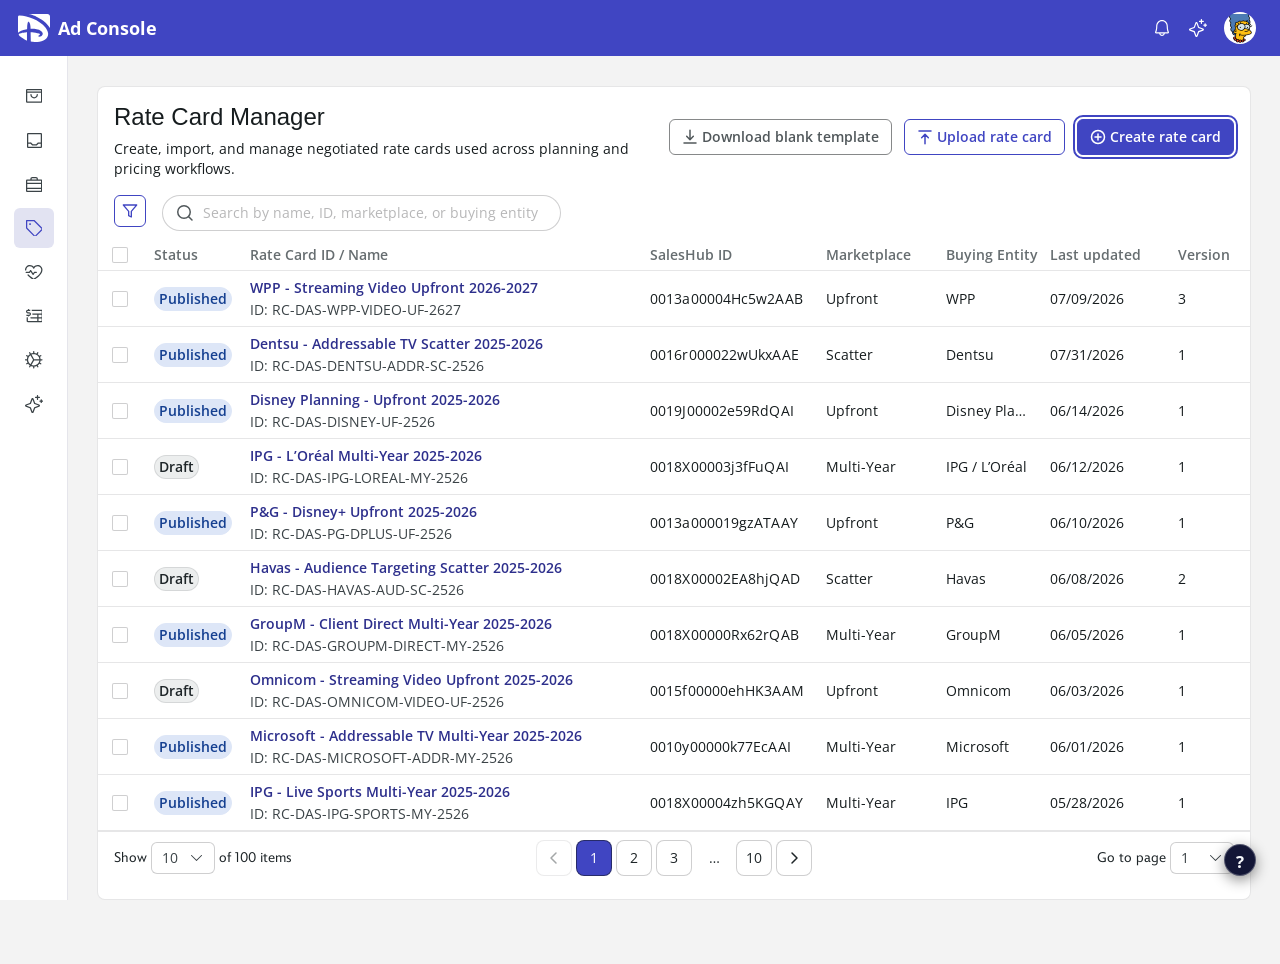
==== portfolio.html @ 37dc227b "Polish Rate Card portfolio case study Co-authored-by: Cursor <cursoragent@cursor.com>" ====
<!DOCTYPE html>
<html lang="en"><head>
    <meta charset="utf-8">
    <meta name="viewport" content="width=device-width, initial-scale=1">
    <!-- PORTFOLIO VARIANT of the Atlas presentation.
         Created 2026-09-18 as an exact duplicate of index.html so the deck can
         be restructured for portfolio use without touching the live version.
         index.html remains the original and must not change as a side effect of
         work done here.

         Route:    /portfolio.html?section=atlas&slide=1
         Original: /index.html?section=atlas&slide=1

         Every stylesheet, script, fixture, font and image is referenced from
         the same shared paths as the original, so only this HTML is a copy.
         Scope portfolio-only rules to [data-deck-variant="portfolio"] on <body>
         rather than editing the shared stylesheets. -->
    <title>Rate Card Manager, Portfolio version</title>
    <link rel="icon" href="./assets/disney-d.svg" type="image/svg+xml">
    <link rel="preconnect" href="https://fonts.googleapis.com">
    <link rel="preconnect" href="https://fonts.gstatic.com" crossorigin="">
    <!-- ADS body typography uses Open Sans. MultiplaneTWDC is referenced by
         display styles and resolves when the licensed enterprise font is available. -->
    <link href="https://fonts.googleapis.com/css2?family=Open+Sans:wght@400;500;600;700&amp;display=swap" rel="stylesheet">
    <!-- Cache-bust query bumps when behavior changes so a hard refresh isn't
         needed in the prototype context. Increment when you ship JS/CSS that
         changes interaction behavior (not for visual-only tweaks). -->
    <link rel="stylesheet" href="./styles.css?v=20260918-inspire-typography-1">
    <link rel="stylesheet" href="./v2.css?v=20260825-sales-data-1">
    <!-- Feedback: capture, annotate, submit to the Rate Card feedback doc.
         Self-contained; every selector is prefixed .rcf-. -->
    <link rel="stylesheet" href="./feedback.css?v=20260911-feedback-corner-3">
    <!-- Portfolio-only overrides. Loaded last so it wins over styles.css, and
         every rule inside is scoped to [data-deck-variant="portfolio"] so the
         original deck in index.html is unaffected. -->
    <link rel="stylesheet" href="./portfolio.css?v=20260929-pf-compare-7">
    <script src="./portfolio.js?v=20260929-pf-compare-1" defer></script>
    <script>
      (function loadDevelopmentViewportQa() {
        // Redline is a developer/QA inspection tool, not customer-facing
        // product UI, so it stays available on local dev hosts only.
        function isRedlineEnabledHost(hostname) {
          var developmentHosts = ["127.0.0.1", "localhost", "::1"];
          return developmentHosts.indexOf(hostname) >= 0;
        }
        if (!isRedlineEnabledHost(location.hostname)) {
          document.addEventListener("DOMContentLoaded", function removeViewportQaEntry() {
            document.querySelectorAll('[data-action="toggle-redline"]').forEach(function (item) {
              item.remove();
            });
          });
          return;
        }
        var stylesheet = document.createElement("link");
        stylesheet.rel = "stylesheet";
        stylesheet.href = "./redline.css?v=20260812-redline-toolbar-product-pages";
        document.head.appendChild(stylesheet);
        var script = document.createElement("script");
        script.src = "./redline.js?v=20260917-portfolio-1";
        script.async = false;
        document.head.appendChild(script);
      })();
    </script><link rel="stylesheet" href="./redline.css?v=20260812-redline-toolbar-product-pages"><script src="./redline.js?v=20260917-portfolio-1"></script>
    <script src="./fixtures/condition-catalog.js?v=20260827-business-dictionary-1" defer=""></script>
    <script src="./conditions.js?v=20260828-shared-condition-control-1" defer=""></script>
    <script src="./fixtures/demo-rate-card-catalog.js?v=20260825-sales-data-1" defer=""></script>
    <script src="./fixtures/demo-cross-platform-rate-card.js?v=20260825-sales-data-1" defer=""></script>
    <script src="./app.js?v=20260917-portfolio-1" defer=""></script>
    <script src="./v2.js?v=20260825-sales-data-1" defer=""></script>
    <!-- Feedback submission. Load order matters: config defines the
         destination, transport reads it, and feedback.js (the interface)
         reads both. All three are plain scripts with defer, so they run in
         order before DOMContentLoaded. -->
    <script src="./feedback-config.js?v=20260917-portfolio-1" defer=""></script>
    <script src="./feedback-transport.js?v=20260917-portfolio-1" defer=""></script>
    <script src="./feedback.js?v=20260917-portfolio-1" defer=""></script>
  </head>
  <!-- Body class is the theme switch:
       - theme-ads (default)   Ad Design System overrides activate via .theme-ads
       - theme-wireframe       Grayscale UX-review wireframe overrides
                               (2026-06-29 brief; replaces the legacy
                               "EDL Light" option). JS keeps .theme-edl
                               in sync as a no-op safety net for any
                               historical CSS that referenced it.
       JS reads localStorage.theme on boot and corrects the class if the
       user previously picked Wireframe. Initial class is theme-ads so the
       first paint matches the default with no flash.

       data-version="2.1" is the initial nav version (2026-07-30
       "always-latest-by-default" policy; bumped from 2.0 when 2.1 was
       forked on 2026-08-12). It matches VERSION_LATEST in app.js so
       the first paint of the bare / main URL is already on the newest
       layout, before JS boots. If a shared link supplies an older
       ?version= token, JS (resolveVersion + applyVersion) reruns after
       DOMContentLoaded and re-skins the page to that version, so
       setting a specific older value inline is not required for opt-in
       URLs to work. localStorage is no longer consulted for the app
       version - the old rcm.appVersion entry is purged once at boot so
       returning stakeholders always start on VERSION_LATEST. -->
  <body class="theme-ads" data-version="2.1" data-deck-variant="portfolio" data-route="atlas">
    <!-- Presentation routes own the whole screen, but the route is normally
         set on DOMContentLoaded, which is after the browser has already
         painted the product chrome once. On a direct link to a slide that
         showed as a flash of the indigo global nav before the deck appeared.
         Stamping the route here, before the rest of the body is parsed,
         means the presentation canvas is the first thing painted. app.js
         sets the same route again on load; this only moves it earlier. -->
    <script>
      (function () {
        try {
          var section = new URLSearchParams(location.search).get("section");
          if (section === "atlas" || /\/atlas\/?$/.test(location.pathname)) {
            document.body.setAttribute("data-route", "atlas");
          }
        } catch (e) {}
      })();
    </script>

    <!-- Dev-only Reference Overlay. Off by default. Enable via:
           • URL ?ref=1
           • Press the "O" key (alone, not in an input) to toggle
           • Press "[" / "]" to nudge opacity down/up
         Renders the Figma export at 1440×1024 anchored to top-left and pinned
         to the same coordinate system as the live page. NEVER shown to end users. -->
    <div id="ref-overlay" hidden="">
      <div class="ref-overlay__toolbar" aria-hidden="true">
        <strong>REF OVERLAY</strong>
        <label>Opacity <input id="ref-opacity" type="range" min="0" max="100" value="50"><span id="ref-opacity-val">50%</span></label>
        <label><input id="ref-flip" type="checkbox"> Flip-on-hover</label>
        <button type="button" id="ref-hide">Hide (O)</button>
        <span class="ref-overlay__hint">[ / ] adjust opacity</span>
      </div>
      <!-- Try SVG first (smaller, vector-perfect); fall back to PNG if SVG missing.
           Image element is intrinsically 1440×1024 to match Figma frame. -->
      <object id="ref-svg" class="ref-overlay__image" type="image/svg+xml" data="./assets/reference-rate-card.svg">
        <img class="ref-overlay__image" src="./assets/reference-rate-card.png" alt="" width="1440" height="1024">
      </object>
    </div>
    <!-- ============================== GLOBAL NAV ==============================
         1:1 rebuild from Figma node 184:4469 (Atlas Navigation Bar).
         Heights/paddings/colors/icons all come straight from Dev Mode metadata. -->
    <nav class="gnav" aria-label="Primary">
      <div class="gnav__left">
        <div class="gnav__module">
          <!-- Brand lockup: Figma node 3606:53124 (2026-07-04 Fidel brief).
               Disney "D" (32x28 vector, node 3606:51561) + 8px gap +
               "Disney Advertising" wordmark (18/24 Bold, white). The
               parent product-org branding lives here in the top bar;
               the custom Atlas / Marge app icon has been moved down
               into the left navigation rail (.vnav__brand) so it
               continues to represent the Atlas app identity in the
               product/app icon area, per Fidel's brief. -->
          <!-- Click behavior added 2026-07-06: the lockup navigates back
               to the Atlas intro deck (Rate Card presentation) and always
               resets to slide 1, regardless of the last viewed slide. The
               href fallback carries the same intent so the link still
               resolves correctly if JS is disabled or slow to load; the
               click handler in app.js hijacks it for smooth SPA nav via
               navigateTo('atlas') + a custom 'atlas:reset' event that
               the deck listens for. Visual styling is unchanged. -->
          <a class="gnav__logomark" href="?section=atlas&amp;slide=1" data-action="go-atlas-intro" aria-label="Back to Rate Card presentation">
            <svg class="gnav__brand-icon gnav__brand-icon--legacy" xmlns="http://www.w3.org/2000/svg" width="32" height="28" viewBox="0 0 32 28" fill="none" aria-hidden="true">
              <path d="M8.97945 21.0995C8.98713 19.6954 9.01527 18.3096 9.01527 18.3096C9.01527 18.3096 7.65134 18.4084 6.71475 18.5124C5.52227 18.6424 3.27805 19.0376 1.98321 19.5056C1.5968 19.646 0.806078 19.9814 0.736985 20.3871C0.665334 20.8083 0.921231 21.1359 1.20784 21.4765C1.37417 21.6741 2.3082 22.5867 2.56921 22.8103C3.66701 23.7411 5.89588 25.179 7.53619 25.8784C8.09916 26.115 9.03319 26.4556 9.03319 26.4556C9.03319 26.4556 8.96921 23.7567 8.97945 21.0995ZM27.4425 13.5385C24.5176 9.71382 19.502 6.57035 15.0903 4.72691C10.5865 2.84706 6.13387 1.76284 1.3537 1.58344C1.34602 1.58344 1.33579 1.58344 1.32811 1.58344C0.601359 1.55483 0 2.14765 0 2.88346V19.0974C0.5988 18.0496 2.0958 17.2566 3.1501 16.7886C3.992 16.4116 6.60728 15.5431 7.69484 15.3819C8.2092 15.3065 9.00504 15.1609 9.05366 15.1297C9.07413 15.1141 9.08693 15.1011 9.10228 15.0829C9.12787 15.0465 9.11763 14.6071 9.16114 13.4423C9.24558 11.2062 9.37353 10.499 9.52195 9.66701C9.57825 9.34981 9.86229 8.11738 10.1028 7.79757C10.2615 7.58177 10.5404 7.59737 10.7682 7.74037C12.0144 8.52819 12.3931 11.2582 12.4852 12.6467C12.5415 13.4943 12.5697 14.7657 12.5697 14.7657C12.5697 14.7657 14.0002 14.7241 14.8779 14.7475C15.7326 14.7683 16.6743 14.9061 17.5623 15.0491C18.6984 15.2337 20.912 15.7251 22.1812 16.3778C23.2278 16.916 24.2054 17.8234 24.5227 18.7828C24.817 19.6642 24.7735 20.2726 24.3256 21.0657C23.5835 22.3787 21.5338 23.3459 20.1954 22.2929C20.0649 22.1863 20.0726 21.9991 20.1647 21.8717C20.2006 21.8249 20.7072 21.5519 21.0066 21.3933C21.1576 21.3101 21.2804 21.2217 21.3982 21.1125C21.6464 20.8889 21.869 20.6445 21.846 20.3585C21.8127 19.9866 21.4238 19.7552 21.0553 19.6096C19.3228 18.9102 15.8605 18.3304 14.187 18.229C13.5319 18.19 12.6004 18.1562 12.6004 18.1562L12.7974 27.5398C12.7974 27.5398 13.5677 27.6906 14.1742 27.7894C14.5222 27.844 15.9962 27.9766 16.3902 27.987C19.374 28.0676 22.7058 27.7972 25.4439 26.4816C26.6466 25.907 27.7495 25.192 28.5838 24.2221C29.6841 22.9403 30.2599 21.1853 30.1089 19.3522C29.9375 17.3606 28.5505 14.9841 27.4425 13.5385ZM29.4206 0H11.1418C11.5359 0.109202 11.9299 0.226205 12.324 0.348408C14.3021 0.956821 16.8944 1.97604 18.7906 2.90426C20.1519 3.57248 22.2964 4.79711 23.5016 5.59792C23.8829 5.85273 26.1041 7.51157 26.4496 7.80277C27.1712 8.40079 28.1129 9.26141 28.7936 9.95042C29.8556 11.0216 31.1274 12.5505 32 13.9493V2.62086C32 1.17263 30.8459 0 29.4206 0Z" fill="currentColor"></path>
            </svg>
            <img class="gnav__brand-icon gnav__brand-icon--v2" src="./assets/figma-navigation/disney-mark.svg" width="32" height="28" alt="" aria-hidden="true">
            <span class="gnav__brand-name gnav__brand-name--legacy">Disney Advertising</span>
            <span class="gnav__brand-name gnav__brand-name--v2">Ad Console</span>
            <!-- Legacy Disney+Ad-Platforms wordmark kept hidden in DOM
                 only as a sentinel for any QA scripts that still query
                 .gnav__wordmark-svg by selector. Visually collapsed. -->
            <svg class="gnav__wordmark-svg" hidden="" aria-hidden="true" width="0" height="0" viewBox="0 0 145 26" fill="none">
              <path d="M36.5945 10.0875C35.3864 9.42656 33.3993 9.42505 32.1691 9.58234C30.8992 9.74418 29.1987 10.1525 28.4726 11.2264C28.1963 11.6363 28.0332 12.267 28.161 12.7797C28.2331 13.064 28.4756 13.3227 28.7225 13.4361C28.9694 13.5495 29.2781 13.6085 29.5617 13.6509C29.838 13.6932 30.9889 13.79 31.7193 13.8551C32.416 13.9141 33.7682 14.0668 34.5001 14.3814C34.5001 14.3814 35.1938 14.6295 35.1894 15.0378C35.188 15.239 35.041 15.3993 34.8925 15.5082C33.8064 16.3007 32.3131 16.5261 30.9844 16.5034C30.5347 16.4973 30.1629 16.4248 29.7058 16.2221C29.5117 16.1344 29.256 15.9256 29.2928 15.7018C29.3662 15.2677 29.8336 15.1558 30.2202 15.1936C30.4362 15.2133 30.717 15.3085 30.9286 15.3932C31.7796 15.7396 32.1691 16.03 32.9187 15.9135C33.1979 15.8697 34.168 15.6534 34.2973 15.2435C34.3296 15.1437 34.2826 15.0348 34.212 14.9607C34.1106 14.8533 33.5271 14.6189 33.3684 14.5599C32.7981 14.3512 31.7149 14.1606 31.1138 14.1364C30.3245 14.1076 29.2795 14.2589 28.7901 14.9471C28.4829 15.3796 28.4756 15.9695 28.7269 16.4248C29.0693 17.0449 29.7484 17.5273 30.3054 17.8056C31.2461 18.273 32.3748 18.4968 33.4198 18.3789C34.018 18.3078 34.5383 18.1838 35.0674 17.9191C35.576 17.6665 36.1345 17.1916 36.3888 16.6244C36.7283 15.8621 36.7048 14.8548 36.3285 14.1364C36.0816 13.663 35.8097 13.3968 35.3482 13.1866C34.8499 12.9567 34.1973 12.8342 33.5345 12.7419C33.4948 12.7358 33.486 12.7343 33.4448 12.7283L30.3804 12.3562C30.3392 12.3517 30.3319 12.3502 30.2922 12.3411C30.1599 12.3123 29.5397 12.2443 29.7557 12.0008C29.816 11.9312 30.0041 11.8783 30.1129 11.8465C31.4989 11.4563 33.2596 11.5017 34.7147 11.417C35.0395 11.3958 35.7803 11.3504 36.1374 11.234C36.4784 11.1251 36.7591 10.877 36.8385 10.4913C36.8767 10.2856 36.7812 10.1904 36.5945 10.0875Z" fill="white"></path>
              <path d="M26.002 8.27103C26.1666 8.28162 26.34 8.32851 26.509 8.34212C27.0528 8.39203 27.7995 8.21205 28.2786 8.01996C29.3692 7.57984 30.2114 6.94914 31.0653 6.05073C31.5635 5.52893 32.0001 4.67136 31.8399 3.89092C31.759 3.50222 31.5871 3.23451 31.2725 2.95471C31.1153 2.81556 30.7317 2.60835 30.4642 2.55995C30.3863 2.54483 30.2893 2.53575 30.2525 2.51155C30.2114 2.48433 30.1776 2.42837 30.1379 2.37543C29.9468 2.12587 29.5676 1.8869 29.2957 1.79011C28.4594 1.49215 27.3424 1.71751 26.5796 2.04723C25.7741 2.39812 25.0319 2.91538 24.4661 3.53549C23.9031 4.14956 23.4696 4.92848 23.5151 5.77395C23.5283 6.04468 23.6342 6.46515 23.7664 6.70714C23.8781 6.91132 24.0869 7.13214 24.1324 7.3454C24.1603 7.47245 24.1354 7.63882 24.1398 7.78856C24.1501 8.1334 24.2956 8.48732 24.5469 8.7157C24.7262 8.87905 24.8835 8.87148 25.0701 8.73082C25.123 8.69301 25.2024 8.59621 25.2465 8.52059C25.3273 8.38144 25.4052 8.18785 25.4787 8.10769C25.4875 8.0971 25.5405 8.12432 25.5816 8.1576C25.611 8.18331 25.9182 8.26347 26.002 8.27103ZM28.9415 3.99528C29.1796 3.85463 29.2942 3.80925 29.547 3.73212C29.8954 3.62624 30.0365 3.60658 30.3084 3.72758C30.5185 3.81984 30.6831 4.01646 30.7125 4.2766C30.8051 5.08275 29.9086 5.7679 29.2972 6.11879C28.6755 6.47422 28.0067 6.68597 27.2924 6.73588C27.0132 6.75554 26.2783 6.7631 26.2562 6.68143C26.2503 6.66177 26.2988 6.58917 26.3606 6.50901C26.4591 6.37894 26.5855 6.19139 26.7089 6.02199C27.2483 5.30962 28.2419 4.41424 28.9415 3.99528ZM25.2171 5.40339C25.0187 5.68017 24.7821 6.04619 24.7821 6.04619C24.7821 6.04619 24.7321 5.93729 24.6997 5.85562C24.4749 5.28088 24.9717 4.63506 25.4229 4.23577C25.6962 3.99377 26.2445 3.61868 26.6178 3.54457C26.7751 3.51129 27.0528 3.48256 27.0528 3.48256C27.0528 3.48256 26.875 3.63229 26.7251 3.76388C26.2327 4.19796 25.5787 4.89823 25.2171 5.40339Z" fill="white"></path>
              <path d="M27.5599 14.5841C27.5232 13.7794 27.4306 11.724 27.2116 10.7953C27.1175 10.3961 26.9602 10.0315 26.5781 9.8803C26.534 9.86366 26.4826 9.84854 26.4502 9.84249C26.2107 9.79409 26.074 10.1344 26.0093 10.3023C25.8197 10.8014 25.6845 11.9932 25.6463 12.3653C25.5346 13.4921 25.442 16.1601 25.633 17.5213C25.7124 18.0915 25.8947 18.4605 26.4546 18.58C26.6825 18.6284 27.0955 18.6193 27.2762 18.4999C27.435 18.3985 27.5452 18.2004 27.5834 18.0295C27.6863 17.5561 27.6466 16.883 27.626 16.3779C27.6011 15.7835 27.5864 15.1876 27.5599 14.5841Z" fill="white"></path>
              <path d="M24.591 12.0053C24.5836 11.9962 24.5293 11.7573 24.4925 11.5939C24.4558 11.4291 24.2324 10.8604 24.1809 10.7651C24.0295 10.4868 23.9384 10.2524 23.8208 10.0119C23.3329 9.01063 22.329 7.74923 21.5221 6.92494C21.1047 6.49993 20.5286 5.96754 20.0891 5.59548C19.8775 5.41398 18.5194 4.38701 18.2857 4.22972C17.5494 3.73363 16.2383 2.97437 15.4064 2.56146C14.2468 1.98673 12.6624 1.35452 11.4528 0.979423C9.33926 0.318474 7.27424 -0.0732552 5.09312 0.011443C4.12895 0.0492547 2.83997 0.251926 1.81996 0.540807C1.09977 0.741965 0.610341 1.06412 0.266417 1.68423C0.0959245 1.99429 -0.0613401 2.33006 0.0239062 2.67187C0.0973943 2.96227 0.501579 3.0636 0.824927 3.11805C1.13652 3.16796 1.84494 3.2088 2.03307 2.97286C2.11391 2.87001 2.10509 2.77321 2.03748 2.6507C1.96693 2.52214 1.78909 2.42837 1.61713 2.39509C1.42606 2.35879 1.05568 2.33459 0.967494 2.29527C0.918991 2.2741 0.86755 2.24536 0.86755 2.24536C0.86755 2.24536 0.888126 2.22116 0.908703 2.20452C0.946917 2.17276 1.0836 2.11377 1.17032 2.0926C1.28055 2.06689 1.3996 2.02605 1.51865 1.99126C2.34907 1.75532 3.99226 1.71599 4.74478 1.74473C7.66814 1.85665 10.3887 2.52668 13.143 3.69128C15.84 4.83319 18.9059 6.77974 20.6946 9.14675C21.3707 10.0421 22.2188 11.5138 22.3217 12.754C22.4143 13.8883 22.063 14.9743 21.3898 15.7699C20.8798 16.3703 20.2052 16.8119 19.4703 17.1689C17.7963 17.9826 15.7592 18.1505 13.9352 18.1006C13.6956 18.0945 12.7932 18.0113 12.5816 17.9781C12.2112 17.916 11.7394 17.8238 11.7394 17.8238L11.6189 12.0144C11.6189 12.0144 12.1877 12.0341 12.5874 12.0583C13.6104 12.1203 15.7254 12.4802 16.7851 12.9128C17.0114 13.0051 17.2481 13.1457 17.2686 13.3771C17.2833 13.5541 17.1466 13.7053 16.9953 13.8445C16.9247 13.911 16.8483 13.967 16.7557 14.0184C16.5734 14.1182 16.2633 14.2861 16.2413 14.3149C16.1839 14.3935 16.1795 14.51 16.2589 14.575C16.4632 14.7368 17.1246 14.8276 17.301 14.817C17.8918 14.7837 18.4753 14.3708 18.784 13.8142C19.0588 13.3227 19.0853 12.9461 18.9045 12.4001C18.7105 11.8057 18.1123 11.243 17.4729 10.9103C16.6969 10.5065 15.3432 10.2009 14.6495 10.0875C14.1072 9.99827 13.531 9.91357 13.0093 9.90147C12.4713 9.88635 11.5968 9.91206 11.5968 9.91206C11.5968 9.91206 11.5792 9.12407 11.5454 8.59924C11.4881 7.73864 11.2573 6.0477 10.496 5.56069C10.3563 5.47297 10.1858 5.46238 10.0888 5.59548C9.94186 5.79361 9.79636 6.55136 9.76402 6.74647C9.70229 7.10946 9.50681 8.82762 9.51269 9.08928C9.51857 9.35547 9.49212 10.083 9.47742 10.1041C9.4686 10.1147 9.45978 10.1238 9.44802 10.1329C9.41863 10.1525 8.93214 10.2418 8.61761 10.2887C7.95327 10.3885 6.35417 10.9254 5.83976 11.1598C5.14456 11.4744 4.1216 12.028 3.83647 12.7631C3.6307 13.2894 3.7086 13.7326 3.98051 14.2286C4.33031 14.8654 4.78888 15.3615 5.30035 15.8606C5.4826 16.0376 6.30861 16.7484 6.49968 16.8951C7.19341 17.423 7.98561 17.9342 8.81896 18.3577C9.09087 18.4968 9.41569 18.6556 9.41569 18.6556C9.41569 18.6556 9.48036 19.3272 9.54209 19.7144C9.61851 20.1984 9.77431 20.6173 10.2094 20.8049C10.4739 20.9213 10.7796 20.9032 11.0662 20.8487C11.3043 20.8018 11.4675 20.6929 11.5674 20.4812C11.6056 20.4025 11.6732 20.159 11.6835 20.0653C11.7056 19.8626 11.7041 19.5737 11.7041 19.5737C11.7041 19.5737 12.4052 19.7401 12.877 19.8278C14.2468 20.0879 15.7327 20.1121 17.0246 19.9518C18.9295 19.7129 21.1503 18.9854 22.5862 17.7088C22.9728 17.3655 23.6209 16.5639 23.8958 16.0572C24.056 15.7623 24.2059 15.4658 24.3588 15.1044C24.3896 15.0318 24.5792 14.4374 24.6145 14.1787C24.6336 14.0668 24.7453 13.2183 24.6983 12.7691C24.7042 12.5816 24.6013 12.093 24.591 12.0053ZM8.51178 16.7938C7.50794 16.3612 6.14547 15.4704 5.47379 14.8941C5.31358 14.7565 4.74184 14.1908 4.64043 14.0683C4.46553 13.8581 4.30826 13.6539 4.35236 13.3938C4.39498 13.1427 4.87706 12.9355 5.11369 12.8478C5.9059 12.5574 7.27718 12.3139 8.00619 12.2322C8.57939 12.1672 9.41275 12.1067 9.41275 12.1067C9.41275 12.1067 9.39364 12.9657 9.3907 13.8354C9.38335 15.481 9.42598 17.1522 9.42598 17.1522C9.42598 17.1522 8.85571 16.9405 8.51178 16.7938Z" fill="white"></path>
              <path d="M51.2113 16.7696C51.3289 16.3083 50.9203 15.8016 50.5514 15.7063C50.206 15.6322 47.5604 16.1434 47.2444 16.2312C46.9034 16.3249 47.0563 15.9967 47.0563 15.9967L47.4649 14.5735C47.4649 14.5735 49.9914 14.4737 50.3589 14.4101C50.6984 14.3466 50.7189 14.1001 50.7189 14.1001C50.7189 14.1001 50.763 13.6932 50.7498 13.3121C50.7131 12.9052 50.3956 12.943 50.3956 12.943C49.4182 12.8387 48.0763 12.9567 48.0763 12.9567L48.4144 11.8647C48.4144 11.8647 51.1011 11.73 52.1226 11.4881C52.6473 11.361 52.3386 10.8301 52.3386 10.8301C51.7022 9.51882 50.9673 9.59293 50.9673 9.59293C48.8538 9.52033 45.7835 10.0966 45.4484 10.2675C45.1353 10.4142 45.1691 10.6562 45.5777 11.1871C46.0157 11.7452 46.7535 11.6937 46.7535 11.6937L46.1068 13.0716C45.5777 13.1094 45.3969 13.2788 45.3969 13.2788C45.0927 13.6131 45.5131 14.6022 45.5131 14.6022C45.5131 14.6022 44.5959 16.7197 45.2603 17.8389C45.9746 19.0126 46.8197 18.9566 46.8197 18.9566C48.4291 19.0761 51.0702 17.3428 51.2113 16.7696Z" fill="white"></path>
              <path d="M42.0782 8.35573C42.0782 8.35573 41.7034 8.17575 41.6094 8.55991C41.5138 8.93954 41.6549 9.34489 41.6549 9.34489C42.5868 12.5967 42.7984 14.519 42.7984 14.519C42.7984 14.519 42.841 15.0847 42.7352 15.115C42.6602 15.1739 42.5779 15.0923 42.5779 15.0923C42.4706 15.0968 41.4492 13.3333 41.4492 13.3333L41.2507 12.9884C40.1264 11.122 39.4459 10.4868 39.4459 10.4868C39.2871 10.334 38.8771 9.91055 38.3685 10.4928C37.8585 11.0782 37.4588 12.9597 37.2985 14.7293C37.1619 16.4943 37.2662 17.4986 37.5161 17.9221C37.7909 18.3516 38.323 18.4968 38.761 18.1293C39.2239 17.7633 39.1372 15.4341 39.2092 14.2407C39.2798 13.0414 39.3944 13.2561 39.3944 13.2561C39.4958 13.2274 40.0264 14.3254 40.0264 14.3254C40.0264 14.3254 41.4242 17.2687 42.3016 17.7043C43.1908 18.1384 43.9051 17.4396 44.177 16.7832C44.4519 16.1238 44.9193 13.9398 44.2241 11.5198C43.5215 9.10289 42.0782 8.35573 42.0782 8.35573Z" fill="white"></path>
              <path d="M59.4508 10.4051C57.7018 9.15583 54.8813 13.1155 53.6408 15.0787C53.4556 14.0789 54.1126 12.8115 54.1126 12.8115C54.1126 12.8115 55.1665 10.9345 55.3149 10.5533C55.4589 10.1692 55.5427 9.38119 55.3619 9.30254C55.1973 9.2254 54.9136 9.47647 54.9136 9.47647C52.5473 11.662 52.2166 14.085 52.2166 14.085C51.9932 15.3902 52.2549 16.3068 52.6385 16.9481C51.323 19.8308 50.6793 22.3461 50.8512 23.8328C51.01 24.9641 51.7992 25.7839 52.2769 25.9563C52.7604 26.1635 52.8457 25.5661 52.8457 25.5661C53.2366 22.4897 53.9216 20.4343 54.7343 18.4031C57.2006 18.9869 59.0554 16.5155 59.7124 15.3358C60.099 14.6264 60.3062 13.6811 60.3062 12.7903C60.3091 11.7769 60.0387 10.8362 59.4508 10.4051ZM57.8444 15.307C57.5607 15.5838 56.6245 16.1253 55.6529 16.2387C56.5789 14.392 57.7297 13.0323 58.3661 12.3063C59.1083 11.4472 59.2054 12.2277 59.2054 12.2277C59.3773 13.7447 58.3044 14.8866 57.8444 15.307Z" fill="white"></path>
              <path d="M66.8143 7.57984H69.2776L73.343 18.4666H71.0458L70.305 16.3975H65.7708L65.0153 18.4666H62.7034L66.8143 7.57984ZM69.7465 14.6249L68.0533 9.91206L66.3308 14.6249H69.7465Z" fill="white"></path>
              <path d="M73.3018 14.4706C73.3018 12.0295 74.8583 10.3023 77.0203 10.3023C78.0786 10.3023 78.9854 10.7227 79.635 11.4533V6.95821H81.7515V18.4666H79.757L79.7423 17.4094C79.1074 18.2019 78.155 18.6541 77.0218 18.6541C74.8583 18.6541 73.3018 16.9269 73.3018 14.4706ZM77.5333 16.7409C78.7723 16.7409 79.6644 15.8228 79.6644 14.4706C79.6644 13.1336 78.7885 12.2156 77.5333 12.2156C76.2781 12.2156 75.4021 13.1336 75.4021 14.4706C75.4021 15.8228 76.2781 16.7409 77.5333 16.7409Z" fill="white"></path>
              <path d="M82.6334 10.4883H84.9159L86.2313 14.1742L86.881 16.0088L87.5159 14.1742L88.8314 10.4883H91.083L87.9701 18.4666H85.7463L82.6334 10.4883Z" fill="white"></path>
              <path d="M104.468 12.4636C103.138 12.4636 102.58 13.4588 102.58 14.8427V18.4666H100.463V10.4883H102.458L102.472 11.5455C102.987 10.8921 103.771 10.4883 104.844 10.4883C105.191 10.4883 105.587 10.4883 105.917 10.4883V12.4636H104.468Z" fill="white"></path>
              <path d="M107.123 8.59168H109.239V10.4898H111.264V12.4651H109.239V15.3932C109.239 16.1238 109.542 16.5125 110.177 16.5125C110.719 16.5125 110.92 16.5125 111.673 16.5125V18.4878C110.618 18.4878 110.403 18.4878 109.828 18.4878C108.075 18.4878 107.123 17.4139 107.123 15.5642V8.59168Z" fill="white"></path>
              <path d="M113.92 6.77218C114.736 6.77218 115.296 7.31667 115.296 8.14096C115.296 8.96526 114.737 9.52487 113.92 9.52487C113.104 9.52487 112.561 8.96526 112.561 8.14096C112.561 7.31515 113.104 6.77218 113.92 6.77218ZM112.863 10.4883H114.98V18.4666H112.863V10.4883Z" fill="white"></path>
              <path d="M116.028 17.5334L116.829 15.9619C117.736 16.5367 118.566 16.8014 119.398 16.8014C120.153 16.8014 120.591 16.5684 120.591 16.148C120.591 15.7593 120.228 15.5097 119.17 15.2299C117.221 14.7474 116.375 13.97 116.375 12.6632C116.375 11.2642 117.418 10.3461 119.307 10.3461C120.455 10.3461 121.573 10.7031 122.496 11.3565L121.664 12.8644C121.106 12.4137 120.153 12.1021 119.382 12.1021C118.717 12.1021 118.369 12.3048 118.369 12.6935C118.369 13.0822 118.701 13.3 119.82 13.5798C121.769 14.0472 122.646 14.8866 122.646 16.1147C122.646 17.6393 121.362 18.6027 119.411 18.6027C118.188 18.6072 117.026 18.2337 116.028 17.5334Z" fill="white"></path>
              <path d="M136.6 21.1421L137.447 19.5253C138.248 20.0698 139.246 20.3496 140.153 20.3496C141.694 20.3496 142.601 19.4935 142.601 18.1096V17.3171C141.951 18.0794 141.03 18.515 139.941 18.515C137.764 18.515 136.239 16.8044 136.239 14.4086C136.239 12.0129 137.766 10.3023 139.941 10.3023C141.045 10.3023 141.981 10.753 142.631 11.5153L142.645 10.4883H144.625V18.2019C144.625 20.6597 142.932 22.2296 140.257 22.2296C138.941 22.2311 137.642 21.8424 136.6 21.1421ZM140.454 16.6622C141.693 16.6622 142.57 15.729 142.57 14.4389C142.57 13.117 141.694 12.1989 140.454 12.1989C139.215 12.1989 138.337 13.1003 138.337 14.4389C138.337 15.7608 139.215 16.6622 140.454 16.6622Z" fill="white"></path>
              <path d="M124.889 6.77218C125.705 6.77218 126.265 7.31667 126.265 8.14096C126.265 8.96526 125.706 9.52487 124.889 9.52487C124.073 9.52487 123.53 8.96526 123.53 8.14096C123.528 7.31515 124.072 6.77218 124.889 6.77218ZM123.831 10.4883H125.947V18.4666H123.831V10.4883Z" fill="white"></path>
              <path d="M129.469 10.4883L129.484 11.5304C130.179 10.7379 130.949 10.3643 132.007 10.3643C133.835 10.3643 135 11.6711 135 13.5677V18.4666H132.883V14.0804C132.883 12.9446 132.369 12.3229 131.372 12.3229C130.254 12.3229 129.589 13.0852 129.589 14.2831V18.4666H127.473V10.4883H129.469Z" fill="white"></path>
              <path d="M95.2219 10.2856C92.8335 10.2856 91.1565 12.028 91.1565 14.4843C91.1565 16.9571 92.8335 18.6677 95.4027 18.6677C96.8371 18.6677 98.0291 18.1717 98.8463 17.3942L97.6367 16.2145C97.04 16.6471 96.3404 16.8951 95.5246 16.8951C94.3459 16.8951 93.4846 16.2735 93.2274 15.3554H99.1667C99.6209 12.5407 97.913 10.2856 95.2219 10.2856ZM93.2127 13.8173C93.4097 12.7434 94.1945 12.0446 95.238 12.0446C96.3257 12.0446 97.0517 12.7752 97.2634 13.8173H93.2127Z" fill="white"></path>
            </svg>
          </a>
        </div>
      </div>
      <!-- Top-bar product tabs (v1.0 ONLY).
           Per Figma ATLAS Navigation (node 3606:53124) the header does
           NOT carry product tabs; navigation lives in the left side
           rail (.vnav). We keep the <ul> in DOM so the v1.0 fallback
           still works if a user toggles back to v1.0 via the profile
           menu, but its default is hidden by the paired
           `body[data-version="1.1"] .gnav__items` and the modern
           `body:is([data-version="1.2"], [data-version="2.0"],
           [data-version="2.1"])` rule
           in styles.css. All app-shell versions hide the
           product tabs in favour of the .vnav side rail.
           Rate Card sits at position 4 to mirror where a Rate Card
           section would appear inside the ATLAS shell.
           NOTE: v1.1 is the default and matches Figma; the ATLAS
           reference file is Q2C-Design (I616m31h1PZ5YlSYB2Hoe9). -->
      <ul class="gnav__items">
        <li class="gnav__item" data-route="dashboard">Dashboard</li>
        <li class="gnav__item" data-route="orders">Orders</li>
        <li class="gnav__item" data-route="inventory">Inventory</li>
        <li class="gnav__item" data-route="targeting">Targeting</li>
        <li class="gnav__item gnav__item--active" data-route="pricing" aria-current="page">Pricing</li>
        <li class="gnav__item" data-route="invoices">Invoices</li>
      </ul>
      <div class="gnav__right">
        <!-- Notification bell - exact SVG from Figma node 184:4483 (Phosphor
             Bell at 20x20, fill: white). Path data + viewBox match the
             Figma source verbatim. -->
        <button class="gnav__action gnav__action--bell" data-tooltip="Notifications" aria-label="Notifications">
          <svg class="gnav__utility-icon--legacy" xmlns="http://www.w3.org/2000/svg" width="20" height="20" viewBox="0 0 20 20" fill="none" aria-hidden="true">
            <path d="M17.3272 13.7453C16.8936 12.9984 16.2491 10.8852 16.2491 8.125C16.2491 6.4674 15.5906 4.87769 14.4185 3.70558C13.2464 2.53348 11.6567 1.875 9.99909 1.875C8.34149 1.875 6.75178 2.53348 5.57968 3.70558C4.40757 4.87769 3.74909 6.4674 3.74909 8.125C3.74909 10.8859 3.10378 12.9984 2.67019 13.7453C2.55946 13.9352 2.50076 14.1509 2.50001 14.3707C2.49925 14.5905 2.55647 14.8066 2.66589 14.9973C2.77531 15.1879 2.93306 15.3463 3.12324 15.4565C3.31342 15.5667 3.52929 15.6248 3.74909 15.625H6.93738C7.08157 16.3306 7.46505 16.9647 8.02295 17.4201C8.58085 17.8756 9.27892 18.1243 9.99909 18.1243C10.7193 18.1243 11.4173 17.8756 11.9752 17.4201C12.5331 16.9647 12.9166 16.3306 13.0608 15.625H16.2491C16.4688 15.6247 16.6846 15.5665 16.8747 15.4562C17.0647 15.346 17.2224 15.1875 17.3317 14.9969C17.441 14.8063 17.4982 14.5903 17.4974 14.3705C17.4966 14.1508 17.4379 13.9351 17.3272 13.7453ZM9.99909 16.875C9.61145 16.8749 9.23338 16.7546 8.91691 16.5308C8.60043 16.3069 8.36112 15.9905 8.23191 15.625H11.7663C11.6371 15.9905 11.3978 16.3069 11.0813 16.5308C10.7648 16.7546 10.3867 16.8749 9.99909 16.875ZM3.74909 14.375C4.35066 13.3406 4.99909 10.9438 4.99909 8.125C4.99909 6.79892 5.52588 5.52715 6.46356 4.58947C7.40124 3.65178 8.67301 3.125 9.99909 3.125C11.3252 3.125 12.5969 3.65178 13.5346 4.58947C14.4723 5.52715 14.9991 6.79892 14.9991 8.125C14.9991 10.9414 15.646 13.3383 16.2491 14.375H3.74909Z" fill="currentColor"></path>
          </svg>
          <img class="gnav__utility-icon--v2 gnav__utility-icon--bell" src="./assets/figma-navigation/bell.svg" width="15" height="17" alt="" aria-hidden="true">
        </button>
        <!-- AI / Copilot entry (Phosphor Sparkle @ 20x20) - matches
             Figma ATLAS Navigation node 3606:51568/3606:51569 (Sparkle,
             fill: white). Replaces the earlier DotsThree "More" glyph,
             which is not part of the Figma ATLAS top bar. Path is the
             canonical Phosphor Sparkle at 256 viewBox scaled to 20. -->
        <button class="gnav__action gnav__action--apps" data-tooltip="AI assistant" aria-label="AI assistant">
          <svg class="gnav__utility-icon--legacy" xmlns="http://www.w3.org/2000/svg" width="20" height="20" viewBox="0 0 256 256" fill="none" aria-hidden="true">
            <path d="M197.58,129.06l-51.61-19-19-51.65a15.92,15.92,0,0,0-29.88,0L78.07,110l-51.65,19a15.92,15.92,0,0,0,0,29.88L78,178l19,51.62a15.92,15.92,0,0,0,29.88,0l19-51.61,51.65-19a15.92,15.92,0,0,0,0-29.88ZM140.39,163a15.87,15.87,0,0,0-9.43,9.43l-19,51.46L93,172.39A15.87,15.87,0,0,0,83.61,163h0L32.15,144l51.46-19A15.87,15.87,0,0,0,93,115.61l19-51.46,19,51.46a15.87,15.87,0,0,0,9.43,9.43l51.46,19ZM144,40a8,8,0,0,1,8-8h16V16a8,8,0,0,1,16,0V32h16a8,8,0,0,1,0,16H184V64a8,8,0,0,1-16,0V48H152A8,8,0,0,1,144,40ZM248,88a8,8,0,0,1-8,8h-8v8a8,8,0,1,1-16,0V96h-8a8,8,0,0,1,0-16h8V72a8,8,0,1,1,16,0v8h8A8,8,0,0,1,248,88Z" fill="currentColor"></path>
          </svg>
          <img class="gnav__utility-icon--v2 gnav__utility-icon--sparkle" src="./assets/figma-navigation/sparkle.svg" width="19" height="19" alt="" aria-hidden="true">
        </button>
        <!-- Account button + EDL-style profile menu (Figma node 65-1561 reserves
             the avatar slot). Wrapped in a [data-dropdown="profile"] container
             so it integrates with the existing closeAllPopovers / Escape
             handler used by the Import CSV dropdown. No separate event
             plumbing required. -->
        <div class="dropdown gnav__profile-wrap" data-dropdown="profile">
          <!-- Avatar is a button (preserves keyboard / aria-haspopup / aria-expanded
               behavior wired through data-action="toggle-profile"). The inner
               .gnav__avatar slot is now an image surface filled via background-image
               so we get circular cropping for free without an <img> tag. -->
          <button type="button" class="gnav__action gnav__action--avatar" data-tooltip="Open profile menu" aria-label="Open profile menu" aria-haspopup="menu" aria-expanded="false" aria-controls="profile-menu" data-action="toggle-profile">
            <span class="gnav__avatar" aria-hidden="true"></span>
          </button>

          <!--
            Profile menu, EDL style. Anchored to the avatar's right edge so
            the menu pops down-and-leftward into the page. Inner row hover
            opens the Theme submenu which appears to the LEFT of the main
            menu (mirrors the reference screenshot).
          -->
          <div class="profile-menu dropdown__menu" id="profile-menu" role="menu" aria-label="Profile options" hidden="">
            <div class="profile-menu__header">
              <div class="profile-menu__name">Simpson, Marge</div>
              <div class="profile-menu__email">marge.simpson@example.com</div>
            </div>

            <div class="profile-menu__divider" role="presentation"></div>

            <!--
              Presentation view row (2026-08-04).

              A single, page-aware entry point that opens the same
              overlay as the Cmd/Ctrl+P shortcut: the Rate Card List
              presentation on the list page, the Create New Rate Card
              presentation on the create page (v2.0). The click handler
              in app.js reads document.body[data-route] and delegates to
              window.RateCardPresentationView.open(), which resolves the
              mode automatically, so no submenu, view selector, or slide
              navigation is exposed here.

              The row is disabled on any route that is not eligible for
              a presentation (e.g. atlas) so the affordance never lies
              about what will happen next.
            -->
            <button type="button" class="profile-menu__item profile-menu__item--presentation" role="menuitem" data-action="open-presentation-view" aria-label="Open presentation view for the current page">
              <span class="profile-menu__item-label">
                <svg class="profile-menu__item-icon" width="16" height="16" viewBox="0 0 16 16" fill="none" aria-hidden="true">
                  <rect x="1.75" y="2.75" width="12.5" height="8.5" rx="1.25" stroke="currentColor" stroke-width="1.25"></rect>
                  <path d="M5.5 13.5h5" stroke="currentColor" stroke-width="1.25" stroke-linecap="round"></path>
                  <path d="M8 11.5v2" stroke="currentColor" stroke-width="1.25" stroke-linecap="round"></path>
                </svg>
                <span>Presentation view</span>
              </span>
            </button>

            <div class="profile-menu__divider" role="presentation"></div>

            <!-- Version row owns its own submenu. Mirrors the Theme submenu
                 pattern so the main profile menu stays open while the user
                 toggles between app versions. Five choices today:
                   1.0  legacy horizontal top navigation
                   1.1  ADS vertical side navigation (Figma 796:45 + 796:67);
                        frozen for stakeholders who opt in via ?version=1.1
                        or explicit selection from this submenu.
                   1.2  Previous modern baseline, preserved for stakeholders.
                   2.0  Previous 2.x baseline, preserved and fully working
                        for stakeholders who opt in.
                   2.1  VERSION_LATEST (2026-08-12). Bare / main URL, hard
                        refresh, closed-and-reopened tab, and incognito
                        all land here. Forked from 2.0 as an exact
                        duplicate: same pages, routes, data, and
                        interactions, sharing the v2 CSS and v2.js
                        controller until 2.1 deliberately diverges.
                 The active version is NOT persisted to localStorage any
                 more (2026-07-13 always-latest-by-default policy). Instead
                 the version-submenu click handler writes ?version= into
                 the URL via history.replaceState, so a mid-session refresh
                 keeps the user's chosen version. data-version on the
                 option = stable internal key used by JS / CSS hooks. -->
            <div class="profile-menu__sub-wrap" data-submenu="version">
              <button type="button" class="profile-menu__item profile-menu__item--has-submenu" role="menuitem" aria-haspopup="menu" aria-expanded="false" aria-controls="version-submenu" data-action="toggle-version">
                <span>Version</span>
                <svg class="profile-menu__chevron" width="16" height="16" viewBox="0 0 16 16" fill="none" aria-hidden="true">
                  <path d="M5.5 3.5L10 8l-4.5 4.5" stroke="currentColor" stroke-width="1.5" stroke-linecap="round" stroke-linejoin="round"></path>
                </svg>
              </button>
              <div class="version-submenu" id="version-submenu" role="menu" aria-label="Application version" hidden="">
                <button type="button" class="version-submenu__item" role="menuitemradio" aria-checked="false" data-version="1.0">1.0</button>
                <button type="button" class="version-submenu__item" role="menuitemradio" aria-checked="false" data-version="1.1">1.1</button>
                <button type="button" class="version-submenu__item" role="menuitemradio" aria-checked="false" data-version="1.2">1.2</button>
                <button type="button" class="version-submenu__item" role="menuitemradio" aria-checked="false" data-version="2.0">2.0</button>
                <button type="button" class="version-submenu__item version-submenu__item--active" role="menuitemradio" aria-checked="true" data-version="2.1">2.1</button>
              </div>
            </div>

            <!-- Theme row owns its own submenu. The .has-submenu hook makes
                 the row keep its hover background while the submenu is open. -->
            <div class="profile-menu__sub-wrap" data-submenu="theme">
              <button type="button" class="profile-menu__item profile-menu__item--has-submenu" role="menuitem" aria-haspopup="menu" aria-expanded="false" aria-controls="theme-submenu" data-action="toggle-theme">
                <span>Theme</span>
                <svg class="profile-menu__chevron" width="16" height="16" viewBox="0 0 16 16" fill="none" aria-hidden="true">
                  <path d="M5.5 3.5L10 8l-4.5 4.5" stroke="currentColor" stroke-width="1.5" stroke-linecap="round" stroke-linejoin="round"></path>
                </svg>
              </button>

              <!-- Theme submenu (2026-06-29 brief): the high-fidelity
                   Ad Design System version is the default. The second
                   option is a black-and-white Wireframe mode for UX
                   review (structure / flow / interactions without
                   final visual styling). The legacy `edl-light`
                   data-theme key was repurposed to `wireframe`.
                   Initial aria-checked / --active class reflects the
                   default (Ad Design System); applyTheme() resyncs
                   both at boot. -->
              <div class="theme-submenu" id="theme-submenu" role="menu" aria-label="Application theme" hidden="">
                <button type="button" class="theme-submenu__item theme-submenu__item--active" role="menuitemradio" aria-checked="true" data-theme="ads-preview">Ad Design System</button>
                <button type="button" class="theme-submenu__item" role="menuitemradio" aria-checked="false" data-theme="wireframe">Wireframe</button>
              </div>
            </div>

            <button type="button" class="profile-menu__item profile-menu__item--redline" role="menuitemcheckbox" aria-checked="false" data-action="toggle-redline">
              <span>Redline</span>
              <span class="profile-menu__item-state" aria-hidden="true">On</span>
            </button>

            <div class="profile-menu__divider" role="presentation"></div>

            <button type="button" class="profile-menu__item" role="menuitem" data-action="logout">
              <span>Log out</span>
            </button>
          </div>
        </div>
      </div>
    </nav>

    <!-- ============================== VERTICAL SIDE NAV (Version 1.1) =====
         App-shell side navigation. Figma source of truth: 595:6688
         (collapsed), 595:6725 (expanded), 597:6779 (Rate cards selected).

         Two visual states (2026-07-08 click-only model):
           default / collapsed     68px icon-only rail (40x40 cells
                                   centered, Figma 595:6688 dimensions)
           open / expanded         200px panel in flow; persisted state
                                   in localStorage "rate-card-nav-pinned"
         The rail moves between the two states ONLY when the user
         clicks the toggle button at the bottom of the rail. Hover
         and focus no longer touch state.

         Item set per Figma 595:6725 (8 items, in order):
           1. Orders
           2. Inventory
           3. Targeting
           4. Rate cards   (SELECTED BY DEFAULT - this repo is the Rate
                            Card Manager product; see app.js
                            resolveVnavRouteKey(). Never Admin.)
           5. Brand safety
           6. Finance
           7. Admin
           8. Planning agent

         Icon sizing (2026-08-12 Figma exactness pass): each glyph's
         <svg width/height> match its own viewBox exactly (e.g. Orders
         is 16.25x13.75, not stretched to a 20x20 square) so the visible
         glyph reproduces the Figma leaf inset precisely. The wrapping
         .vnav__icon box stays a fixed 20x20 ADS slot inside the 40px
         row (itself inside the 40px-tall .vnav__link click target), so
         shrinking the visible icon to its true proportions never
         shrinks the click target. Do not add transform:scale()/zoom or
         re-force svg width/height to 20px - see styles.css .vnav__icon
         svg for the matching rule.

         All glyphs are exact custom SVGs from the user paste with
         fill="currentColor" so the active/inactive color tokens
         flow through the path. No Home/Dashboard, no Finance, no
         external icon library, no fallback icons.

         Controls:
         - Single toggle button (data-action="vnav-toggle") at the
           bottom of the rail. Bottom-RIGHT in expanded mode, bottom-
           CENTER in collapsed mode. Clicking flips the rail state.
           There is NO pin button, no top control, no duplicate
           chevrons; one control only.
         - Legacy hover-zone strip (.vnav__hover-zone) remains in the
           DOM as an inert element but is permanently hidden. Do NOT
           reintroduce hover-to-expand behavior without a new brief. -->
    <aside class="vnav" data-vnav="" aria-label="Primary navigation" data-redline-component="app-sidebar">
      <ul class="vnav__items" role="list">
        <li class="vnav__item" data-route="orders" data-redline-nav-item="">
          <a href="#orders" class="vnav__link" data-tooltip="Orders" aria-label="Orders">
            <span class="vnav__active-bar" aria-hidden="true"></span>
            <span class="vnav__icon" aria-hidden="true">
              <svg xmlns="http://www.w3.org/2000/svg" width="16.25" height="13.75" viewBox="0 0 16.25 13.75" fill="none"><path d="M15 0H1.25C0.918479 0 0.600537 0.131696 0.366116 0.366116C0.131696 0.600537 0 0.918479 0 1.25V12.5C0 12.8315 0.131696 13.1495 0.366116 13.3839C0.600537 13.6183 0.918479 13.75 1.25 13.75H15C15.3315 13.75 15.6495 13.6183 15.8839 13.3839C16.1183 13.1495 16.25 12.8315 16.25 12.5V1.25C16.25 0.918479 16.1183 0.600537 15.8839 0.366116C15.6495 0.131696 15.3315 0 15 0ZM15 1.25V2.5H1.25V1.25H15ZM15 12.5H1.25V3.75H15V12.5ZM11.875 5.625C11.875 6.61956 11.4799 7.57339 10.7767 8.27665C10.0734 8.97991 9.11956 9.375 8.125 9.375C7.13044 9.375 6.17661 8.97991 5.47335 8.27665C4.77009 7.57339 4.375 6.61956 4.375 5.625C4.375 5.45924 4.44085 5.30027 4.55806 5.18306C4.67527 5.06585 4.83424 5 5 5C5.16576 5 5.32473 5.06585 5.44194 5.18306C5.55915 5.30027 5.625 5.45924 5.625 5.625C5.625 6.28804 5.88839 6.92393 6.35723 7.39277C6.82607 7.86161 7.46196 8.125 8.125 8.125C8.78804 8.125 9.42393 7.86161 9.89277 7.39277C10.3616 6.92393 10.625 6.28804 10.625 5.625C10.625 5.45924 10.6908 5.30027 10.8081 5.18306C10.9253 5.06585 11.0842 5 11.25 5C11.4158 5 11.5747 5.06585 11.6919 5.18306C11.8092 5.30027 11.875 5.45924 11.875 5.625Z" fill="currentColor"></path></svg>
            </span>
            <span class="vnav__label">Orders</span>
          </a>
        </li>
        <li class="vnav__item" data-route="inventory" data-redline-nav-item="">
          <a href="#inventory" class="vnav__link" data-tooltip="Inventory" aria-label="Inventory">
            <span class="vnav__active-bar" aria-hidden="true"></span>
            <span class="vnav__icon" aria-hidden="true">
              <svg xmlns="http://www.w3.org/2000/svg" width="15" height="15" viewBox="0 0 15 15" fill="none"><path d="M13.75 0H1.25C0.918479 0 0.600537 0.131696 0.366116 0.366116C0.131696 0.600537 0 0.918479 0 1.25V13.75C0 14.0815 0.131696 14.3995 0.366116 14.6339C0.600537 14.8683 0.918479 15 1.25 15H13.75C14.0815 15 14.3995 14.8683 14.6339 14.6339C14.8683 14.3995 15 14.0815 15 13.75V1.25C15 0.918479 14.8683 0.600537 14.6339 0.366116C14.3995 0.131696 14.0815 0 13.75 0ZM13.75 1.25V9.375H11.5078C11.3437 9.37458 11.1812 9.40675 11.0297 9.46965C10.8781 9.53255 10.7406 9.62492 10.625 9.74141L9.11641 11.25H5.88359L4.375 9.74141C4.25935 9.62483 4.12168 9.5324 3.96999 9.4695C3.8183 9.4066 3.65562 9.37448 3.49141 9.375H1.25V1.25H13.75ZM13.75 13.75H1.25V10.625H3.49141L5 12.1336C5.11565 12.2502 5.25332 12.3426 5.40501 12.4055C5.5567 12.4684 5.71938 12.5005 5.88359 12.5H9.11641C9.28062 12.5005 9.4433 12.4684 9.59499 12.4055C9.74668 12.3426 9.88435 12.2502 10 12.1336L11.5086 10.625H13.75V13.75Z" fill="currentColor"></path></svg>
            </span>
            <span class="vnav__label">Inventory</span>
          </a>
        </li>
        <li class="vnav__item" data-route="targeting" data-redline-nav-item="">
          <a href="#targeting" class="vnav__link" data-tooltip="Targeting" aria-label="Targeting">
            <span class="vnav__active-bar" aria-hidden="true"></span>
            <span class="vnav__icon" aria-hidden="true">
              <svg xmlns="http://www.w3.org/2000/svg" width="16.25" height="15" viewBox="0 0 16.25 15" fill="none"><path d="M15 2.5H11.875V1.875C11.875 1.37772 11.6775 0.900806 11.3258 0.549175C10.9742 0.197544 10.4973 0 10 0H6.25C5.75272 0 5.27581 0.197544 4.92417 0.549175C4.57254 0.900806 4.375 1.37772 4.375 1.875V2.5H1.25C0.918479 2.5 0.600537 2.6317 0.366116 2.86612C0.131696 3.10054 0 3.41848 0 3.75V13.75C0 14.0815 0.131696 14.3995 0.366116 14.6339C0.600537 14.8683 0.918479 15 1.25 15H15C15.3315 15 15.6495 14.8683 15.8839 14.6339C16.1183 14.3995 16.25 14.0815 16.25 13.75V3.75C16.25 3.41848 16.1183 3.10054 15.8839 2.86612C15.6495 2.6317 15.3315 2.5 15 2.5ZM1.25 6.875H15V10.625H1.25V6.875ZM5.625 1.875C5.625 1.70924 5.69085 1.55027 5.80806 1.43306C5.92527 1.31585 6.08424 1.25 6.25 1.25H10C10.1658 1.25 10.3247 1.31585 10.4419 1.43306C10.5592 1.55027 10.625 1.70924 10.625 1.875V2.5H5.625V1.875ZM15 3.75V5.625H1.25V3.75H15ZM15 13.75H1.25V11.875H15V13.75Z" fill="currentColor"></path></svg>
            </span>
            <span class="vnav__label">Targeting</span>
          </a>
        </li>
        <li class="vnav__item vnav__item--active" data-route="pricing" data-redline-nav-item="">
          <a href="#pricing" class="vnav__link" data-tooltip="Rate cards" aria-label="Rate cards" aria-current="page">
            <span class="vnav__active-bar" aria-hidden="true"></span>
            <span class="vnav__icon" aria-hidden="true">
              <svg xmlns="http://www.w3.org/2000/svg" width="16.8748" height="16.8748" viewBox="0 0 16.8748 16.8748" fill="none"><path d="M16.5086 8.12501L8.75001 0.366412C8.63435 0.249834 8.49668 0.157407 8.34499 0.0945056C8.1933 0.0316038 8.03063 -0.000518312 7.86641 6.32418e-06H0.625006C0.459246 6.32418e-06 0.300275 0.0658545 0.183065 0.183065C0.0658545 0.300275 6.32418e-06 0.459246 6.32418e-06 0.625006V7.86641C-0.000518312 8.03063 0.0316038 8.1933 0.0945056 8.34499C0.157407 8.49668 0.249834 8.63435 0.366412 8.75001L8.12501 16.5086C8.24108 16.6247 8.3789 16.7168 8.53057 16.7796C8.68225 16.8425 8.84481 16.8748 9.00899 16.8748C9.17317 16.8748 9.33574 16.8425 9.48741 16.7796C9.63909 16.7168 9.7769 16.6247 9.89298 16.5086L16.5086 9.89298C16.6247 9.7769 16.7168 9.63909 16.7796 9.48741C16.8425 9.33574 16.8748 9.17317 16.8748 9.00899C16.8748 8.84481 16.8425 8.68225 16.7796 8.53057C16.7168 8.3789 16.6247 8.24108 16.5086 8.12501ZM9.0086 15.625L1.25001 7.86641V1.25001H7.86641L15.625 9.0086L9.0086 15.625ZM5.00001 4.06251C5.00001 4.24793 4.94502 4.42918 4.84201 4.58335C4.739 4.73752 4.59258 4.85769 4.42127 4.92864C4.24997 4.9996 4.06147 5.01817 3.87961 4.98199C3.69775 4.94582 3.53071 4.85653 3.39959 4.72542C3.26848 4.59431 3.17919 4.42726 3.14302 4.2454C3.10685 4.06355 3.12541 3.87505 3.19637 3.70374C3.26733 3.53243 3.38749 3.38602 3.54166 3.283C3.69583 3.17999 3.87709 3.12501 4.06251 3.12501C4.31115 3.12501 4.5496 3.22378 4.72542 3.39959C4.90123 3.57541 5.00001 3.81387 5.00001 4.06251Z" fill="currentColor"></path></svg>
            </span>
            <span class="vnav__label">Rate cards</span>
          </a>
        </li>
        <li class="vnav__item" data-route="brand-safety" data-redline-nav-item="">
          <a href="#brand-safety" class="vnav__link" data-tooltip="Brand safety" aria-label="Brand safety">
            <span class="vnav__active-bar" aria-hidden="true"></span>
            <span class="vnav__icon" aria-hidden="true">
              <svg xmlns="http://www.w3.org/2000/svg" width="17.5" height="14.9996" viewBox="0 0 17.5 14.9996" fill="none"><path d="M4.375 8.125H1.25C1.08424 8.125 0.925268 8.05915 0.808058 7.94194C0.690848 7.82473 0.625 7.66576 0.625 7.5C0.625 7.33424 0.690848 7.17527 0.808058 7.05806C0.925268 6.94085 1.08424 6.875 1.25 6.875H4.04063L5.10469 5.27812C5.16174 5.1924 5.23909 5.12209 5.32987 5.07346C5.42064 5.02484 5.52202 4.99939 5.625 4.99939C5.72798 4.99939 5.82936 5.02484 5.92013 5.07346C6.01091 5.12209 6.08826 5.1924 6.14531 5.27812L8.125 8.24687L8.85469 7.15312C8.91181 7.06751 8.98919 6.99732 9.07996 6.9488C9.17073 6.90029 9.27208 6.87493 9.375 6.875H11.25C11.4158 6.875 11.5747 6.94085 11.6919 7.05806C11.8092 7.17527 11.875 7.33424 11.875 7.5C11.875 7.66576 11.8092 7.82473 11.6919 7.94194C11.5747 8.05915 11.4158 8.125 11.25 8.125H9.70937L8.64531 9.72188C8.58826 9.8076 8.51091 9.87791 8.42013 9.92654C8.32936 9.97516 8.22798 10.0006 8.125 10.0006C8.02202 10.0006 7.92064 9.97516 7.82987 9.92654C7.73909 9.87791 7.66174 9.8076 7.60469 9.72188L5.625 6.75156L4.89531 7.84531C4.83837 7.93122 4.76107 8.00171 4.67028 8.05051C4.5795 8.09931 4.47806 8.1249 4.375 8.125ZM12.6562 0C11.043 0 9.63047 0.69375 8.75 1.86641C7.86953 0.69375 6.45703 0 4.84375 0C3.55955 0.00144745 2.32837 0.512235 1.4203 1.4203C0.512235 2.32837 0.00144745 3.55955 0 4.84375C0 4.90234 0 4.96094 0 5.01953C0.00518001 5.18529 0.0759959 5.34221 0.196869 5.45575C0.317742 5.5693 0.478771 5.63018 0.644531 5.625C0.810292 5.61982 0.967205 5.549 1.08075 5.42813C1.1943 5.30726 1.25518 5.14623 1.25 4.98047C1.25 4.93516 1.25 4.88906 1.25 4.84375C1.25124 3.89101 1.63026 2.97765 2.30395 2.30395C2.97765 1.63026 3.89101 1.25124 4.84375 1.25C6.36328 1.25 7.63906 2.05938 8.17187 3.35938C8.21896 3.47401 8.29907 3.57205 8.40201 3.64105C8.50495 3.71005 8.62607 3.7469 8.75 3.7469C8.87393 3.7469 8.99505 3.71005 9.09799 3.64105C9.20093 3.57205 9.28104 3.47401 9.32812 3.35938C9.86094 2.05703 11.1367 1.25 12.6562 1.25C13.609 1.25124 14.5224 1.63026 15.196 2.30395C15.8697 2.97765 16.2488 3.89101 16.25 4.84375C16.25 9.03203 10.175 12.8242 8.75 13.6563C7.90391 13.1633 5.41953 11.625 3.54062 9.57734C3.48512 9.51681 3.41824 9.46781 3.34379 9.43312C3.26935 9.39844 3.18881 9.37876 3.10676 9.37521C3.02471 9.37165 2.94276 9.38429 2.8656 9.41241C2.78843 9.44052 2.71756 9.48356 2.65703 9.53906C2.5965 9.59457 2.54749 9.66145 2.51281 9.73589C2.47813 9.81034 2.45845 9.89088 2.45489 9.97293C2.45134 10.055 2.46398 10.1369 2.49209 10.2141C2.52021 10.2913 2.56325 10.3621 2.61875 10.4227C5.05391 13.0789 8.31641 14.8508 8.45391 14.925C8.54492 14.974 8.64665 14.9996 8.75 14.9996C8.85335 14.9996 8.95508 14.974 9.04609 14.925C9.39141 14.7391 17.5 10.3125 17.5 4.84375C17.4986 3.55955 16.9878 2.32837 16.0797 1.4203C15.1716 0.512235 13.9404 0.00144745 12.6562 0Z" fill="currentColor"></path></svg>
            </span>
            <span class="vnav__label">Brand safety</span>
          </a>
        </li>
        <li class="vnav__item" data-route="finance" data-redline-nav-item="">
          <a href="#" class="vnav__link" data-tooltip="Finance" aria-label="Finance">
            <span class="vnav__active-bar" aria-hidden="true"></span>
            <span class="vnav__icon" aria-hidden="true">
              <svg xmlns="http://www.w3.org/2000/svg" width="16.875" height="13.125" viewBox="0 0 16.875 13.125" fill="none"><path d="M0.9375 6.875C0.77174 6.875 0.612768 6.80915 0.495558 6.69194C0.378348 6.57473 0.3125 6.41576 0.3125 6.25C0.3125 6.08424 0.378348 5.92527 0.495558 5.80806C0.612768 5.69085 0.77174 5.625 0.9375 5.625H3.125C3.29076 5.625 3.44973 5.55915 3.56694 5.44194C3.68415 5.32473 3.75 5.16576 3.75 5C3.75 4.83424 3.68415 4.67527 3.56694 4.55806C3.44973 4.44085 3.29076 4.375 3.125 4.375H1.875C1.37772 4.375 0.900806 4.17746 0.549175 3.82583C0.197544 3.47419 0 2.99728 0 2.5C0 2.00272 0.197544 1.52581 0.549175 1.17417C0.900806 0.822544 1.37772 0.625 1.875 0.625C1.875 0.45924 1.94085 0.300269 2.05806 0.183058C2.17527 0.0658481 2.33424 0 2.5 0C2.66576 0 2.82473 0.0658481 2.94194 0.183058C3.05915 0.300269 3.125 0.45924 3.125 0.625H3.75C3.91576 0.625 4.07473 0.690848 4.19194 0.808058C4.30915 0.925269 4.375 1.08424 4.375 1.25C4.375 1.41576 4.30915 1.57473 4.19194 1.69194C4.07473 1.80915 3.91576 1.875 3.75 1.875H1.875C1.70924 1.875 1.55027 1.94085 1.43306 2.05806C1.31585 2.17527 1.25 2.33424 1.25 2.5C1.25 2.66576 1.31585 2.82473 1.43306 2.94194C1.55027 3.05915 1.70924 3.125 1.875 3.125H3.125C3.62228 3.125 4.09919 3.32254 4.45083 3.67417C4.80246 4.02581 5 4.50272 5 5C5 5.49728 4.80246 5.97419 4.45083 6.32583C4.09919 6.67746 3.62228 6.875 3.125 6.875C3.125 7.04076 3.05915 7.19973 2.94194 7.31694C2.82473 7.43415 2.66576 7.5 2.5 7.5C2.33424 7.5 2.17527 7.43415 2.05806 7.31694C1.94085 7.19973 1.875 7.04076 1.875 6.875H0.9375ZM16.875 1.25V11.875C16.875 12.2065 16.7433 12.5245 16.5089 12.7589C16.2745 12.9933 15.9565 13.125 15.625 13.125H1.875C1.54348 13.125 1.22554 12.9933 0.991116 12.7589C0.756696 12.5245 0.625 12.2065 0.625 11.875V8.75C0.625 8.58424 0.690848 8.42527 0.808058 8.30806C0.925268 8.19085 1.08424 8.125 1.25 8.125C1.41576 8.125 1.57473 8.19085 1.69194 8.30806C1.80915 8.42527 1.875 8.58424 1.875 8.75V11.875H11.25V9.375H5C4.83424 9.375 4.67527 9.30915 4.55806 9.19194C4.44085 9.07473 4.375 8.91576 4.375 8.75C4.375 8.58424 4.44085 8.42527 4.55806 8.30806C4.67527 8.19085 4.83424 8.125 5 8.125H11.25V5.625H6.875C6.70924 5.625 6.55027 5.55915 6.43306 5.44194C6.31585 5.32473 6.25 5.16576 6.25 5C6.25 4.83424 6.31585 4.67527 6.43306 4.55806C6.55027 4.44085 6.70924 4.375 6.875 4.375H15.625V1.875H6.25C6.08424 1.875 5.92527 1.80915 5.80806 1.69194C5.69085 1.57473 5.625 1.41576 5.625 1.25C5.625 1.08424 5.69085 0.925269 5.80806 0.808058C5.92527 0.690848 6.08424 0.625 6.25 0.625H16.25C16.4158 0.625 16.5747 0.690848 16.6919 0.808058C16.8092 0.925269 16.875 1.08424 16.875 1.25ZM12.5 8.125H15.625V5.625H12.5V8.125ZM15.625 11.875V9.375H12.5V11.875H15.625Z" fill="currentColor"></path></svg>
            </span>
            <span class="vnav__label">Finance</span>
          </a>
        </li>
        <li class="vnav__item" data-route="admin" data-redline-nav-item="">
          <a href="#" class="vnav__link" data-tooltip="Admin" aria-label="Admin">
            <span class="vnav__active-bar" aria-hidden="true"></span>
            <span class="vnav__icon" aria-hidden="true">
              <svg xmlns="http://www.w3.org/2000/svg" width="17.5" height="17.5" viewBox="0 0 17.5 17.5" fill="none"><path d="M16.875 8.125H15.5961C15.5258 7.34373 15.3213 6.58045 14.9914 5.86875L16.0992 5.22891C16.2428 5.14603 16.3476 5.0095 16.3905 4.84936C16.4334 4.68922 16.411 4.51859 16.3281 4.375C16.2452 4.23141 16.1087 4.12663 15.9486 4.0837C15.7884 4.04077 15.6178 4.06321 15.4742 4.14609L14.3648 4.78672C13.9116 4.1468 13.3532 3.58836 12.7133 3.13516L13.3539 2.02578C13.4368 1.88219 13.4592 1.71156 13.4163 1.55142C13.3734 1.39128 13.2686 1.25476 13.125 1.17188C12.9814 1.08899 12.8108 1.06655 12.6506 1.10948C12.4905 1.15241 12.354 1.25719 12.2711 1.40078L11.6313 2.50859C10.9196 2.17874 10.1563 1.97417 9.375 1.90391V0.625C9.375 0.45924 9.30915 0.300268 9.19194 0.183058C9.07473 0.065848 8.91576 0 8.75 0C8.58424 0 8.42527 0.065848 8.30806 0.183058C8.19085 0.300268 8.125 0.45924 8.125 0.625V1.90391C7.34373 1.97417 6.58045 2.17874 5.86875 2.50859L5.22891 1.40078C5.18787 1.32968 5.13323 1.26736 5.06811 1.21738C5.00298 1.1674 4.92865 1.13073 4.84936 1.10948C4.77007 1.08822 4.68737 1.08279 4.60597 1.0935C4.52458 1.1042 4.4461 1.13084 4.375 1.17188C4.23141 1.25476 4.12663 1.39128 4.0837 1.55142C4.04077 1.71156 4.06321 1.88219 4.14609 2.02578L4.78672 3.13516C4.1468 3.58836 3.58836 4.1468 3.13516 4.78672L2.02578 4.14609C1.88219 4.06321 1.71156 4.04077 1.55142 4.0837C1.39128 4.12663 1.25476 4.23141 1.17188 4.375C1.08899 4.51859 1.06655 4.68922 1.10948 4.84936C1.15241 5.0095 1.25719 5.14603 1.40078 5.22891L2.50859 5.86875C2.17874 6.58045 1.97417 7.34373 1.90391 8.125H0.625C0.45924 8.125 0.300268 8.19085 0.183058 8.30806C0.065848 8.42527 0 8.58424 0 8.75C0 8.91576 0.065848 9.07473 0.183058 9.19194C0.300268 9.30915 0.45924 9.375 0.625 9.375H1.90391C1.97417 10.1563 2.17874 10.9196 2.50859 11.6313L1.40078 12.2711C1.28156 12.3399 1.18837 12.446 1.13567 12.5732C1.08297 12.7003 1.07371 12.8413 1.10933 12.9742C1.14495 13.1072 1.22345 13.2247 1.33265 13.3084C1.44185 13.3922 1.57565 13.4376 1.71328 13.4375C1.82302 13.4378 1.93087 13.409 2.02578 13.3539L3.13516 12.7133C3.58836 13.3532 4.1468 13.9116 4.78672 14.3648L4.14609 15.4742C4.06321 15.6178 4.04077 15.7884 4.0837 15.9486C4.12663 16.1087 4.23141 16.2452 4.375 16.3281C4.51859 16.411 4.68922 16.4334 4.84936 16.3905C5.0095 16.3476 5.14603 16.2428 5.22891 16.0992L5.86875 14.9914C6.58045 15.3213 7.34373 15.5258 8.125 15.5961V16.875C8.125 17.0408 8.19085 17.1997 8.30806 17.3169C8.42527 17.4342 8.58424 17.5 8.75 17.5C8.91576 17.5 9.07473 17.4342 9.19194 17.3169C9.30915 17.1997 9.375 17.0408 9.375 16.875V15.5961C10.1563 15.5258 10.9196 15.3213 11.6313 14.9914L12.2711 16.0992C12.354 16.2428 12.4905 16.3476 12.6506 16.3905C12.8108 16.4334 12.9814 16.411 13.125 16.3281C13.2686 16.2452 13.3734 16.1087 13.4163 15.9486C13.4592 15.7884 13.4368 15.6178 13.3539 15.4742L12.7133 14.3648C13.3532 13.9116 13.9116 13.3532 14.3648 12.7133L15.4742 13.3539C15.5453 13.395 15.6238 13.4216 15.7052 13.4323C15.7866 13.443 15.8693 13.4376 15.9486 13.4164C16.0279 13.3951 16.1022 13.3584 16.1673 13.3084C16.2325 13.2584 16.2871 13.1961 16.3281 13.125C16.4111 12.9815 16.4337 12.8109 16.3909 12.6508C16.3481 12.4907 16.2435 12.3541 16.1 12.2711L14.9922 11.6313C15.3218 10.9195 15.5261 10.1562 15.5961 9.375H16.875C17.0408 9.375 17.1997 9.30915 17.3169 9.19194C17.4342 9.07473 17.5 8.91576 17.5 8.75C17.5 8.58424 17.4342 8.42527 17.3169 8.30806C17.1997 8.19085 17.0408 8.125 16.875 8.125ZM8.75 3.125C10.133 3.12664 11.4671 3.6372 12.4979 4.55933C13.5287 5.48146 14.184 6.75067 14.3391 8.125H9.11094L6.49688 3.59766C7.20701 3.28554 7.97431 3.12458 8.75 3.125ZM3.125 8.75C3.12548 7.86887 3.33294 7.00018 3.73068 6.21394C4.12842 5.42769 4.7053 4.74587 5.41484 4.22344L8.02813 8.75L5.41484 13.2766C4.7053 12.7541 4.12842 12.0723 3.73068 11.2861C3.33294 10.4998 3.12548 9.63113 3.125 8.75ZM8.75 14.375C7.97458 14.3767 7.2073 14.217 6.49688 13.9062L9.11094 9.375H14.3391C14.184 10.7493 13.5287 12.0185 12.4979 12.9407C11.4671 13.8628 10.133 14.3734 8.75 14.375Z" fill="currentColor"></path></svg>
            </span>
            <span class="vnav__label">Admin</span>
          </a>
        </li>
        <li class="vnav__item" data-route="planning-agent" data-redline-nav-item="">
          <a href="#planning-agent" class="vnav__link" data-tooltip="Planning agent" aria-label="Planning agent">
            <span class="vnav__active-bar" aria-hidden="true"></span>
            <span class="vnav__icon" aria-hidden="true">
              <svg xmlns="http://www.w3.org/2000/svg" width="18.1282" height="18.1282" viewBox="0 0 18.1282 18.1282" fill="none"><path d="M14.1891 9.45781L10.1594 7.96875L8.67505 3.93594C8.58715 3.69713 8.42811 3.49104 8.2194 3.34546C8.01068 3.19988 7.76233 3.12182 7.50786 3.12182C7.25339 3.12182 7.00505 3.19988 6.79633 3.34546C6.58762 3.49104 6.42858 3.69713 6.34068 3.93594L4.84693 7.96875L0.814114 9.45312C0.575308 9.54103 0.369212 9.70007 0.223634 9.90878C0.0780551 10.1175 0 10.3658 0 10.6203C0 10.8748 0.0780551 11.1231 0.223634 11.3318C0.369212 11.5406 0.575308 11.6996 0.814114 11.7875L4.84693 13.2812L6.3313 17.3141C6.4192 17.5529 6.57824 17.759 6.78696 17.9045C6.99567 18.0501 7.24402 18.1282 7.49849 18.1282C7.75296 18.1282 8.00131 18.0501 8.21002 17.9045C8.41873 17.759 8.57777 17.5529 8.66568 17.3141L10.1594 13.2812L14.1922 11.7969C14.431 11.709 14.6371 11.5499 14.7827 11.3412C14.9283 11.1325 15.0064 10.8842 15.0064 10.6297C15.0064 10.3752 14.9283 10.1269 14.7827 9.91816C14.6371 9.70944 14.431 9.5504 14.1922 9.4625L14.1891 9.45781ZM9.4563 12.2047C9.37146 12.236 9.29442 12.2853 9.23049 12.3492C9.16655 12.4131 9.11725 12.4902 9.08599 12.575L7.50318 16.8633L5.92349 12.5781C5.89227 12.4924 5.84267 12.4145 5.77815 12.35C5.71364 12.2855 5.63578 12.2359 5.55005 12.2047L1.26489 10.625L5.55005 9.04531C5.63578 9.0141 5.71364 8.96449 5.77815 8.89997C5.84267 8.83546 5.89227 8.75761 5.92349 8.67188L7.50318 4.38672L9.08286 8.67188C9.11413 8.75671 9.16343 8.83375 9.22736 8.89769C9.2913 8.96162 9.36834 9.01092 9.45318 9.04219L13.7415 10.625L9.4563 12.2047ZM10.0032 2.5C10.0032 2.33424 10.069 2.17527 10.1862 2.05806C10.3034 1.94085 10.4624 1.875 10.6282 1.875H11.8782V0.625C11.8782 0.45924 11.944 0.300268 12.0612 0.183058C12.1784 0.065848 12.3374 0 12.5032 0C12.6689 0 12.8279 0.065848 12.9451 0.183058C13.0623 0.300268 13.1282 0.45924 13.1282 0.625V1.875H14.3782C14.5439 1.875 14.7029 1.94085 14.8201 2.05806C14.9373 2.17527 15.0032 2.33424 15.0032 2.5C15.0032 2.66576 14.9373 2.82473 14.8201 2.94194C14.7029 3.05915 14.5439 3.125 14.3782 3.125H13.1282V4.375C13.1282 4.54076 13.0623 4.69973 12.9451 4.81694C12.8279 4.93415 12.6689 5 12.5032 5C12.3374 5 12.1784 4.93415 12.0612 4.81694C11.944 4.69973 11.8782 4.54076 11.8782 4.375V3.125H10.6282C10.4624 3.125 10.3034 3.05915 10.1862 2.94194C10.069 2.82473 10.0032 2.66576 10.0032 2.5ZM18.1282 6.25C18.1282 6.41576 18.0623 6.57473 17.9451 6.69194C17.8279 6.80915 17.6689 6.875 17.5032 6.875H16.8782V7.5C16.8782 7.66576 16.8123 7.82473 16.6951 7.94194C16.5779 8.05915 16.4189 8.125 16.2532 8.125C16.0874 8.125 15.9284 8.05915 15.8112 7.94194C15.694 7.82473 15.6282 7.66576 15.6282 7.5V6.875H15.0032C14.8374 6.875 14.6784 6.80915 14.5612 6.69194C14.444 6.57473 14.3782 6.41576 14.3782 6.25C14.3782 6.08424 14.444 5.92527 14.5612 5.80806C14.6784 5.69085 14.8374 5.625 15.0032 5.625H15.6282V5C15.6282 4.83424 15.694 4.67527 15.8112 4.55806C15.9284 4.44085 16.0874 4.375 16.2532 4.375C16.4189 4.375 16.5779 4.44085 16.6951 4.55806C16.8123 4.67527 16.8782 4.83424 16.8782 5V5.625H17.5032C17.6689 5.625 17.8279 5.69085 17.9451 5.80806C18.0623 5.92527 18.1282 6.08424 18.1282 6.25Z" fill="currentColor"></path></svg>
            </span>
            <span class="vnav__label">Planning agent</span>
          </a>
        </li>
      </ul>
      <button type="button" class="vnav__expand-target" data-action="vnav-expand" data-redline-expand-target="" aria-label="Expand navigation"></button>
      <div class="vnav__toggle-row" data-redline-collapse-row="">
        <button type="button" class="vnav__close" data-action="vnav-toggle" data-redline-collapse-control="" aria-label="Expand navigation" aria-expanded="false">
          <svg xmlns="http://www.w3.org/2000/svg" width="6.00067" height="11.0006" viewBox="0 0 6.00067 11.0006" fill="none" aria-hidden="true"><path d="M5.85414 10.1465C5.9006 10.193 5.93745 10.2481 5.96259 10.3088C5.98773 10.3695 6.00067 10.4346 6.00067 10.5003C6.00067 10.566 5.98773 10.631 5.96259 10.6917C5.93745 10.7524 5.9006 10.8076 5.85414 10.854C5.80769 10.9005 5.75254 10.9373 5.69184 10.9625C5.63115 10.9876 5.56609 11.0006 5.50039 11.0006C5.4347 11.0006 5.36964 10.9876 5.30895 10.9625C5.24825 10.9373 5.1931 10.9005 5.14664 10.854L0.146643 5.85403C0.100155 5.80759 0.0632757 5.75245 0.0381136 5.69175C0.0129514 5.63105 0 5.56599 0 5.50028C0 5.43457 0.0129514 5.36951 0.0381136 5.30881C0.0632757 5.24811 0.100155 5.19296 0.146643 5.14653L5.14664 0.146528C5.24046 0.0527077 5.36771 -2.61548e-09 5.50039 0C5.63308 2.61548e-09 5.76032 0.0527077 5.85414 0.146528C5.94796 0.240348 6.00067 0.367596 6.00067 0.500278C6.00067 0.63296 5.94796 0.760208 5.85414 0.854028L1.20727 5.50028L5.85414 10.1465Z" fill="currentColor"></path></svg>
        </button>
      </div>
    </aside>
    <!-- Legacy hover-zone strip. 2026-07-08 click-only revision keeps
         the element in the DOM (so CSS selectors + tests still resolve)
         but sets [hidden] permanently in setVnavPinned() and hides it
         with display:none in styles.css. Do not remove; JS listeners
         reference the class name for defensive cleanup. -->
    <div class="vnav__hover-zone" data-vnav-hover-zone="" aria-hidden="true" hidden=""></div>

    <!-- ============================== PAGE ============================== -->
    <main class="page">
     <!-- ============================================================
          ROUTE: list  (Rate Card Manager landing, approved page)
          Visibility controlled by body[data-route]; CSS toggles which
          page route is shown so the Create Rate Card flow is a true
          page swap, not a modal overlay.
          ============================================================ -->
     <div class="page-route" data-page="list">

     <!-- Gray band: holds the floating white table card (Figma y=174→) -->
     <div class="page__content">
      <!-- ============================== TABLE CARD ============================== -->
      <section class="surface" aria-label="Rate cards">
       <div class="surface__scroll">
        <div class="surface__inner">
        <!-- Card header: title and description left, page actions right.
             Figma 472:17713 node 719:7257 puts this inside the same card
             as the toolbar and table rather than in a band above it. -->
        <header class="page__header">
          <div class="page__heading">
            <h1 class="page__title">Rate Card Manager</h1>
            <!-- The page carries two subtitle siblings so v1.1 and v1.2 can
                 each ship their own copy without JS wiring. CSS in styles.css
                 shows the -v11 sibling by default and the -v12 sibling only
                 under data-version 1.2, 2.0, or 2.1. v1.0 shares the -v11 copy.

                 2026-07-09 PM feedback: v1.2 replaces "used by Core Planning"
                 with a broader phrasing because DCM / DRAX and other
                 downstream workflows also read rate card data - Core Planning
                 is one of several consumers, not the exclusive one. -->
            <p class="page__subtitle page__subtitle--v11">
              Create, import, and manage negotiated rate cards used by Core Planning.
            </p>
            <p class="page__subtitle page__subtitle--v12">
              Create, import, and manage negotiated rate cards used across planning and pricing workflows.
            </p>
          </div>
          <div class="page__actions">
            <!-- Per Figma 129-5515 (node 142:4705 / 142:4717 / 135:3271):
                 three header buttons (left to right) are
                   Download blank template  (ADS Button tertiary, download icon)
                   Upload rate card         (ADS Button secondary, upload icon)
                   Create rate card         (ADS Button primary,   plus icon)
                 ADS Button default size is 36px tall with 6px radius. -->

            <!-- Download Template: ADS Button tertiary (gray outline + gray text). -->
            <button type="button" class="btn btn--tertiary" data-action="download-template">
              <svg width="16" height="16" viewBox="0 0 16 16" fill="none" aria-hidden="true">
                <path d="M8 1.33333V10.6667M8 10.6667L4.66667 7.33333M8 10.6667L11.3333 7.33333M2 14H14" stroke="currentColor" stroke-width="1.5" stroke-linecap="round" stroke-linejoin="round"></path>
              </svg>
              <span>Download blank template</span>
            </button>

            <!-- Upload Rate Card per Figma 142:4717. ADS Button secondary
                 (indigo brand outline) with an upload-arrow icon. Label reads
                 "Upload rate card" to align with the user-facing vocabulary the
                 rest of RCM uses. The selected file is a completed CSV, not a
                 blank template. -->
            <button type="button" class="btn btn--secondary" data-action="upload-template">
              <svg width="16" height="16" viewBox="0 0 16 16" fill="none" aria-hidden="true">
                <path d="M8 14.6667V5.33333M8 5.33333L4.66667 8.66667M8 5.33333L11.3333 8.66667M2 2H14" stroke="currentColor" stroke-width="1.5" stroke-linecap="round" stroke-linejoin="round"></path>
              </svg>
              <span>Upload rate card</span>
            </button>

            <!-- Primary: Create Rate Card per Figma 135:3271. ADS Button primary
                 36px tall, 6px radius, plus-in-circle icon on the LEFT. -->
            <button type="button" class="btn btn--primary" data-action="create">
              <svg width="16" height="16" viewBox="0 0 16 16" fill="none" aria-hidden="true">
                <circle cx="8" cy="8" r="6.5" stroke="currentColor" stroke-width="1.5"></circle>
                <path d="M8 5v6M5 8h6" stroke="currentColor" stroke-width="1.5" stroke-linecap="round"></path>
              </svg>
              <span>Create rate card</span>
            </button>
          </div>
        </header>
        <!-- Toolbar -->
        <div class="toolbar">
          <button type="button" class="filter-btn" data-action="toggle-filter" aria-haspopup="dialog" aria-expanded="false" aria-controls="filter-panel" aria-label="Filter rate cards">
            <!-- Filter funnel, exact SVG provided by user (Figma 65-1583).
                 16×16, filled funnel in Indigo/70. Do not resize/restroke. -->
            <svg width="16" height="16" viewBox="0 0 16 16" fill="none" aria-hidden="true">
              <path fill-rule="evenodd" clip-rule="evenodd" d="M0.728923 1.71941C0.838161 1.48397 1.07412 1.33333 1.33367 1.33333H14.667C14.9266 1.33333 15.1625 1.48397 15.2717 1.71941C15.381 1.95485 15.3436 2.23229 15.176 2.43048L10.0003 8.55076V14C10.0003 14.231 9.8807 14.4456 9.68415 14.5671C9.48761 14.6886 9.24218 14.6996 9.03553 14.5963L6.36886 13.2629C6.143 13.15 6.00033 12.9192 6.00033 12.6667V8.55076L0.824621 2.43048C0.657023 2.23229 0.619684 1.95485 0.728923 1.71941ZM2.77054 2.66666L7.17605 7.87618C7.27782 7.99653 7.33367 8.14905 7.33367 8.30666V12.2546L8.667 12.9213V8.30666C8.667 8.14905 8.72284 7.99653 8.82462 7.87618L13.2301 2.66666H2.77054Z" fill="currentColor"></path>
            </svg>
            <span>Filters</span>
          </button>

          <div class="search ads-search" data-main-search="" role="search" data-filled="false">
            <!-- Placeholder is version-aware. v1.1 keeps the original
                 hint (marketplace + buying entity are the two right-hand
                 visual columns). v1.2 (2026-07-13 copy update):
                 "Search by name, rate card ID, marketplace, or buying
                 entity" - lists the four ADS-Sales searchable columns
                 with an Oxford-style "or" so the phrasing reads as a
                 full sentence to Ad Sales, Finance, and Ops users.
                 "ID" stays uppercase; "buying entity" stays lowercase
                 because it is the product term, not a proper noun. JS
                 swaps the live placeholder attribute inside
                 applyVersion() based on the current data-version. 2.1
                 fixes the field at the reference 399px, which the v1.2
                 line overruns, so -v21 carries the same four columns in
                 a shorter phrasing. The initial `placeholder` value
                 mirrors -v21 so the first paint before JS runs is
                 on-spec for the latest-default version
                 (VERSION_LATEST). -->
            <svg class="search__icon ads-search__icon" width="20" height="20" viewBox="0 0 20 20" fill="none" aria-hidden="true">
              <circle cx="9" cy="9" r="6.25" stroke="currentColor" stroke-width="1.5"></circle>
              <path d="M13.75 13.75L17 17" stroke="currentColor" stroke-width="1.5" stroke-linecap="round"></path>
            </svg>
            <input type="search" class="search__input ads-search__input" placeholder="Search by name, ID, marketplace, or buying entity" data-placeholder-v11="Search by name, rate card ID, marketplace, buying entity" data-placeholder-v12="Search by name, rate card ID, marketplace, or buying entity" data-placeholder-v12-narrow="Search rate cards" data-placeholder-v21="Search by name, ID, marketplace, or buying entity" data-action="search" aria-label="Search rate cards">
            <button type="button" class="ads-search__clear" data-action="clear-search" aria-label="Clear search" hidden="">
              <svg width="16" height="16" viewBox="0 0 16 16" fill="none" aria-hidden="true">
                <path d="M4 4l8 8M12 4l-8 8" stroke="currentColor" stroke-width="1.6" stroke-linecap="round"></path>
              </svg>
            </button>
          </div>
        </div>

        <!-- Applied filters, one chip per selected value, so what is
             narrowing the list stays readable without reopening the
             drawer. Rendered by renderFilterChips(); hidden while nothing
             is applied so the table keeps its usual position. -->
        <div class="fchips" data-filter-chips="" hidden="">
          <span class="fchips__label" id="fchips-label">Filters applied</span>
          <ul class="fchips__list" aria-labelledby="fchips-label"></ul>
          <button type="button" class="fchips__clear" data-action="clear-all-filters">
            Clear all
          </button>
        </div>

        <!-- Announces the row count after a filter change. Kept separate
             from the table so screen readers hear the result without the
             whole table being re-announced. -->
        <p class="sr-only" data-filter-live="" role="status" aria-live="polite">100 rate cards match your filters.</p>

        <!-- Table wrapped in .table-scroll so that ONLY the table area
             gets a horizontal scrollbar when the viewport is narrower than
             the table's natural 1304px width. Toolbar and pagination above/
             below stay anchored to the visible card surface. -->
        <div class="table-scroll">
          <!-- Columns match Figma 129:5556 Row Header instances (left to right):
               Status (88), SalesHub ID (160), Rate Card ID (200), Name (flex),
               Marketplace (100), Buying Entity (140), Last updated (100),
               Ver. (48), Action (136). Buying Entity was added 2026-06-29
               per the PM brief (column visible in earlier mockups but
               missing from the prototype - sits between Marketplace and
               Last updated). The full data shape carries buyingEntity
               since the original seed; rows that lack a buyingEntity
               value render as the "Not set" placeholder. -->
          <div class="table" role="table" aria-label="Rate cards">
            <div class="rcsel" data-selection-bar="" role="region" aria-label="Selected rate card actions" hidden=""><span class="rcsel__count" data-selection-count="" aria-live="polite"></span><div class="rcsel__actions" role="group" aria-label="Actions for the selected rate cards"><button class="rcsel__btn" type="button" data-selection-action="quick-edit" aria-label="Quick Edit" title="Quick Edit"><span class="rcsel__btn-icon"><svg xmlns="http://www.w3.org/2000/svg" width="16" height="16" viewBox="0 0 16 16" fill="none" aria-hidden="true"><g clip-path="url(#clip0_194_1626)"><path fill-rule="evenodd" clip-rule="evenodd" d="M1.2518 2.58578C1.62687 2.21071 2.13558 2 2.66602 2H7.33268C7.70087 2 7.99935 2.29848 7.99935 2.66667C7.99935 3.03485 7.70087 3.33333 7.33268 3.33333H2.66602C2.4892 3.33333 2.31964 3.40357 2.19461 3.52859C2.06959 3.65362 1.99935 3.82319 1.99935 4V13.3333C1.99935 13.5101 2.06959 13.6797 2.19461 13.8047C2.31964 13.9298 2.4892 14 2.66602 14H11.9993C12.1762 14 12.3457 13.9298 12.4708 13.8047C12.5958 13.6797 12.666 13.5101 12.666 13.3333V8.66667C12.666 8.29848 12.9645 8 13.3327 8C13.7009 8 13.9993 8.29848 13.9993 8.66667V13.3333C13.9993 13.8638 13.7886 14.3725 13.4136 14.7475C13.0385 15.1226 12.5298 15.3333 11.9993 15.3333H2.66602C2.13558 15.3333 1.62687 15.1226 1.2518 14.7475C0.876729 14.3725 0.666016 13.8638 0.666016 13.3333V4C0.666016 3.46957 0.876729 2.96086 1.2518 2.58578Z" fill="currentColor"></path><path fill-rule="evenodd" clip-rule="evenodd" d="M13.3327 1.91912C13.1344 1.91912 12.9443 1.99788 12.8041 2.13807L6.60132 8.34083L6.24893 9.75042L7.65852 9.39802L13.8613 3.19526C14.0015 3.05507 14.0802 2.86493 14.0802 2.66667C14.0802 2.4684 14.0015 2.27826 13.8613 2.13807C13.7211 1.99788 13.5309 1.91912 13.3327 1.91912ZM11.8613 1.19526C12.2515 0.80502 12.7808 0.585785 13.3327 0.585785C13.8846 0.585785 14.4138 0.80502 14.8041 1.19526C15.1943 1.5855 15.4136 2.11478 15.4136 2.66667C15.4136 3.21855 15.1943 3.74783 14.8041 4.13807L8.47075 10.4714C8.38531 10.5568 8.27826 10.6175 8.16104 10.6468L5.49437 11.3134C5.26719 11.3702 5.02686 11.3037 4.86128 11.1381C4.69569 10.9725 4.62912 10.7322 4.68592 10.505L5.35259 7.83831C5.38189 7.72109 5.44251 7.61403 5.52794 7.52859L11.8613 1.19526Z" fill="currentColor"></path></g><defs><clipPath id="clip0_194_1626"><rect width="16" height="16" fill="white"></rect></clipPath></defs></svg></span><span class="rcsel__btn-label">Quick Edit</span></button><button class="rcsel__btn" type="button" data-selection-action="copy" aria-label="Copy" title="Copy"><span class="rcsel__btn-icon"><svg width="16" height="16" viewBox="0 0 16 16" fill="none" aria-hidden="true"><path fill-rule="evenodd" clip-rule="evenodd" d="M2.66699 1.99999C2.49018 1.99999 2.32061 2.07023 2.19559 2.19525C2.07056 2.32028 2.00033 2.48985 2.00033 2.66666V8.66666C2.00033 8.84347 2.07056 9.01304 2.19559 9.13806C2.32061 9.26309 2.49018 9.33332 2.66699 9.33332H3.33366C3.70185 9.33332 4.00033 9.6318 4.00033 9.99999C4.00033 10.3682 3.70185 10.6667 3.33366 10.6667H2.66699C2.13656 10.6667 1.62785 10.4559 1.25278 10.0809C0.877706 9.7058 0.666992 9.19709 0.666992 8.66666V2.66666C0.666992 2.13622 0.877706 1.62752 1.25278 1.25244C1.62785 0.87737 2.13656 0.666656 2.66699 0.666656H8.66699C9.19743 0.666656 9.70613 0.87737 10.0812 1.25244C10.4563 1.62752 10.667 2.13622 10.667 2.66666V3.33332C10.667 3.70151 10.3685 3.99999 10.0003 3.99999C9.63214 3.99999 9.33366 3.70151 9.33366 3.33332V2.66666C9.33366 2.48985 9.26342 2.32028 9.1384 2.19525C9.01337 2.07023 8.8438 1.99999 8.66699 1.99999H2.66699ZM7.33366 6.66666C6.96547 6.66666 6.66699 6.96513 6.66699 7.33332V13.3333C6.66699 13.7015 6.96547 14 7.33366 14H13.3337C13.7018 14 14.0003 13.7015 14.0003 13.3333V7.33332C14.0003 6.96513 13.7018 6.66666 13.3337 6.66666H7.33366ZM5.33366 7.33332C5.33366 6.22875 6.22909 5.33332 7.33366 5.33332H13.3337C14.4382 5.33332 15.3337 6.22875 15.3337 7.33332V13.3333C15.3337 14.4379 14.4382 15.3333 13.3337 15.3333H7.33366C6.22909 15.3333 5.33366 14.4379 5.33366 13.3333V7.33332Z" fill="currentColor"></path></svg></span><span class="rcsel__btn-label">Copy</span></button><button class="rcsel__btn" type="button" data-selection-action="download" aria-label="Download" title="Download"><span class="rcsel__btn-icon"><svg width="16" height="16" viewBox="0 0 16 16" fill="none" aria-hidden="true"><path fill-rule="evenodd" clip-rule="evenodd" d="M8 1.33333C8.36819 1.33333 8.66667 1.63181 8.66667 2V8.39052L10.8619 6.19526C11.1223 5.93491 11.5444 5.93491 11.8047 6.19526C12.0651 6.45561 12.0651 6.87772 11.8047 7.13807L8.4714 10.4714C8.21105 10.7318 7.78894 10.7318 7.5286 10.4714L4.19526 7.13807C3.93491 6.87772 3.93491 6.45561 4.19526 6.19526C4.45561 5.93491 4.87772 5.93491 5.13807 6.19526L7.33333 8.39052V2C7.33333 1.63181 7.63181 1.33333 8 1.33333ZM2 9.33333C2.36819 9.33333 2.66667 9.63181 2.66667 10V12.6667C2.66667 12.8435 2.7369 13.013 2.86193 13.1381C2.98695 13.2631 3.15652 13.3333 3.33333 13.3333H12.6667C12.8435 13.3333 13.013 13.2631 13.1381 13.1381C13.2631 13.013 13.3333 12.8435 13.3333 12.6667V10C13.3333 9.63181 13.6318 9.33333 14 9.33333C14.3682 9.33333 14.6667 9.63181 14.6667 10V12.6667C14.6667 13.1971 14.456 13.7058 14.0809 14.0809C13.7058 14.456 13.1971 14.6667 12.6667 14.6667H3.33333C2.8029 14.6667 2.29419 14.456 1.91912 14.0809C1.54405 13.7058 1.33333 13.1971 1.33333 12.6667V10C1.33333 9.63181 1.63181 9.33333 2 9.33333Z" fill="currentColor"></path></svg></span><span class="rcsel__btn-label">Download</span></button><button class="rcsel__btn" type="button" data-selection-action="archive" aria-label="Archive" title="Archive"><span class="rcsel__btn-icon"><svg width="16" height="16" viewBox="0 0 16 16" fill="none" aria-hidden="true"><path fill-rule="evenodd" clip-rule="evenodd" d="M1.33333 3C1.33333 2.44772 1.78105 2 2.33333 2H13.6667C14.219 2 14.6667 2.44772 14.6667 3V5C14.6667 5.55229 14.219 6 13.6667 6H2.33333C1.78105 6 1.33333 5.55229 1.33333 5V3ZM2.66667 3.33333V4.66667H13.3333V3.33333H2.66667Z" fill="currentColor"></path><path fill-rule="evenodd" clip-rule="evenodd" d="M2 5.33333C2.36819 5.33333 2.66667 5.63181 2.66667 6V12.6667C2.66667 12.8435 2.7369 13.013 2.86193 13.1381C2.98695 13.2631 3.15652 13.3333 3.33333 13.3333H12.6667C12.8435 13.3333 13.013 13.2631 13.1381 13.1381C13.2631 13.013 13.3333 12.8435 13.3333 12.6667V6C13.3333 5.63181 13.6318 5.33333 14 5.33333C14.3682 5.33333 14.6667 5.63181 14.6667 6V12.6667C14.6667 13.1971 14.456 13.7058 14.0809 14.0809C13.7058 14.456 13.1971 14.6667 12.6667 14.6667H3.33333C2.8029 14.6667 2.29419 14.456 1.91912 14.0809C1.54405 13.7058 1.33333 13.1971 1.33333 12.6667V6C1.33333 5.63181 1.63181 5.33333 2 5.33333Z" fill="currentColor"></path><path fill-rule="evenodd" clip-rule="evenodd" d="M6 8.66667C6 8.29848 6.29848 8 6.66667 8H9.33333C9.70152 8 10 8.29848 10 8.66667C10 9.03486 9.70152 9.33333 9.33333 9.33333H6.66667C6.29848 9.33333 6 9.03486 6 8.66667Z" fill="currentColor"></path></svg></span><span class="rcsel__btn-label">Archive</span></button><button class="rcsel__btn" type="button" data-selection-action="delete" aria-label="Delete" title="Delete"><span class="rcsel__btn-icon"><svg width="16" height="16" viewBox="0 0 16 16" fill="none" aria-hidden="true"><path fill-rule="evenodd" clip-rule="evenodd" d="M1.33333 4C1.33333 3.63181 1.63181 3.33333 2 3.33333H14C14.3682 3.33333 14.6667 3.63181 14.6667 4C14.6667 4.36819 14.3682 4.66667 14 4.66667H2C1.63181 4.66667 1.33333 4.36819 1.33333 4Z" fill="currentColor"></path><path fill-rule="evenodd" clip-rule="evenodd" d="M6.66667 2C6.48986 2 6.32029 2.07024 6.19526 2.19526C6.07024 2.32029 6 2.48986 6 2.66667V3.33333H10V2.66667C10 2.48986 9.92976 2.32029 9.80474 2.19526C9.67971 2.07024 9.51014 2 9.33333 2H6.66667ZM11.3333 3.33333V2.66667C11.3333 2.13623 11.1226 1.62753 10.7475 1.25245C10.3725 0.87738 9.86377 0.666667 9.33333 0.666667H6.66667C6.13623 0.666667 5.62753 0.87738 5.25245 1.25245C4.87738 1.62753 4.66667 2.13623 4.66667 2.66667V3.33333H3.33333C2.96514 3.33333 2.66667 3.63181 2.66667 4V13.3333C2.66667 13.8638 2.87738 14.3725 3.25245 14.7475C3.62753 15.1226 4.13623 15.3333 4.66667 15.3333H11.3333C11.8638 15.3333 12.3725 15.1226 12.7475 14.7475C13.1226 14.3725 13.3333 13.8638 13.3333 13.3333V4C13.3333 3.63181 13.0349 3.33333 12.6667 3.33333H11.3333ZM4 4.66667V13.3333C4 13.5101 4.07024 13.6797 4.19526 13.8047C4.32029 13.9298 4.48986 14 4.66667 14H11.3333C11.5101 14 11.6797 13.9298 11.8047 13.8047C11.9298 13.6797 12 13.5101 12 13.3333V4.66667H4Z" fill="currentColor"></path><path fill-rule="evenodd" clip-rule="evenodd" d="M6.66667 6.66667C7.03486 6.66667 7.33333 6.96514 7.33333 7.33333V11.3333C7.33333 11.7015 7.03486 12 6.66667 12C6.29848 12 6 11.7015 6 11.3333V7.33333C6 6.96514 6.29848 6.66667 6.66667 6.66667Z" fill="currentColor"></path><path fill-rule="evenodd" clip-rule="evenodd" d="M9.33333 6.66667C9.70152 6.66667 10 6.96514 10 7.33333V11.3333C10 11.7015 9.70152 12 9.33333 12C8.96514 12 8.66667 11.7015 8.66667 11.3333V7.33333C8.66667 6.96514 8.96514 6.66667 9.33333 6.66667Z" fill="currentColor"></path></svg></span><span class="rcsel__btn-label">Delete</span></button></div></div><div class="table__head" role="row"><div class="th th--select" data-select-all-host="" role="columnheader"><label class="ads-checkbox"><input type="checkbox" class="ads-checkbox__input" aria-label="Select all rate cards on this page"><span class="ads-checkbox__control"><span class="ads-checkbox__box"><svg class="ads-checkbox__check" viewBox="0 0 10 7" fill="none" aria-hidden="true"><path d="M1 3.6 3.7 6.2 9 1" stroke="currentColor" stroke-width="1.5" stroke-linecap="round" stroke-linejoin="round"></path></svg><svg class="ads-checkbox__minus" viewBox="0 0 12 1" fill="none" aria-hidden="true"><rect width="12" height="1" rx="0.5" fill="currentColor"></rect></svg></span></span></label></div>
              <!-- Sort glyph per Figma 157:1968 (Frame 626950) / 49:2768
                   (Feather Arrow-Down&Up). Inline SVG rather than CSS
                   background so screen readers, dark-mode color
                   inversions, and currentColor swaps all work as the
                   ADS spec expects. The SVG ships the NEUTRAL state;
                   active state is swapped at render time via JS
                   (renderSortIndicators) to keep the markup minimal
                   and avoid maintaining 3 copies of the glyph in HTML. -->
              <!-- Header cells carry a semantic modifier class (th--status /
                   th--saleshub / th--rate-card-id / th--marketplace /
                   th--buying-entity / th--last-updated) in ADDITION to the
                   existing th--name / th--ver / th--action classes. This is
                   purely additive so v1.1 (which has no CSS rule targeting
                   these new modifiers) renders byte-identical. Under
                   modern app versions a small set of `order:` rules
                   uses these classes to visually reorder columns without
                   changing the DOM append order. See styles.css:
                   "Version 1.2 column reorder". -->
              <!-- The selection column that leads the table from 2.1 on
                   (Figma 472:17713 / 608:12966) is not written here. It is
                   a 28px track holding one ADS Checkbox, and app.js mounts
                   the whole header cell ahead of Status under 2.1 and
                   removes it otherwise. Parking a hidden cell here instead
                   would leave every earlier version carrying a column it
                   does not have, which quietly shifts anything that reads
                   a column by its position among .th siblings. -->
              <button type="button" class="th th--sortable th--status" role="columnheader" aria-sort="none" data-action="sort" data-sort-key="status">Status<span class="th__sort" aria-hidden="true" data-sort-state="none"><svg viewBox="0 0 9 8" fill="none" xmlns="http://www.w3.org/2000/svg" aria-hidden="true"><path class="th__sort-direction th__sort-direction--descending" fill-rule="evenodd" clip-rule="evenodd" d="M2 0C2.27614 0 2.5 0.223858 2.5 0.5L2.5 6.29289L3.14645 5.64645C3.34171 5.45118 3.65829 5.45118 3.85355 5.64645C4.04882 5.84171 4.04882 6.15829 3.85355 6.35355L2.35355 7.85355C2.25979 7.94732 2.13261 8 2 8C1.86739 8 1.74021 7.94732 1.64645 7.85355L0.146447 6.35355C-0.0488155 6.15829 -0.0488155 5.84171 0.146447 5.64645C0.341709 5.45118 0.658291 5.45118 0.853553 5.64645L1.5 6.29289L1.5 0.5C1.5 0.223858 1.72386 0 2 0Z" fill="currentColor"></path><path class="th__sort-direction th__sort-direction--ascending" fill-rule="evenodd" clip-rule="evenodd" d="M7 0C7.13261 0 7.25979 0.0526787 7.35355 0.146447L8.85355 1.64645C9.04882 1.84171 9.04882 2.15829 8.85355 2.35355C8.65829 2.54882 8.34171 2.54882 8.14645 2.35355L7.5 1.70711V7.5C7.5 7.77614 7.27614 8 7 8C6.72386 8 6.5 7.77614 6.5 7.5V1.70711L5.85355 2.35355C5.65829 2.54882 5.34171 2.54882 5.14645 2.35355C4.95118 2.15829 4.95118 1.84171 5.14645 1.64645L6.64645 0.146447C6.74021 0.0526787 6.86739 0 7 0Z" fill="currentColor"></path></svg></span><span class="th-resizer" data-col-index="0" aria-hidden="true" title="Drag to resize column"></span></button>
              <!-- Two of the eight labels differ in the 2.1 reference
                   (Figma 472:17713): "SalesHub ID" carries a capital H,
                   and the Version column is spelled out rather than
                   abbreviated. Both ship as sibling spans and flip in
                   CSS, the same pattern the page subtitle uses, so no
                   JS text substitution runs and pre-2.1 versions render
                   byte-identically. -->
              <button type="button" class="th th--sortable th--saleshub" role="columnheader" aria-sort="none" data-action="sort" data-sort-key="saleshubId"><span class="th__label th__label--legacy">Saleshub ID</span><span class="th__label th__label--v21">SalesHub ID</span><span class="th__sort" aria-hidden="true" data-sort-state="none"><svg viewBox="0 0 9 8" fill="none" xmlns="http://www.w3.org/2000/svg" aria-hidden="true"><path class="th__sort-direction th__sort-direction--descending" fill-rule="evenodd" clip-rule="evenodd" d="M2 0C2.27614 0 2.5 0.223858 2.5 0.5L2.5 6.29289L3.14645 5.64645C3.34171 5.45118 3.65829 5.45118 3.85355 5.64645C4.04882 5.84171 4.04882 6.15829 3.85355 6.35355L2.35355 7.85355C2.25979 7.94732 2.13261 8 2 8C1.86739 8 1.74021 7.94732 1.64645 7.85355L0.146447 6.35355C-0.0488155 6.15829 -0.0488155 5.84171 0.146447 5.64645C0.341709 5.45118 0.658291 5.45118 0.853553 5.64645L1.5 6.29289L1.5 0.5C1.5 0.223858 1.72386 0 2 0Z" fill="currentColor"></path><path class="th__sort-direction th__sort-direction--ascending" fill-rule="evenodd" clip-rule="evenodd" d="M7 0C7.13261 0 7.25979 0.0526787 7.35355 0.146447L8.85355 1.64645C9.04882 1.84171 9.04882 2.15829 8.85355 2.35355C8.65829 2.54882 8.34171 2.54882 8.14645 2.35355L7.5 1.70711V7.5C7.5 7.77614 7.27614 8 7 8C6.72386 8 6.5 7.77614 6.5 7.5V1.70711L5.85355 2.35355C5.65829 2.54882 5.34171 2.54882 5.14645 2.35355C4.95118 2.15829 4.95118 1.84171 5.14645 1.64645L6.64645 0.146447C6.74021 0.0526787 6.86739 0 7 0Z" fill="currentColor"></path></svg></span><span class="th-resizer" data-col-index="1" aria-hidden="true" title="Drag to resize column"></span></button>
              <button type="button" class="th th--sortable th--rate-card-id" role="columnheader" aria-sort="none" data-action="sort" data-sort-key="rateCardId">Rate Card ID<span class="th__sort" aria-hidden="true" data-sort-state="none"><svg viewBox="0 0 9 8" fill="none" xmlns="http://www.w3.org/2000/svg" aria-hidden="true"><path class="th__sort-direction th__sort-direction--descending" fill-rule="evenodd" clip-rule="evenodd" d="M2 0C2.27614 0 2.5 0.223858 2.5 0.5L2.5 6.29289L3.14645 5.64645C3.34171 5.45118 3.65829 5.45118 3.85355 5.64645C4.04882 5.84171 4.04882 6.15829 3.85355 6.35355L2.35355 7.85355C2.25979 7.94732 2.13261 8 2 8C1.86739 8 1.74021 7.94732 1.64645 7.85355L0.146447 6.35355C-0.0488155 6.15829 -0.0488155 5.84171 0.146447 5.64645C0.341709 5.45118 0.658291 5.45118 0.853553 5.64645L1.5 6.29289L1.5 0.5C1.5 0.223858 1.72386 0 2 0Z" fill="currentColor"></path><path class="th__sort-direction th__sort-direction--ascending" fill-rule="evenodd" clip-rule="evenodd" d="M7 0C7.13261 0 7.25979 0.0526787 7.35355 0.146447L8.85355 1.64645C9.04882 1.84171 9.04882 2.15829 8.85355 2.35355C8.65829 2.54882 8.34171 2.54882 8.14645 2.35355L7.5 1.70711V7.5C7.5 7.77614 7.27614 8 7 8C6.72386 8 6.5 7.77614 6.5 7.5V1.70711L5.85355 2.35355C5.65829 2.54882 5.34171 2.54882 5.14645 2.35355C4.95118 2.15829 4.95118 1.84171 5.14645 1.64645L6.64645 0.146447C6.74021 0.0526787 6.86739 0 7 0Z" fill="currentColor"></path></svg></span><span class="th-resizer" data-col-index="2" aria-hidden="true" title="Drag to resize column"></span></button>
              <button type="button" class="th th--sortable th--name" role="columnheader" aria-sort="none" data-action="sort" data-sort-key="name">Name<span class="th__sort" aria-hidden="true" data-sort-state="none"><svg viewBox="0 0 9 8" fill="none" xmlns="http://www.w3.org/2000/svg" aria-hidden="true"><path class="th__sort-direction th__sort-direction--descending" fill-rule="evenodd" clip-rule="evenodd" d="M2 0C2.27614 0 2.5 0.223858 2.5 0.5L2.5 6.29289L3.14645 5.64645C3.34171 5.45118 3.65829 5.45118 3.85355 5.64645C4.04882 5.84171 4.04882 6.15829 3.85355 6.35355L2.35355 7.85355C2.25979 7.94732 2.13261 8 2 8C1.86739 8 1.74021 7.94732 1.64645 7.85355L0.146447 6.35355C-0.0488155 6.15829 -0.0488155 5.84171 0.146447 5.64645C0.341709 5.45118 0.658291 5.45118 0.853553 5.64645L1.5 6.29289L1.5 0.5C1.5 0.223858 1.72386 0 2 0Z" fill="currentColor"></path><path class="th__sort-direction th__sort-direction--ascending" fill-rule="evenodd" clip-rule="evenodd" d="M7 0C7.13261 0 7.25979 0.0526787 7.35355 0.146447L8.85355 1.64645C9.04882 1.84171 9.04882 2.15829 8.85355 2.35355C8.65829 2.54882 8.34171 2.54882 8.14645 2.35355L7.5 1.70711V7.5C7.5 7.77614 7.27614 8 7 8C6.72386 8 6.5 7.77614 6.5 7.5V1.70711L5.85355 2.35355C5.65829 2.54882 5.34171 2.54882 5.14645 2.35355C4.95118 2.15829 4.95118 1.84171 5.14645 1.64645L6.64645 0.146447C6.74021 0.0526787 6.86739 0 7 0Z" fill="currentColor"></path></svg></span><span class="th-resizer" data-col-index="3" aria-hidden="true" title="Drag to resize column"></span></button>
              <button type="button" class="th th--sortable th--marketplace" role="columnheader" aria-sort="none" data-action="sort" data-sort-key="marketplace">Marketplace<span class="th__sort" aria-hidden="true" data-sort-state="none"><svg viewBox="0 0 9 8" fill="none" xmlns="http://www.w3.org/2000/svg" aria-hidden="true"><path class="th__sort-direction th__sort-direction--descending" fill-rule="evenodd" clip-rule="evenodd" d="M2 0C2.27614 0 2.5 0.223858 2.5 0.5L2.5 6.29289L3.14645 5.64645C3.34171 5.45118 3.65829 5.45118 3.85355 5.64645C4.04882 5.84171 4.04882 6.15829 3.85355 6.35355L2.35355 7.85355C2.25979 7.94732 2.13261 8 2 8C1.86739 8 1.74021 7.94732 1.64645 7.85355L0.146447 6.35355C-0.0488155 6.15829 -0.0488155 5.84171 0.146447 5.64645C0.341709 5.45118 0.658291 5.45118 0.853553 5.64645L1.5 6.29289L1.5 0.5C1.5 0.223858 1.72386 0 2 0Z" fill="currentColor"></path><path class="th__sort-direction th__sort-direction--ascending" fill-rule="evenodd" clip-rule="evenodd" d="M7 0C7.13261 0 7.25979 0.0526787 7.35355 0.146447L8.85355 1.64645C9.04882 1.84171 9.04882 2.15829 8.85355 2.35355C8.65829 2.54882 8.34171 2.54882 8.14645 2.35355L7.5 1.70711V7.5C7.5 7.77614 7.27614 8 7 8C6.72386 8 6.5 7.77614 6.5 7.5V1.70711L5.85355 2.35355C5.65829 2.54882 5.34171 2.54882 5.14645 2.35355C4.95118 2.15829 4.95118 1.84171 5.14645 1.64645L6.64645 0.146447C6.74021 0.0526787 6.86739 0 7 0Z" fill="currentColor"></path></svg></span><span class="th-resizer" data-col-index="4" aria-hidden="true" title="Drag to resize column"></span></button>
              <button type="button" class="th th--sortable th--buying-entity" role="columnheader" aria-sort="none" data-action="sort" data-sort-key="buyingEntity">Buying Entity<span class="th__sort" aria-hidden="true" data-sort-state="none"><svg viewBox="0 0 9 8" fill="none" xmlns="http://www.w3.org/2000/svg" aria-hidden="true"><path class="th__sort-direction th__sort-direction--descending" fill-rule="evenodd" clip-rule="evenodd" d="M2 0C2.27614 0 2.5 0.223858 2.5 0.5L2.5 6.29289L3.14645 5.64645C3.34171 5.45118 3.65829 5.45118 3.85355 5.64645C4.04882 5.84171 4.04882 6.15829 3.85355 6.35355L2.35355 7.85355C2.25979 7.94732 2.13261 8 2 8C1.86739 8 1.74021 7.94732 1.64645 7.85355L0.146447 6.35355C-0.0488155 6.15829 -0.0488155 5.84171 0.146447 5.64645C0.341709 5.45118 0.658291 5.45118 0.853553 5.64645L1.5 6.29289L1.5 0.5C1.5 0.223858 1.72386 0 2 0Z" fill="currentColor"></path><path class="th__sort-direction th__sort-direction--ascending" fill-rule="evenodd" clip-rule="evenodd" d="M7 0C7.13261 0 7.25979 0.0526787 7.35355 0.146447L8.85355 1.64645C9.04882 1.84171 9.04882 2.15829 8.85355 2.35355C8.65829 2.54882 8.34171 2.54882 8.14645 2.35355L7.5 1.70711V7.5C7.5 7.77614 7.27614 8 7 8C6.72386 8 6.5 7.77614 6.5 7.5V1.70711L5.85355 2.35355C5.65829 2.54882 5.34171 2.54882 5.14645 2.35355C4.95118 2.15829 4.95118 1.84171 5.14645 1.64645L6.64645 0.146447C6.74021 0.0526787 6.86739 0 7 0Z" fill="currentColor"></path></svg></span><span class="th-resizer" data-col-index="5" aria-hidden="true" title="Drag to resize column"></span></button>
              <button type="button" class="th th--sortable th--last-updated" role="columnheader" aria-sort="none" data-action="sort" data-sort-key="lastUpdated">Last updated<span class="th__sort" aria-hidden="true" data-sort-state="none"><svg viewBox="0 0 9 8" fill="none" xmlns="http://www.w3.org/2000/svg" aria-hidden="true"><path class="th__sort-direction th__sort-direction--descending" fill-rule="evenodd" clip-rule="evenodd" d="M2 0C2.27614 0 2.5 0.223858 2.5 0.5L2.5 6.29289L3.14645 5.64645C3.34171 5.45118 3.65829 5.45118 3.85355 5.64645C4.04882 5.84171 4.04882 6.15829 3.85355 6.35355L2.35355 7.85355C2.25979 7.94732 2.13261 8 2 8C1.86739 8 1.74021 7.94732 1.64645 7.85355L0.146447 6.35355C-0.0488155 6.15829 -0.0488155 5.84171 0.146447 5.64645C0.341709 5.45118 0.658291 5.45118 0.853553 5.64645L1.5 6.29289L1.5 0.5C1.5 0.223858 1.72386 0 2 0Z" fill="currentColor"></path><path class="th__sort-direction th__sort-direction--ascending" fill-rule="evenodd" clip-rule="evenodd" d="M7 0C7.13261 0 7.25979 0.0526787 7.35355 0.146447L8.85355 1.64645C9.04882 1.84171 9.04882 2.15829 8.85355 2.35355C8.65829 2.54882 8.34171 2.54882 8.14645 2.35355L7.5 1.70711V7.5C7.5 7.77614 7.27614 8 7 8C6.72386 8 6.5 7.77614 6.5 7.5V1.70711L5.85355 2.35355C5.65829 2.54882 5.34171 2.54882 5.14645 2.35355C4.95118 2.15829 4.95118 1.84171 5.14645 1.64645L6.64645 0.146447C6.74021 0.0526787 6.86739 0 7 0Z" fill="currentColor"></path></svg></span><span class="th-resizer" data-col-index="6" aria-hidden="true" title="Drag to resize column"></span></button>
              <button type="button" class="th th--sortable th--ver" role="columnheader" aria-sort="none" data-action="sort" data-sort-key="version"><span class="th__label th__label--legacy">Ver.</span><span class="th__label th__label--v21">Version</span><span class="th__sort" aria-hidden="true" data-sort-state="none"><svg viewBox="0 0 9 8" fill="none" xmlns="http://www.w3.org/2000/svg" aria-hidden="true"><path class="th__sort-direction th__sort-direction--descending" fill-rule="evenodd" clip-rule="evenodd" d="M2 0C2.27614 0 2.5 0.223858 2.5 0.5L2.5 6.29289L3.14645 5.64645C3.34171 5.45118 3.65829 5.45118 3.85355 5.64645C4.04882 5.84171 4.04882 6.15829 3.85355 6.35355L2.35355 7.85355C2.25979 7.94732 2.13261 8 2 8C1.86739 8 1.74021 7.94732 1.64645 7.85355L0.146447 6.35355C-0.0488155 6.15829 -0.0488155 5.84171 0.146447 5.64645C0.341709 5.45118 0.658291 5.45118 0.853553 5.64645L1.5 6.29289L1.5 0.5C1.5 0.223858 1.72386 0 2 0Z" fill="currentColor"></path><path class="th__sort-direction th__sort-direction--ascending" fill-rule="evenodd" clip-rule="evenodd" d="M7 0C7.13261 0 7.25979 0.0526787 7.35355 0.146447L8.85355 1.64645C9.04882 1.84171 9.04882 2.15829 8.85355 2.35355C8.65829 2.54882 8.34171 2.54882 8.14645 2.35355L7.5 1.70711V7.5C7.5 7.77614 7.27614 8 7 8C6.72386 8 6.5 7.77614 6.5 7.5V1.70711L5.85355 2.35355C5.65829 2.54882 5.34171 2.54882 5.14645 2.35355C4.95118 2.15829 4.95118 1.84171 5.14645 1.64645L6.64645 0.146447C6.74021 0.0526787 6.86739 0 7 0Z" fill="currentColor"></path></svg></span><span class="th-resizer" data-col-index="7" aria-hidden="true" title="Drag to resize column"></span></button>
              <div class="th th--action" role="columnheader">Action</div>
              <!-- th--name-id (Figma 645:68987) is the 2.1-only combined
                   "Rate Card ID / Name" header. It ships as a trailing
                   SIBLING button rather than replacing th--rate-card-id /
                   th--name in place, so 1.x/2.0 keep their original two
                   headers byte-identical (2.1 hides those two instead,
                   see "VERSION 2.1 LIST VIEW" > "4. Column tracks" in
                   styles.css) and initColumnResize's positional COL_KEYS
                   mapping for every earlier header stays unrenumbered.
                   Sort key stays "name" per the PRD's existing Name-sort
                   behavior; there is only one sort control. -->
              <button type="button" class="th th--sortable th--name-id" role="columnheader" aria-sort="none" data-action="sort" data-sort-key="name">Rate Card ID / Name<span class="th__sort" aria-hidden="true" data-sort-state="none"><svg viewBox="0 0 9 8" fill="none" xmlns="http://www.w3.org/2000/svg" aria-hidden="true"><path class="th__sort-direction th__sort-direction--descending" fill-rule="evenodd" clip-rule="evenodd" d="M2 0C2.27614 0 2.5 0.223858 2.5 0.5L2.5 6.29289L3.14645 5.64645C3.34171 5.45118 3.65829 5.45118 3.85355 5.64645C4.04882 5.84171 4.04882 6.15829 3.85355 6.35355L2.35355 7.85355C2.25979 7.94732 2.13261 8 2 8C1.86739 8 1.74021 7.94732 1.64645 7.85355L0.146447 6.35355C-0.0488155 6.15829 -0.0488155 5.84171 0.146447 5.64645C0.341709 5.45118 0.658291 5.45118 0.853553 5.64645L1.5 6.29289L1.5 0.5C1.5 0.223858 1.72386 0 2 0Z" fill="currentColor"></path><path class="th__sort-direction th__sort-direction--ascending" fill-rule="evenodd" clip-rule="evenodd" d="M7 0C7.13261 0 7.25979 0.0526787 7.35355 0.146447L8.85355 1.64645C9.04882 1.84171 9.04882 2.15829 8.85355 2.35355C8.65829 2.54882 8.34171 2.54882 8.14645 2.35355L7.5 1.70711V7.5C7.5 7.77614 7.27614 8 7 8C6.72386 8 6.5 7.77614 6.5 7.5V1.70711L5.85355 2.35355C5.65829 2.54882 5.34171 2.54882 5.14645 2.35355C4.95118 2.15829 4.95118 1.84171 5.14645 1.64645L6.64645 0.146447C6.74021 0.0526787 6.86739 0 7 0Z" fill="currentColor"></path></svg></span></button>
            </div>
            <div class="table__body" role="rowgroup" data-rows=""><div class="row" role="row" data-row-id="2" data-rate-card-id="RC-DAS-WPP-VIDEO-UF-2627" aria-selected="false" tabindex="0"><div class="cell cell--select" role="cell"><label class="ads-checkbox"><input type="checkbox" class="ads-checkbox__input" aria-label="Select WPP - Streaming Video Upfront 2026-2027"><span class="ads-checkbox__control"><span class="ads-checkbox__box"><svg class="ads-checkbox__check" viewBox="0 0 10 7" fill="none" aria-hidden="true"><path d="M1 3.6 3.7 6.2 9 1" stroke="currentColor" stroke-width="1.5" stroke-linecap="round" stroke-linejoin="round"></path></svg><svg class="ads-checkbox__minus" viewBox="0 0 12 1" fill="none" aria-hidden="true"><rect width="12" height="1" rx="0.5" fill="currentColor"></rect></svg></span></span></label></div><div class="cell cell--status" role="cell"><span class="chip rcm-status-chip rcm-status-chip--published chip--published">Published</span></div><div class="cell cell--code cell--saleshub" data-tooltip="0013a00004Hc5w2AAB" data-tooltip-truncate="auto" role="cell">0013a00004Hc5w2AAB</div><div class="cell cell--name-id" role="cell"><a class="name__link" href="?section=create&amp;mode=edit&amp;cardId=RC-DAS-WPP-VIDEO-UF-2627" aria-label="Edit WPP - Streaming Video Upfront 2026-2027" data-tooltip="WPP - Streaming Video Upfront 2026-2027" data-tooltip-truncate="auto">WPP - Streaming Video Upfront 2026-2027</a><span class="name-id__id" data-tooltip="ID: RC-DAS-WPP-VIDEO-UF-2627" data-tooltip-truncate="auto">ID: RC-DAS-WPP-VIDEO-UF-2627</span></div><div class="cell cell--marketplace" role="cell">Upfront</div><div class="cell cell--buying-entity" data-tooltip="WPP" data-tooltip-truncate="auto" role="cell"><span class="cell__text">WPP</span></div><div class="cell cell--last-updated" role="cell">07/09/2026</div><div class="cell cell--num cell--ver" role="cell">3</div></div><div class="row" role="row" data-row-id="1" data-rate-card-id="RC-DAS-DENTSU-ADDR-SC-2526" aria-selected="false" tabindex="0"><div class="cell cell--select" role="cell"><label class="ads-checkbox"><input type="checkbox" class="ads-checkbox__input" aria-label="Select Dentsu - Addressable TV Scatter 2025-2026"><span class="ads-checkbox__control"><span class="ads-checkbox__box"><svg class="ads-checkbox__check" viewBox="0 0 10 7" fill="none" aria-hidden="true"><path d="M1 3.6 3.7 6.2 9 1" stroke="currentColor" stroke-width="1.5" stroke-linecap="round" stroke-linejoin="round"></path></svg><svg class="ads-checkbox__minus" viewBox="0 0 12 1" fill="none" aria-hidden="true"><rect width="12" height="1" rx="0.5" fill="currentColor"></rect></svg></span></span></label></div><div class="cell cell--status" role="cell"><span class="chip rcm-status-chip rcm-status-chip--published chip--published">Published</span></div><div class="cell cell--code cell--saleshub" data-tooltip="0016r000022wUkxAAE" data-tooltip-truncate="auto" role="cell">0016r000022wUkxAAE</div><div class="cell cell--name-id" role="cell"><a class="name__link" href="?section=create&amp;mode=edit&amp;cardId=RC-DAS-DENTSU-ADDR-SC-2526" aria-label="Edit Dentsu - Addressable TV Scatter 2025-2026" data-tooltip="Dentsu - Addressable TV Scatter 2025-2026" data-tooltip-truncate="auto">Dentsu - Addressable TV Scatter 2025-2026</a><span class="name-id__id" data-tooltip="ID: RC-DAS-DENTSU-ADDR-SC-2526" data-tooltip-truncate="auto">ID: RC-DAS-DENTSU-ADDR-SC-2526</span></div><div class="cell cell--marketplace" role="cell">Scatter</div><div class="cell cell--buying-entity" data-tooltip="Dentsu" data-tooltip-truncate="auto" role="cell"><span class="cell__text">Dentsu</span></div><div class="cell cell--last-updated" role="cell">07/31/2026</div><div class="cell cell--num cell--ver" role="cell">1</div></div><div class="row" role="row" data-row-id="3" data-rate-card-id="RC-DAS-DISNEY-UF-2526" aria-selected="false" tabindex="0"><div class="cell cell--select" role="cell"><label class="ads-checkbox"><input type="checkbox" class="ads-checkbox__input" aria-label="Select Disney Planning - Upfront 2025-2026"><span class="ads-checkbox__control"><span class="ads-checkbox__box"><svg class="ads-checkbox__check" viewBox="0 0 10 7" fill="none" aria-hidden="true"><path d="M1 3.6 3.7 6.2 9 1" stroke="currentColor" stroke-width="1.5" stroke-linecap="round" stroke-linejoin="round"></path></svg><svg class="ads-checkbox__minus" viewBox="0 0 12 1" fill="none" aria-hidden="true"><rect width="12" height="1" rx="0.5" fill="currentColor"></rect></svg></span></span></label></div><div class="cell cell--status" role="cell"><span class="chip rcm-status-chip rcm-status-chip--published chip--published">Published</span></div><div class="cell cell--code cell--saleshub" data-tooltip="0019J00002e59RdQAI" data-tooltip-truncate="auto" role="cell">0019J00002e59RdQAI</div><div class="cell cell--name-id" role="cell"><a class="name__link" href="?section=create&amp;mode=edit&amp;cardId=RC-DAS-DISNEY-UF-2526" aria-label="Edit Disney Planning - Upfront 2025-2026" data-tooltip="Disney Planning - Upfront 2025-2026" data-tooltip-truncate="auto">Disney Planning - Upfront 2025-2026</a><span class="name-id__id" data-tooltip="ID: RC-DAS-DISNEY-UF-2526" data-tooltip-truncate="auto">ID: RC-DAS-DISNEY-UF-2526</span></div><div class="cell cell--marketplace" role="cell">Upfront</div><div class="cell cell--buying-entity" data-tooltip="Disney Planning" data-tooltip-truncate="auto" role="cell"><span class="cell__text">Disney Planning</span></div><div class="cell cell--last-updated" role="cell">06/14/2026</div><div class="cell cell--num cell--ver" role="cell">1</div></div><div class="row" role="row" data-row-id="4" data-rate-card-id="RC-DAS-IPG-LOREAL-MY-2526" aria-selected="false" tabindex="0"><div class="cell cell--select" role="cell"><label class="ads-checkbox"><input type="checkbox" class="ads-checkbox__input" aria-label="Select IPG - L’Oréal Multi-Year 2025-2026"><span class="ads-checkbox__control"><span class="ads-checkbox__box"><svg class="ads-checkbox__check" viewBox="0 0 10 7" fill="none" aria-hidden="true"><path d="M1 3.6 3.7 6.2 9 1" stroke="currentColor" stroke-width="1.5" stroke-linecap="round" stroke-linejoin="round"></path></svg><svg class="ads-checkbox__minus" viewBox="0 0 12 1" fill="none" aria-hidden="true"><rect width="12" height="1" rx="0.5" fill="currentColor"></rect></svg></span></span></label></div><div class="cell cell--status" role="cell"><span class="chip rcm-status-chip rcm-status-chip--draft chip--draft">Draft</span></div><div class="cell cell--code cell--saleshub" data-tooltip="0018X00003j3fFuQAI" data-tooltip-truncate="auto" role="cell">0018X00003j3fFuQAI</div><div class="cell cell--name-id" role="cell"><a class="name__link" href="?section=create&amp;mode=edit&amp;cardId=RC-DAS-IPG-LOREAL-MY-2526" aria-label="Edit IPG - L’Oréal Multi-Year 2025-2026" data-tooltip="IPG - L’Oréal Multi-Year 2025-2026" data-tooltip-truncate="auto">IPG - L’Oréal Multi-Year 2025-2026</a><span class="name-id__id" data-tooltip="ID: RC-DAS-IPG-LOREAL-MY-2526" data-tooltip-truncate="auto">ID: RC-DAS-IPG-LOREAL-MY-2526</span></div><div class="cell cell--marketplace" role="cell">Multi-Year</div><div class="cell cell--buying-entity" data-tooltip="IPG / L’Oréal" data-tooltip-truncate="auto" role="cell"><span class="cell__text">IPG / L’Oréal</span></div><div class="cell cell--last-updated" role="cell">06/12/2026</div><div class="cell cell--num cell--ver" role="cell">1</div></div><div class="row" role="row" data-row-id="5" data-rate-card-id="RC-DAS-PG-DPLUS-UF-2526" aria-selected="false" tabindex="0"><div class="cell cell--select" role="cell"><label class="ads-checkbox"><input type="checkbox" class="ads-checkbox__input" aria-label="Select P&amp;G - Disney+ Upfront 2025-2026"><span class="ads-checkbox__control"><span class="ads-checkbox__box"><svg class="ads-checkbox__check" viewBox="0 0 10 7" fill="none" aria-hidden="true"><path d="M1 3.6 3.7 6.2 9 1" stroke="currentColor" stroke-width="1.5" stroke-linecap="round" stroke-linejoin="round"></path></svg><svg class="ads-checkbox__minus" viewBox="0 0 12 1" fill="none" aria-hidden="true"><rect width="12" height="1" rx="0.5" fill="currentColor"></rect></svg></span></span></label></div><div class="cell cell--status" role="cell"><span class="chip rcm-status-chip rcm-status-chip--published chip--published">Published</span></div><div class="cell cell--code cell--saleshub" data-tooltip="0013a000019gzATAAY" data-tooltip-truncate="auto" role="cell">0013a000019gzATAAY</div><div class="cell cell--name-id" role="cell"><a class="name__link" href="?section=create&amp;mode=edit&amp;cardId=RC-DAS-PG-DPLUS-UF-2526" aria-label="Edit P&amp;G - Disney+ Upfront 2025-2026" data-tooltip="P&amp;G - Disney+ Upfront 2025-2026" data-tooltip-truncate="auto">P&amp;G - Disney+ Upfront 2025-2026</a><span class="name-id__id" data-tooltip="ID: RC-DAS-PG-DPLUS-UF-2526" data-tooltip-truncate="auto">ID: RC-DAS-PG-DPLUS-UF-2526</span></div><div class="cell cell--marketplace" role="cell">Upfront</div><div class="cell cell--buying-entity" data-tooltip="P&amp;G" data-tooltip-truncate="auto" role="cell"><span class="cell__text">P&amp;G</span></div><div class="cell cell--last-updated" role="cell">06/10/2026</div><div class="cell cell--num cell--ver" role="cell">1</div></div><div class="row" role="row" data-row-id="6" data-rate-card-id="RC-DAS-HAVAS-AUD-SC-2526" aria-selected="false" tabindex="0"><div class="cell cell--select" role="cell"><label class="ads-checkbox"><input type="checkbox" class="ads-checkbox__input" aria-label="Select Havas - Audience Targeting Scatter 2025-2026"><span class="ads-checkbox__control"><span class="ads-checkbox__box"><svg class="ads-checkbox__check" viewBox="0 0 10 7" fill="none" aria-hidden="true"><path d="M1 3.6 3.7 6.2 9 1" stroke="currentColor" stroke-width="1.5" stroke-linecap="round" stroke-linejoin="round"></path></svg><svg class="ads-checkbox__minus" viewBox="0 0 12 1" fill="none" aria-hidden="true"><rect width="12" height="1" rx="0.5" fill="currentColor"></rect></svg></span></span></label></div><div class="cell cell--status" role="cell"><span class="chip rcm-status-chip rcm-status-chip--draft chip--draft">Draft</span></div><div class="cell cell--code cell--saleshub" data-tooltip="0018X00002EA8hjQAD" data-tooltip-truncate="auto" role="cell">0018X00002EA8hjQAD</div><div class="cell cell--name-id" role="cell"><a class="name__link" href="?section=create&amp;mode=edit&amp;cardId=RC-DAS-HAVAS-AUD-SC-2526" aria-label="Edit Havas - Audience Targeting Scatter 2025-2026" data-tooltip="Havas - Audience Targeting Scatter 2025-2026" data-tooltip-truncate="auto">Havas - Audience Targeting Scatter 2025-2026</a><span class="name-id__id" data-tooltip="ID: RC-DAS-HAVAS-AUD-SC-2526" data-tooltip-truncate="auto">ID: RC-DAS-HAVAS-AUD-SC-2526</span></div><div class="cell cell--marketplace" role="cell">Scatter</div><div class="cell cell--buying-entity" data-tooltip="Havas" data-tooltip-truncate="auto" role="cell"><span class="cell__text">Havas</span></div><div class="cell cell--last-updated" role="cell">06/08/2026</div><div class="cell cell--num cell--ver" role="cell">2</div></div><div class="row" role="row" data-row-id="7" data-rate-card-id="RC-DAS-GROUPM-DIRECT-MY-2526" aria-selected="false" tabindex="0"><div class="cell cell--select" role="cell"><label class="ads-checkbox"><input type="checkbox" class="ads-checkbox__input" aria-label="Select GroupM - Client Direct Multi-Year 2025-2026"><span class="ads-checkbox__control"><span class="ads-checkbox__box"><svg class="ads-checkbox__check" viewBox="0 0 10 7" fill="none" aria-hidden="true"><path d="M1 3.6 3.7 6.2 9 1" stroke="currentColor" stroke-width="1.5" stroke-linecap="round" stroke-linejoin="round"></path></svg><svg class="ads-checkbox__minus" viewBox="0 0 12 1" fill="none" aria-hidden="true"><rect width="12" height="1" rx="0.5" fill="currentColor"></rect></svg></span></span></label></div><div class="cell cell--status" role="cell"><span class="chip rcm-status-chip rcm-status-chip--published chip--published">Published</span></div><div class="cell cell--code cell--saleshub" data-tooltip="0018X00000Rx62rQAB" data-tooltip-truncate="auto" role="cell">0018X00000Rx62rQAB</div><div class="cell cell--name-id" role="cell"><a class="name__link" href="?section=create&amp;mode=edit&amp;cardId=RC-DAS-GROUPM-DIRECT-MY-2526" aria-label="Edit GroupM - Client Direct Multi-Year 2025-2026" data-tooltip="GroupM - Client Direct Multi-Year 2025-2026" data-tooltip-truncate="auto">GroupM - Client Direct Multi-Year 2025-2026</a><span class="name-id__id" data-tooltip="ID: RC-DAS-GROUPM-DIRECT-MY-2526" data-tooltip-truncate="auto">ID: RC-DAS-GROUPM-DIRECT-MY-2526</span></div><div class="cell cell--marketplace" role="cell">Multi-Year</div><div class="cell cell--buying-entity" data-tooltip="GroupM" data-tooltip-truncate="auto" role="cell"><span class="cell__text">GroupM</span></div><div class="cell cell--last-updated" role="cell">06/05/2026</div><div class="cell cell--num cell--ver" role="cell">1</div></div><div class="row" role="row" data-row-id="8" data-rate-card-id="RC-DAS-OMNICOM-VIDEO-UF-2526" aria-selected="false" tabindex="0"><div class="cell cell--select" role="cell"><label class="ads-checkbox"><input type="checkbox" class="ads-checkbox__input" aria-label="Select Omnicom - Streaming Video Upfront 2025-2026"><span class="ads-checkbox__control"><span class="ads-checkbox__box"><svg class="ads-checkbox__check" viewBox="0 0 10 7" fill="none" aria-hidden="true"><path d="M1 3.6 3.7 6.2 9 1" stroke="currentColor" stroke-width="1.5" stroke-linecap="round" stroke-linejoin="round"></path></svg><svg class="ads-checkbox__minus" viewBox="0 0 12 1" fill="none" aria-hidden="true"><rect width="12" height="1" rx="0.5" fill="currentColor"></rect></svg></span></span></label></div><div class="cell cell--status" role="cell"><span class="chip rcm-status-chip rcm-status-chip--draft chip--draft">Draft</span></div><div class="cell cell--code cell--saleshub" data-tooltip="0015f00000ehHK3AAM" data-tooltip-truncate="auto" role="cell">0015f00000ehHK3AAM</div><div class="cell cell--name-id" role="cell"><a class="name__link" href="?section=create&amp;mode=edit&amp;cardId=RC-DAS-OMNICOM-VIDEO-UF-2526" aria-label="Edit Omnicom - Streaming Video Upfront 2025-2026" data-tooltip="Omnicom - Streaming Video Upfront 2025-2026" data-tooltip-truncate="auto">Omnicom - Streaming Video Upfront 2025-2026</a><span class="name-id__id" data-tooltip="ID: RC-DAS-OMNICOM-VIDEO-UF-2526" data-tooltip-truncate="auto">ID: RC-DAS-OMNICOM-VIDEO-UF-2526</span></div><div class="cell cell--marketplace" role="cell">Upfront</div><div class="cell cell--buying-entity" data-tooltip="Omnicom" data-tooltip-truncate="auto" role="cell"><span class="cell__text">Omnicom</span></div><div class="cell cell--last-updated" role="cell">06/03/2026</div><div class="cell cell--num cell--ver" role="cell">1</div></div><div class="row" role="row" data-row-id="9" data-rate-card-id="RC-DAS-MICROSOFT-ADDR-MY-2526" aria-selected="false" tabindex="0"><div class="cell cell--select" role="cell"><label class="ads-checkbox"><input type="checkbox" class="ads-checkbox__input" aria-label="Select Microsoft - Addressable TV Multi-Year 2025-2026"><span class="ads-checkbox__control"><span class="ads-checkbox__box"><svg class="ads-checkbox__check" viewBox="0 0 10 7" fill="none" aria-hidden="true"><path d="M1 3.6 3.7 6.2 9 1" stroke="currentColor" stroke-width="1.5" stroke-linecap="round" stroke-linejoin="round"></path></svg><svg class="ads-checkbox__minus" viewBox="0 0 12 1" fill="none" aria-hidden="true"><rect width="12" height="1" rx="0.5" fill="currentColor"></rect></svg></span></span></label></div><div class="cell cell--status" role="cell"><span class="chip rcm-status-chip rcm-status-chip--published chip--published">Published</span></div><div class="cell cell--code cell--saleshub" data-tooltip="0010y00000k77EcAAI" data-tooltip-truncate="auto" role="cell">0010y00000k77EcAAI</div><div class="cell cell--name-id" role="cell"><a class="name__link" href="?section=create&amp;mode=edit&amp;cardId=RC-DAS-MICROSOFT-ADDR-MY-2526" aria-label="Edit Microsoft - Addressable TV Multi-Year 2025-2026" data-tooltip="Microsoft - Addressable TV Multi-Year 2025-2026" data-tooltip-truncate="auto">Microsoft - Addressable TV Multi-Year 2025-2026</a><span class="name-id__id" data-tooltip="ID: RC-DAS-MICROSOFT-ADDR-MY-2526" data-tooltip-truncate="auto">ID: RC-DAS-MICROSOFT-ADDR-MY-2526</span></div><div class="cell cell--marketplace" role="cell">Multi-Year</div><div class="cell cell--buying-entity" data-tooltip="Microsoft" data-tooltip-truncate="auto" role="cell"><span class="cell__text">Microsoft</span></div><div class="cell cell--last-updated" role="cell">06/01/2026</div><div class="cell cell--num cell--ver" role="cell">1</div></div><div class="row" role="row" data-row-id="10" data-rate-card-id="RC-DAS-IPG-SPORTS-MY-2526" aria-selected="false" tabindex="0"><div class="cell cell--select" role="cell"><label class="ads-checkbox"><input type="checkbox" class="ads-checkbox__input" aria-label="Select IPG - Live Sports Multi-Year 2025-2026"><span class="ads-checkbox__control"><span class="ads-checkbox__box"><svg class="ads-checkbox__check" viewBox="0 0 10 7" fill="none" aria-hidden="true"><path d="M1 3.6 3.7 6.2 9 1" stroke="currentColor" stroke-width="1.5" stroke-linecap="round" stroke-linejoin="round"></path></svg><svg class="ads-checkbox__minus" viewBox="0 0 12 1" fill="none" aria-hidden="true"><rect width="12" height="1" rx="0.5" fill="currentColor"></rect></svg></span></span></label></div><div class="cell cell--status" role="cell"><span class="chip rcm-status-chip rcm-status-chip--published chip--published">Published</span></div><div class="cell cell--code cell--saleshub" data-tooltip="0018X00004zh5KGQAY" data-tooltip-truncate="auto" role="cell">0018X00004zh5KGQAY</div><div class="cell cell--name-id" role="cell"><a class="name__link" href="?section=create&amp;mode=edit&amp;cardId=RC-DAS-IPG-SPORTS-MY-2526" aria-label="Edit IPG - Live Sports Multi-Year 2025-2026" data-tooltip="IPG - Live Sports Multi-Year 2025-2026" data-tooltip-truncate="auto">IPG - Live Sports Multi-Year 2025-2026</a><span class="name-id__id" data-tooltip="ID: RC-DAS-IPG-SPORTS-MY-2526" data-tooltip-truncate="auto">ID: RC-DAS-IPG-SPORTS-MY-2526</span></div><div class="cell cell--marketplace" role="cell">Multi-Year</div><div class="cell cell--buying-entity" data-tooltip="IPG" data-tooltip-truncate="auto" role="cell"><span class="cell__text">IPG</span></div><div class="cell cell--last-updated" role="cell">05/28/2026</div><div class="cell cell--num cell--ver" role="cell">1</div></div></div>
            <div class="table__empty" data-empty="" hidden="">
              <div class="empty__title" data-empty-title="">No rate cards match these filters.</div>
              <div class="empty__body" data-empty-body="">
                Adjust or clear filters to see more rate cards.
              </div>
              <button type="button" class="btn btn--secondary" data-action="reset-all">
                Clear filters
              </button>
            </div>
          </div>
        </div>

        <!-- Pagination row per Figma 129:5817 frame:
             [Show 10 of N items] (left) [< 1 2 3 4 5 ... N >] (center) [Go to page N] (right).
             The "of N items" total + page size live in [data-total] /
             [data-pagesize-current] and are populated by renderTable so
             changing the page size dropdown updates them both. -->
        <div class="footer">
          <div class="footer__left">
            <span>Show</span>
            <!-- Page-size selector. Uses the same .edl-select listbox
                 the form fields use, with an --compact modifier for
                 the footer-sized 32h x 64w pill. The menu portals to
                 document.body when open so it floats above the footer
                 instead of pushing the layout (same portal pattern
                 used by every other dropdown in the app). The legacy
                 native <select> sits next to it as a sentinel value
                 store so app.js's existing page-size listener and any
                 in-flight QA queries still resolve via [data-action=
                 "page-size"].value. -->
            <div class="edl-select edl-select--compact ads-select ads-select--small" data-field="page-size" data-value="10" data-select-wired="true">
              <button type="button" class="edl-select__trigger field__input" aria-haspopup="listbox" aria-expanded="false" aria-label="Rows per page" data-action="toggle-edl-select" role="combobox" aria-controls="ads-select-menu-5">
                <span class="edl-select__value">10</span>
                <svg class="edl-select__chev" width="16" height="16" viewBox="0 0 16 16" fill="none" aria-hidden="true">
                  <path d="M3.5 6L8 10.5L12.5 6" stroke="currentColor" stroke-width="1.5" stroke-linecap="round" stroke-linejoin="round"></path>
                </svg>
              </button>
              <ul class="edl-select__menu" role="listbox" aria-label="Rows per page" hidden="" tabindex="-1" id="ads-select-menu-5">
                <li class="edl-select__option is-selected" role="option" aria-selected="true" data-value="10" tabindex="-1">10</li>
                <li class="edl-select__option" role="option" aria-selected="false" data-value="20" tabindex="-1">20</li>
                <li class="edl-select__option" role="option" aria-selected="false" data-value="50" tabindex="-1">50</li>
              </ul>
            </div>
            <!-- Hidden native select that the existing 'change' event
                 listener still fires on; selecting an option in the
                 edl-select above syncs its value here. Keeps the JS
                 wiring unchanged so this is a pure visual upgrade. -->
            <select data-action="page-size" aria-hidden="true" tabindex="-1" hidden="">
              <option value="10" selected="">10</option>
              <option value="20">20</option>
              <option value="50">50</option>
            </select>
            <span data-total="">of 100 items</span>
          </div>
          <div class="footer__pager" data-pager=""><button type="button" class="page-btn page-btn--chevron" aria-label="Previous page" data-tooltip="Previous page" disabled="" aria-disabled="true"><svg width="16" height="16" viewBox="0 0 16 16" aria-hidden="true"><path d="M10 13L5 8l5-5" stroke="currentColor" stroke-width="1.5" fill="none" stroke-linecap="round" stroke-linejoin="round"></path></svg></button><button type="button" class="page-btn page-btn--num" aria-label="Page 1" aria-current="page">1</button><button type="button" class="page-btn page-btn--num" aria-label="Page 2">2</button><button type="button" class="page-btn page-btn--num" aria-label="Page 3">3</button><span class="page-ellipsis" aria-hidden="true">…</span><button type="button" class="page-btn page-btn--num" aria-label="Page 10">10</button><button type="button" class="page-btn page-btn--chevron" aria-label="Next page" data-tooltip="Next page"><svg width="16" height="16" viewBox="0 0 16 16" aria-hidden="true"><path d="M6 13l5-5-5-5" stroke="currentColor" stroke-width="1.5" fill="none" stroke-linecap="round" stroke-linejoin="round"></path></svg></button></div>
          <div class="footer__right">
            <span>Go to page</span>
            <!-- Go-to-page selector mirrors the .edl-select page-size
                 component on the left so the two footer dropdowns share
                 identical styling, chrome, and floating-menu behavior.
                 The menu options are rebuilt on every renderTable() to
                 reflect the current pageCount (1..N). The hidden native
                 <select data-action="go-to-page"> below is kept as a
                 sentinel so the existing change listener still fires
                 when the user picks an option in the ADS menu. -->
            <div class="edl-select edl-select--compact ads-select ads-select--small" data-field="go-to-page" data-value="1" data-select-wired="true">
              <button type="button" class="edl-select__trigger field__input" aria-haspopup="listbox" aria-expanded="false" aria-label="Go to page" data-action="toggle-edl-select" role="combobox" aria-controls="ads-select-menu-6">
                <span class="edl-select__value">1</span>
                <svg class="edl-select__chev" width="16" height="16" viewBox="0 0 16 16" fill="none" aria-hidden="true">
                  <path d="M3.5 6L8 10.5L12.5 6" stroke="currentColor" stroke-width="1.5" stroke-linecap="round" stroke-linejoin="round"></path>
                </svg>
              </button>
              <ul class="edl-select__menu" role="listbox" aria-label="Go to page" hidden="" tabindex="-1" id="ads-select-menu-6"><li class="edl-select__option is-selected" role="option" data-value="1" tabindex="-1" aria-selected="true">1</li><li class="edl-select__option" role="option" data-value="2" tabindex="-1" aria-selected="false">2</li><li class="edl-select__option" role="option" data-value="3" tabindex="-1" aria-selected="false">3</li><li class="edl-select__option" role="option" data-value="4" tabindex="-1" aria-selected="false">4</li><li class="edl-select__option" role="option" data-value="5" tabindex="-1" aria-selected="false">5</li><li class="edl-select__option" role="option" data-value="6" tabindex="-1" aria-selected="false">6</li><li class="edl-select__option" role="option" data-value="7" tabindex="-1" aria-selected="false">7</li><li class="edl-select__option" role="option" data-value="8" tabindex="-1" aria-selected="false">8</li><li class="edl-select__option" role="option" data-value="9" tabindex="-1" aria-selected="false">9</li><li class="edl-select__option" role="option" data-value="10" tabindex="-1" aria-selected="false">10</li></ul>
            </div>
            <select data-action="go-to-page" aria-hidden="true" tabindex="-1" hidden=""><option value="1">1</option><option value="2">2</option><option value="3">3</option><option value="4">4</option><option value="5">5</option><option value="6">6</option><option value="7">7</option><option value="8">8</option><option value="9">9</option><option value="10">10</option></select>
          </div>
        </div>
        </div>
       </div>
      </section>
     </div>
     </div><!-- /data-page="list" -->

     <!-- ============================================================
          ROUTE: create  (Create Rate Card, Figma node 70:1660)
          Hidden by default. Shown by toggling body[data-route="create"].
          Same nav/profile/theme machinery applies; only this region swaps.
          ============================================================ -->
     <div class="page-route" data-page="create">
      <!-- Page header (Figma 123-2833):
           Back link at y=62, title at y=102 (38h), subtitle at y=148.
           Top action buttons sit right-aligned, vertically aligned with
           the title (Figma y=131 within the 65h header frame). -->
      <div class="page__top">
        <div class="create__topwrap">
          <a class="create__back" href="#list" data-action="go-list" aria-label="Back to Rate Cards">
            <svg width="16" height="16" viewBox="0 0 16 16" fill="none" aria-hidden="true">
              <path d="M10 3L5 8l5 5" stroke="currentColor" stroke-width="1.5" stroke-linecap="round" stroke-linejoin="round"></path>
            </svg>
            <span>Back to Rate Cards</span>
          </a>
          <header class="page__header create__header">
            <div class="page__heading create__heading--legacy">
              <!-- Title swaps between "Create Rate Card" (default) and
                   "Edit Rate Card" based on body[data-mode]. The label
                   pair is stored on data-* attributes so the page can
                   re-render the heading without JS textContent assumptions. -->
              <h1 class="page__title" data-create-title="Create rate card" data-edit-title="Edit rate card">Create rate card</h1>
              <!-- Subtitle uses business-friendly wording in both Create
                   and Edit modes. Internal CARD / LINE / PREM row-type
                   names live only in the data model, seed data, CSV
                   template, and accordion data-* hooks; no user-facing
                   label surfaces the shorthand any more. -->
              <p class="page__subtitle" data-create-subtitle="Set up the rate card, add line items, and apply premium adjustments. Quick edit is available for existing rate cards." data-edit-subtitle="Update rate card details, line items, and premium adjustments for this rate card.">
                Set up the rate card, add line items, and apply premium adjustments. Quick edit is available for existing rate cards.
              </p>
            </div>
            <div class="page__actions create__actions">
              <!-- Per Figma 123-2833 the Create page is single-screen
                   (no stepper, no LINE route). The three top actions:
                     Save as Draft                   = ghost/text
                     Save and Create New Rate Card   = secondary (outline)
                     Save Rate Card                  = primary (filled)
                   In Edit mode the middle button is hidden via
                   body[data-mode="edit"] + a CSS rule on
                   [data-create-only], and the primary label swaps to
                   "Save Changes" via JS. -->
              <button type="button" class="btn btn--ghost" data-action="save-draft" data-draft-only="">Save as draft</button>
              <button type="button" class="btn btn--secondary" data-action="save-create-new" data-create-only="" disabled="" aria-disabled="true">Save and create new rate card</button>
              <button type="button" class="btn btn--primary" data-action="save-publish" data-create-label="Save rate card" data-edit-label="Save changes" disabled="" aria-disabled="true">Save rate card</button>
            </div>
          </header>
        </div>
      </div>

      <div class="page__content">
        <div class="create-md" data-v2-root="">
          <section class="surface create-md__workspace">
            <header class="create-md__workspace-header" data-v2-heading="">
              <div class="create-md__workspace-header-row">
                <a class="create__back create-md__back" href="#list" data-action="go-list" aria-label="Back to list view">
                  <span class="create-md__back-icon" aria-hidden="true">
                    <img src="./assets/ads-arrow-left.svg" alt="" width="12" height="10">
                  </span>
                  <span>Back to list view</span>
                </a>
                <div class="page__actions create-md__workspace-actions">
                  <div class="create-md__header-action-group" data-v2-header-actions-legacy="" hidden="">
                    <button type="button" class="btn btn--ghost create-md__header-action" data-v2-action="save-draft" disabled="" aria-disabled="true">Save as Draft</button>
                    <button type="button" class="btn btn--primary create-md__header-action" data-v2-action="save-card" disabled="" aria-disabled="true">Save Rate Card</button>
                  </div>
                  <div class="splitbtn create-md__header-action" data-splitbtn="" data-v2-header-splitbtn="">
                    <button type="button" class="splitbtn__main" data-v2-action="save-card" disabled="" aria-disabled="true">Save Rate Card</button>
                    <span class="splitbtn__divider" aria-hidden="true"></span>
                    <button type="button" class="splitbtn__caret" data-v2-action="toggle-save-menu" aria-haspopup="menu" aria-expanded="false" aria-label="More save options" disabled="" aria-disabled="true">
                      <svg width="14" height="14" viewBox="0 0 14 14" fill="none" aria-hidden="true">
                        <path d="M3.5 5.25 7 8.75l3.5-3.5" stroke="currentColor" stroke-width="1.25" stroke-linecap="round" stroke-linejoin="round"></path>
                      </svg>
                    </button>
                    <div class="splitbtn__menu" role="menu" aria-label="Save options" hidden="">
                      <button type="button" class="splitbtn__item" role="menuitem" data-v2-action="save-draft">Save as draft</button>
                    </div>
                  </div>
                </div>
              </div>
              <div class="create-md__heading">
                <p class="create-md__caption" data-v2-title-caption="" hidden="">Create new rate card</p>
                <!-- The title identifies the rate card and nothing more.
                     It used to be the edit control too, which meant the
                     only way to reach the editor was to guess that a blue
                     heading was a button; the explicit link in the
                     metadata row below now owns that job. -->
                <h1 class="page__title create-md__title" data-v2-title-heading="">
                  <span class="create-md__title-text" data-v2-title="" data-tooltip="Create New Rate Card" data-tooltip-truncate="auto">Create New Rate Card</span>
                </h1>
                <!-- Figma 644:67884 (Marketplace chip), 644:67888 /
                     644:67890 (bold values), 644:67889 (bullet). Chips
                     lead, then the plain-text pair: Status, Marketplace,
                     Deal Season, then Buying Entity. DOM order is the
                     reading order, so no CSS reordering is involved. -->
                <div class="create-md__meta" data-v2-meta="" hidden="">
                  <span class="rcm-meta-chips">
                    <span class="chip rcm-status-chip rcm-status-chip--draft chip--draft" data-v2-meta-status="" hidden=""></span>
                    <span class="rcm-meta-chip" data-v2-meta-marketplace="" hidden=""></span>
                  </span>
                  <span class="rcm-meta-text" data-v2-meta-text="" hidden="">
                    <span class="rcm-meta-value" data-v2-meta-season="" hidden=""></span>
                    <span class="rcm-meta-separator" data-v2-meta-separator="" aria-hidden="true" hidden="">•</span>
                    <span class="rcm-meta-value" data-v2-meta-entity="" hidden=""></span>
                  </span>
                  <!-- Separator and link travel together so a wrap can
                       never leave a lone bullet at the start of a line. -->
                  <span class="rcm-meta-edit" data-v2-meta-edit="" hidden="">
                    <span class="rcm-meta-separator" aria-hidden="true">•</span>
                    <button type="button" class="rcm-meta-link" data-v2-action="edit-card-details" data-v2-edit-card-link="" aria-haspopup="dialog">Edit rate card</button>
                  </span>
                </div>
                <p class="create-md__helper" data-v2-helper="">
                  Enter the rate card details, then add line items and premium adjustments.
                </p>
              </div>
            </header>

            <!-- v2.1 single toolbar row (Figma 644:67875): the active
                 panel's toolbar is moved into the slot on the left and
                 the Line / Premiums control sits at the right end, so
                 only one tab control exists. syncToolbarLayout() in
                 v2.js owns the move and restores the v2.0 arrangement
                 (tabs above, toolbar inside each panel) on 2.0. -->
            <div class="create-md__toolbar-row" data-v2-toolbar-row="" hidden="">
              <div class="create-md__toolbar-slot" data-v2-toolbar-slot=""></div>
            </div>

            <div class="create-md__tabs" role="tablist" aria-label="Rate card pricing rows" aria-orientation="horizontal">
              <button type="button" class="create-md__tab is-selected" id="v2-tab-lines" role="tab" aria-selected="true" aria-controls="v2-panel-lines" tabindex="0" data-v2-tab="lines">
                <span class="create-md__tab-label" data-label="Line items">Line items</span>
              </button>
              <button type="button" class="create-md__tab" id="v2-tab-premiums" role="tab" aria-selected="false" aria-controls="v2-panel-premiums" tabindex="-1" data-v2-tab="premiums">
                <span class="create-md__tab-label" data-label="Premiums">Premiums</span>
              </button>
            </div>

            <div class="create-md__tab-panel" id="v2-panel-lines" role="tabpanel" aria-labelledby="v2-tab-lines" data-v2-panel="lines">
              <!-- Figma 644:67875 toolbar: Add Line Item, Filter, and Search
                   sit at the left; the Line / Premiums toggle group is moved
                   to the right end of this same row by syncTabsPlacement()
                   in v2.js, so one tab control serves both panels. -->
              <div class="create-md__toolbar">
                <div class="create-md__toolbar-controls">
                  <button type="button" class="btn btn--secondary" data-v2-action="add-line">Add Line Item</button>

                  <div class="create-md__filter" data-v2-filter-root="lines">
                    <button type="button" class="btn btn--secondary create-md__filter-trigger" data-v2-action="toggle-line-filter" aria-haspopup="dialog" aria-expanded="false" aria-controls="v2-lines-filter" aria-label="Filter line items">
                      <svg width="16" height="16" viewBox="0 0 16 16" fill="none" aria-hidden="true">
                        <path fill-rule="evenodd" clip-rule="evenodd" d="M0.728923 1.71941C0.838161 1.48397 1.07412 1.33333 1.33367 1.33333H14.667C14.9266 1.33333 15.1625 1.48397 15.2717 1.71941C15.381 1.95485 15.3436 2.23229 15.176 2.43048L10.0003 8.55076V14C10.0003 14.231 9.8807 14.4456 9.68415 14.5671C9.48761 14.6886 9.24218 14.6996 9.03553 14.5963L6.36886 13.2629C6.143 13.15 6.00033 12.9192 6.00033 12.6667V8.55076L0.824621 2.43048C0.657023 2.23229 0.619684 1.95485 0.728923 1.71941ZM2.77054 2.66666L7.17605 7.87618C7.27782 7.99653 7.33367 8.14905 7.33367 8.30666V12.2546L8.667 12.9213V8.30666C8.667 8.14905 8.72284 7.99653 8.82462 7.87618L13.2301 2.66666H2.77054Z" fill="currentColor"></path>
                      </svg>
                      <span class="create-md__filter-badge" data-v2-filter-count="" hidden=""></span>
                    </button>
                    <!-- The Line items filters use the Rate Card List's own
                         drawer: .fpanel and its header / body / footer parts
                         are the list component, so the width, the slide, the
                         type and the footer are the same object rather than a
                         copy of it. Only the fields inside differ, because
                         they describe pricing rules rather than rate cards.

                         It stays inside [data-v2-root] so every existing
                         [data-v2-action] handler still reaches it by
                         delegation; .fpanel is position:fixed and nothing on
                         this route establishes a containing block, so it
                         still lays out against the viewport.

                         aria-modal is true here where the list's is false:
                         this drawer traps focus (see trapLineFilterFocus),
                         which is what that attribute is describing. -->
                    <aside class="fpanel fpanel--lines" id="v2-lines-filter" role="dialog" aria-modal="true" aria-labelledby="v2-lines-filter-title">
                      <header class="fpanel__header">
                        <h2 class="fpanel__title" id="v2-lines-filter-title">Filters</h2>
                        <button type="button" class="fpanel__reset" data-v2-action="reset-line-filter">Reset filters</button>
                      </header>
                      <div class="fpanel__body">
                        <div class="field">
                          <label class="field__label" for="v2-line-filter-advertiser" id="v2-line-filter-advertiser-label">Advertiser</label>
                          <div class="ads-dd ads-dd--small ads-dd--overlay ads-select" data-ads-dd="" data-dropdown-control="v2-line-filter-advertiser" data-placeholder="All advertisers" data-value=""><select id="v2-line-filter-advertiser" class="field__input ads-dd__native" data-v2-line-filter="advertiserName" data-placeholder="All advertisers" hidden="" aria-hidden="true" tabindex="-1" data-ads-enhanced="true"></select><button type="button" class="ads-dd__trigger" id="v2-line-filter-advertiser-trigger" role="combobox" aria-haspopup="listbox" aria-expanded="false" aria-controls="v2-line-filter-advertiser-menu" data-action="toggle-ads-dd" aria-labelledby="v2-line-filter-advertiser-label v2-line-filter-advertiser-value" aria-disabled="false"><span class="ads-dd__value ads-dd__value--placeholder" id="v2-line-filter-advertiser-value">All advertisers</span><span class="ads-dd__caret" aria-hidden="true"><img alt="" src="./assets/ads-dropdown-caret.svg"></span></button><ul class="ads-dd__menu" id="v2-line-filter-advertiser-menu" role="listbox" aria-labelledby="v2-line-filter-advertiser-label" tabindex="-1" hidden=""></ul></div>
                        </div>
                        <div class="field">
                          <label class="field__label" for="v2-line-filter-ad-type" id="v2-line-filter-ad-type-label">Ad type</label>
                          <div class="ads-dd ads-dd--small ads-dd--overlay ads-select" data-ads-dd="" data-dropdown-control="v2-line-filter-ad-type" data-placeholder="All ad types" data-value=""><select id="v2-line-filter-ad-type" class="field__input ads-dd__native" data-v2-line-filter="adProduct" data-placeholder="All ad types" hidden="" aria-hidden="true" tabindex="-1" data-ads-enhanced="true"></select><button type="button" class="ads-dd__trigger" id="v2-line-filter-ad-type-trigger" role="combobox" aria-haspopup="listbox" aria-expanded="false" aria-controls="v2-line-filter-ad-type-menu" data-action="toggle-ads-dd" aria-labelledby="v2-line-filter-ad-type-label v2-line-filter-ad-type-value" aria-disabled="false"><span class="ads-dd__value ads-dd__value--placeholder" id="v2-line-filter-ad-type-value">All ad types</span><span class="ads-dd__caret" aria-hidden="true"><img alt="" src="./assets/ads-dropdown-caret.svg"></span></button><ul class="ads-dd__menu" id="v2-line-filter-ad-type-menu" role="listbox" aria-labelledby="v2-line-filter-ad-type-label" tabindex="-1" hidden=""></ul></div>
                        </div>
                        <div class="field">
                          <label class="field__label" for="v2-line-filter-offering" id="v2-line-filter-offering-label">Base offering</label>
                          <div class="ads-dd ads-dd--small ads-dd--overlay ads-select" data-ads-dd="" data-dropdown-control="v2-line-filter-offering" data-placeholder="All base offerings" data-value=""><select id="v2-line-filter-offering" class="field__input ads-dd__native" data-v2-line-filter="baseOffering" data-placeholder="All base offerings" hidden="" aria-hidden="true" tabindex="-1" data-ads-enhanced="true"></select><button type="button" class="ads-dd__trigger" id="v2-line-filter-offering-trigger" role="combobox" aria-haspopup="listbox" aria-expanded="false" aria-controls="v2-line-filter-offering-menu" data-action="toggle-ads-dd" aria-labelledby="v2-line-filter-offering-label v2-line-filter-offering-value" aria-disabled="false"><span class="ads-dd__value ads-dd__value--placeholder" id="v2-line-filter-offering-value">All base offerings</span><span class="ads-dd__caret" aria-hidden="true"><img alt="" src="./assets/ads-dropdown-caret.svg"></span></button><ul class="ads-dd__menu" id="v2-line-filter-offering-menu" role="listbox" aria-labelledby="v2-line-filter-offering-label" tabindex="-1" hidden=""></ul></div>
                        </div>
                        <div class="field">
                          <label class="field__label" for="v2-line-filter-cost" id="v2-line-filter-cost-label">Cost method</label>
                          <div class="ads-dd ads-dd--small ads-dd--overlay ads-select" data-ads-dd="" data-dropdown-control="v2-line-filter-cost" data-placeholder="All cost methods" data-value=""><select id="v2-line-filter-cost" class="field__input ads-dd__native" data-v2-line-filter="rateType" data-placeholder="All cost methods" hidden="" aria-hidden="true" tabindex="-1" data-ads-enhanced="true"></select><button type="button" class="ads-dd__trigger" id="v2-line-filter-cost-trigger" role="combobox" aria-haspopup="listbox" aria-expanded="false" aria-controls="v2-line-filter-cost-menu" data-action="toggle-ads-dd" aria-labelledby="v2-line-filter-cost-label v2-line-filter-cost-value" aria-disabled="false"><span class="ads-dd__value ads-dd__value--placeholder" id="v2-line-filter-cost-value">All cost methods</span><span class="ads-dd__caret" aria-hidden="true"><img alt="" src="./assets/ads-dropdown-caret.svg"></span></button><ul class="ads-dd__menu" id="v2-line-filter-cost-menu" role="listbox" aria-labelledby="v2-line-filter-cost-label" tabindex="-1" hidden=""></ul></div>
                        </div>
                        <div class="field">
                          <label class="field__label" for="v2-line-filter-currency" id="v2-line-filter-currency-label">Currency</label>
                          <div class="ads-dd ads-dd--small ads-dd--overlay ads-select" data-ads-dd="" data-dropdown-control="v2-line-filter-currency" data-placeholder="All currencies" data-value=""><select id="v2-line-filter-currency" class="field__input ads-dd__native" data-v2-line-filter="currency" data-placeholder="All currencies" hidden="" aria-hidden="true" tabindex="-1" data-ads-enhanced="true"></select><button type="button" class="ads-dd__trigger" id="v2-line-filter-currency-trigger" role="combobox" aria-haspopup="listbox" aria-expanded="false" aria-controls="v2-line-filter-currency-menu" data-action="toggle-ads-dd" aria-labelledby="v2-line-filter-currency-label v2-line-filter-currency-value" aria-disabled="false"><span class="ads-dd__value ads-dd__value--placeholder" id="v2-line-filter-currency-value">All currencies</span><span class="ads-dd__caret" aria-hidden="true"><img alt="" src="./assets/ads-dropdown-caret.svg"></span></button><ul class="ads-dd__menu" id="v2-line-filter-currency-menu" role="listbox" aria-labelledby="v2-line-filter-currency-label" tabindex="-1" hidden=""></ul></div>
                        </div>
                      </div>
                      <footer class="fpanel__footer">
                        <button type="button" class="btn btn--secondary btn--sm" data-v2-action="cancel-line-filter">Cancel</button>
                        <button type="button" class="btn btn--primary btn--sm" data-v2-action="apply-line-filter">Apply</button>
                      </footer>
                    </aside>
                  </div>

                  <div class="create-md__search ads-search" role="search" data-filled="false">
                    <label class="sr-only" for="v2-lines-search">Search line items</label>
                    <span class="ads-search__icon" aria-hidden="true">
                      <img src="./assets/ads-search.svg" alt="">
                    </span>
                    <input id="v2-lines-search" class="ads-search__input" type="search" placeholder="Search line items" data-v2-search="lines">
                    <button type="button" class="ads-search__clear" aria-label="Clear search" data-v2-clear-search="lines" hidden="">
                      <img src="./assets/ads-search-clear.svg" alt="" aria-hidden="true">
                    </button>
                  </div>
                </div>
              </div>

              <div class="create-md__selection-bar" data-v2-selection-bar="lines" hidden=""></div>

              <div class="create-md__empty" data-v2-empty="lines">
                <div class="create-md__empty-icon" aria-hidden="true">
                  <svg width="32" height="32" viewBox="0 0 32 32" fill="none">
                    <rect x="6" y="5" width="20" height="22" rx="2" stroke="currentColor" stroke-width="1.5"></rect>
                    <path d="M10 11h12M10 16h12M10 21h7" stroke="currentColor" stroke-width="1.5" stroke-linecap="round"></path>
                  </svg>
                </div>
                <div class="create-md__empty-copy">
                  <h3>No line items yet</h3>
                  <p>Add your first line item to start building this rate card.</p>
                </div>
                <button type="button" class="btn btn--secondary" data-v2-action="add-line">Add Line Item</button>
              </div>

              <div class="create-md__status-state create-md__loading" data-v2-loading="lines" aria-live="polite" hidden="">
                <span class="sr-only">Loading line items</span>
                <div class="create-md__skeleton-row" aria-hidden="true"></div>
                <div class="create-md__skeleton-row" aria-hidden="true"></div>
                <div class="create-md__skeleton-row" aria-hidden="true"></div>
              </div>
              <div class="create-md__status-state create-md__error" data-v2-load-error="lines" role="alert" hidden="">
                <h3>Unable to load line items</h3>
                <p>Try loading the rate card again.</p>
                <button type="button" class="btn btn--secondary" data-v2-action="retry-load">Retry</button>
              </div>
              <div class="create-md__status-state create-md__no-results" data-v2-no-results="lines" hidden="">
                <h3>No matching line items</h3>
                <p>Try a different advertiser, rate card ID, marketplace, or buying entity.</p>
                <button type="button" class="btn btn--secondary" data-v2-action="clear-line-search">Clear search</button>
              </div>

              <div class="create-md__table-region" data-v2-table-region="lines" hidden="">
                <div class="create-md__table-scroll" tabindex="0" aria-label="Line items table, horizontally scrollable">
                  <table class="create-md__table">
                    <!-- table-layout is fixed, which takes column widths from
                         <col> when it is present and otherwise from whatever
                         row happens to come first. The selection bar mounts as
                         the first row of <thead> (Figma 697:3617) and spans
                         every column, so without these the bar would flatten
                         the table into equal columns the moment a row is
                         ticked. The percentages themselves stay in v2.css,
                         where they vary by version and breakpoint. -->
                    <colgroup>
                      <col><col><col><col><col><col><col><col><col>
                    </colgroup>
                    <thead>
                      <tr>
                        <th scope="col" class="create-md__th-checkbox" data-v2-checkbox-header="lines"></th>
                        <!-- 2.1 merges this pair into one "Advertiser ID / Name"
                             column, matching the list view's combined "Rate Card
                             ID / Name". Both <th>s stay in the DOM because the
                             nth-child column widths below count DOM position, so
                             2.1 drops this one with display:none (the same idiom
                             the checkbox column uses) and relabels the next one.
                             Earlier versions keep their two separate columns. -->
                        <th scope="col" class="create-md__th-advertiser-id" data-v2-sort-header="lines:advertiserId"><button type="button" data-v2-sort="lines:advertiserId" data-v2-sort-label="Advertiser ID" aria-label="Sort by Advertiser ID">Advertiser ID</button></th>
                        <th scope="col" data-v2-sort-header="lines:advertiserName"><button type="button" data-v2-sort="lines:advertiserName" data-v2-sort-label="Advertiser" aria-label="Sort by Advertiser">Advertiser</button></th>
                        <th scope="col" data-v2-sort-header="lines:baseOffering"><button type="button" data-v2-sort="lines:baseOffering" data-v2-sort-label="Base offering" aria-label="Sort by Base offering">Base offering</button></th>
                        <th scope="col" data-v2-sort-header="lines:rateType"><button type="button" data-v2-sort="lines:rateType" data-v2-sort-label="Cost method" aria-label="Sort by Cost method">Cost method</button></th>
                        <th scope="col" data-v2-sort-header="lines:baseRate"><button type="button" data-v2-sort="lines:baseRate" data-v2-sort-label="Base rate" aria-label="Sort by Base rate">Base rate</button></th>
                        <th scope="col" data-v2-sort-header="lines:currency"><button type="button" data-v2-sort="lines:currency" data-v2-sort-label="Currency" aria-label="Sort by Currency">Currency</button></th>
                        <!-- A LINE carries at most one optional condition, so this
                             is a single column and sits after the pricing fields
                             rather than between them: Base offering through
                             Currency read together as what is sold and what it
                             costs, and the condition qualifies the whole rule.
                             It holds the longest values on the row, so it takes
                             the width Updated date gives up first when the table
                             is squeezed (see v2.css). -->
                        <th scope="col" class="create-md__th-line-condition" data-v2-sort-header="lines:condition1"><button type="button" data-v2-sort="lines:condition1" data-v2-sort-label="Line condition" aria-label="Sort by Line condition">Line condition</button></th>
                        <th scope="col" class="create-md__th-updated" data-v2-sort-header="lines:updatedAt"><button type="button" data-v2-sort="lines:updatedAt" data-v2-sort-label="Updated date" aria-label="Sort by Updated date">Updated date</button></th>
                      </tr>
                    </thead>
                    <tbody data-v2-tbody="lines"></tbody>
                  </table>
                </div>
                <div class="create-md__table-footer">
                  <label class="create-md__page-size" id="ads-select-1-label">
                    <span>Show</span>
                    <div class="ads-dd ads-dd--small ads-dd--overlay ads-select" data-ads-dd="" data-dropdown-control="ads-select-1" data-placeholder="Select option" data-value="10"><select data-v2-page-size="lines" aria-label="Line items per page" id="ads-select-1" hidden="" class="ads-dd__native" aria-hidden="true" tabindex="-1" data-ads-enhanced="true">
                      <option value="10" selected="">10</option>
                      <option value="20">20</option>
                      <option value="50">50</option>
                    </select><button type="button" class="ads-dd__trigger" id="ads-select-1-trigger" role="combobox" aria-haspopup="listbox" aria-expanded="false" aria-controls="ads-select-1-menu" data-action="toggle-ads-dd" aria-labelledby="ads-select-1-label ads-select-1-value" aria-disabled="false"><span class="ads-dd__value ads-dd__value--selected" id="ads-select-1-value">10</span><span class="ads-dd__caret" aria-hidden="true"><img alt="" src="./assets/ads-dropdown-caret.svg"></span></button><ul class="ads-dd__menu" id="ads-select-1-menu" role="listbox" aria-labelledby="ads-select-1-label" tabindex="-1" hidden=""><li class="ads-dd__option is-selected" role="option" data-value="10" tabindex="-1" aria-selected="true">10</li><li class="ads-dd__option" role="option" data-value="20" tabindex="-1" aria-selected="false">20</li><li class="ads-dd__option" role="option" data-value="50" tabindex="-1" aria-selected="false">50</li></ul></div>
                    <span>of <span data-v2-total="lines">0</span> items</span>
                  </label>
                  <nav class="create-md__pagination" data-v2-pagination="lines" aria-label="Line item pagination"></nav>
                  <label class="create-md__page-jump" id="ads-select-2-label">
                    <span>Go to page</span>
                    <div class="ads-dd ads-dd--small ads-dd--overlay ads-select" data-ads-dd="" data-dropdown-control="ads-select-2" data-placeholder="Select option" data-value=""><select data-v2-go-page="lines" aria-label="Go to line item page" id="ads-select-2" hidden="" class="ads-dd__native" aria-hidden="true" tabindex="-1" data-ads-enhanced="true"></select><button type="button" class="ads-dd__trigger" id="ads-select-2-trigger" role="combobox" aria-haspopup="listbox" aria-expanded="false" aria-controls="ads-select-2-menu" data-action="toggle-ads-dd" aria-labelledby="ads-select-2-label ads-select-2-value" aria-disabled="false"><span class="ads-dd__value ads-dd__value--placeholder" id="ads-select-2-value">Select option</span><span class="ads-dd__caret" aria-hidden="true"><img alt="" src="./assets/ads-dropdown-caret.svg"></span></button><ul class="ads-dd__menu" id="ads-select-2-menu" role="listbox" aria-labelledby="ads-select-2-label" tabindex="-1" hidden=""></ul></div>
                  </label>
                </div>
              </div>
            </div>

            <div class="create-md__tab-panel" id="v2-panel-premiums" role="tabpanel" aria-labelledby="v2-tab-premiums" data-v2-panel="premiums" hidden="">
              <div class="create-md__toolbar">
                <div class="create-md__toolbar-controls">
                  <button type="button" class="btn btn--secondary" data-v2-action="add-premium">Add Premium</button>
                  <div class="create-md__search ads-search" role="search" data-filled="false">
                    <label class="sr-only" for="v2-premiums-search">Search premiums</label>
                    <span class="ads-search__icon" aria-hidden="true">
                      <img src="./assets/ads-search.svg" alt="">
                    </span>
                    <input id="v2-premiums-search" class="ads-search__input" type="search" placeholder="Search premiums" data-v2-search="premiums">
                    <button type="button" class="ads-search__clear" aria-label="Clear search" data-v2-clear-search="premiums" hidden="">
                      <img src="./assets/ads-search-clear.svg" alt="" aria-hidden="true">
                    </button>
                  </div>
                </div>
              </div>

              <div class="create-md__selection-bar" data-v2-selection-bar="premiums" hidden=""></div>

              <div class="create-md__empty" data-v2-empty="premiums">
                <div class="create-md__empty-icon" aria-hidden="true">
                  <svg width="32" height="32" viewBox="0 0 32 32" fill="none">
                    <path d="M16 5v22M5 16h22" stroke="currentColor" stroke-width="1.75" stroke-linecap="round"></path>
                    <circle cx="16" cy="16" r="11" stroke="currentColor" stroke-width="1.5"></circle>
                  </svg>
                </div>
                <div class="create-md__empty-copy">
                  <h3>No premiums have been added</h3>
                  <p>Add a premium adjustment to this rate card.</p>
                </div>
                <button type="button" class="btn btn--secondary" data-v2-action="add-premium">Add Premium</button>
              </div>

              <div class="create-md__status-state create-md__loading" data-v2-loading="premiums" aria-live="polite" hidden="">
                <span class="sr-only">Loading premiums</span>
                <div class="create-md__skeleton-row" aria-hidden="true"></div>
                <div class="create-md__skeleton-row" aria-hidden="true"></div>
                <div class="create-md__skeleton-row" aria-hidden="true"></div>
              </div>
              <div class="create-md__status-state create-md__error" data-v2-load-error="premiums" role="alert" hidden="">
                <h3>Unable to load premiums</h3>
                <p>Try loading the rate card again.</p>
                <button type="button" class="btn btn--secondary" data-v2-action="retry-load">Retry</button>
              </div>
              <div class="create-md__status-state create-md__no-results" data-v2-no-results="premiums" hidden="">
                <h3>No premiums match your search</h3>
                <p>Try a different premium name, offering, category, or calculation method.</p>
                <button type="button" class="btn btn--secondary" data-v2-action="clear-premium-refinements">Clear search</button>
              </div>

              <div class="create-md__table-region" data-v2-table-region="premiums" hidden="">
                <div class="create-md__table-scroll" tabindex="0" aria-label="Premiums table, horizontally scrollable">
                  <table class="create-md__table">
                    <!-- Column order follows Figma 697:3617: the premium name,
                         the offerings it prices, its category, the adjustment,
                         how the adjustment is applied, and the advertiser it
                         was negotiated for. Every data column sorts; the
                         checkbox column never does. -->
                    <!-- See the Line items table: <col> is what keeps the
                         fixed layout reading widths from the columns rather
                         than from the selection bar that mounts above the
                         header row. -->
                    <colgroup>
                      <col><col><col><col><col><col><col>
                    </colgroup>
                    <thead>
                      <tr>
                        <th scope="col" class="create-md__th-checkbox" data-v2-checkbox-header="premiums"></th>
                        <th scope="col" data-v2-sort-header="premiums:displayName"><button type="button" data-v2-sort="premiums:displayName" data-v2-sort-label="Premium" aria-label="Sort by Premium">Premium</button></th>
                        <th scope="col" data-v2-sort-header="premiums:baseOffering"><button type="button" data-v2-sort="premiums:baseOffering" data-v2-sort-label="Base offering" aria-label="Sort by Base offering">Base offering</button></th>
                        <th scope="col" data-v2-sort-header="premiums:category"><button type="button" data-v2-sort="premiums:category" data-v2-sort-label="Category" aria-label="Sort by Category">Category</button></th>
                        <th scope="col" data-v2-sort-header="premiums:value"><button type="button" data-v2-sort="premiums:value" data-v2-sort-label="Value" aria-label="Sort by Value">Value</button></th>
                        <th scope="col" data-v2-sort-header="premiums:calculationMethod"><button type="button" data-v2-sort="premiums:calculationMethod" data-v2-sort-label="Calculation method" aria-label="Sort by Calculation method">Calculation method</button></th>
                        <!-- Figma 697:3617 drops Advertiser: a premium on this
                             card is priced by offering and condition, so the
                             advertiser would repeat on every row. The <th>
                             stays in the DOM because the nth-child widths
                             below count DOM position, so 2.1 hides it the way
                             the checkbox column is hidden on 2.0, and 2.0
                             keeps showing it. -->
                        <th scope="col" class="create-md__th-premium-advertiser" data-v2-sort-header="premiums:advertiserName"><button type="button" data-v2-sort="premiums:advertiserName" data-v2-sort-label="Advertiser" aria-label="Sort by Advertiser">Advertiser</button></th>
                      </tr>
                    </thead>
                    <tbody data-v2-tbody="premiums"></tbody>
                  </table>
                </div>
                <div class="create-md__table-footer">
                  <label class="create-md__page-size" id="ads-select-3-label">
                    <span>Show</span>
                    <div class="ads-dd ads-dd--small ads-dd--overlay ads-select" data-ads-dd="" data-dropdown-control="ads-select-3" data-placeholder="Select option" data-value="10"><select data-v2-page-size="premiums" aria-label="Premiums per page" id="ads-select-3" hidden="" class="ads-dd__native" aria-hidden="true" tabindex="-1" data-ads-enhanced="true">
                      <option value="10" selected="">10</option>
                      <option value="20">20</option>
                      <option value="50">50</option>
                    </select><button type="button" class="ads-dd__trigger" id="ads-select-3-trigger" role="combobox" aria-haspopup="listbox" aria-expanded="false" aria-controls="ads-select-3-menu" data-action="toggle-ads-dd" aria-labelledby="ads-select-3-label ads-select-3-value" aria-disabled="false"><span class="ads-dd__value ads-dd__value--selected" id="ads-select-3-value">10</span><span class="ads-dd__caret" aria-hidden="true"><img alt="" src="./assets/ads-dropdown-caret.svg"></span></button><ul class="ads-dd__menu" id="ads-select-3-menu" role="listbox" aria-labelledby="ads-select-3-label" tabindex="-1" hidden=""><li class="ads-dd__option is-selected" role="option" data-value="10" tabindex="-1" aria-selected="true">10</li><li class="ads-dd__option" role="option" data-value="20" tabindex="-1" aria-selected="false">20</li><li class="ads-dd__option" role="option" data-value="50" tabindex="-1" aria-selected="false">50</li></ul></div>
                    <span>of <span data-v2-total="premiums">0</span> items</span>
                  </label>
                  <nav class="create-md__pagination" data-v2-pagination="premiums" aria-label="Premium pagination"></nav>
                  <label class="create-md__page-jump" id="ads-select-4-label">
                    <span>Go to page</span>
                    <div class="ads-dd ads-dd--small ads-dd--overlay ads-select" data-ads-dd="" data-dropdown-control="ads-select-4" data-placeholder="Select option" data-value=""><select data-v2-go-page="premiums" aria-label="Go to premium page" id="ads-select-4" hidden="" class="ads-dd__native" aria-hidden="true" tabindex="-1" data-ads-enhanced="true"></select><button type="button" class="ads-dd__trigger" id="ads-select-4-trigger" role="combobox" aria-haspopup="listbox" aria-expanded="false" aria-controls="ads-select-4-menu" data-action="toggle-ads-dd" aria-labelledby="ads-select-4-label ads-select-4-value" aria-disabled="false"><span class="ads-dd__value ads-dd__value--placeholder" id="ads-select-4-value">Select option</span><span class="ads-dd__caret" aria-hidden="true"><img alt="" src="./assets/ads-dropdown-caret.svg"></span></button><ul class="ads-dd__menu" id="ads-select-4-menu" role="listbox" aria-labelledby="ads-select-4-label" tabindex="-1" hidden=""></ul></div>
                  </label>
                </div>
              </div>
            </div>
          </section>

          <aside class="surface create-md__detail" aria-label="Rate card editor">
            <div class="create-md__panel-header" data-v2-panel-header="" hidden="">
              <h2 class="create-md__panel-title" data-v2-panel-title="">Line Details</h2>
              <button type="button" class="create-md__panel-close" data-v2-action="close-panel" aria-label="Close Line Details">
                <svg width="24" height="24" viewBox="0 0 24 24" fill="none" aria-hidden="true">
                  <path d="M6 6L18 18M18 6L6 18" stroke="currentColor" stroke-width="1.5" stroke-linecap="round"></path>
                </svg>
              </button>
            </div>
            <section class="create-md__accordion is-open" data-v2-accordion="card">
              <button type="button" class="create-md__accordion-trigger" id="v2-acc-card-trigger" aria-expanded="true" aria-controls="v2-acc-card-panel" data-v2-action="accordion" data-section="card">
                <svg width="24" height="24" viewBox="0 0 20 20" fill="none" aria-hidden="true">
                  <path d="M5 8l5 5 5-5" stroke="currentColor" stroke-width="1.5" stroke-linecap="round" stroke-linejoin="round"></path>
                </svg>
                <span class="create-md__accordion-title">Rate Card details</span>
              </button>
              <div class="create-md__accordion-panel" id="v2-acc-card-panel" role="region" aria-labelledby="v2-acc-card-trigger">
                <form class="create-md__form" data-v2-form="card" novalidate="">
                  <p class="create-form__metastrip" data-v2-card-field="id">
                    <span class="create-form__metastrip-label">Rate Card ID:</span>
                    <span class="create-form__metastrip-value is-default" data-v2-card-id="">Auto-generated on Save</span>
                  </p>
                  <div class="field" data-v2-card-field="name">
                    <label class="field__label" for="v2-card-name">Rate Card Name</label>
                    <input id="v2-card-name" name="name" class="field__input" type="text" required="" aria-required="true" autocomplete="off" placeholder="e.g. WPP - Disney+ Upfront 2026-2027" data-tooltip-from-value="true" data-tooltip-truncate="auto">
                    <div class="field__error" data-v2-error="name" hidden=""></div>
                  </div>
                  <div class="field" data-v2-card-field="buying-id">
                    <label class="field__label" for="v2-buying-id">Buying Entity ID</label>
                    <input id="v2-buying-id" name="buyingEntityId" class="field__input" type="text" placeholder="e.g. SH-BE-102384">
                  </div>
                  <div class="field" data-v2-card-field="buying-name">
                    <label class="field__label" for="v2-buying-name">Buying Entity Display Name</label>
                    <input id="v2-buying-name" name="buyingEntityName" class="field__input" type="text" placeholder="e.g. The Wonderful Company">
                  </div>
                  <div class="create-md__form-grid" data-v2-card-field="market-season">
                    <div class="field">
                      <label class="field__label" for="v2-marketplace" id="v2-marketplace-label">Marketplace</label>
                      <span class="create-md__select">
                        <div class="ads-dd ads-dd--small ads-dd--overlay ads-select" data-ads-dd="" data-dropdown-control="v2-marketplace" data-placeholder="Select marketplace" data-value=""><select id="v2-marketplace" name="marketplace" class="field__input ads-dd__native" required="" aria-required="true" hidden="" aria-hidden="true" tabindex="-1" data-ads-enhanced="true">
                          <option value="">Select marketplace</option>
                          <option value="Upfront">Upfront</option>
                          <option value="Scatter">Scatter</option>
                          <option value="Multi-Year">Multi-Year</option>
                        </select><button type="button" class="ads-dd__trigger" id="v2-marketplace-trigger" role="combobox" aria-haspopup="listbox" aria-expanded="false" aria-controls="v2-marketplace-menu" data-action="toggle-ads-dd" aria-labelledby="v2-marketplace-label v2-marketplace-value" aria-required="true" aria-disabled="false"><span class="ads-dd__value ads-dd__value--placeholder" id="v2-marketplace-value">Select marketplace</span><span class="ads-dd__caret" aria-hidden="true"><img alt="" src="./assets/ads-dropdown-caret.svg"></span></button><ul class="ads-dd__menu" id="v2-marketplace-menu" role="listbox" aria-labelledby="v2-marketplace-label" tabindex="-1" hidden=""><li class="ads-dd__option is-selected" role="option" data-value="" tabindex="-1" aria-selected="true">Select marketplace</li><li class="ads-dd__option" role="option" data-value="Upfront" tabindex="-1" aria-selected="false">Upfront</li><li class="ads-dd__option" role="option" data-value="Scatter" tabindex="-1" aria-selected="false">Scatter</li><li class="ads-dd__option" role="option" data-value="Multi-Year" tabindex="-1" aria-selected="false">Multi-Year</li></ul></div>
                        <svg width="14" height="14" viewBox="0 0 14 14" fill="none" aria-hidden="true">
                          <path d="M3.5 5.25 7 8.75l3.5-3.5" stroke="currentColor" stroke-width="1.25" stroke-linecap="round" stroke-linejoin="round"></path>
                        </svg>
                      </span>
                      <div class="create-md__validation-slot">
                        <div class="field__error" data-v2-error="marketplace" hidden=""></div>
                      </div>
                    </div>
                    <div class="field">
                      <label class="field__label" for="v2-deal-season" id="v2-deal-season-label">Deal Season</label>
                      <span class="create-md__select">
                        <div class="ads-dd ads-dd--small ads-dd--overlay ads-select" data-ads-dd="" data-dropdown-control="v2-deal-season" data-placeholder="Select option" data-value="2025-2026"><select id="v2-deal-season" name="dealSeason" class="field__input ads-dd__native" aria-label="Deal season" hidden="" aria-hidden="true" tabindex="-1" data-ads-enhanced="true">
                          <option value="2025-2026">2025-2026</option>
                          <option value="2026-2027">2026-2027</option>
                        </select><button type="button" class="ads-dd__trigger" id="v2-deal-season-trigger" role="combobox" aria-haspopup="listbox" aria-expanded="false" aria-controls="v2-deal-season-menu" data-action="toggle-ads-dd" aria-labelledby="v2-deal-season-label v2-deal-season-value" aria-disabled="false"><span class="ads-dd__value ads-dd__value--selected" id="v2-deal-season-value">2025-2026</span><span class="ads-dd__caret" aria-hidden="true"><img alt="" src="./assets/ads-dropdown-caret.svg"></span></button><ul class="ads-dd__menu" id="v2-deal-season-menu" role="listbox" aria-labelledby="v2-deal-season-label" tabindex="-1" hidden=""><li class="ads-dd__option is-selected" role="option" data-value="2025-2026" tabindex="-1" aria-selected="true">2025-2026</li><li class="ads-dd__option" role="option" data-value="2026-2027" tabindex="-1" aria-selected="false">2026-2027</li></ul></div>
                        <svg width="14" height="14" viewBox="0 0 14 14" fill="none" aria-hidden="true">
                          <path d="M3.5 5.25 7 8.75l3.5-3.5" stroke="currentColor" stroke-width="1.25" stroke-linecap="round" stroke-linejoin="round"></path>
                        </svg>
                      </span>
                      <div class="create-md__validation-slot" aria-hidden="true"></div>
                    </div>
                  </div>
                  <div class="create-md__form-grid" data-v2-card-field="dates">
                    <div class="field">
                      <label class="field__label" id="v2-effective-start-label">Effective Start</label>
                      <div class="ads-datepicker create-md__datepicker" data-field="v2-effective-start" data-cal-wired="true">
                        <button type="button" class="ads-datepicker__trigger field__input" aria-haspopup="dialog" aria-expanded="false" aria-required="true" aria-labelledby="v2-effective-start-label" data-action="toggle-ads-cal">
                          <span class="ads-datepicker__value ads-datepicker__value--placeholder" data-placeholder-text="Select start date">Select start date</span>
                          <svg class="ads-datepicker__icon" width="16" height="16" viewBox="0 0 16 16" fill="none" aria-hidden="true">
                            <path fill-rule="evenodd" clip-rule="evenodd" d="M12.667 2H11V1.333a.667.667 0 0 0-1.333 0V2H6.333v-.667a.667.667 0 0 0-1.333 0V2H3.333A1.333 1.333 0 0 0 2 3.333v9.334A1.333 1.333 0 0 0 3.333 14h9.334A1.333 1.333 0 0 0 14 12.667V3.333A1.333 1.333 0 0 0 12.667 2zM5 3.333V4a.667.667 0 0 0 1.333 0v-.667h3.334V4A.667.667 0 0 0 11 4v-.667h1.667V5H3.333V3.333H5zM3.333 12.667V6.333h9.334v6.334H3.333z" fill="currentColor"></path>
                            <circle cx="5.5" cy="8.5" r="0.6" fill="currentColor"></circle>
                            <circle cx="8" cy="8.5" r="0.6" fill="currentColor"></circle>
                            <circle cx="10.5" cy="8.5" r="0.6" fill="currentColor"></circle>
                          </svg>
                        </button>
                        <div class="ads-datepicker__popover" role="dialog" aria-label="Choose effective start date" data-v2-date-field="effectiveStart" hidden=""></div>
                        <input id="v2-effective-start" name="effectiveStart" type="hidden">
                      </div>
                      <div class="create-md__validation-slot">
                        <div class="field__error" data-v2-error="effectiveStart" hidden=""></div>
                      </div>
                    </div>
                    <div class="field">
                      <label class="field__label" id="v2-effective-end-label">Effective End</label>
                      <div class="ads-datepicker create-md__datepicker" data-field="v2-effective-end" data-cal-wired="true">
                        <button type="button" class="ads-datepicker__trigger field__input" aria-haspopup="dialog" aria-expanded="false" aria-required="true" aria-labelledby="v2-effective-end-label" data-action="toggle-ads-cal">
                          <span class="ads-datepicker__value ads-datepicker__value--placeholder" data-placeholder-text="Select end date">Select end date</span>
                          <svg class="ads-datepicker__icon" width="16" height="16" viewBox="0 0 16 16" fill="none" aria-hidden="true">
                            <path fill-rule="evenodd" clip-rule="evenodd" d="M12.667 2H11V1.333a.667.667 0 0 0-1.333 0V2H6.333v-.667a.667.667 0 0 0-1.333 0V2H3.333A1.333 1.333 0 0 0 2 3.333v9.334A1.333 1.333 0 0 0 3.333 14h9.334A1.333 1.333 0 0 0 14 12.667V3.333A1.333 1.333 0 0 0 12.667 2zM5 3.333V4a.667.667 0 0 0 1.333 0v-.667h3.334V4A.667.667 0 0 0 11 4v-.667h1.667V5H3.333V3.333H5zM3.333 12.667V6.333h9.334v6.334H3.333z" fill="currentColor"></path>
                            <circle cx="5.5" cy="8.5" r="0.6" fill="currentColor"></circle>
                            <circle cx="8" cy="8.5" r="0.6" fill="currentColor"></circle>
                            <circle cx="10.5" cy="8.5" r="0.6" fill="currentColor"></circle>
                          </svg>
                        </button>
                        <div class="ads-datepicker__popover" role="dialog" aria-label="Choose effective end date" data-v2-date-field="effectiveEnd" hidden=""></div>
                        <input id="v2-effective-end" name="effectiveEnd" type="hidden">
                      </div>
                      <div class="create-md__validation-slot">
                        <div class="field__error" data-v2-error="effectiveEnd" hidden=""></div>
                      </div>
                    </div>
                  </div>
                  <div class="field" data-v2-card-field="rule-order">
                    <label class="field__label" for="v2-rule-order">DCM Rule Order <span class="field__optional">(Optional)</span></label>
                    <!-- type="text" (not type="number") removes the native
                         up/down spinner; inputmode="numeric" still shows a
                         numeric keypad on mobile. A JS input-filter
                         (initV2DcmRuleInputFilter below) strips non-digits
                         as the user types, matching the same pattern used
                         for the v1.1/v1.2 CARD form's #dcm-rule field. -->
                    <input id="v2-rule-order" name="dcmRuleOrder" class="field__input" type="text" inputmode="numeric" pattern="\d*" autocomplete="off" placeholder="e.g. 10">
                  </div>
                </form>
              </div>
            </section>

            <section class="create-md__accordion" data-v2-accordion="line">
              <button type="button" class="create-md__accordion-trigger" id="v2-acc-line-trigger" aria-expanded="false" aria-controls="v2-acc-line-panel" data-tooltip="Add line item" data-v2-action="accordion" data-section="line">
                <svg width="24" height="24" viewBox="0 0 20 20" fill="none" aria-hidden="true">
                  <path d="M5 8l5 5 5-5" stroke="currentColor" stroke-width="1.5" stroke-linecap="round" stroke-linejoin="round"></path>
                </svg>
                <span class="create-md__accordion-title" data-v2-line-section-title="">Line details</span>
              </button>
              <div class="create-md__accordion-panel" id="v2-acc-line-panel" role="region" aria-labelledby="v2-acc-line-trigger" hidden="">
                <form class="create-md__form" data-v2-form="line" novalidate="">
                  <input type="hidden" name="id">
                  <input id="v2-line-attach" name="attachToCard" type="hidden">
                  <div class="field">
                    <label class="field__label" for="v2-advertiser-id">
                      Advertiser ID
                      <span class="field__help" role="button" tabindex="0" data-tooltip="Saleshub identifier for the advertiser." aria-label="About Advertiser ID">
                        <svg width="12" height="12" viewBox="0 0 16 16" fill="none" aria-hidden="true">
                          <circle cx="8" cy="8" r="6.5" stroke="currentColor" stroke-width="1.3"></circle>
                          <path d="M6.5 6c0-.83.67-1.5 1.5-1.5s1.5.67 1.5 1.5c0 .67-.4 1-1 1.4-.5.33-1 .67-1 1.6" stroke="currentColor" stroke-width="1.3" stroke-linecap="round"></path>
                          <circle cx="8" cy="11.5" r="0.65" fill="currentColor"></circle>
                        </svg>
                      </span>
                    </label>
                    <input id="v2-advertiser-id" name="advertiserId" class="field__input" type="text" placeholder="e.g. ADV-1172-01" required="" aria-required="true">
                    <div class="field__error" data-v2-error="advertiserId" hidden=""></div>
                  </div>
                  <div class="field">
                    <label class="field__label" for="v2-advertiser-name" id="v2-advertiser-name-label">Advertiser Display Name <span class="field__optional">(Optional)</span></label>
                    <!--
                      The advertiser roster the fixtures price against.
                      Each name carries one Advertiser ID wherever it
                      appears; see fixtures/demo-rate-card-catalog.js for
                      the canonical name to ID mapping. Representative
                      demo labels only.
                    -->
                    <div class="ads-dd ads-dd--small ads-dd--overlay ads-select" data-ads-dd="" data-dropdown-control="v2-advertiser-name" data-placeholder="e.g. Ford Motor Company" data-value=""><select id="v2-advertiser-name" name="advertiserName" class="field__input ads-dd__native" hidden="" aria-hidden="true" tabindex="-1" data-ads-enhanced="true">
                      <option value="">e.g. Ford Motor Company</option>
                      <option value="Capital One">Capital One</option>
                      <option value="Ford Motor Company">Ford Motor Company</option>
                      <option value="Google">Google</option>
                      <option value="Johnson &amp; Johnson">Johnson &amp; Johnson</option>
                      <option value="L’Oréal USA">L’Oréal USA</option>
                      <option value="McDonald’s USA">McDonald’s USA</option>
                      <option value="Nestlé USA">Nestlé USA</option>
                      <option value="Procter &amp; Gamble">Procter &amp; Gamble</option>
                      <option value="Samsung Electronics America">Samsung Electronics America</option>
                      <option value="Target">Target</option>
                      <option value="The Coca-Cola Company">The Coca-Cola Company</option>
                      <option value="The Home Depot">The Home Depot</option>
                      <option value="Unilever">Unilever</option>
                      <option value="United Airlines">United Airlines</option>
                      <option value="Verizon">Verizon</option>
                    </select><button type="button" class="ads-dd__trigger" id="v2-advertiser-name-trigger" role="combobox" aria-haspopup="listbox" aria-expanded="false" aria-controls="v2-advertiser-name-menu" data-action="toggle-ads-dd" aria-labelledby="v2-advertiser-name-label v2-advertiser-name-value" aria-disabled="false"><span class="ads-dd__value ads-dd__value--placeholder" id="v2-advertiser-name-value">e.g. Ford Motor Company</span><span class="ads-dd__caret" aria-hidden="true"><img alt="" src="./assets/ads-dropdown-caret.svg"></span></button><ul class="ads-dd__menu" id="v2-advertiser-name-menu" role="listbox" aria-labelledby="v2-advertiser-name-label" tabindex="-1" hidden=""><li class="ads-dd__option is-selected" role="option" data-value="" tabindex="-1" aria-selected="true">e.g. Ford Motor Company</li><li class="ads-dd__option" role="option" data-value="Capital One" tabindex="-1" aria-selected="false">Capital One</li><li class="ads-dd__option" role="option" data-value="Ford Motor Company" tabindex="-1" aria-selected="false">Ford Motor Company</li><li class="ads-dd__option" role="option" data-value="Google" tabindex="-1" aria-selected="false">Google</li><li class="ads-dd__option" role="option" data-value="Johnson &amp; Johnson" tabindex="-1" aria-selected="false">Johnson &amp; Johnson</li><li class="ads-dd__option" role="option" data-value="L’Oréal USA" tabindex="-1" aria-selected="false">L’Oréal USA</li><li class="ads-dd__option" role="option" data-value="McDonald’s USA" tabindex="-1" aria-selected="false">McDonald’s USA</li><li class="ads-dd__option" role="option" data-value="Nestlé USA" tabindex="-1" aria-selected="false">Nestlé USA</li><li class="ads-dd__option" role="option" data-value="Procter &amp; Gamble" tabindex="-1" aria-selected="false">Procter &amp; Gamble</li><li class="ads-dd__option" role="option" data-value="Samsung Electronics America" tabindex="-1" aria-selected="false">Samsung Electronics America</li><li class="ads-dd__option" role="option" data-value="Target" tabindex="-1" aria-selected="false">Target</li><li class="ads-dd__option" role="option" data-value="The Coca-Cola Company" tabindex="-1" aria-selected="false">The Coca-Cola Company</li><li class="ads-dd__option" role="option" data-value="The Home Depot" tabindex="-1" aria-selected="false">The Home Depot</li><li class="ads-dd__option" role="option" data-value="Unilever" tabindex="-1" aria-selected="false">Unilever</li><li class="ads-dd__option" role="option" data-value="United Airlines" tabindex="-1" aria-selected="false">United Airlines</li><li class="ads-dd__option" role="option" data-value="Verizon" tabindex="-1" aria-selected="false">Verizon</li></ul></div>
                  </div>
                  <div class="field ads-dd ads-dd--small ads-dd--overlay create-md__dropdown" data-ads-dd="" data-dropdown-control="v2-ad-product" data-placeholder="Select Ad Type" data-value="">
                    <label class="ads-dd__label" id="v2-ad-product-label">Ad Type</label>
                    <input id="v2-ad-product" name="adProduct" type="hidden" required="">
                    <button type="button" class="ads-dd__trigger" id="v2-ad-product-trigger" role="combobox" aria-haspopup="listbox" aria-expanded="false" aria-controls="v2-ad-product-menu" aria-labelledby="v2-ad-product-label v2-ad-product-value" aria-required="true" data-action="toggle-ads-dd">
                      <span class="ads-dd__value ads-dd__value--placeholder" id="v2-ad-product-value">Select Ad Type</span>
                      <span class="ads-dd__caret" aria-hidden="true">
                        <img src="./assets/ads-dropdown-caret.svg" alt="" width="11" height="6">
                      </span>
                    </button>
                    <ul class="ads-dd__menu" id="v2-ad-product-menu" role="listbox" aria-labelledby="v2-ad-product-label" hidden="" tabindex="-1">
                      <!--
                        Ad Type is the ad format. Base Offering carries the
                        platform or property (Disney+ Select, ESPN Streaming
                        Sports); see docs/rcm-base-offering-audit.md. The
                        format list is the controlled set the fixtures price
                        against. Additional values require the ICM Ad Product
                        / BDS taxonomy (P0 dependency in the PRD summary)
                        which is not wired in this prototype.
                      -->
                      <li class="ads-dd__option" role="option" aria-selected="false" data-value="Standard Video" tabindex="-1">Standard Video</li>
                      <li class="ads-dd__option" role="option" aria-selected="false" data-value="Connected TV Video" tabindex="-1">Connected TV Video</li>
                      <li class="ads-dd__option" role="option" aria-selected="false" data-value="Live Event Video" tabindex="-1">Live Event Video</li>
                      <li class="ads-dd__option" role="option" aria-selected="false" data-value="Sports Video" tabindex="-1">Sports Video</li>
                      <li class="ads-dd__option" role="option" aria-selected="false" data-value="Pause Ad" tabindex="-1">Pause Ad</li>
                    </ul>
                    <div class="field__error" data-v2-error="adProduct" hidden=""></div>
                  </div>
                  <div class="field">
                    <label class="field__label" for="v2-base-offering" id="v2-base-offering-label">Base Offering</label>
                    <div class="ads-dd ads-dd--small ads-dd--overlay ads-select" data-ads-dd="" data-dropdown-control="v2-base-offering" data-placeholder="Select Base offering" data-value=""><select id="v2-base-offering" name="baseOffering" class="field__input ads-dd__native" required="" aria-required="true" hidden="" aria-hidden="true" tabindex="-1" data-ads-enhanced="true">
                      <option value="">Select Base offering</option>
                      <option value="Disney+ Select">Disney+ Select</option>
                      <option value="Hulu Select">Hulu Select</option>
                      <option value="Disney Streaming Bundle">Disney Streaming Bundle</option>
                      <option value="ESPN Streaming Sports">ESPN Streaming Sports</option>
                      <option value="Disney Streaming Live Events">Disney Streaming Live Events</option>
                      <option value="ABC">ABC</option>
                      <option value="FX">FX</option>
                      <option value="Freeform">Freeform</option>
                      <option value="National Geographic">National Geographic</option>
                    </select><button type="button" class="ads-dd__trigger" id="v2-base-offering-trigger" role="combobox" aria-haspopup="listbox" aria-expanded="false" aria-controls="v2-base-offering-menu" data-action="toggle-ads-dd" aria-labelledby="v2-base-offering-label v2-base-offering-value" aria-required="true" aria-disabled="false"><span class="ads-dd__value ads-dd__value--placeholder" id="v2-base-offering-value">Select Base offering</span><span class="ads-dd__caret" aria-hidden="true"><img alt="" src="./assets/ads-dropdown-caret.svg"></span></button><ul class="ads-dd__menu" id="v2-base-offering-menu" role="listbox" aria-labelledby="v2-base-offering-label" tabindex="-1" hidden=""><li class="ads-dd__option is-selected" role="option" data-value="" tabindex="-1" aria-selected="true">Select Base offering</li><li class="ads-dd__option" role="option" data-value="Disney+ Select" tabindex="-1" aria-selected="false">Disney+ Select</li><li class="ads-dd__option" role="option" data-value="Hulu Select" tabindex="-1" aria-selected="false">Hulu Select</li><li class="ads-dd__option" role="option" data-value="Disney Streaming Bundle" tabindex="-1" aria-selected="false">Disney Streaming Bundle</li><li class="ads-dd__option" role="option" data-value="ESPN Streaming Sports" tabindex="-1" aria-selected="false">ESPN Streaming Sports</li><li class="ads-dd__option" role="option" data-value="Disney Streaming Live Events" tabindex="-1" aria-selected="false">Disney Streaming Live Events</li><li class="ads-dd__option" role="option" data-value="ABC" tabindex="-1" aria-selected="false">ABC</li><li class="ads-dd__option" role="option" data-value="FX" tabindex="-1" aria-selected="false">FX</li><li class="ads-dd__option" role="option" data-value="Freeform" tabindex="-1" aria-selected="false">Freeform</li><li class="ads-dd__option" role="option" data-value="National Geographic" tabindex="-1" aria-selected="false">National Geographic</li></ul></div>
                    <div class="field__error" data-v2-error="baseOffering" hidden=""></div>
                  </div>
                  <div class="field">
                    <label class="field__label" for="v2-rate-type" id="v2-rate-type-label">Cost Method</label>
                    <div class="ads-dd ads-dd--small ads-dd--overlay ads-select" data-ads-dd="" data-dropdown-control="v2-rate-type" data-placeholder="Select option" data-value="CPM"><select id="v2-rate-type" name="rateType" class="field__input ads-dd__native" required="" aria-required="true" hidden="" aria-hidden="true" tabindex="-1" data-ads-enhanced="true">
                      <option value="CPM">CPM</option>
                      <option value="Flat Rate">Flat Rate</option>
                      <option value="Unit Price">Unit Price</option>
                    </select><button type="button" class="ads-dd__trigger" id="v2-rate-type-trigger" role="combobox" aria-haspopup="listbox" aria-expanded="false" aria-controls="v2-rate-type-menu" data-action="toggle-ads-dd" aria-labelledby="v2-rate-type-label v2-rate-type-value" aria-required="true" aria-disabled="false"><span class="ads-dd__value ads-dd__value--selected" id="v2-rate-type-value">CPM</span><span class="ads-dd__caret" aria-hidden="true"><img alt="" src="./assets/ads-dropdown-caret.svg"></span></button><ul class="ads-dd__menu" id="v2-rate-type-menu" role="listbox" aria-labelledby="v2-rate-type-label" tabindex="-1" hidden=""><li class="ads-dd__option is-selected" role="option" data-value="CPM" tabindex="-1" aria-selected="true">CPM</li><li class="ads-dd__option" role="option" data-value="Flat Rate" tabindex="-1" aria-selected="false">Flat Rate</li><li class="ads-dd__option" role="option" data-value="Unit Price" tabindex="-1" aria-selected="false">Unit Price</li></ul></div>
                    <div class="field__error" data-v2-error="rateType" hidden=""></div>
                  </div>
                  <div class="create-md__form-grid create-md__rate-currency">
                    <div class="field">
                      <label class="field__label" for="v2-base-rate">Base Rate</label>
                      <input id="v2-base-rate" name="baseRate" class="field__input" type="text" inputmode="decimal" placeholder="e.g. 28.00" autocomplete="off" spellcheck="false" required="" aria-required="true">
                      <div class="field__error" data-v2-error="baseRate" hidden=""></div>
                    </div>
                    <div class="field">
                      <label class="field__label" for="v2-currency" id="v2-currency-label">Currency</label>
                      <div class="ads-dd ads-dd--small ads-dd--overlay ads-select" data-ads-dd="" data-dropdown-control="v2-currency" data-placeholder="Select option" data-value="USD"><select id="v2-currency" name="currency" class="field__input ads-dd__native" required="" aria-required="true" hidden="" aria-hidden="true" tabindex="-1" data-ads-enhanced="true">
                        <option value="USD">USD</option>
                        <option value="CAD">CAD</option>
                        <option value="EUR">EUR</option>
                        <option value="GBP">GBP</option>
                      </select><button type="button" class="ads-dd__trigger" id="v2-currency-trigger" role="combobox" aria-haspopup="listbox" aria-expanded="false" aria-controls="v2-currency-menu" data-action="toggle-ads-dd" aria-labelledby="v2-currency-label v2-currency-value" aria-required="true" aria-disabled="false"><span class="ads-dd__value ads-dd__value--selected" id="v2-currency-value">USD</span><span class="ads-dd__caret" aria-hidden="true"><img alt="" src="./assets/ads-dropdown-caret.svg"></span></button><ul class="ads-dd__menu" id="v2-currency-menu" role="listbox" aria-labelledby="v2-currency-label" tabindex="-1" hidden=""><li class="ads-dd__option is-selected" role="option" data-value="USD" tabindex="-1" aria-selected="true">USD</li><li class="ads-dd__option" role="option" data-value="CAD" tabindex="-1" aria-selected="false">CAD</li><li class="ads-dd__option" role="option" data-value="EUR" tabindex="-1" aria-selected="false">EUR</li><li class="ads-dd__option" role="option" data-value="GBP" tabindex="-1" aria-selected="false">GBP</li></ul></div>
                      <div class="field__error" data-v2-error="currency" hidden=""></div>
                    </div>
                  </div>
                  <div class="field">
                    <label class="field__label" for="v2-line-condition">Line Condition <span class="field__optional">(Optional)</span></label>
                    <!--
                      Closed list. Options come from the approved pricing
                      conditions in the Business Dictionary, filtered to
                      the ones this record type can carry, so a seller
                      picks a condition that downstream systems already
                      recognise instead of inventing a phrase. The shared
                      control lives in v2.js (createConditionField).

                      condition1 keeps the readable comma-joined labels so
                      tables, search and export are unchanged; the JSON
                      field alongside it carries the canonical identity.
                    -->
                    <div class="ads-cond" data-conditions="" data-conditions-scope="line">
                      <div class="ads-cond__control" data-cond-control="">
                        <input type="text" id="v2-line-condition" class="ads-cond__input" role="combobox" aria-expanded="false" aria-autocomplete="list" aria-haspopup="listbox" aria-controls="v2-line-condition-menu" aria-describedby="v2-line-condition-help" placeholder="Search conditions" autocomplete="off" spellcheck="false">
                        <button type="button" class="ads-cond__clear" data-cond-clear="" tabindex="-1" aria-label="Clear condition" hidden="">
                          <svg width="14" height="14" viewBox="0 0 16 16" fill="none" aria-hidden="true">
                            <path d="M4 4l8 8M12 4l-8 8" stroke="currentColor" stroke-width="1.6" stroke-linecap="round"></path>
                          </svg>
                        </button>
                        <span class="ads-cond__caret" aria-hidden="true">
                          <svg width="16" height="16" viewBox="0 0 16 16" fill="none">
                            <path d="M4 6l4 4 4-4" stroke="currentColor" stroke-width="1.5" stroke-linecap="round" stroke-linejoin="round"></path>
                          </svg>
                        </span>
                      </div>
                      <div class="ads-cond__menu" id="v2-line-condition-menu" hidden="">
                        <ul class="ads-cond__list" role="listbox" aria-label="Line condition" data-cond-list=""></ul>
                      </div>
                      <p class="field__helper" id="v2-line-condition-help">Select an approved pricing condition.</p>
                      <p class="sr-only" role="status" aria-live="polite" data-cond-status=""></p>
                      <input type="hidden" name="condition1" data-cond-value="">
                      <input type="hidden" name="conditionsJson" data-cond-json="">
                    </div>
                  </div>
                  <div class="create-md__form-actions">
                    <button type="button" class="btn btn--ghost create-md__remove-line" data-v2-action="request-remove-line" hidden="">Remove Line Item</button>
                    <button type="button" class="btn btn--tertiary" data-v2-action="cancel-line">Cancel</button>
                    <button type="submit" class="btn btn--secondary" data-v2-line-submit="">Add Line Item</button>
                  </div>
                </form>
              </div>
            </section>

            <section class="create-md__accordion" data-v2-accordion="premium">
              <button type="button" class="create-md__accordion-trigger" id="v2-acc-premium-trigger" aria-expanded="false" aria-controls="v2-acc-premium-panel" data-v2-action="accordion" data-section="premium">
                <svg width="24" height="24" viewBox="0 0 20 20" fill="none" aria-hidden="true">
                  <path d="M5 8l5 5 5-5" stroke="currentColor" stroke-width="1.5" stroke-linecap="round" stroke-linejoin="round"></path>
                </svg>
                <span class="create-md__accordion-title" data-v2-premium-section-title="">Premium adjustments</span>
              </button>
              <div class="create-md__accordion-panel" id="v2-acc-premium-panel" role="region" aria-labelledby="v2-acc-premium-trigger" hidden="">
                <form class="create-md__form" data-v2-form="premium" novalidate="">
                  <input type="hidden" name="id">
                  <input id="v2-premium-attach-card" name="attachToCard" type="hidden">
                  <div class="field">
                    <label class="field__label" for="v2-premium-calc" id="v2-premium-calc-label">Calculation Method</label>
                    <div class="ads-dd ads-dd--small ads-dd--overlay ads-select" data-ads-dd="" data-dropdown-control="v2-premium-calc" data-placeholder="Select Method" data-value=""><select id="v2-premium-calc" name="calculationMethod" class="field__input ads-dd__native" required="" aria-required="true" hidden="" aria-hidden="true" tabindex="-1" data-ads-enhanced="true">
                      <option value="">Select Method</option>
                      <option value="Additive CPM">Additive CPM</option>
                      <option value="Flat Fee">Flat Fee</option>
                      <option value="Percent Adjustment">Percent Adjustment</option>
                    </select><button type="button" class="ads-dd__trigger" id="v2-premium-calc-trigger" role="combobox" aria-haspopup="listbox" aria-expanded="false" aria-controls="v2-premium-calc-menu" data-action="toggle-ads-dd" aria-labelledby="v2-premium-calc-label v2-premium-calc-value" aria-required="true" aria-disabled="false"><span class="ads-dd__value ads-dd__value--placeholder" id="v2-premium-calc-value">Select Method</span><span class="ads-dd__caret" aria-hidden="true"><img alt="" src="./assets/ads-dropdown-caret.svg"></span></button><ul class="ads-dd__menu" id="v2-premium-calc-menu" role="listbox" aria-labelledby="v2-premium-calc-label" tabindex="-1" hidden=""><li class="ads-dd__option is-selected" role="option" data-value="" tabindex="-1" aria-selected="true">Select Method</li><li class="ads-dd__option" role="option" data-value="Additive CPM" tabindex="-1" aria-selected="false">Additive CPM</li><li class="ads-dd__option" role="option" data-value="Flat Fee" tabindex="-1" aria-selected="false">Flat Fee</li><li class="ads-dd__option" role="option" data-value="Percent Adjustment" tabindex="-1" aria-selected="false">Percent Adjustment</li></ul></div>
                    <div class="field__error" data-v2-error="calculationMethod" hidden=""></div>
                  </div>
                  <div class="field">
                    <label class="field__label" for="v2-premium-category" id="v2-premium-category-label">Premium Category</label>
                    <div class="ads-dd ads-dd--small ads-dd--overlay ads-select" data-ads-dd="" data-dropdown-control="v2-premium-category" data-placeholder="Select Category" data-value=""><select id="v2-premium-category" name="category" class="field__input ads-dd__native" hidden="" aria-hidden="true" tabindex="-1" data-ads-enhanced="true">
                      <option value="">Select Category</option>
                      <option value="Geo">Geo</option>
                      <option value="Duration">Duration</option>
                      <option value="1P Audience">1P Audience</option>
                      <option value="3P Audience">3P Audience</option>
                      <option value="Device Type">Device Type</option>
                      <option value="Format">Format</option>
                      <option value="Content">Content</option>
                      <option value="Seasonality">Seasonality</option>
                      <option value="Commitment">Commitment</option>
                    </select><button type="button" class="ads-dd__trigger" id="v2-premium-category-trigger" role="combobox" aria-haspopup="listbox" aria-expanded="false" aria-controls="v2-premium-category-menu" data-action="toggle-ads-dd" aria-labelledby="v2-premium-category-label v2-premium-category-value" aria-disabled="false"><span class="ads-dd__value ads-dd__value--placeholder" id="v2-premium-category-value">Select Category</span><span class="ads-dd__caret" aria-hidden="true"><img alt="" src="./assets/ads-dropdown-caret.svg"></span></button><ul class="ads-dd__menu" id="v2-premium-category-menu" role="listbox" aria-labelledby="v2-premium-category-label" tabindex="-1" hidden=""><li class="ads-dd__option is-selected" role="option" data-value="" tabindex="-1" aria-selected="true">Select Category</li><li class="ads-dd__option" role="option" data-value="Geo" tabindex="-1" aria-selected="false">Geo</li><li class="ads-dd__option" role="option" data-value="Duration" tabindex="-1" aria-selected="false">Duration</li><li class="ads-dd__option" role="option" data-value="1P Audience" tabindex="-1" aria-selected="false">1P Audience</li><li class="ads-dd__option" role="option" data-value="3P Audience" tabindex="-1" aria-selected="false">3P Audience</li><li class="ads-dd__option" role="option" data-value="Device Type" tabindex="-1" aria-selected="false">Device Type</li><li class="ads-dd__option" role="option" data-value="Format" tabindex="-1" aria-selected="false">Format</li><li class="ads-dd__option" role="option" data-value="Content" tabindex="-1" aria-selected="false">Content</li><li class="ads-dd__option" role="option" data-value="Seasonality" tabindex="-1" aria-selected="false">Seasonality</li><li class="ads-dd__option" role="option" data-value="Commitment" tabindex="-1" aria-selected="false">Commitment</li></ul></div>
                  </div>
                  <div class="field">
                    <label class="field__label field__label--with-icon" for="v2-premium-name">
                      Premium Display Name (Optional)
                      <span class="field__label-icon" aria-hidden="true">
                        <img src="./assets/premium-display-name-info.svg" alt="">
                      </span>
                    </label>
                    <input id="v2-premium-name" name="displayName" class="field__input" type="text" placeholder="e.g. 31-60s">
                  </div>
                  <div class="create-md__form-grid create-md__paired-fields create-md__premium-value-order">
                    <div class="field">
                      <label class="field__label" for="v2-premium-value">Value</label>
                      <input id="v2-premium-value" name="value" class="field__input" type="text" inputmode="decimal" placeholder="e.g. 5.0000" autocomplete="off" spellcheck="false" required="" aria-required="true">
                      <div class="field__error" data-v2-error="value" hidden=""></div>
                    </div>
                    <div class="field">
                      <label class="field__label" for="v2-premium-stack">Application Order (Optional)</label>
                      <input id="v2-premium-stack" name="stackOrder" class="field__input" type="text" inputmode="numeric" placeholder="e.g. 10" autocomplete="off" spellcheck="false">
                    </div>
                  </div>
                  <div class="field">
                    <label class="field__label" for="v2-prem-condition">Premium Condition <span class="field__optional">(Optional)</span></label>
                    <!-- Same control and same catalog as Line Details,
                         filtered to Premium-eligible conditions. See the
                         comment on the line field. -->
                    <div class="ads-cond" data-conditions="" data-conditions-scope="premium">
                      <div class="ads-cond__control" data-cond-control="">
                        <input type="text" id="v2-prem-condition" class="ads-cond__input" role="combobox" aria-expanded="false" aria-autocomplete="list" aria-haspopup="listbox" aria-controls="v2-prem-condition-menu" aria-describedby="v2-prem-condition-help" placeholder="Search conditions" autocomplete="off" spellcheck="false">
                        <button type="button" class="ads-cond__clear" data-cond-clear="" tabindex="-1" aria-label="Clear condition" hidden="">
                          <svg width="14" height="14" viewBox="0 0 16 16" fill="none" aria-hidden="true">
                            <path d="M4 4l8 8M12 4l-8 8" stroke="currentColor" stroke-width="1.6" stroke-linecap="round"></path>
                          </svg>
                        </button>
                        <span class="ads-cond__caret" aria-hidden="true">
                          <svg width="16" height="16" viewBox="0 0 16 16" fill="none">
                            <path d="M4 6l4 4 4-4" stroke="currentColor" stroke-width="1.5" stroke-linecap="round" stroke-linejoin="round"></path>
                          </svg>
                        </span>
                      </div>
                      <div class="ads-cond__menu" id="v2-prem-condition-menu" hidden="">
                        <ul class="ads-cond__list" role="listbox" aria-label="Premium condition" data-cond-list=""></ul>
                      </div>
                      <p class="field__helper" id="v2-prem-condition-help">Select an approved condition for this premium.</p>
                      <p class="sr-only" role="status" aria-live="polite" data-cond-status=""></p>
                      <input type="hidden" name="condition1" data-cond-value="">
                      <input type="hidden" name="conditionsJson" data-cond-json="">
                    </div>
                  </div>
                  <div class="create-md__form-grid create-md__paired-fields">
                    <div class="field">
                      <label class="field__label" id="v2-premium-effective-start-label">Effective Start</label>
                      <div class="ads-datepicker create-md__datepicker" data-field="v2-premium-effective-start" data-cal-wired="true">
                        <button type="button" class="ads-datepicker__trigger field__input" aria-haspopup="dialog" aria-expanded="false" aria-labelledby="v2-premium-effective-start-label" data-action="toggle-ads-cal">
                          <span class="ads-datepicker__value ads-datepicker__value--placeholder" data-placeholder-text="Select start date">Select start date</span>
                          <svg class="ads-datepicker__icon" width="16" height="16" viewBox="0 0 16 16" fill="none" aria-hidden="true">
                            <path fill-rule="evenodd" clip-rule="evenodd" d="M12.667 2H11V1.333a.667.667 0 0 0-1.333 0V2H6.333v-.667a.667.667 0 0 0-1.333 0V2H3.333A1.333 1.333 0 0 0 2 3.333v9.334A1.333 1.333 0 0 0 3.333 14h9.334A1.333 1.333 0 0 0 14 12.667V3.333A1.333 1.333 0 0 0 12.667 2zM5 3.333V4a.667.667 0 0 0 1.333 0v-.667h3.334V4A.667.667 0 0 0 11 4v-.667h1.667V5H3.333V3.333H5zM3.333 12.667V6.333h9.334v6.334H3.333z" fill="currentColor"></path>
                            <circle cx="5.5" cy="8.5" r="0.6" fill="currentColor"></circle>
                            <circle cx="8" cy="8.5" r="0.6" fill="currentColor"></circle>
                            <circle cx="10.5" cy="8.5" r="0.6" fill="currentColor"></circle>
                          </svg>
                        </button>
                        <div class="ads-datepicker__popover" role="dialog" aria-label="Choose premium effective start date" data-v2-date-field="effectiveStart" data-v2-date-form="premium" hidden=""></div>
                        <input id="v2-premium-effective-start" name="effectiveStart" type="hidden">
                      </div>
                      <div class="field__error" data-v2-error="effectiveStart" hidden=""></div>
                    </div>
                    <div class="field">
                      <label class="field__label" id="v2-premium-effective-end-label">Effective End</label>
                      <div class="ads-datepicker create-md__datepicker" data-field="v2-premium-effective-end" data-cal-wired="true">
                        <button type="button" class="ads-datepicker__trigger field__input" aria-haspopup="dialog" aria-expanded="false" aria-labelledby="v2-premium-effective-end-label" data-action="toggle-ads-cal">
                          <span class="ads-datepicker__value ads-datepicker__value--placeholder" data-placeholder-text="Select end date">Select end date</span>
                          <svg class="ads-datepicker__icon" width="16" height="16" viewBox="0 0 16 16" fill="none" aria-hidden="true">
                            <path fill-rule="evenodd" clip-rule="evenodd" d="M12.667 2H11V1.333a.667.667 0 0 0-1.333 0V2H6.333v-.667a.667.667 0 0 0-1.333 0V2H3.333A1.333 1.333 0 0 0 2 3.333v9.334A1.333 1.333 0 0 0 3.333 14h9.334A1.333 1.333 0 0 0 14 12.667V3.333A1.333 1.333 0 0 0 12.667 2zM5 3.333V4a.667.667 0 0 0 1.333 0v-.667h3.334V4A.667.667 0 0 0 11 4v-.667h1.667V5H3.333V3.333H5zM3.333 12.667V6.333h9.334v6.334H3.333z" fill="currentColor"></path>
                            <circle cx="5.5" cy="8.5" r="0.6" fill="currentColor"></circle>
                            <circle cx="8" cy="8.5" r="0.6" fill="currentColor"></circle>
                            <circle cx="10.5" cy="8.5" r="0.6" fill="currentColor"></circle>
                          </svg>
                        </button>
                        <div class="ads-datepicker__popover" role="dialog" aria-label="Choose premium effective end date" data-v2-date-field="effectiveEnd" data-v2-date-form="premium" hidden=""></div>
                        <input id="v2-premium-effective-end" name="effectiveEnd" type="hidden">
                      </div>
                      <div class="field__error" data-v2-error="effectiveEnd" hidden=""></div>
                    </div>
                  </div>
                  <div class="create-md__form-actions">
                    <button type="button" class="btn btn--ghost create-md__remove-line" data-v2-action="request-remove-premium" hidden="">Remove Premium</button>
                    <button type="button" class="btn btn--tertiary" data-v2-action="cancel-premium">Cancel</button>
                    <button type="submit" class="btn btn--secondary" data-v2-premium-submit="">Add Premium</button>
                  </div>
                </form>
              </div>
            </section>
          </aside>
          <div class="modal modal--ads" data-v2-remove-modal="" hidden="" role="alertdialog" aria-modal="true" aria-labelledby="v2-remove-title" aria-describedby="v2-remove-body">
            <div class="modal__scrim" data-v2-action="cancel-remove-line"></div>
            <div class="modal__panel">
              <div class="modal__header">
                <h2 id="v2-remove-title" class="modal__title">Remove this line item?</h2>
                <button type="button" class="modal__close" data-v2-action="cancel-remove-line" aria-label="Close dialog">
                  <span class="modal__close-icon" aria-hidden="true"></span>
                </button>
              </div>
              <div class="modal__divider" aria-hidden="true"></div>
              <div class="modal__body" id="v2-remove-body">
                <p class="modal__body-text">This line item will be removed from the rate card. This action cannot be undone.</p>
                <dl class="modal__summary">
                  <dt class="modal__summary-label" data-v2-remove-label="">Advertiser</dt>
                  <dd class="modal__summary-value" data-v2-remove-target=""></dd>
                </dl>
              </div>
              <div class="modal__divider" aria-hidden="true"></div>
              <div class="modal__footer">
                <button type="button" class="btn btn--secondary" data-v2-action="cancel-remove-line">Cancel</button>
                <button type="button" class="btn btn--primary" data-v2-action="confirm-remove-line">Remove line item</button>
              </div>
            </div>
          </div>
        </div>

        <!-- ============================================================
             CARD details accordion (Figma 123-2833 frame 157:5416).
             Each card on this page is a self-contained accordion: header
             with chevron + title (clickable, keyboard-accessible) +
             collapsible body. Default state for all 3: expanded.
             ============================================================ -->
        <section class="surface create__card accordion is-open" data-accordion="card" aria-label="Rate card details">
          <button type="button" class="accordion__header" id="acc-card-head" aria-expanded="true" aria-controls="acc-card-body" data-action="toggle-accordion">
            <svg class="accordion__chev" width="24" height="24" viewBox="0 0 24 24" fill="none" aria-hidden="true">
              <path d="M7 10l5 5 5-5" stroke="currentColor" stroke-width="2" stroke-linecap="round" stroke-linejoin="round"></path>
            </svg>
            <span class="accordion__title">Rate card details</span>
            <!-- Status slot: filled by JS after validation runs.
                 Shows "N required fields missing" (error variant) or a
                 subtle check (completed variant). Empty by default. -->
            <span class="accordion__status" data-accordion-status="card" aria-live="polite"></span>
          </button>
          <div class="accordion__body" id="acc-card-body" role="region" aria-labelledby="acc-card-head">
          <form class="create-form" id="create-form" novalidate="">
            <div class="create-form__sectionhead">
              <p class="create-form__sectionhelp">
                Set the rate card details first, then add line items and premium adjustments.
              </p>
            </div>

            <!-- Metadata strip per Figma 173:2546 frame 181:4064. The
                 Rate Card ID is rendered as an inline metadata line
                 ("Rate Card ID: Auto-generated on save") that fills
                 with the system-assigned ID after the first save. The
                 <span id="rc-id"> owns the value so existing draft +
                 form-collection logic in app.js works unchanged. -->
            <p class="create-form__metastrip" id="rc-id-strip">
              <span class="create-form__metastrip-label">Rate Card ID:</span>
              <span class="create-form__metastrip-value is-default" id="rc-id" data-default="Auto-generated on save">Auto-generated on save</span>
            </p>

            <!-- Row 1 (3-col per Figma 173:2561): Rate Card Name * + Buying Entity ID * + Buying Entity Display Name * -->
            <div class="create-form__row create-form__row--three">
              <div class="field">
                <label class="field__label" for="rc-name">Rate card name</label>
                <!-- data-tooltip-from-value + data-tooltip-truncate="auto"
                     surface the FULL rate card name in an ADS tooltip
                     when the value overflows the visible input at
                     narrow viewports. Read on demand from .value so
                     edits + programmatic prefills stay in sync without
                     a MutationObserver. Truncation gate short-circuits
                     when the value fits, so wide viewports never
                     render a redundant tooltip. -->
                <input id="rc-name" class="field__input" type="text" placeholder="e.g. WPP - Disney+ Upfront 2026-2027" data-tooltip-from-value="true" data-tooltip-truncate="auto" required="" aria-required="true">
                <div class="field__error" hidden=""></div>
              </div>
              <div class="field">
                <label class="field__label" for="be-id">Buying Entity ID</label>
                <input id="be-id" class="field__input" type="text" placeholder="e.g. BE-GROUPM-2526" required="" aria-required="true">
                <div class="field__error" hidden=""></div>
              </div>
              <div class="field">
                <label class="field__label" for="be-name">Buying entity display name</label>
                <input id="be-name" class="field__input" type="text" placeholder="e.g. GroupM" required="" aria-required="true">
                <div class="field__error" hidden=""></div>
              </div>
            </div>

            <!-- Row 2 (3-col per Figma 173:2565): Marketplace * + Deal Season * + DCM Rule Order (Optional) -->
            <div class="create-form__row create-form__row--three">
              <div class="field">
                <label class="field__label" id="lbl-marketplace">Marketplace</label>
                <!-- EDL dropdown (Marketplace), node 15094:65030. Implemented as
                     a custom listbox so we can apply the EDL menu surface
                     (Indigo/70 text, T20 InspireTWDC, 8px radius, 0 0 2px shadow). -->
                <div class="edl-select ads-select ads-select--default" data-field="marketplace" data-value="" data-select-wired="true">
                  <button type="button" class="edl-select__trigger field__input" aria-haspopup="listbox" aria-expanded="false" aria-labelledby="lbl-marketplace" data-action="toggle-edl-select" role="combobox" aria-controls="ads-select-menu-7">
                    <span class="edl-select__value edl-select__value--placeholder" data-placeholder-text="Select marketplace">Select marketplace</span>
                    <svg class="edl-select__chev" width="16" height="16" viewBox="0 0 16 16" fill="none" aria-hidden="true">
                      <path fill-rule="evenodd" clip-rule="evenodd" d="M3.5286 5.5286C3.78894 5.26825 4.21105 5.26825 4.4714 5.5286L8 9.05719L11.5286 5.5286C11.7889 5.26825 12.2111 5.26825 12.4714 5.5286C12.7318 5.78895 12.7318 6.21106 12.4714 6.4714L8.4714 10.4714C8.21105 10.7318 7.78894 10.7318 7.5286 10.4714L3.5286 6.4714C3.26825 6.21106 3.26825 5.78895 3.5286 5.5286Z" fill="currentColor"></path>
                    </svg>
                  </button>
                  <ul class="edl-select__menu" role="listbox" aria-labelledby="lbl-marketplace" hidden="" tabindex="-1" id="ads-select-menu-7"><li class="edl-select__option" role="option" data-value="Upfront" tabindex="-1" aria-selected="false">Upfront</li><li class="edl-select__option" role="option" data-value="Scatter" tabindex="-1" aria-selected="false">Scatter</li><li class="edl-select__option" role="option" data-value="Multi-Year" tabindex="-1" aria-selected="false">Multi-Year</li></ul>
                  <div class="field__error" hidden=""></div>
                </div>
              </div>
              <div class="field">
                <label class="field__label" id="lbl-season">Deal season</label>
                <div class="edl-select ads-select ads-select--default" data-field="season" data-value="2025-2026" data-default-value="2025-2026" data-select-wired="true">
                  <button type="button" class="edl-select__trigger field__input" aria-haspopup="listbox" aria-expanded="false" aria-labelledby="lbl-season" data-action="toggle-edl-select" role="combobox" aria-controls="ads-select-menu-8">
                    <span class="edl-select__value">2025-2026</span>
                    <svg class="edl-select__chev" width="16" height="16" viewBox="0 0 16 16" fill="none" aria-hidden="true">
                      <path fill-rule="evenodd" clip-rule="evenodd" d="M3.5286 5.5286C3.78894 5.26825 4.21105 5.26825 4.4714 5.5286L8 9.05719L11.5286 5.5286C11.7889 5.26825 12.2111 5.26825 12.4714 5.5286C12.7318 5.78895 12.7318 6.21106 12.4714 6.4714L8.4714 10.4714C8.21105 10.7318 7.78894 10.7318 7.5286 10.4714L3.5286 6.4714C3.26825 6.21106 3.26825 5.78895 3.5286 5.5286Z" fill="currentColor"></path>
                    </svg>
                  </button>
                  <ul class="edl-select__menu" role="listbox" aria-labelledby="lbl-season" hidden="" tabindex="-1" id="ads-select-menu-8"><li class="edl-select__option is-selected" role="option" data-value="2025-2026" tabindex="-1" aria-selected="true">2025-2026</li><li class="edl-select__option" role="option" data-value="2024-2025" tabindex="-1" aria-selected="false">2024-2025</li><li class="edl-select__option" role="option" data-value="2023-2024" tabindex="-1" aria-selected="false">2023-2024</li></ul>
                  <div class="field__error" hidden=""></div>
                </div>
              </div>
              <div class="field">
                <label class="field__label" for="dcm-rule">
                  <span>DCM rule order</span>
                  <span class="field__optional">(Optional)</span>
                  <!-- Help circle per Figma 70:1755 - explains rule ordering.
                       Tooltip uses ADS Tooltip (data-tooltip), not the browser
                       title attribute. tabindex="0" makes it keyboard-focusable
                       so screen-reader + keyboard users get the same tooltip
                       on focus that hover users get. role="button" advertises
                       it as actionable. -->
                  <span class="field__help" role="button" tabindex="0" data-tooltip="Optional order used by DCM when multiple rules apply." aria-label="Help: DCM rule order">
                    <svg width="14" height="14" viewBox="0 0 16 16" fill="none" aria-hidden="true">
                      <circle cx="8" cy="8" r="6.5" stroke="currentColor" stroke-width="1.3"></circle>
                      <path d="M6.5 6c0-.83.67-1.5 1.5-1.5s1.5.67 1.5 1.5c0 .67-.4 1-1 1.4-.5.33-1 .67-1 1.6" stroke="currentColor" stroke-width="1.3" stroke-linecap="round" fill="none"></path>
                      <circle cx="8" cy="11.5" r="0.65" fill="currentColor"></circle>
                    </svg>
                  </span>
                </label>
                <!-- Rendered as type="text" (not "number") so the native
                     browser number spinner controls never appear. The
                     inputmode="numeric" + pattern="\d*" pair keeps the
                     mobile numeric keypad and lets HTML5 constraint
                     validation reject non-digit values on submit. A
                     JS input-filter (initDcmRuleInputFilter in app.js)
                     also strips non-digits as the user types so the
                     field can never hold a non-numeric string. min="0"
                     step="1" no longer apply to text inputs but are
                     kept as intent hints for future refactors. -->
                <input id="dcm-rule" class="field__input" type="text" inputmode="numeric" pattern="\d*" autocomplete="off" placeholder="e.g. 10">
              </div>
            </div>

            <!-- Row 3 (3-col grid): Effective Start + Effective End + empty
                 spacer. The CARD section uses a 3-col grid across every
                 row so Effective Start aligns under Rate Card Name /
                 Marketplace and Effective End aligns under Buying Entity
                 ID / Deal Season. An empty third column keeps the dates
                 the same width as their column neighbors above instead
                 of stretching to half-width. -->
            <div class="create-form__row create-form__row--three">
              <div class="field">
                <label class="field__label" id="lbl-eff-start">Effective start date</label>
                <div class="ads-datepicker" data-field="eff-start" data-cal-wired="true">
                  <button type="button" class="ads-datepicker__trigger field__input" aria-haspopup="dialog" aria-expanded="false" aria-labelledby="lbl-eff-start" data-action="toggle-ads-cal">
                    <span class="ads-datepicker__value ads-datepicker__value--placeholder" data-placeholder-text="Select start date">Select start date</span>
                    <!-- Phosphor CalendarDots 16x16 (ADS Date Picker icon, node 1599:2262) -->
                    <svg class="ads-datepicker__icon" width="16" height="16" viewBox="0 0 16 16" fill="none" aria-hidden="true">
                      <path fill-rule="evenodd" clip-rule="evenodd" d="M12.667 2H11V1.333a.667.667 0 0 0-1.333 0V2H6.333v-.667a.667.667 0 0 0-1.333 0V2H3.333A1.333 1.333 0 0 0 2 3.333v9.334A1.333 1.333 0 0 0 3.333 14h9.334A1.333 1.333 0 0 0 14 12.667V3.333A1.333 1.333 0 0 0 12.667 2zM5 3.333V4a.667.667 0 0 0 1.333 0v-.667h3.334V4A.667.667 0 0 0 11 4v-.667h1.667V5H3.333V3.333H5zM3.333 12.667V6.333h9.334v6.334H3.333z" fill="currentColor"></path>
                      <circle cx="5.5" cy="8.5" r="0.6" fill="currentColor"></circle>
                      <circle cx="8" cy="8.5" r="0.6" fill="currentColor"></circle>
                      <circle cx="10.5" cy="8.5" r="0.6" fill="currentColor"></circle>
                      <circle cx="5.5" cy="10.75" r="0.6" fill="currentColor"></circle>
                      <circle cx="8" cy="10.75" r="0.6" fill="currentColor"></circle>
                      <circle cx="10.5" cy="10.75" r="0.6" fill="currentColor"></circle>
                    </svg>
                  </button>
                  <div class="ads-datepicker__popover" role="dialog" aria-label="Choose date" hidden=""></div>
                  <div class="field__error" hidden=""></div>
                </div>
              </div>
              <div class="field">
                <label class="field__label" id="lbl-eff-end">Effective end date <span class="field__optional">(Optional)</span></label>
                <div class="ads-datepicker" data-field="eff-end" data-cal-wired="true">
                  <button type="button" class="ads-datepicker__trigger field__input" aria-haspopup="dialog" aria-expanded="false" aria-labelledby="lbl-eff-end" data-action="toggle-ads-cal">
                    <span class="ads-datepicker__value ads-datepicker__value--placeholder" data-placeholder-text="Select end date">Select end date</span>
                    <!-- Phosphor CalendarDots 16x16 (ADS Date Picker icon, node 1599:2262) -->
                    <svg class="ads-datepicker__icon" width="16" height="16" viewBox="0 0 16 16" fill="none" aria-hidden="true">
                      <path fill-rule="evenodd" clip-rule="evenodd" d="M12.667 2H11V1.333a.667.667 0 0 0-1.333 0V2H6.333v-.667a.667.667 0 0 0-1.333 0V2H3.333A1.333 1.333 0 0 0 2 3.333v9.334A1.333 1.333 0 0 0 3.333 14h9.334A1.333 1.333 0 0 0 14 12.667V3.333A1.333 1.333 0 0 0 12.667 2zM5 3.333V4a.667.667 0 0 0 1.333 0v-.667h3.334V4A.667.667 0 0 0 11 4v-.667h1.667V5H3.333V3.333H5zM3.333 12.667V6.333h9.334v6.334H3.333z" fill="currentColor"></path>
                      <circle cx="5.5" cy="8.5" r="0.6" fill="currentColor"></circle>
                      <circle cx="8" cy="8.5" r="0.6" fill="currentColor"></circle>
                      <circle cx="10.5" cy="8.5" r="0.6" fill="currentColor"></circle>
                      <circle cx="5.5" cy="10.75" r="0.6" fill="currentColor"></circle>
                      <circle cx="8" cy="10.75" r="0.6" fill="currentColor"></circle>
                      <circle cx="10.5" cy="10.75" r="0.6" fill="currentColor"></circle>
                    </svg>
                  </button>
                  <div class="ads-datepicker__popover" role="dialog" aria-label="Choose date" hidden=""></div>
                  <div class="field__error" hidden=""></div>
                </div>
              </div>
              <!-- Empty third cell so Effective Start + End render at the
                   same column width as their neighbors in rows 1+2 above. -->
              <div class="field field--spacer" aria-hidden="true"></div>
            </div>
          </form>
          </div><!-- /accordion__body -->
        </section>

        <!-- ============================================================
             Line accordion (Figma 123-2833 frame 157:5466).
             Field order per spec: Attach rows / Advertiser ID /
             Advertiser Display Name (Optional) / Ad Type / Base Offering
             / Ad Product / Cost Method / Base Rate / LC1-4.

             2026-07-13 - v1.2 Line Items multi-attach workflow
             ------------------------------------------------------------
             v1.2 wraps this section in a three-stage flow (Figma
             364-4588 empty state, 364-4993 one attached, 364-5705
             many attached). The wrapper adds an ADS Search field
             (37-16), an "Add line item" button, and a per-item
             header + Remove control. In v1.1 the wrapper is
             transparent: the search / button / list-item chrome is
             hidden via CSS and the existing form renders exactly as
             it did before the wrapper was added.
             ============================================================ -->
        <section class="surface create__card accordion" data-accordion="line" aria-label="Line items">
          <button type="button" class="accordion__header" id="acc-line-head" aria-expanded="false" aria-controls="acc-line-body" data-action="toggle-accordion">
            <svg class="accordion__chev" width="24" height="24" viewBox="0 0 24 24" fill="none" aria-hidden="true">
              <path d="M7 10l5 5 5-5" stroke="currentColor" stroke-width="2" stroke-linecap="round" stroke-linejoin="round"></path>
            </svg>
            <span class="accordion__title">Line items</span>
            <span class="accordion__status" data-accordion-status="line" aria-live="polite"></span>
          </button>
          <div class="accordion__body" id="acc-line-body" role="region" aria-labelledby="acc-line-head">

          <!-- v1.2 Line Items multi-attach wrapper.
               data-stage=1 empty, 2 one attached, 3 many attached. In v1.1
               the wrapper is transparent (all v1.2-only chrome hides via
               CSS) so the existing single-form UX is unchanged. -->
          <div class="lineitems" data-lineitems="" data-stage="1">

            <!-- Helper text. Two variants: v1.1 keeps its long-form copy
                 for stakeholders on the frozen version; v1.2 uses the
                 shorter Figma copy. Both live inside the wrapper so the
                 spacing stays constant across stages. -->
            <div class="lineitems__intro">
              <p class="lineitems__help" id="lineitems-search-helper-v11" data-help-v11="">
                Add a line item with base rate and inventory details. Pick the rate card it attaches to, then set the advertiser scope, base offering, and base rate.
              </p>
              <p class="lineitems__help" id="lineitems-search-helper-v12" data-help-v12="">
                Add a new line item or find an existing one to update. Set the rate card, advertiser scope, offering, and base rate.
              </p>
            </div>

            <!-- v1.2 controls row: ADS search + secondary "Add line item"
                 button. Figma 364-4588 / 364-4993 / 364-5705.
                 The floating results layer is a sibling of the search
                 input, positioned absolute against .ads-search so it
                 escapes any overflow clipping on the parent card. -->
            <div class="lineitems__controls" data-lineitems-controls="">
              <div class="ads-search" data-ads-search="" data-filled="false">
                <svg class="ads-search__icon" width="20" height="20" viewBox="0 0 20 20" fill="none" aria-hidden="true">
                  <circle cx="9" cy="9" r="6.25" stroke="currentColor" stroke-width="1.5"></circle>
                  <path d="M13.75 13.75L17 17" stroke="currentColor" stroke-width="1.5" stroke-linecap="round"></path>
                </svg>
                <input type="search" class="ads-search__input" placeholder="Search by advertiser name or ID" aria-label="Search line items by advertiser name, advertiser ID, line-item name, or rate card" aria-autocomplete="list" role="combobox" aria-expanded="false" aria-controls="lineitems-search-results" aria-describedby="lineitems-search-helper-v11 lineitems-search-helper-v12" autocomplete="off" spellcheck="false" data-lineitems-search-input="">
                <button type="button" class="ads-search__clear" aria-label="Clear search" data-lineitems-search-clear="" hidden="">
                  <svg width="16" height="16" viewBox="0 0 16 16" fill="none" aria-hidden="true">
                    <path d="M4 4l8 8M12 4l-8 8" stroke="currentColor" stroke-width="1.6" stroke-linecap="round"></path>
                  </svg>
                </button>
                <!-- Results layer. Rendered by initLineItemsMultiAttach(). -->
                <div class="ads-search__results" id="lineitems-search-results" role="listbox" aria-label="Existing line items matching your search" hidden="" data-lineitems-search-results=""></div>
              </div>
              <button type="button" class="btn btn--secondary lineitems__add" data-action="add-line-item" data-lineitems-add="">
                <!-- Label swaps between "Add line item" and "Add another
                     line item" based on attached count. -->
                <span data-lineitems-add-label="">Add line item</span>
              </button>
            </div>

            <!-- Attached line items list. Item 0 wraps the existing
                 <form id="line-form"> so v1.1 continues to use the same
                 IDs, save wiring, validation, and quick-edit reads.
                 Additional items are appended by JS after this node. -->
            <div class="lineitems__list" data-lineitems-list="">

              <!-- Item 0: the canonical LINE form. In v1.2 the header
                   sits above and a Remove control lives inline. In v1.1
                   the header is hidden and the form renders as-is. -->
              <article class="lineitem" data-lineitem-idx="0">
                <header class="lineitem__head" data-lineitem-head="">
                  <div class="lineitem__title">
                    <span class="lineitem__title-key">Line item:</span>
                    <span class="lineitem__title-val" data-lineitem-id="">New</span>
                  </div>
                  <button type="button" class="lineitem__remove" data-action="remove-line-item" data-lineitem-idx="0" aria-label="Remove line item">
                    <svg width="14" height="14" viewBox="0 0 14 14" fill="none" aria-hidden="true">
                      <circle cx="7" cy="7" r="5.5" stroke="currentColor" stroke-width="1.3"></circle>
                      <path d="M5 5l4 4M9 5l-4 4" stroke="currentColor" stroke-width="1.3" stroke-linecap="round"></path>
                    </svg>
                    <span>Remove</span>
                  </button>
                </header>

          <form class="create-form" id="line-form" novalidate="">
            <div class="create-form__sectionhead" data-lineitem-sectionhead="">
              <p class="create-form__sectionhelp">
                Add a line item with base rate and inventory details. Pick the rate card it attaches to, then set the advertiser scope, base offering, and base rate.
              </p>
            </div>

            <!-- Line form layout per Figma node 157:5466.
                 Row 1 - 2 cols (619w each):  Attach to rate card + Advertiser ID
                 Row 2 - 3 cols (400w each):  Advertiser display name + Ad product + Base offering
                 Row 3 - 3 cols (400w each):  Cost method + Base rate + Currency
                 Row 4                       :  Line conditions (dual-authored)
                 Row 4 is authored twice - once for v1.1 (three discrete
                 Line condition slots, kept intact so v1.1's demo state stays
                 pixel-identical) and once for v1.2 (single consolidated
                 comma-separated slot per Adam's 2026-07-09 update). Only
                 one variant renders per active version; the other is
                 hidden by [data-lc-version] + body[data-version] CSS. -->

            <!-- Row 1 (2-col): Attach to rate card + Advertiser ID -->
            <div class="create-form__row">
              <div class="field">
                <label class="field__label" for="ln-attach">
                  <span data-label-v11="">Attach to rate card</span>
                  <span data-label-v12="">Attach to Line</span>
                  <span class="field__help" role="button" tabindex="0" data-tooltip="Choose the rate card this line item belongs to." aria-label="Help: attach to rate card">
                    <svg width="14" height="14" viewBox="0 0 16 16" fill="none" aria-hidden="true">
                      <circle cx="8" cy="8" r="6.5" stroke="currentColor" stroke-width="1.3"></circle>
                      <path d="M6.5 6c0-.83.67-1.5 1.5-1.5s1.5.67 1.5 1.5c0 .67-.4 1-1 1.4-.5.33-1 .67-1 1.6" stroke="currentColor" stroke-width="1.3" stroke-linecap="round" fill="none"></path>
                      <circle cx="8" cy="11.5" r="0.65" fill="currentColor"></circle>
                    </svg>
                  </span>
                </label>
                <input id="ln-attach" class="field__input" type="text" placeholder="e.g. WPP - Disney+ Upfront 2026-2027">
                <div class="field__error" hidden=""></div>
              </div>
              <div class="field">
                <label class="field__label" for="ln-advid">Advertiser ID</label>
                <input id="ln-advid" class="field__input" type="text" placeholder="e.g. ADV-102384">
                <div class="field__error" hidden=""></div>
              </div>
            </div>

            <!-- Row 2 (3-col): Advertiser Display Name + Ad Type + Base Offering -->
            <div class="create-form__row create-form__row--three">
              <div class="field">
                <label class="field__label" for="ln-advname">
                  <span data-label-v11="">Advertiser display name</span>
                  <span data-label-v12="">Advertiser Display Name (Optional)</span>
                </label>
                <input id="ln-advname" class="field__input" type="text" placeholder="e.g. The Wonderful Company">
                <!-- Proper-noun example stays Title Case (brand name). -->
              </div>
              <div class="field">
                <label class="field__label" id="lbl-adtype">
                  <span data-label-v11="">Ad product</span>
                  <span data-label-v12="">Ad Type</span>
                </label>
                <div class="edl-select ads-select ads-select--default" data-field="ad-type" data-value="" data-select-wired="true">
                  <button type="button" class="edl-select__trigger field__input" aria-haspopup="listbox" aria-expanded="false" aria-labelledby="lbl-adtype" data-action="toggle-edl-select" role="combobox" aria-controls="ads-select-menu-9">
                    <span class="edl-select__value edl-select__value--placeholder" data-placeholder-text="Select ad product">Select ad product</span>
                    <svg class="edl-select__chev" width="16" height="16" viewBox="0 0 16 16" fill="none" aria-hidden="true">
                      <path fill-rule="evenodd" clip-rule="evenodd" d="M3.5286 5.5286C3.78894 5.26825 4.21105 5.26825 4.4714 5.5286L8 9.05719L11.5286 5.5286C11.7889 5.26825 12.2111 5.26825 12.4714 5.5286C12.7318 5.78895 12.7318 6.21106 12.4714 6.4714L8.4714 10.4714C8.21105 10.7318 7.78894 10.7318 7.5286 10.4714L3.5286 6.4714C3.26825 6.21106 3.26825 5.78895 3.5286 5.5286Z" fill="currentColor"></path>
                    </svg>
                  </button>
                  <ul class="edl-select__menu" role="listbox" aria-labelledby="lbl-adtype" hidden="" tabindex="-1" id="ads-select-menu-9"><li class="edl-select__option" role="option" data-value="Video" tabindex="-1" aria-selected="false">Video</li><li class="edl-select__option" role="option" data-value="Display" tabindex="-1" aria-selected="false">Display</li><li class="edl-select__option" role="option" data-value="Audio" tabindex="-1" aria-selected="false">Audio</li><li class="edl-select__option" role="option" data-value="Connected TV" tabindex="-1" aria-selected="false">Connected TV</li><li class="edl-select__option" role="option" data-value="Sponsorship" tabindex="-1" aria-selected="false">Sponsorship</li><li class="edl-select__option" role="option" data-value="Native" tabindex="-1" aria-selected="false">Native</li></ul>
                  <div class="field__error" hidden=""></div>
                </div>
              </div>
              <div class="field">
                <label class="field__label" id="lbl-baseoff">
                  <span data-label-v11="">Base offering</span>
                  <span data-label-v12="">Base Offering</span>
                </label>
                <div class="edl-select ads-select ads-select--default" data-field="base-offering" data-value="" data-select-wired="true">
                  <button type="button" class="edl-select__trigger field__input" aria-haspopup="listbox" aria-expanded="false" aria-labelledby="lbl-baseoff" data-action="toggle-edl-select" role="combobox" aria-controls="ads-select-menu-10">
                    <span class="edl-select__value edl-select__value--placeholder" data-placeholder-text="Select base offering">Select base offering</span>
                    <svg class="edl-select__chev" width="16" height="16" viewBox="0 0 16 16" fill="none" aria-hidden="true">
                      <path fill-rule="evenodd" clip-rule="evenodd" d="M3.5286 5.5286C3.78894 5.26825 4.21105 5.26825 4.4714 5.5286L8 9.05719L11.5286 5.5286C11.7889 5.26825 12.2111 5.26825 12.4714 5.5286C12.7318 5.78895 12.7318 6.21106 12.4714 6.4714L8.4714 10.4714C8.21105 10.7318 7.78894 10.7318 7.5286 10.4714L3.5286 6.4714C3.26825 6.21106 3.26825 5.78895 3.5286 5.5286Z" fill="currentColor"></path>
                    </svg>
                  </button>
                  <ul class="edl-select__menu" role="listbox" aria-labelledby="lbl-baseoff" hidden="" tabindex="-1" id="ads-select-menu-10"><li class="edl-select__option" role="option" data-value="Run of Network" tabindex="-1" aria-selected="false">Run of Network</li><li class="edl-select__option" role="option" data-value="Premium" tabindex="-1" aria-selected="false">Premium</li><li class="edl-select__option" role="option" data-value="Sports" tabindex="-1" aria-selected="false">Sports</li><li class="edl-select__option" role="option" data-value="News" tabindex="-1" aria-selected="false">News</li><li class="edl-select__option" role="option" data-value="Originals" tabindex="-1" aria-selected="false">Originals</li><li class="edl-select__option" role="option" data-value="Live Events" tabindex="-1" aria-selected="false">Live Events</li><li class="edl-select__option" role="option" data-value="Streaming Bundle" tabindex="-1" aria-selected="false">Streaming Bundle</li></ul>
                  <div class="field__error" hidden=""></div>
                </div>
              </div>
            </div>

            <!-- Row 3 (3-col): Cost Method + Base Rate + Currency -->
            <div class="create-form__row create-form__row--three">
              <div class="field">
                <label class="field__label" id="lbl-costmethod">
                  <span data-label-v11="">Cost method</span>
                  <span data-label-v12="">Cost Method</span>
                </label>
                <div class="edl-select ads-select ads-select--default" data-field="cost-method" data-value="" data-select-wired="true">
                  <button type="button" class="edl-select__trigger field__input" aria-haspopup="listbox" aria-expanded="false" aria-labelledby="lbl-costmethod" data-action="toggle-edl-select" role="combobox" aria-controls="ads-select-menu-11">
                    <span class="edl-select__value edl-select__value--placeholder" data-placeholder-text="Select cost method">Select cost method</span>
                    <svg class="edl-select__chev" width="16" height="16" viewBox="0 0 16 16" fill="none" aria-hidden="true">
                      <path fill-rule="evenodd" clip-rule="evenodd" d="M3.5286 5.5286C3.78894 5.26825 4.21105 5.26825 4.4714 5.5286L8 9.05719L11.5286 5.5286C11.7889 5.26825 12.2111 5.26825 12.4714 5.5286C12.7318 5.78895 12.7318 6.21106 12.4714 6.4714L8.4714 10.4714C8.21105 10.7318 7.78894 10.7318 7.5286 10.4714L3.5286 6.4714C3.26825 6.21106 3.26825 5.78895 3.5286 5.5286Z" fill="currentColor"></path>
                    </svg>
                  </button>
                  <ul class="edl-select__menu" role="listbox" aria-labelledby="lbl-costmethod" hidden="" tabindex="-1" id="ads-select-menu-11"><li class="edl-select__option" role="option" data-value="CPM" tabindex="-1" aria-selected="false">CPM</li><li class="edl-select__option" role="option" data-value="CPC" tabindex="-1" aria-selected="false">CPC</li><li class="edl-select__option" role="option" data-value="CPV" tabindex="-1" aria-selected="false">CPV</li><li class="edl-select__option" role="option" data-value="CPCV" tabindex="-1" aria-selected="false">CPCV</li><li class="edl-select__option" role="option" data-value="CPA" tabindex="-1" aria-selected="false">CPA</li><li class="edl-select__option" role="option" data-value="Flat" tabindex="-1" aria-selected="false">Flat</li></ul>
                  <div class="field__error" hidden=""></div>
                </div>
              </div>
              <div class="field">
                <label class="field__label" for="ln-baserate">
                  <span data-label-v11="">Base rate</span>
                  <span data-label-v12="">Base Rate</span>
                  <span class="field__help" role="button" tabindex="0" data-tooltip="Negotiated base price. Zero is allowed." aria-label="Help: base rate">
                    <svg width="14" height="14" viewBox="0 0 16 16" fill="none" aria-hidden="true">
                      <circle cx="8" cy="8" r="6.5" stroke="currentColor" stroke-width="1.3"></circle>
                      <path d="M6.5 6c0-.83.67-1.5 1.5-1.5s1.5.67 1.5 1.5c0 .67-.4 1-1 1.4-.5.33-1 .67-1 1.6" stroke="currentColor" stroke-width="1.3" stroke-linecap="round" fill="none"></path>
                      <circle cx="8" cy="11.5" r="0.65" fill="currentColor"></circle>
                    </svg>
                  </span>
                </label>
                <input id="ln-baserate" class="field__input" type="text" inputmode="decimal" placeholder="e.g. 25.0000" data-format="rate-4dp">
                <div class="field__error" hidden=""></div>
              </div>
              <div class="field">
                <label class="field__label" id="lbl-currency">Currency</label>
                <div class="edl-select ads-select ads-select--default" data-field="currency" data-value="USD" data-default-value="USD" data-select-wired="true">
                  <button type="button" class="edl-select__trigger field__input" aria-haspopup="listbox" aria-expanded="false" aria-labelledby="lbl-currency" data-action="toggle-edl-select" role="combobox" aria-controls="ads-select-menu-12">
                    <span class="edl-select__value">USD</span>
                    <svg class="edl-select__chev" width="16" height="16" viewBox="0 0 16 16" fill="none" aria-hidden="true">
                      <path fill-rule="evenodd" clip-rule="evenodd" d="M3.5286 5.5286C3.78894 5.26825 4.21105 5.26825 4.4714 5.5286L8 9.05719L11.5286 5.5286C11.7889 5.26825 12.2111 5.26825 12.4714 5.5286C12.7318 5.78895 12.7318 6.21106 12.4714 6.4714L8.4714 10.4714C8.21105 10.7318 7.78894 10.7318 7.5286 10.4714L3.5286 6.4714C3.26825 6.21106 3.26825 5.78895 3.5286 5.5286Z" fill="currentColor"></path>
                    </svg>
                  </button>
                  <ul class="edl-select__menu" role="listbox" aria-labelledby="lbl-currency" hidden="" tabindex="-1" id="ads-select-menu-12"><li class="edl-select__option is-selected" role="option" data-value="USD" tabindex="-1" aria-selected="true">USD</li><li class="edl-select__option" role="option" data-value="EUR" tabindex="-1" aria-selected="false">EUR</li><li class="edl-select__option" role="option" data-value="GBP" tabindex="-1" aria-selected="false">GBP</li><li class="edl-select__option" role="option" data-value="CAD" tabindex="-1" aria-selected="false">CAD</li><li class="edl-select__option" role="option" data-value="AUD" tabindex="-1" aria-selected="false">AUD</li><li class="edl-select__option" role="option" data-value="JPY" tabindex="-1" aria-selected="false">JPY</li></ul>
                  <div class="field__error" hidden=""></div>
                </div>
              </div>
            </div>

            <!-- Row 4 - v1.1 legacy: three discrete Line condition
                 slots. Left byte-identical from the pre-consolidation
                 form so v1.1's demo behavior is preserved. Hidden in
                 v1.2 mode by CSS ([data-lc-version="1.1"] rule). -->
            <div class="create-form__row create-form__row--three" data-lc-version="1.1">
              <div class="field">
                <label class="field__label" for="ln-lc1">
                  <span data-label-v11="">Line condition 1</span>
                  <span data-label-v12="">Line Condition 1 (Optional)</span>
                </label>
                <input id="ln-lc1" class="field__input" type="text" placeholder="e.g. Device: Connected TV">
              </div>
              <div class="field">
                <label class="field__label" for="ln-lc2">
                  <span data-label-v11="">Line condition 2</span>
                  <span data-label-v12="">Line Condition 2 (Optional)</span>
                </label>
                <input id="ln-lc2" class="field__input" type="text" placeholder="e.g. device type">
              </div>
              <div class="field">
                <label class="field__label" for="ln-lc3">
                  <span data-label-v11="">Line condition 3</span>
                  <span data-label-v12="">Line Condition 3 (Optional)</span>
                </label>
                <input id="ln-lc3" class="field__input" type="text" placeholder="e.g. format">
              </div>
            </div>

            <!-- Row 4 - v1.2 consolidation (Adam's 2026-07-09 update):
                 one Line condition field. .field--full spans the three
                 tracks of the parent grid so no empty slots remain where
                 Line condition 2/3 used to sit. Hidden in v1.0 / v1.1
                 modes by CSS.
                 A LINE carries at most one condition, so the label and
                 the placeholder both describe a single rule rather than
                 a list. -->
            <div class="create-form__row create-form__row--three" data-lc-version="1.2">
              <div class="field field--full">
                <label class="field__label" for="ln-lc">Line condition (Optional)</label>
                <input id="ln-lc" class="field__input" type="text" placeholder="e.g. Device: Connected TV" autocomplete="off">
              </div>
            </div>
          </form>
              </article><!-- /lineitem[data-lineitem-idx="0"] -->

            </div><!-- /lineitems__list -->
          </div><!-- /lineitems -->
          </div><!-- /accordion__body -->
        </section>

        <!-- ============================================================
             PREM details accordion (Figma 123-2833 frame 157:5942).
             Field order per spec: Premium category / Premium display name
             (Optional) / Attach rows / Calculation method / Value /
             Stack order (Optional) / Condition 1-4 / Effective start /
             Effective end. PREM copy uses singular "Calculation method"
             and "Premium display name" (NOT "Display ID").

             2026-07-13 - v1.2 Premium adjustments multi-attach workflow
             ------------------------------------------------------------
             Mirrors the Line items multi-attach pattern (index.html
             line 1010). v1.2 wraps this section in a three-stage flow:
               Stage 1 (empty)     -> Search + Add-premium-adjustment btn
               Stage 2 (one item)  -> Search + "Add another premium..."
                                       + one form with header + Remove
               Stage 3 (many)      -> Same as Stage 2 + stacked forms
             In v1.1 the wrapper is transparent: the search / button /
             per-item header chrome is hidden via CSS and the existing
             single-form UX renders exactly as it did before.
             ============================================================ -->
        <section class="surface create__card accordion" data-accordion="prem" aria-label="Premium adjustments">
          <button type="button" class="accordion__header" id="acc-prem-head" aria-expanded="false" aria-controls="acc-prem-body" data-action="toggle-accordion">
            <svg class="accordion__chev" width="24" height="24" viewBox="0 0 24 24" fill="none" aria-hidden="true">
              <path d="M7 10l5 5 5-5" stroke="currentColor" stroke-width="2" stroke-linecap="round" stroke-linejoin="round"></path>
            </svg>
            <span class="accordion__title">Premium adjustments</span>
            <span class="accordion__status" data-accordion-status="prem" aria-live="polite"></span>
          </button>
          <div class="accordion__body" id="acc-prem-body" role="region" aria-labelledby="acc-prem-head">

          <!-- v1.2 Premium adjustments multi-attach wrapper.
               data-stage=1 empty, 2 one attached, 3 many attached. In
               v1.1 the wrapper is transparent (all v1.2-only chrome
               hides via CSS) so the existing single-form UX is
               unchanged. -->
          <div class="premitems" data-premitems="" data-stage="1">

            <!-- Helper text. Two variants: v1.1 keeps its long-form
                 copy for stakeholders on the frozen version; v1.2 uses
                 the shorter Figma copy. Both live inside the wrapper
                 so the spacing stays constant across stages. -->
            <div class="premitems__intro">
              <p class="premitems__help" id="premiums-search-helper-v11" data-help-v11="">
                Add a premium row by choosing a premium category, attaching it to rate card rows, and defining calculation details and conditions.
              </p>
              <p class="premitems__help" id="premiums-search-helper-v12" data-help-v12="">
                Add a new premium adjustment or find an existing one to update. Attach it to rate card rows, then set the category, calculation method, value, and conditions.
              </p>
            </div>

            <!-- v1.2 controls row: ADS search + secondary "Add premium
                 adjustment" button. Mirrors Line items controls row.
                 The floating results layer is a sibling of the search
                 input, positioned absolute against .ads-search so it
                 escapes any overflow clipping on the parent card. -->
            <div class="premitems__controls" data-premitems-controls="">
              <div class="ads-search" data-ads-search="" data-filled="false">
                <svg class="ads-search__icon" width="20" height="20" viewBox="0 0 20 20" fill="none" aria-hidden="true">
                  <circle cx="9" cy="9" r="6.25" stroke="currentColor" stroke-width="1.5"></circle>
                  <path d="M13.75 13.75L17 17" stroke="currentColor" stroke-width="1.5" stroke-linecap="round"></path>
                </svg>
                <input type="search" class="ads-search__input" placeholder="Search by premium name, category, or rate card row" aria-label="Search premium adjustments by name, category, calculation method, or attached rate card row" aria-autocomplete="list" role="combobox" aria-expanded="false" aria-controls="premitems-search-results" aria-describedby="premiums-search-helper-v11 premiums-search-helper-v12" autocomplete="off" spellcheck="false" data-premitems-search-input="">
                <button type="button" class="ads-search__clear" aria-label="Clear search" data-premitems-search-clear="" hidden="">
                  <svg width="16" height="16" viewBox="0 0 16 16" fill="none" aria-hidden="true">
                    <path d="M4 4l8 8M12 4l-8 8" stroke="currentColor" stroke-width="1.6" stroke-linecap="round"></path>
                  </svg>
                </button>
                <!-- Results layer. Rendered by initPremiumMultiAttach(). -->
                <div class="ads-search__results" id="premitems-search-results" role="listbox" aria-label="Existing premium adjustments matching your search" hidden="" data-premitems-search-results=""></div>
              </div>
              <button type="button" class="btn btn--secondary premitems__add" data-action="add-prem-item" data-premitems-add="">
                <!-- Label swaps between "Add premium adjustment" and
                     "Add another premium adjustment" based on count. -->
                <span data-premitems-add-label="">Add premium adjustment</span>
              </button>
            </div>

            <!-- Attached premium adjustments list. Item 0 wraps the
                 existing <form id="prem-form"> so v1.1 continues to
                 use the same IDs, save wiring, validation, and
                 quick-edit reads. Additional items are appended by
                 initPremiumMultiAttach() after this node. -->
            <div class="premitems__list" data-premitems-list="">

              <!-- Item 0: the canonical PREM form. In v1.2 the header
                   sits above and a Remove control lives inline. In
                   v1.1 the header is hidden and the form renders as-is. -->
              <article class="premitem" data-premitem-idx="0">
                <header class="premitem__head" data-premitem-head="">
                  <div class="premitem__title">
                    <span class="premitem__title-key">Premium adjustment:</span>
                    <span class="premitem__title-val" data-premitem-name="">New premium adjustment</span>
                  </div>
                  <button type="button" class="premitem__remove" data-action="remove-prem-item" data-premitem-idx="0" aria-label="Remove premium adjustment">
                    <svg width="14" height="14" viewBox="0 0 14 14" fill="none" aria-hidden="true">
                      <circle cx="7" cy="7" r="5.5" stroke="currentColor" stroke-width="1.3"></circle>
                      <path d="M5 5l4 4M9 5l-4 4" stroke="currentColor" stroke-width="1.3" stroke-linecap="round"></path>
                    </svg>
                    <span>Remove</span>
                  </button>
                </header>

          <form class="create-form" id="prem-form" novalidate="">
            <div class="create-form__sectionhead" data-premitem-sectionhead="">
              <p class="create-form__sectionhelp">
                Add a premium row by choosing a premium category, attaching it to rate card rows, and defining calculation details and conditions.
              </p>
            </div>

            <!-- PREM layout - compact 4-row 3-col grid per latest brief.
                 Same data + same labels + same placeholders as the prior
                 5-row 2-col layout; we just regrouped to reduce vertical
                 height. The third column on Row 4 holds an empty spacer
                 (aria-hidden) so the date pickers stay at 1/3 width each
                 and don't stretch across the row.
                   Row 1 - 3 cols: Attach + Category + Calculation method
                   Row 2 - 3 cols: Display name + Value + Stack order
                   Row 3 - 3 cols: Condition 1-3 (unchanged)
                   Row 4 - 3 cols: Eff start + Eff end + empty spacer
                 Field IDs / dropdown options / validation hooks all
                 unchanged - only the grid grouping changed. -->

            <!-- Row 1 (3-col): Attach rows + Premium category + Calculation method -->
            <div class="create-form__row create-form__row--three">
              <div class="field">
                <label class="field__label" id="lbl-prem-attach">Attach rows to rate card</label>
                <div class="edl-select ads-select ads-select--default" data-field="prem-attach" data-value="" data-select-wired="true">
                  <button type="button" class="edl-select__trigger field__input" aria-haspopup="listbox" aria-expanded="false" aria-labelledby="lbl-prem-attach" data-action="toggle-edl-select" role="combobox" aria-controls="ads-select-menu-13">
                    <span class="edl-select__value edl-select__value--placeholder" data-placeholder-text="Select rate card row to attach...">Select rate card row to attach...</span>
                    <svg class="edl-select__chev" width="16" height="16" viewBox="0 0 16 16" fill="none" aria-hidden="true">
                      <path fill-rule="evenodd" clip-rule="evenodd" d="M3.5286 5.5286C3.78894 5.26825 4.21105 5.26825 4.4714 5.5286L8 9.05719L11.5286 5.5286C11.7889 5.26825 12.2111 5.26825 12.4714 5.5286C12.7318 5.78895 12.7318 6.21106 12.4714 6.4714L8.4714 10.4714C8.21105 10.7318 7.78894 10.7318 7.5286 10.4714L3.5286 6.4714C3.26825 6.21106 3.26825 5.78895 3.5286 5.5286Z" fill="currentColor"></path>
                    </svg>
                  </button>
                  <ul class="edl-select__menu" role="listbox" aria-labelledby="lbl-prem-attach" hidden="" tabindex="-1" id="ads-select-menu-13"><li class="edl-select__option" role="option" data-value="All rows" tabindex="-1" aria-selected="false">All rows</li><li class="edl-select__option" role="option" data-value="RC-DAS-DENTSU-ADDR-SC-2526" tabindex="-1" aria-selected="false">RC-DAS-DENTSU-ADDR-SC-2526</li><li class="edl-select__option" role="option" data-value="RC-DAS-WPP-VIDEO-UF-2627" tabindex="-1" aria-selected="false">RC-DAS-WPP-VIDEO-UF-2627</li><li class="edl-select__option" role="option" data-value="RC-DAS-IPG-LOREAL-MY-2526" tabindex="-1" aria-selected="false">RC-DAS-IPG-LOREAL-MY-2526</li><li class="edl-select__option" role="option" data-value="RC-DAS-PG-DPLUS-UF-2526" tabindex="-1" aria-selected="false">RC-DAS-PG-DPLUS-UF-2526</li></ul>
                  <div class="field__error" hidden=""></div>
                </div>
              </div>
              <div class="field">
                <label class="field__label" id="lbl-prem-category">Premium category</label>
                <div class="edl-select ads-select ads-select--default" data-field="prem-category" data-value="" data-select-wired="true">
                  <button type="button" class="edl-select__trigger field__input" aria-haspopup="listbox" aria-expanded="false" aria-labelledby="lbl-prem-category" data-action="toggle-edl-select" role="combobox" aria-controls="ads-select-menu-14">
                    <span class="edl-select__value edl-select__value--placeholder" data-placeholder-text="Select premium category...">Select premium category...</span>
                    <svg class="edl-select__chev" width="16" height="16" viewBox="0 0 16 16" fill="none" aria-hidden="true">
                      <path fill-rule="evenodd" clip-rule="evenodd" d="M3.5286 5.5286C3.78894 5.26825 4.21105 5.26825 4.4714 5.5286L8 9.05719L11.5286 5.5286C11.7889 5.26825 12.2111 5.26825 12.4714 5.5286C12.7318 5.78895 12.7318 6.21106 12.4714 6.4714L8.4714 10.4714C8.21105 10.7318 7.78894 10.7318 7.5286 10.4714L3.5286 6.4714C3.26825 6.21106 3.26825 5.78895 3.5286 5.5286Z" fill="currentColor"></path>
                    </svg>
                  </button>
                  <ul class="edl-select__menu" role="listbox" aria-labelledby="lbl-prem-category" hidden="" tabindex="-1" id="ads-select-menu-14"><li class="edl-select__option" role="option" data-value="Geo" tabindex="-1" aria-selected="false">Geo</li><li class="edl-select__option" role="option" data-value="Duration" tabindex="-1" aria-selected="false">Duration</li><li class="edl-select__option" role="option" data-value="1P Audience" tabindex="-1" aria-selected="false">1P Audience</li><li class="edl-select__option" role="option" data-value="3P Audience" tabindex="-1" aria-selected="false">3P Audience</li><li class="edl-select__option" role="option" data-value="Device Type" tabindex="-1" aria-selected="false">Device Type</li><li class="edl-select__option" role="option" data-value="Format" tabindex="-1" aria-selected="false">Format</li><li class="edl-select__option" role="option" data-value="Content" tabindex="-1" aria-selected="false">Content</li></ul>
                  <div class="field__error" hidden=""></div>
                </div>
              </div>
              <div class="field">
                <label class="field__label" id="lbl-prem-calc">Calculation method</label>
                <div class="edl-select ads-select ads-select--default" data-field="prem-calc" data-value="" data-select-wired="true">
                  <button type="button" class="edl-select__trigger field__input" aria-haspopup="listbox" aria-expanded="false" aria-labelledby="lbl-prem-calc" data-action="toggle-edl-select" role="combobox" aria-controls="ads-select-menu-15">
                    <span class="edl-select__value edl-select__value--placeholder" data-placeholder-text="Select calculation method...">Select calculation method...</span>
                    <svg class="edl-select__chev" width="16" height="16" viewBox="0 0 16 16" fill="none" aria-hidden="true">
                      <path fill-rule="evenodd" clip-rule="evenodd" d="M3.5286 5.5286C3.78894 5.26825 4.21105 5.26825 4.4714 5.5286L8 9.05719L11.5286 5.5286C11.7889 5.26825 12.2111 5.26825 12.4714 5.5286C12.7318 5.78895 12.7318 6.21106 12.4714 6.4714L8.4714 10.4714C8.21105 10.7318 7.78894 10.7318 7.5286 10.4714L3.5286 6.4714C3.26825 6.21106 3.26825 5.78895 3.5286 5.5286Z" fill="currentColor"></path>
                    </svg>
                  </button>
                  <ul class="edl-select__menu" role="listbox" aria-labelledby="lbl-prem-calc" hidden="" tabindex="-1" id="ads-select-menu-15"><li class="edl-select__option" role="option" data-value="ADDITIVE_CPM" tabindex="-1" aria-selected="false">ADDITIVE_CPM</li><li class="edl-select__option" role="option" data-value="MULTIPLICATIVE_PCT" tabindex="-1" aria-selected="false">MULTIPLICATIVE_PCT</li><li class="edl-select__option" role="option" data-value="FLAT_RATE" tabindex="-1" aria-selected="false">FLAT_RATE</li></ul>
                  <div class="field__error" hidden=""></div>
                </div>
              </div>
            </div>

            <!-- Row 2 (3-col): Premium display name + Value + Stack order -->
            <div class="create-form__row create-form__row--three">
              <div class="field">
                <label class="field__label" for="prem-displayname">
                  <span>Premium display name</span>
                  <span class="field__optional">(Optional)</span>
                </label>
                <input id="prem-displayname" class="field__input" type="text" placeholder="e.g. 31-60s">
              </div>
              <div class="field">
                <label class="field__label" for="prem-value">
                  <span>Value</span>
                  <span class="field__help" role="button" tabindex="0" data-tooltip="Numeric premium value. Zero and negative values are allowed." aria-label="Help: premium value">
                    <svg width="14" height="14" viewBox="0 0 16 16" fill="none" aria-hidden="true">
                      <circle cx="8" cy="8" r="6.5" stroke="currentColor" stroke-width="1.3"></circle>
                      <path d="M6.5 6c0-.83.67-1.5 1.5-1.5s1.5.67 1.5 1.5c0 .67-.4 1-1 1.4-.5.33-1 .67-1 1.6" stroke="currentColor" stroke-width="1.3" stroke-linecap="round" fill="none"></path>
                      <circle cx="8" cy="11.5" r="0.65" fill="currentColor"></circle>
                    </svg>
                  </span>
                </label>
                <input id="prem-value" class="field__input" type="text" inputmode="decimal" placeholder="e.g. 5.0000" data-format="rate-4dp">
                <div class="field__error" hidden=""></div>
              </div>
              <div class="field">
                <label class="field__label" for="prem-stack">
                  <span>Stack order</span>
                  <span class="field__optional">(Optional)</span>
                </label>
                <input id="prem-stack" class="field__input" type="number" min="0" step="1" placeholder="e.g. 10" inputmode="numeric">
              </div>
            </div>

            <!-- Row 3 (3-col): Condition 1 + Condition 2 + Condition 3 -->
            <div class="create-form__row create-form__row--three">
              <div class="field">
                <label class="field__label" for="prem-cond1">
                  <span>Premium condition 1</span>
                  <span class="field__optional">(Optional)</span>
                </label>
                <input id="prem-cond1" class="field__input" type="text" placeholder="e.g. Device: Connected TV">
              </div>
              <div class="field">
                <label class="field__label" for="prem-cond2">
                  <span>Premium condition 2</span>
                  <span class="field__optional">(Optional)</span>
                </label>
                <input id="prem-cond2" class="field__input" type="text" placeholder="e.g. device type">
              </div>
              <div class="field">
                <label class="field__label" for="prem-cond3">
                  <span>Premium condition 3</span>
                  <span class="field__optional">(Optional)</span>
                </label>
                <input id="prem-cond3" class="field__input" type="text" placeholder="e.g. format">
              </div>
            </div>

            <!-- Row 4 (3-col): Effective start + Effective end + empty spacer.
                 The third column is an aria-hidden empty .field so the
                 grid keeps 3 columns and the two date pickers stay at
                 1/3 width each (per brief: "do not stretch either date
                 field across all 3 columns"). -->
            <div class="create-form__row create-form__row--three">
              <div class="field">
                <label class="field__label" id="lbl-prem-effstart">
                  <span>Effective start</span>
                  <span class="field__optional">(Optional)</span>
                </label>
                <div class="ads-datepicker" data-field="prem-eff-start" data-cal-wired="true">
                  <button type="button" class="ads-datepicker__trigger field__input" aria-haspopup="dialog" aria-expanded="false" aria-labelledby="lbl-prem-effstart" data-action="toggle-ads-cal">
                    <span class="ads-datepicker__value ads-datepicker__value--placeholder" data-placeholder-text="Select start date">Select start date</span>
                    <!-- Phosphor CalendarDots 16x16 (ADS Date Picker icon, node 1599:2262) -->
                    <svg class="ads-datepicker__icon" width="16" height="16" viewBox="0 0 16 16" fill="none" aria-hidden="true">
                      <path fill-rule="evenodd" clip-rule="evenodd" d="M12.667 2H11V1.333a.667.667 0 0 0-1.333 0V2H6.333v-.667a.667.667 0 0 0-1.333 0V2H3.333A1.333 1.333 0 0 0 2 3.333v9.334A1.333 1.333 0 0 0 3.333 14h9.334A1.333 1.333 0 0 0 14 12.667V3.333A1.333 1.333 0 0 0 12.667 2zM5 3.333V4a.667.667 0 0 0 1.333 0v-.667h3.334V4A.667.667 0 0 0 11 4v-.667h1.667V5H3.333V3.333H5zM3.333 12.667V6.333h9.334v6.334H3.333z" fill="currentColor"></path>
                      <circle cx="5.5" cy="8.5" r="0.6" fill="currentColor"></circle>
                      <circle cx="8" cy="8.5" r="0.6" fill="currentColor"></circle>
                      <circle cx="10.5" cy="8.5" r="0.6" fill="currentColor"></circle>
                      <circle cx="5.5" cy="10.75" r="0.6" fill="currentColor"></circle>
                      <circle cx="8" cy="10.75" r="0.6" fill="currentColor"></circle>
                      <circle cx="10.5" cy="10.75" r="0.6" fill="currentColor"></circle>
                    </svg>
                  </button>
                  <div class="ads-datepicker__popover" role="dialog" aria-label="Choose date" hidden=""></div>
                </div>
                <p class="field__helper">Leave blank to inherit the rate card start date.</p>
              </div>
              <div class="field">
                <label class="field__label" id="lbl-prem-effend">
                  <span>Effective end</span>
                  <span class="field__optional">(Optional)</span>
                </label>
                <div class="ads-datepicker" data-field="prem-eff-end" data-cal-wired="true">
                  <button type="button" class="ads-datepicker__trigger field__input" aria-haspopup="dialog" aria-expanded="false" aria-labelledby="lbl-prem-effend" data-action="toggle-ads-cal">
                    <span class="ads-datepicker__value ads-datepicker__value--placeholder" data-placeholder-text="Select end date">Select end date</span>
                    <!-- Phosphor CalendarDots 16x16 (ADS Date Picker icon, node 1599:2262) -->
                    <svg class="ads-datepicker__icon" width="16" height="16" viewBox="0 0 16 16" fill="none" aria-hidden="true">
                      <path fill-rule="evenodd" clip-rule="evenodd" d="M12.667 2H11V1.333a.667.667 0 0 0-1.333 0V2H6.333v-.667a.667.667 0 0 0-1.333 0V2H3.333A1.333 1.333 0 0 0 2 3.333v9.334A1.333 1.333 0 0 0 3.333 14h9.334A1.333 1.333 0 0 0 14 12.667V3.333A1.333 1.333 0 0 0 12.667 2zM5 3.333V4a.667.667 0 0 0 1.333 0v-.667h3.334V4A.667.667 0 0 0 11 4v-.667h1.667V5H3.333V3.333H5zM3.333 12.667V6.333h9.334v6.334H3.333z" fill="currentColor"></path>
                      <circle cx="5.5" cy="8.5" r="0.6" fill="currentColor"></circle>
                      <circle cx="8" cy="8.5" r="0.6" fill="currentColor"></circle>
                      <circle cx="10.5" cy="8.5" r="0.6" fill="currentColor"></circle>
                      <circle cx="5.5" cy="10.75" r="0.6" fill="currentColor"></circle>
                      <circle cx="8" cy="10.75" r="0.6" fill="currentColor"></circle>
                      <circle cx="10.5" cy="10.75" r="0.6" fill="currentColor"></circle>
                    </svg>
                  </button>
                  <div class="ads-datepicker__popover" role="dialog" aria-label="Choose date" hidden=""></div>
                </div>
                <p class="field__helper">Leave blank to inherit the rate card end date.</p>
              </div>
              <!-- Empty third column so the two date pickers stay at
                   1/3 width each, per brief. -->
              <div class="field" aria-hidden="true"></div>
            </div>
          </form>
              </article><!-- /premitem[data-premitem-idx="0"] -->

            </div><!-- /premitems__list -->
          </div><!-- /premitems -->
          </div><!-- /accordion__body -->
        </section>
      </div>
     </div><!-- /data-page="create" -->

     <!-- ============================================================
          ROUTE: atlas (Standalone Atlas intro deck)
          14-slide main run shown at /atlas (or ?section=atlas), plus appendix
          sections that sit outside it.

          The order is NOT this comment and it is NOT DOM order alone.
          initAtlasDeck() builds it as: every .atlas-slide that is neither
          data-atlas-appendix nor data-atlas-closing, in DOM order, then
          the data-atlas-closing section once, at the end. Add a section
          anywhere below and it joins the run in front of the closing card
          without anyone editing the navigation.

          Main run:
            1. Rate Card Manager (cover)
            2. Think of Disney Advertising as a supermarket
            3. Why pricing gets complicated before planning
               (data-atlas-slide-id="pricing-complexity")
            4. The starting point was the existing Rate Card
            5. Simple shelf space. Complicated pricing.
            6. I organized pricing around three connected sections
            7. Pricing decisions aren’t linear
            8. I replaced the wizard with connected sections
            9. How Rate Card Manager fits into the pricing workflow
           10. Same product. Different applicable rate.
           11. Find the Rate Card you need
           12. Open a Rate Card and manage the pricing
           13. What the design established
           14. Explore the prototype (data-atlas-closing, always last)

          Appendix, off the run, reached only from the closing card:
            01. Buyers can purchase through different deal types
                (data-atlas-slide-id="upfront-scatter")
            02. Why Do Line Items Need to Be in the Rate Card?
                (data-atlas-slide-id="line-item-necessity")

          ?slide=N is 1-based into the main run; ?slide=<slide-id> reaches
          any section by its stable id, which is how the appendix links
          address their targets.

          ============================================================ -->
     <div class="page-route" data-page="atlas">
      <div class="atlas-deck" role="region" aria-roledescription="presentation" aria-label="Atlas intro deck">
        <div class="atlas-stage-wrap">
          <div class="atlas-stage" style="--atlas-scale: 0.7885416666666667; margin-left: 0px; margin-top: 64.6875px;">

            <!-- Atlas intro deck. Every section is authored in
                 HTML/CSS/SVG at Figma's native 1920x1080. The stage
                 scales as a unit via transform: scale(--atlas-scale)
                 computed by fitStage() in initAtlasDeck (app.js). -->
            <!-- Cover. Figma node 492:28709. Radial navy field with the
                 Ad Platforms lockup, deck title, presenter and date
                 stacked against the 160px left safe margin. -->
            <section id="atlas-slide-cover" class="atlas-slide atlas-slide--cover" data-atlas-slide="1" data-atlas-slide-id="cover" aria-label="Slide 1 of 14: Rate Card Manager">
              <div class="cov">
                <img class="cov__lockup" src="./assets/atlas/cover-brand-lockup.png" alt="Ad Platforms, Product and Technology" width="362" height="38" draggable="false">
                <h2 class="cov__title">Rate Card Manager</h2>
                <p class="cov__presenter">Frances Sun</p>
                <p class="cov__date">Sept 2026</p>
                <p class="cov__positioning">Turning complex advertising pricing into structured, reusable product data.</p>
                <p class="cov__meta">Lead UX Designer · End-to-end UX · Interactive prototyping</p>
              </div>
            </section>

            <!-- Right Price explainer. Figma node 736:248. The formula
                 reveals itself one term at a time (see initAtlasRightPrice
                 in app.js); the gold Right Price card is held back until
                 the presenter asks for it. Every position below is the
                 Figma frame's own pixel value. -->
            <section id="atlas-slide-supermarket" class="atlas-slide atlas-slide--supermarket" data-atlas-slide="2" data-atlas-slide-id="advertising-supermarket" aria-label="Slide 2 of 14: Think of Disney Advertising as a supermarket">
              <div class="sup" data-supermarket="" data-sup-phase="revealing" data-sup-group-step="0">
                <header class="sup__header">
                  <h2 class="sup__title" data-sup-reveal="title">Think of Disney Advertising as a supermarket</h2>
                  <p class="sup__subtitle" data-sup-reveal="subtitle">Ad Inventory is the shelf space, and Offerings are the products planners can select.</p>
                </header>

                <!-- One wrapper per column, so a reveal step can only ever
                     bring in a whole idea: the drawing and both of its
                     captions. Each wrapper spans the slide, so every child
                     keeps the Figma frame's own coordinates and its own
                     centring transform.

                     Each illustration keeps the intrinsic size of its Figma
                     export, and each caption is centred on its drawing's
                     midpoint rather than pinned to the Figma text-box edge:
                     Figma measures that edge in InspireTWDC, which the deck
                     substitutes, so a left anchor would drift the caption off
                     centre by the fallback face's difference.

                     fetchpriority="low" because these add weight to a document
                     every slide in the deck shares, and the browser otherwise
                     races them against the webfont the whole deck needs to
                     render any text at all. -->
                <div class="sup__visual">
                  <div class="sup__group sup__group--store" data-sup-reveal="group-store">
                    <img class="sup__art sup__art--store" src="./assets/atlas/supermarket-store.svg" alt="" width="370" height="296" fetchpriority="low" draggable="false">
                    <p class="sup__label-small sup__label-small--store">Store</p>
                    <p class="sup__label sup__label--store">Disney Advertising</p>
                  </div>

                  <div class="sup__group sup__group--shelves" data-sup-reveal="group-shelves">
                    <img class="sup__art sup__art--shelves" src="./assets/atlas/supermarket-shelves.svg" alt="" width="309" height="313" fetchpriority="low" draggable="false">
                    <p class="sup__label-small sup__label-small--shelves">Shelf space</p>
                    <p class="sup__label sup__label--shelves">Ad Inventory</p>
                  </div>

                  <div class="sup__group sup__group--produce" data-sup-reveal="group-produce">
                    <img class="sup__art sup__art--produce" src="./assets/atlas/supermarket-produce.png" alt="" width="334" height="299" fetchpriority="low" draggable="false">
                    <p class="sup__label-small sup__label-small--produce">Product</p>
                    <p class="sup__label sup__label--produce">Ad Offerings</p>
                  </div>
                </div>

                <img class="sup__logo" src="./assets/atlas/atlas-brand-mark.svg" alt="" width="36" height="41" draggable="false">
              </div>
            </section>

            <!-- Problem framing. Figma node 492:28715.
                 Restored approved three-column layout (wpcf) into the
                 portfolio main run as Slide 3. Reuses the existing
                 index.html markup/assets/CSS; not the retired interactive
                 2x3 + RCM + Core Planning appendix version. -->
            <section id="atlas-slide-pricing-complexity" class="atlas-slide atlas-slide--why-pricing" data-atlas-slide="3" data-atlas-slide-id="pricing-complexity" aria-label="Slide 3 of 14: Why pricing gets complicated before planning">
              <div class="wpcf">
                <header class="wpcf__header">
                  <h2 class="wpcf__title">Why pricing gets complicated before planning</h2>
                  <p class="wpcf__subtitle">Price changes with the buyer, deal, product, and adjustments.</p>
                </header>

                <div class="wpcf__columns" role="list">
                  <section class="wpcf__panel wpcf__panel--negotiation" role="listitem" aria-labelledby="wpcf-col-1">
                    <div class="wpcf__panel-inner">
                      <div class="wpcf__panel-copy">
                        <h3 id="wpcf-col-1" class="wpcf__col-title">NEGOTIATION CONTEXT</h3>
                        <p class="wpcf__col-sub">Who is buying and what deal they made</p>
                      </div>
                      <div class="wpcf__items">
                        <div class="wpcf__item">
                          <span class="wpcf__icon-wrap" aria-hidden="true">
                            <span class="wpcf__icon wpcf__icon--users">
                              <img src="./assets/atlas/wpcf-users.svg" alt="" width="63.1753" height="48" draggable="false">
                            </span>
                          </span>
                          <div class="wpcf__item-copy">
                            <p class="wpcf__item-title">Buyer Scope</p>
                            <p class="wpcf__item-sub">Who the buyer is</p>
                          </div>
                        </div>
                        <div class="wpcf__item">
                          <span class="wpcf__icon-wrap" aria-hidden="true">
                            <span class="wpcf__icon">
                              <img src="./assets/atlas/wpcf-file.svg" alt="" width="48" height="48" draggable="false">
                            </span>
                          </span>
                          <div class="wpcf__item-copy">
                            <p class="wpcf__item-title">Deal Context</p>
                            <p class="wpcf__item-sub">What kind of deal it is</p>
                          </div>
                        </div>
                      </div>
                    </div>
                  </section>

                  <section class="wpcf__panel wpcf__panel--priced" role="listitem" aria-labelledby="wpcf-col-2">
                    <div class="wpcf__panel-inner">
                      <div class="wpcf__panel-copy">
                        <h3 id="wpcf-col-2" class="wpcf__col-title">WHAT IS BEING PRICED</h3>
                        <p class="wpcf__col-sub">What they are buying and its starting price</p>
                      </div>
                      <div class="wpcf__items">
                        <div class="wpcf__item">
                          <span class="wpcf__icon-wrap" aria-hidden="true">
                            <span class="wpcf__icon">
                              <img src="./assets/atlas/wpcf-bag.svg" alt="" width="48" height="48" draggable="false">
                            </span>
                          </span>
                          <div class="wpcf__item-copy">
                            <p class="wpcf__item-title">Product</p>
                            <p class="wpcf__item-sub">What ad they are buying</p>
                          </div>
                        </div>
                        <div class="wpcf__item">
                          <span class="wpcf__icon-wrap" aria-hidden="true">
                            <span class="wpcf__icon">
                              <img src="./assets/atlas/wpcf-currency.svg" alt="" width="48" height="48" draggable="false">
                            </span>
                          </span>
                          <div class="wpcf__item-copy">
                            <p class="wpcf__item-title">Base Rate</p>
                            <p class="wpcf__item-sub">The starting price</p>
                          </div>
                        </div>
                      </div>
                    </div>
                  </section>

                  <section class="wpcf__panel wpcf__panel--changes" role="listitem" aria-labelledby="wpcf-col-3">
                    <div class="wpcf__panel-inner">
                      <div class="wpcf__panel-copy">
                        <h3 id="wpcf-col-3" class="wpcf__col-title">WHAT CHANGES THE PRICE</h3>
                        <p class="wpcf__col-sub">What can raise or lower the price.</p>
                      </div>
                      <div class="wpcf__items">
                        <div class="wpcf__item">
                          <span class="wpcf__icon-wrap" aria-hidden="true">
                            <span class="wpcf__icon">
                              <img src="./assets/atlas/wpcf-faders.svg" alt="" width="48" height="48" draggable="false">
                            </span>
                          </span>
                          <div class="wpcf__item-copy">
                            <p class="wpcf__item-title">Premium Details</p>
                            <p class="wpcf__item-sub">Extra price adjustments</p>
                          </div>
                        </div>
                        <div class="wpcf__item">
                          <span class="wpcf__icon-wrap" aria-hidden="true">
                            <span class="wpcf__icon">
                              <img src="./assets/atlas/wpcf-currency-calc.svg" alt="" width="48" height="48" draggable="false">
                            </span>
                          </span>
                          <div class="wpcf__item-copy">
                            <p class="wpcf__item-title">Calculation</p>
                            <p class="wpcf__item-sub">What is the final price</p>
                          </div>
                        </div>
                      </div>
                    </div>
                  </section>
                </div>

                <img class="wpcf__bracket" src="./assets/atlas/wpcf-bracket.svg" alt="" width="1192" height="47" draggable="false" aria-hidden="true">

                <p class="wpcf__takeaway">
                  <span class="wpcf__takeaway-kicker">THESE DECISIONS ARE CONNECTED</span>
                  <span class="wpcf__takeaway-line">Change one thing, and the price can change</span>
                </p>
              </div>
            </section>

            <!-- Structured pricing data. Existing Rate Card workbook →
                 target RCM data structure. Portfolio Slide 4. -->
            <section class="atlas-slide atlas-slide--rate-card-data" data-atlas-slide="4" data-atlas-slide-id="structured-pricing-data" aria-label="Slide 4 of 14: The starting point was the existing Rate Card">
              <div class="rcd">
                <header class="rcd__header">
                  <h2 class="rcd__title">The starting point was the existing Rate Card</h2>
                  <p class="rcd__subtitle">RCM needed to support the pricing structure teams were already working with.</p>
                </header>

                <div class="rcd__image rcd__image--current">
                  <img src="./assets/atlas/structured-data-current-rate-card.png" alt="Current rate card in a human-authored Excel workbook." width="1279" height="802" draggable="false">
                </div>

                <div class="rcd__image rcd__image--structured">
                  <img src="./assets/atlas/structured-data-rate-card-data.png" alt="The rate card organized into consistent structured rows." width="1282" height="712" draggable="false">
                </div>

                <span class="rcd__arrow" aria-hidden="true">
                  <img class="rcd__arrow-circle" src="./assets/atlas/structured-data-arrow-circle.svg" alt="" width="11" height="11" draggable="false">
                  <img class="rcd__arrow-line" src="./assets/atlas/structured-data-arrow-line.svg" alt="" width="94" height="1.76249" draggable="false">
                  <img class="rcd__arrow-head" src="./assets/atlas/structured-data-arrowhead.svg" alt="" width="9.98821" height="16.0974" draggable="false">
                </span>

                <p class="rcd__label rcd__label--current">Existing Rate Card Workbook</p>
                <p class="rcd__label rcd__label--structured">Target RCM Data Structure</p>

                <img class="rcd__brand" src="./assets/atlas/structured-data-logo.svg" alt="" width="36" height="41" draggable="false">
              </div>
            </section>

            <!-- Right Price explainer. Figma node 736:248. -->
            <section id="atlas-slide-right-price" class="atlas-slide atlas-slide--right-price" data-atlas-slide="5" data-atlas-slide-id="rate-card-right-price" aria-label="Slide 5 of 14: Simple shelf space. Complicated pricing.">
              <div class="rpx" data-right-price="" data-rpx-phase="revealing-inputs">
                <header class="rpx__header">
                  <h2 class="rpx__title">Simple shelf space. Complicated pricing.</h2>
                  <p class="rpx__subtitle">A price depends on the buyer, the deal, the product, and anything that adjusts it.</p>
                </header>

                <div class="rpx__group rpx__group--buyer" data-rpx-reveal="term-1">
                  <div class="rpx__card">
                    <span class="rpx__icon" aria-hidden="true">
                      <img src="./assets/atlas/right-price-users.svg" alt="" width="86.4" height="86.4" draggable="false">
                    </span>
                    <p class="rpx__card-label">Buyer</p>
                  </div>
                  <p class="rpx__question">Who is buying?</p>
                </div>

                <span class="rpx__operator rpx__operator--plus-1" aria-hidden="true" data-rpx-reveal="op-1">
                  <img src="./assets/atlas/right-price-plus.svg" alt="" width="50" height="50" draggable="false">
                </span>

                <div class="rpx__group rpx__group--deal" data-rpx-reveal="term-2">
                  <div class="rpx__card">
                    <span class="rpx__icon" aria-hidden="true">
                      <img src="./assets/atlas/right-price-handshake.svg" alt="" width="86.4" height="86.4" draggable="false">
                    </span>
                    <p class="rpx__card-label">Deal</p>
                  </div>
                  <p class="rpx__question">Which deal applies?</p>
                </div>

                <span class="rpx__operator rpx__operator--plus-2" aria-hidden="true" data-rpx-reveal="op-2">
                  <img src="./assets/atlas/right-price-plus.svg" alt="" width="45" height="45" draggable="false">
                </span>

                <div class="rpx__group rpx__group--product" data-rpx-reveal="term-3">
                  <div class="rpx__card">
                    <span class="rpx__icon" aria-hidden="true">
                      <img src="./assets/atlas/right-price-shopping-bag.svg" alt="" width="86.4" height="86.4" draggable="false">
                    </span>
                    <p class="rpx__card-label">Product</p>
                  </div>
                  <p class="rpx__question">What are they buying?</p>
                </div>

                <span class="rpx__operator rpx__operator--plus-3" aria-hidden="true" data-rpx-reveal="op-3">
                  <img src="./assets/atlas/right-price-plus.svg" alt="" width="45" height="45" draggable="false">
                </span>

                <div class="rpx__group rpx__group--price-change" data-rpx-reveal="term-4">
                  <div class="rpx__card">
                    <span class="rpx__icon" aria-hidden="true">
                      <img src="./assets/atlas/right-price-sliders.svg" alt="" width="86.4" height="86.4" draggable="false">
                    </span>
                    <p class="rpx__card-label">Price Change</p>
                  </div>
                  <p class="rpx__question">What changes the price?</p>
                </div>

                <span class="rpx__operator rpx__operator--equals" aria-hidden="true" data-rpx-reveal="op-4">
                  <img src="./assets/atlas/right-price-equals.svg" alt="" width="45" height="45" draggable="false">
                </span>

                <div class="rpx__group rpx__group--result" data-rpx-result="">
                  <div class="rpx__card rpx__card--result">
                    <span class="rpx__icon" aria-hidden="true">
                      <img src="./assets/atlas/right-price-tag.svg" alt="" width="86.4" height="86.4" draggable="false">
                    </span>
                    <p class="rpx__card-label">Right Price</p>
                  </div>
                </div>

                <!-- Announces the result to assistive tech without putting any
                     extra text on the slide. -->
                <p class="rpx__sr" data-rpx-live="" aria-live="polite"></p>

                <img class="rpx__logo" src="./assets/atlas/atlas-brand-mark.svg" alt="" width="36" height="41" draggable="false">
              </div>
            </section>

            <!-- SLIDE 7: Future Rate Card Workflow. Figma node 492:28287, exact 1920x1080 implementation. -->
            <section id="atlas-slide-three-questions" class="atlas-slide atlas-slide--three-questions" data-atlas-slide="6" data-atlas-slide-id="rate-card-three-questions" aria-label="Slide 6 of 14: I organized pricing around three connected sections">
              <div class="tq" data-three-questions="" data-tq-phase="intro" data-tq-state="intro">
                <header class="tq__header" data-tq-reveal="header">
                  <h2 class="tq__title">I organized pricing around three connected sections</h2>
                  <p class="tq__subtitle">Rate Card Details, Line Items, and Premiums work together to determine the right price.</p>
                </header>

                <!-- Each input is one reveal group: the card, its label, its
                     question and its detail line arrive together, because
                     none of them means anything on its own. -->
                <div class="tq__block tq__block--details" data-tq-reveal="group-1" role="group" aria-label="Rate Card Details: who is buying, and under which deal">
                  <span class="tq__accent" aria-hidden="true"></span>
                  <div class="tq__card">
                    <img class="tq__icon" src="./assets/atlas/three-questions-details.svg" alt="" width="64" height="64" draggable="false">
                    <p class="tq__card-label">Rate Card<br>Details</p>
                  </div>
                  <div class="tq__copy">
                    <p class="tq__question">Who is buying, and under which deal?</p>
                    <p class="tq__detail">Buyer / Marketplace / Deal / Timing</p>
                  </div>
                </div>

                <img class="tq__plus tq__plus--1" data-tq-reveal="plus-1" src="./assets/atlas/three-questions-plus.svg" alt="" width="36" height="36" draggable="false" aria-hidden="true">

                <div class="tq__block tq__block--lines" data-tq-reveal="group-2" role="group" aria-label="Line Items: what they are buying, and at what starting rate">
                  <span class="tq__accent" aria-hidden="true"></span>
                  <div class="tq__card">
                    <img class="tq__icon" src="./assets/atlas/three-questions-lines.svg" alt="" width="64" height="64" draggable="false">
                    <p class="tq__card-label">Line Items</p>
                  </div>
                  <div class="tq__copy">
                    <p class="tq__question">What are they buying, and at what starting rate?</p>
                    <p class="tq__detail">Offering / Base Rate</p>
                  </div>
                </div>

                <img class="tq__plus tq__plus--2" data-tq-reveal="plus-2" src="./assets/atlas/three-questions-plus.svg" alt="" width="36" height="36" draggable="false" aria-hidden="true">

                <div class="tq__block tq__block--premiums" data-tq-reveal="group-3" role="group" aria-label="Premiums: does anything change the price">
                  <span class="tq__accent" aria-hidden="true"></span>
                  <div class="tq__card">
                    <img class="tq__icon" src="./assets/atlas/three-questions-premiums.svg" alt="" width="64" height="64" draggable="false">
                    <p class="tq__card-label">Premiums</p>
                  </div>
                  <div class="tq__copy">
                    <p class="tq__question">Does anything change the price?</p>
                    <p class="tq__detail">Condition / Adjustment</p>
                  </div>
                </div>

                <!-- Held back for the presenter. The equals sign travels in
                     first so the answer reads as the result of the three
                     inputs rather than a fourth item sitting beside them. -->
                <img class="tq__equals" data-tq-reveal="equals" src="./assets/atlas/three-questions-equals.svg" alt="" width="56" height="56" draggable="false" aria-hidden="true">

                <!-- Card and supporting line are one group, so the answer and
                     what it is for never arrive separately. -->
                <div class="tq__result" data-tq-reveal="result" role="group" aria-label="Right Price, the price used in planning">
                  <div class="tq__result-card">
                    <img class="tq__result-icon" src="./assets/atlas/right-price-tag.svg" alt="" width="86" height="86" draggable="false">
                    <p class="tq__result-label">Right Price</p>
                  </div>
                  <p class="tq__result-note">The price used in planning</p>
                </div>

                <!-- Announces the result once, without putting any extra
                     text on the slide. -->
                <p class="tq__sr" data-tq-live="" aria-live="polite"></p>

                <img class="tq__logo" src="./assets/atlas/rcm-blocks-logo.svg" alt="" width="36" height="41" draggable="false">
              </div>
            </section>

            <!-- ============================================================
                 SLIDE 6: Why Pricing Gets Complicated Before Planning
                 Restored 2026-07-08 to Figma node 282:5389 exactly.

                 A 3 x 3 grid of pricing input categories on the left
                 (each: 232 x 180 dark-navy card with a 48 x 48 coral
                 outline icon centered on top, bold white title, and a
                 muted comma-separated list of the concrete inputs).
                 Two thin indigo arrows connect the grid to a coral
                 "RCM" window-card in the middle, which then hands off
                 approved pricing to a blue "Core Planning" window-card
                 on the right. The window-cards are the exact Figma
                 "Component/ Windows/ Orange" and "Component/ Windows/
                 Blue" pattern: a light shade rounded top strip with
                 three small dots + a white rounded bottom body that
                 holds a Phosphor-style icon and the RCM / Core
                 Planning label. Both cards carry the Figma offset
                 (5.7px, 5.7px, 0 blur) shade shadow + a subtle outer
                 drop-shadow glow.

                 Figma-native coordinates on the 1920 x 1080 canvas:
                   Header block        (63,   88)   1828 x 120
                   Card row 1 y = 283  (Buyer 63,  Deal Context 311, Product 559)
                   Card row 2 y = 494  (Base Rate 63, Premiums 313, Discount 559)
                   Card row 3 y = 708  (Targeting 63, Timing 313, Downstream 559)
                   Arrow 1             (843,  577)  151.5 x 18.5
                   RCM window          (1035, 496)  216 x 180.24
                   RCM caption         (1007, 705)  271 wide, centered on 1142.5
                   Arrow 2             (1290, 577)  151.5 x 18.5
                   Core Planning       (1480, 496)  216 x 180.24
                   Core Planning cap.  (1447, 708)  282 wide
                   Footer text         (60,   1010) 404 x 16   (kept for deck consistency)
                   Ad Platforms mark   (1826, 997)  36 x 41

                 Note on copy: Figma has three small typos in this frame
                 ("Upstream, Scatter." / "Markte" / "Seasons" / "Core
                 Panning"). We use the corrected copy from the brief so
                 the deck reads cleanly for a Disney Advertising
                 business audience.

                 Colors follow the Figma "EDL System Palette":
                   Coral:   #FF5A43   Shade coral: #FFEEEA / #FCBCB3
                   Blue:    #2097F6   Shade blue:  #E7F4FF / #83C4F8
                   Card bg: rgba(21, 22, 47, 0.72) over the slide navy
                   Border:  rgba(124, 126, 255, 0.30)  (indigo 30%)
                 =========================================================== -->
            <!-- Portfolio before/after pair. Shared pf-compare template.
                 Slide A = previous Step Wizard model + real previous-design
                 prototype. Slide B = connected sections + current Rate Card
                 screenshot. Intentionally consecutive after the three-section
                 product model slide. -->
            <section class="atlas-slide atlas-slide--pf-compare"
                     data-atlas-slide="7"
                     data-atlas-slide-id="connected-workflows"
                     aria-label="Slide 7 of 14: Pricing decisions aren’t linear">
              <div class="pf-compare">
                <header class="pf-compare__header">
                  <h2 class="pf-compare__title">Pricing decisions aren’t linear</h2>
                  <p class="pf-compare__subtitle">The original wizard assumed each decision would be made once.</p>
                </header>

                <div class="pf-compare__body">
                  <div class="pf-compare__model pf-compare__model--wizard" aria-label="Step Wizard model">
                    <div class="pf-compare__model-head">
                      <span class="pf-compare__model-icon" aria-hidden="true">
                        <img src="./assets/atlas/cw-handpalm.svg?v=20260708-cw-figma-icons" alt="" width="48" height="48" draggable="false" />
                      </span>
                      <h3 class="pf-compare__model-label">Step Wizard</h3>
                    </div>
                    <div class="pf-compare__units" role="list">
                      <div class="pf-compare__unit" role="listitem">
                        <span class="pf-compare__unit-icon" aria-hidden="true">
                          <img class="pf-compare__step-num" src="./assets/atlas/cw-num-1.svg?v=20260708-cw-figma-icons" alt="" width="48" height="48" draggable="false" />
                        </span>
                        <p class="pf-compare__unit-label">Step 1</p>
                      </div>
                      <span class="pf-compare__arrow pf-compare__arrow--forward" aria-hidden="true"></span>
                      <div class="pf-compare__unit" role="listitem">
                        <span class="pf-compare__unit-icon" aria-hidden="true">
                          <img class="pf-compare__step-num" src="./assets/atlas/cw-num-2.svg?v=20260708-cw-figma-icons" alt="" width="48" height="48" draggable="false" />
                        </span>
                        <p class="pf-compare__unit-label">Step 2</p>
                      </div>
                      <span class="pf-compare__arrow pf-compare__arrow--forward" aria-hidden="true"></span>
                      <div class="pf-compare__unit" role="listitem">
                        <span class="pf-compare__unit-icon" aria-hidden="true">
                          <img class="pf-compare__step-num" src="./assets/atlas/cw-num-3.svg?v=20260708-cw-figma-icons" alt="" width="48" height="48" draggable="false" />
                        </span>
                        <p class="pf-compare__unit-label">Step 3</p>
                      </div>
                    </div>
                  </div>

                  <figure class="pf-compare__shot">
                    <div class="pf-compare__frame pf-compare__frame--previous" aria-label="Previous Create Rate Card wizard">
                      <div class="pf-compare__prev-mount rcle__previous-prototype"
                           data-pf-prev-mount
                           aria-hidden="true"></div>
                    </div>
                  </figure>
                </div>
              </div>
            </section>

            <section class="atlas-slide atlas-slide--pf-compare"
                     data-atlas-slide="8"
                     data-atlas-slide-id="connected-sections-model"
                     aria-label="Slide 8 of 14: I replaced the wizard with connected sections">
              <div class="pf-compare">
                <header class="pf-compare__header">
                  <h2 class="pf-compare__title">I replaced the wizard with connected sections</h2>
                  <p class="pf-compare__subtitle">Users can move between Rate Card Details, Line Items, and Premiums as pricing changes.</p>
                </header>

                <div class="pf-compare__body">
                  <div class="pf-compare__model pf-compare__model--connected" aria-label="Connected sections model">
                    <div class="pf-compare__model-head">
                      <span class="pf-compare__model-icon pf-compare__model-icon--structured" aria-hidden="true">
                        <img src="./assets/atlas/cw-check-circle.svg?v=20260708-cw-figma-icons" alt="" width="36" height="36" draggable="false" />
                      </span>
                      <h3 class="pf-compare__model-label">Connected sections</h3>
                    </div>
                    <div class="pf-compare__units" role="list">
                      <div class="pf-compare__unit" role="listitem">
                        <span class="pf-compare__unit-icon" aria-hidden="true">
                          <img src="./assets/atlas/cw-icon-rc-details.svg?v=20260804-cw-structured-cards" alt="" width="48" height="48" draggable="false" />
                        </span>
                        <p class="pf-compare__unit-label">Rate Card<br />Details</p>
                      </div>
                      <span class="pf-compare__arrow pf-compare__arrow--bidirectional" aria-hidden="true"></span>
                      <div class="pf-compare__unit" role="listitem">
                        <span class="pf-compare__unit-icon" aria-hidden="true">
                          <img src="./assets/atlas/cw-icon-line-items.svg?v=20260804-cw-structured-cards" alt="" width="48" height="48" draggable="false" />
                        </span>
                        <p class="pf-compare__unit-label">Line Items</p>
                      </div>
                      <span class="pf-compare__arrow pf-compare__arrow--bidirectional" aria-hidden="true"></span>
                      <div class="pf-compare__unit" role="listitem">
                        <span class="pf-compare__unit-icon" aria-hidden="true">
                          <img src="./assets/atlas/cw-icon-premiums.svg?v=20260804-cw-structured-cards" alt="" width="48" height="48" draggable="false" />
                        </span>
                        <p class="pf-compare__unit-label">Premiums</p>
                      </div>
                    </div>
                  </div>

                  <figure class="pf-compare__shot">
                    <div class="pf-compare__frame">
                      <img src="./assets/atlas/portfolio-ui-detail-full.png"
                           alt="Opened Rate Card with Line items and Premiums sections connected in one place"
                           width="3200"
                           height="2000"
                           draggable="false" />
                    </div>
                  </figure>
                </div>
              </div>
            </section>



            <!-- Portfolio: Figma node 52358:1052. Exact frame match
                 (title/subtitle, 320px cards, accent rails, support copy,
                 arrow assets). Portfolio-only markup + portfolio.css.
                 Shared .frw styles remain for index.html. -->
            <section class="atlas-slide atlas-slide--future-rate-card atlas-slide--pf-frw"
                     data-atlas-slide="9"
                     data-atlas-slide-id="future-rate-card-workflow"
                     aria-label="Slide 9 of 14: How Rate Card Manager fits into the pricing workflow">
              <div class="pf-frw">
                <header class="pf-frw__header">
                  <h2 class="pf-frw__title">How Rate Card Manager fits into the pricing workflow</h2>
                  <p class="pf-frw__subtitle">Create or import a Rate Card, manage pricing as it changes, then use the right rate in planning.</p>
                </header>

                <div class="pf-frw__step pf-frw__step--1">
                  <span class="pf-frw__accent pf-frw__accent--create" aria-hidden="true"></span>
                  <div class="pf-frw__card">
                    <div class="pf-frw__card-inner">
                      <span class="pf-frw__icon" aria-hidden="true">
                        <img src="./assets/atlas/pf-frw-file-plus.svg" alt="" width="86.4" height="86.4" draggable="false" />
                      </span>
                      <h3 class="pf-frw__card-title">Create a Rate Card</h3>
                    </div>
                  </div>
                </div>
                <p class="pf-frw__support pf-frw__support--1">Import an existing Rate Card or create one manually.</p>

                <img class="pf-frw__arrow pf-frw__arrow--1"
                     src="./assets/atlas/pf-frw-arrow-b.svg"
                     alt=""
                     width="181.8"
                     height="22.23"
                     draggable="false"
                     aria-hidden="true" />

                <div class="pf-frw__step pf-frw__step--2">
                  <span class="pf-frw__accent pf-frw__accent--manage" aria-hidden="true"></span>
                  <div class="pf-frw__card">
                    <div class="pf-frw__card-inner">
                      <span class="pf-frw__icon" aria-hidden="true">
                        <img src="./assets/atlas/pf-frw-tag.svg" alt="" width="86.4" height="86.4" draggable="false" />
                      </span>
                      <h3 class="pf-frw__card-title">Manage Pricing</h3>
                    </div>
                  </div>
                </div>
                <p class="pf-frw__support pf-frw__support--2">Review and update base rates, line items, and premiums.</p>

                <img class="pf-frw__arrow pf-frw__arrow--2"
                     src="./assets/atlas/pf-frw-arrow-a.svg"
                     alt=""
                     width="181.8"
                     height="22.23"
                     draggable="false"
                     aria-hidden="true" />

                <div class="pf-frw__step pf-frw__step--3">
                  <span class="pf-frw__accent pf-frw__accent--apply" aria-hidden="true"></span>
                  <div class="pf-frw__card">
                    <div class="pf-frw__card-inner">
                      <span class="pf-frw__icon" aria-hidden="true">
                        <img src="./assets/atlas/pf-frw-seal-check.svg" alt="" width="86.4" height="86.4" draggable="false" />
                      </span>
                      <h3 class="pf-frw__card-title">Apply Pricing</h3>
                    </div>
                  </div>
                </div>
                <p class="pf-frw__support pf-frw__support--3">Use the right rate and adjustments when building a media plan.</p>

                <img class="pf-frw__brand"
                     src="./assets/atlas/future-rate-card-logo.svg"
                     alt=""
                     width="36"
                     height="41"
                     draggable="false" />
              </div>
            </section>

            <!-- ============================================================
                 SLIDE 8: Designing for Connected Pricing Workflows
                 (Figma node 492:28532, Rate Card file Klc8JpICWSLwU1LeUVRHtT).

                 2026-08-04 refresh: right-hand section now uses the
                 dark "Structured Sections" cards (deep charcoal
                 gradient + blue highlight bar + inner glow) per the
                 latest Figma capture, and the three cards are labeled
                 "RC Details" / "Line Items" / "Premiums". Left-hand
                 "Step Wizard" cards, header text, purple arrow, and
                 purple plus signs are preserved but retuned to the
                 new absolute coordinates on the Figma frame:
                   - Header (title + subtitle) at (63, 88), title in
                     InspireTWDC Black.
                   - Left "Step Wizard" section head at (88, 358) with
                     the coral HandPalm icon and three muted grey step
                     cards (Step 1 / Step 2 / Step 3) at y=501. Their
                     0.5 opacity signals "the shape we explored" vs
                     the dominant Structured Sections cluster.
                   - Purple transition arrow at (697, 603) (Figma
                     node 29:420, 255x19).
                   - Right "Structured Sections" section head at
                     (960, 358) with a green CheckCircle icon and
                     three dark 180x160 cards (RC Details / Line
                     Items / Premiums) at (959 / 1277 / 1586, 534).
                     Each card carries a 2 px vertical highlight bar
                     (#6CB8FF > #1677FF) with a blue glow, and hosts
                     a 64 px thin-line blue icon plus 24 px
                     InspireTWDC Black label.
                   - Purple + marks at (1185, 590) and (1503, 590).
                   - Footer + brand mark shared with the rest of the
                     HTML slides (.pwf / .rcd chrome pattern).

                 Terminology per user brief (2026-08-04):
                   - "Step Wizard" (not "Linear Step Wizard").
                   - "Structured Sections".
                   - "RC Details" / "Line Items" / "Premiums"
                     (never CARD / LINE / PREM on this slide).
                 The framing is workflow shape, not "wizard failed". -->
            <section id="atlas-slide-same-ad-different-rate" class="atlas-slide atlas-slide--same-ad-rate" data-atlas-slide="10" data-atlas-slide-id="same-ad-different-rate" aria-label="Slide 10 of 14: Same product. Different applicable rate.">
              <div class="sar" data-same-ad-rate="" data-sar-phase="revealing" data-sar-stage="0">
                <header class="sar__header">
                  <h2 class="sar__title">Same product. Different applicable rate.</h2>
                  <p class="sar__subtitle">The price depends on the buyer and the deal, not only on the product.</p>
                </header>

                <div class="sar__source">
                  <img class="sar__pumpkin" src="./assets/atlas/same-ad-pumpkin.svg" alt="A single ad, drawn as one pumpkin" width="162" height="135" fetchpriority="low" draggable="false">
                  <p class="sar__source-label">Ad</p>
                </div>

                <!-- Decorative: the branch it draws is narrated by the two
                     result groups either side of it. Segment coordinates
                     come from Figma 739:12654 and 739:12655, rebased onto
                     this one viewBox so they share a coordinate system. -->
                <svg class="sar__wire" viewBox="0 0 362.161 417.228" fill="none" aria-hidden="true" focusable="false" xmlns="http://www.w3.org/2000/svg">
                  <path class="sar__seg sar__seg--line" d="M0 208.548H177.904" stroke="#6CB8FF" stroke-width="2"></path>
                  <path class="sar__seg sar__seg--spine-up" data-sar-reveal="branch" d="M176.844 208.548V9.53" stroke="#6CB8FF" stroke-width="2"></path>
                  <path class="sar__seg sar__seg--spine-down" data-sar-reveal="branch" d="M176.844 208.548V408.757" stroke="#6CB8FF" stroke-width="2"></path>
                  <path class="sar__seg sar__seg--branch-up" data-sar-reveal="branch" d="M176.844 7.413H354.748" stroke="#6CB8FF" stroke-width="2"></path>
                  <path class="sar__seg sar__seg--branch-down" data-sar-reveal="branch" d="M176.844 409.816H354.748" stroke="#6CB8FF" stroke-width="2"></path>
                  <circle class="sar__joint" data-sar-reveal="branch" cx="176.844" cy="7.413" r="4.236" fill="#6CB8FF"></circle>
                  <circle class="sar__joint" data-sar-reveal="branch" cx="176.844" cy="409.816" r="4.236" fill="#6CB8FF"></circle>
                  <path class="sar__arrow" data-sar-reveal="branch" d="M362.161 7.623L354.748 0V14.825L362.161 7.623Z" fill="#6CB8FF"></path>
                  <path class="sar__arrow" data-sar-reveal="branch" d="M362.161 410.026L354.748 402.403V417.228L362.161 410.026Z" fill="#6CB8FF"></path>
                </svg>

                <div class="sar__result sar__result--upfront" data-sar-reveal="upfront">
                  <img class="sar__shelf sar__shelf--upfront" src="./assets/atlas/same-ad-shelf-upfront.svg" alt="A full shelf of pumpkins, every placement taken" width="212" height="305" fetchpriority="low" draggable="false">
                  <div class="sar__copy sar__copy--upfront">
                    <p class="sar__rate">
                      <img class="sar__tag" src="./assets/atlas/same-ad-tag.svg" alt="" width="48" height="48" draggable="false">
                      <span class="sar__rate-value">$20 CPM</span>
                    </p>
                    <p class="sar__deal">FY27 Upfront</p>
                    <p class="sar__placement">Reserved placement</p>
                  </div>
                </div>

                <div class="sar__result sar__result--scatter" data-sar-reveal="scatter">
                  <svg class="sar__shelf sar__shelf--scatter" data-sar-scatter-shelf="" data-sar-reveal="scatter" viewBox="0 0 211.964 305.184" width="211.964" height="305.184" role="img" aria-label="A shelf of pumpkins mixed in with other produce, placements still open" xmlns="http://www.w3.org/2000/svg">
                  <defs>
                  <!-- A pumpkin on its way in rides above the shelf, which is the only
                       way its trip stays visible. That would also put it in front of the
                       produce it crosses, so the flying layer is cut around the four
                       items already on the shelf and passes behind them instead.
                       Even-odd: inside the outer box but inside a piece of produce is
                       outside the clip. The box is oversized because the pumpkins start
                       well to the left of the shelf, beside the connector. -->
                  <clipPath id="sar-behind-produce" clipPathUnits="userSpaceOnUse">
                    <path clip-rule="evenodd" d="M-300 -120 H500 V620 H-300 Z
                                               M25.7 168 C25.7 152 40 149.2 48 149.2
                                                 C58 149.2 70.9 152 70.9 168
                                                 C70.9 176 62 180 56 180 L56 196.3 L38 196.3
                                                 L38 180 C32 180 25.7 176 25.7 168 Z
                                               M72.2 154.5 a17.5 21 0 1 0 35 0 a17.5 21 0 1 0 -35 0
                                               M114.7 169.5 a22.5 19 0 1 0 45 0 a22.5 19 0 1 0 -45 0
                                               M77.7 238.6 a19 19.4 0 1 0 38 0 a19 19.4 0 1 0 -38 0"></path>
                  </clipPath>
                  <g id="sar-pumpkin-1">
                  <path id="Vector_25" d="M65.7604 243.497C64.4001 242.266 63.2496 242.202 61.5266 241.733C59.071 241.07 57.9584 239.317 55.8125 237.966C53.1937 236.321 50.4018 235.873 48.1726 238.281C47.739 238.754 48.0257 239.673 48.582 239.736C50.2025 239.924 51.2147 240.406 51.8431 240.908C52.5973 241.512 52.4504 242.701 51.5796 243.129C50.5902 243.613 49.4312 244.187 49.6357 244.133C47.8692 244.604 45.7929 246.305 45.7929 246.305C45.7929 246.305 45.2853 247.875 46.2234 248.096C51.5775 249.337 56.7709 248.001 62.0657 247.069C62.562 246.982 62.9647 246.592 63.0316 246.083C63.1686 245.65 63.311 245.215 63.4484 244.787C63.5043 244.681 63.5176 244.578 63.5149 244.477C64.1542 244.507 64.7677 244.549 65.3146 244.629C65.986 244.726 66.204 243.895 65.7657 243.496L65.7604 243.497Z" fill="#355210"></path>
                  <path id="Vector_26" d="M76.8658 245.922C73.5976 242.492 65.8191 239.424 61.9606 243.16C61.8663 243.253 61.7715 243.341 61.6784 243.45C61.6457 243.441 61.6285 243.427 61.5965 243.429C60.3377 243.01 58.966 242.856 57.8105 242.931C56.9631 242.976 56.1691 243.157 55.4297 243.419C55.3978 243.421 55.3729 243.444 55.341 243.447C54.8838 243.622 54.4664 243.826 54.0511 244.057C53.9679 244.021 53.8852 243.99 53.7926 243.971C53.7427 243.948 53.678 243.942 53.628 243.919C51.8062 243.351 49.9031 243.518 48.0605 244.584C47.7326 244.77 47.4086 245.005 47.0858 245.255C44.1069 244.2 40.8027 246.008 38.9472 248.606C38.5468 249.162 31.3233 255.765 35.4131 267.768C36.0874 269.733 37.5826 271.654 39.4772 272.805C40.2824 273.309 41.1401 273.664 42.0531 273.838C42.3589 274.119 42.6742 274.383 43.0188 274.613C43.195 274.744 43.3647 274.859 43.5499 274.967C45.6211 276.184 48.0651 276.43 50.4343 276.067C50.9792 275.986 51.5216 275.874 52.0607 275.719C52.3528 275.894 52.6544 276.052 52.9955 276.169C53.1933 276.234 53.3698 276.3 53.5663 276.349C55.7548 276.883 57.6532 275.844 59.887 275.732C62.4302 275.606 66.3634 275.665 68.4919 273.881C69.6874 274.107 70.9201 274.128 72.1212 273.953L72.1372 273.951C73.7773 273.709 75.3357 273.11 76.7554 272.109C79.2853 270.325 81.1508 267.785 81.4265 264.905C83.528 258.509 81.4487 250.682 76.8711 245.922L76.8658 245.922Z" fill="#F58E3F"></path>
                  <path id="Vector_27" d="M71.4165 244.084C70.8012 244.02 70.3467 244.296 70.4548 245.123C70.4989 245.478 70.7267 245.787 70.9719 246.046C71.4267 246.518 71.9812 246.897 72.5845 247.149C72.8831 247.27 73.2328 247.36 73.5214 247.22C73.9286 247.022 74.0192 246.474 73.936 246.031C73.7627 245.124 72.3882 244.189 71.4116 244.089L71.4165 244.084Z" fill="white"></path>
                  <path id="Vector_28" d="M46.8415 246.977C40.734 251.784 38.4391 258.035 39.3914 265.688C39.8218 269.241 41.2663 272.011 43.0129 274.609C42.6683 274.379 42.353 274.115 42.0471 273.834C41.1342 273.66 40.2765 273.305 39.4713 272.801C38.2422 269.708 37.5624 266.454 37.5787 263.407C37.6045 257.565 40.1977 248.246 46.1217 245.792C46.8533 245.499 47.4658 246.478 46.8415 246.977Z" fill="#CC6716"></path>
                  <path id="Vector_29" d="M77.4381 260.709C78.0074 265.952 75.6839 270.418 72.136 273.952C72.136 273.952 72.1372 273.968 72.12 273.953C70.9189 274.128 69.6915 274.108 68.4907 273.881C70.0064 273.012 70.8435 272.293 71.5882 271.421C73.082 269.665 73.8881 267.605 74.7677 265.459C76.7437 260.726 74.8796 254.065 71.7567 250.239C68.9546 246.815 65.7065 245.198 61.7131 243.565C61.6619 243.526 61.6213 243.487 61.6003 243.424C61.5706 243.32 61.6296 243.186 61.7618 243.165C61.8203 243.161 61.8833 243.145 61.9639 243.149C65.8229 242.673 69.4442 245.898 71.879 248.602C74.8839 251.951 76.9543 256.208 77.4426 260.698L77.4381 260.709Z" fill="#CC6716"></path>
                  <path id="Vector_30" d="M53.5611 276.356C53.3699 276.307 53.188 276.241 52.9902 276.176C52.6487 276.053 52.3422 275.901 52.0554 275.725C51.5217 275.88 50.9793 275.992 50.429 276.073C47.9122 272.873 46.1192 268.604 45.3973 265.156C44.537 261.108 43.6119 253.933 47.4215 251.138C47.5625 251.026 47.7593 251.213 47.6523 251.35C44.8808 255.295 46.0833 263.812 47.6604 267.99C48.9192 271.391 51.5487 273.646 53.5615 276.361L53.5611 276.356Z" fill="#CC6716"></path>
                  <path id="Vector_31" d="M55.4293 243.419C54.9102 246.334 53.981 249.207 53.7496 252.174C53.41 256.413 54.11 260.533 54.4132 264.711C54.4165 264.957 54.0891 265.148 53.9707 264.869C51.5723 259.304 51.088 250.19 53.6273 243.914C53.6772 243.937 53.7419 243.943 53.7919 243.966C53.8897 243.985 53.9725 244.016 54.0503 244.052C54.4656 243.821 54.8883 243.617 55.3402 243.442C55.3721 243.439 55.397 243.416 55.4289 243.414L55.4293 243.419Z" fill="#CC6716"></path>
                  <path id="Vector_32" d="M64.5697 249.827C64.329 249.626 64.01 249.924 64.1166 250.189C65.4091 253.475 67.2097 256.282 67.8963 259.824C68.5803 263.335 67.9897 266.7 67.9678 270.218C67.9631 270.567 68.3902 270.688 68.5578 270.37C71.6606 264.521 69.6676 254.059 64.5697 249.827Z" fill="#CC6716"></path>
                  </g>
                  <g id="sar-pumpkin-2">
                  <path id="Vector_9" d="M179.705 184.386C178.61 183.395 177.683 183.343 176.295 182.965C174.318 182.432 173.421 181.02 171.693 179.932C169.584 178.607 167.335 178.245 165.54 180.185C165.191 180.566 165.421 181.306 165.869 181.357C167.175 181.509 167.99 181.897 168.496 182.301C169.104 182.787 168.985 183.745 168.284 184.089C167.487 184.48 166.553 184.942 166.718 184.899C165.295 185.278 163.623 186.647 163.623 186.647C163.623 186.647 163.214 187.913 163.97 188.09C168.282 189.09 172.465 188.014 176.73 187.264C177.129 187.193 177.454 186.879 177.507 186.469C177.618 186.12 177.732 185.77 177.843 185.425C177.888 185.34 177.899 185.257 177.897 185.175C178.412 185.199 178.906 185.234 179.346 185.298C179.887 185.376 180.063 184.707 179.71 184.386L179.705 184.386Z" fill="#355210"></path>
                  <path id="Vector_10" d="M188.65 186.34C186.017 183.577 179.752 181.106 176.645 184.115C176.569 184.19 176.492 184.26 176.417 184.348C176.391 184.342 176.377 184.33 176.351 184.332C175.337 183.994 174.233 183.87 173.302 183.93C172.619 183.967 171.98 184.112 171.384 184.323C171.359 184.325 171.339 184.344 171.313 184.346C170.945 184.487 170.609 184.652 170.274 184.838C170.207 184.808 170.14 184.784 170.066 184.768C170.026 184.749 169.974 184.745 169.933 184.727C168.466 184.269 166.933 184.403 165.449 185.262C165.185 185.412 164.924 185.601 164.664 185.802C162.265 184.953 159.604 186.409 158.109 188.501C157.787 188.949 151.969 194.267 155.263 203.935C155.806 205.517 157.01 207.065 158.536 207.992C159.185 208.398 159.875 208.684 160.611 208.824C160.857 209.05 161.111 209.263 161.389 209.448C161.53 209.553 161.667 209.646 161.816 209.733C163.484 210.713 165.453 210.912 167.361 210.619C167.8 210.554 168.237 210.463 168.671 210.338C168.906 210.479 169.149 210.607 169.424 210.701C169.583 210.753 169.725 210.807 169.884 210.846C171.646 211.276 173.175 210.44 174.974 210.349C177.023 210.248 180.191 210.295 181.905 208.858C182.868 209.041 183.861 209.057 184.828 208.916L184.841 208.915C186.162 208.72 187.417 208.237 188.561 207.431C190.598 205.994 192.101 203.949 192.323 201.629C194.015 196.478 192.341 190.174 188.654 186.339L188.65 186.34Z" fill="#F58E3F"></path>
                  <path id="Vector_11" d="M184.261 184.858C183.765 184.807 183.399 185.03 183.486 185.695C183.522 185.981 183.705 186.23 183.903 186.438C184.269 186.819 184.715 187.124 185.201 187.327C185.442 187.425 185.723 187.497 185.956 187.384C186.284 187.225 186.357 186.783 186.29 186.427C186.15 185.696 185.043 184.943 184.257 184.863L184.261 184.858Z" fill="white"></path>
                  <path id="Vector_12" d="M164.468 187.189C159.549 191.061 157.7 196.095 158.467 202.26C158.814 205.12 159.977 207.352 161.384 209.444C161.107 209.259 160.853 209.046 160.606 208.82C159.871 208.68 159.18 208.394 158.532 207.988C157.542 205.497 156.994 202.876 157.007 200.422C157.028 195.717 159.117 188.211 163.888 186.234C164.477 185.998 164.971 186.787 164.468 187.189Z" fill="#CC6716"></path>
                  <path id="Vector_13" d="M189.111 198.249C189.569 202.472 187.698 206.068 184.84 208.915C184.84 208.915 184.841 208.928 184.827 208.916C183.86 209.057 182.871 209.04 181.904 208.858C183.125 208.158 183.799 207.579 184.399 206.876C185.602 205.462 186.251 203.803 186.96 202.074C188.551 198.263 187.05 192.898 184.535 189.816C182.278 187.058 179.662 185.756 176.445 184.441C176.404 184.41 176.371 184.378 176.354 184.327C176.331 184.243 176.378 184.136 176.485 184.119C176.532 184.115 176.582 184.102 176.647 184.106C179.755 183.723 182.672 186.32 184.633 188.498C187.053 191.195 188.721 194.624 189.114 198.24L189.111 198.249Z" fill="#CC6716"></path>
                  <path id="Vector_14" d="M169.88 210.852C169.726 210.812 169.579 210.759 169.42 210.707C169.145 210.608 168.898 210.485 168.667 210.344C168.237 210.468 167.8 210.559 167.357 210.624C165.33 208.047 163.886 204.609 163.304 201.831C162.612 198.57 161.866 192.792 164.935 190.541C165.048 190.45 165.207 190.602 165.121 190.712C162.889 193.888 163.857 200.748 165.127 204.114C166.141 206.853 168.259 208.669 169.88 210.856L169.88 210.852Z" fill="#CC6716"></path>
                  <path id="Vector_15" d="M171.384 184.323C170.966 186.671 170.218 188.985 170.031 191.375C169.758 194.789 170.322 198.107 170.566 201.472C170.568 201.67 170.305 201.825 170.209 201.6C168.278 197.118 167.888 189.777 169.933 184.723C169.973 184.741 170.025 184.745 170.065 184.764C170.144 184.779 170.211 184.804 170.273 184.834C170.608 184.648 170.948 184.483 171.312 184.342C171.338 184.34 171.358 184.321 171.384 184.319L171.384 184.323Z" fill="#CC6716"></path>
                  <path id="Vector_16" d="M178.746 189.484C178.552 189.323 178.295 189.563 178.381 189.776C179.422 192.423 180.872 194.683 181.425 197.537C181.976 200.364 181.5 203.075 181.483 205.908C181.479 206.189 181.823 206.287 181.958 206.03C184.457 201.319 182.852 192.893 178.746 189.484Z" fill="#CC6716"></path>
                  </g>
                  <g id="sar-pumpkin-3">
                  <path id="Vector_17" d="M141.961 201.935C140.814 200.898 139.844 200.843 138.392 200.448C136.322 199.89 135.384 198.412 133.575 197.273C131.368 195.887 129.015 195.509 127.136 197.538C126.77 197.937 127.012 198.712 127.481 198.765C128.847 198.924 129.7 199.33 130.23 199.753C130.865 200.262 130.741 201.264 130.007 201.625C129.173 202.033 128.197 202.517 128.369 202.471C126.88 202.869 125.13 204.302 125.13 204.302C125.13 204.302 124.702 205.626 125.493 205.811C130.006 206.858 134.383 205.732 138.846 204.946C139.265 204.873 139.604 204.544 139.66 204.115C139.776 203.75 139.896 203.384 140.012 203.023C140.059 202.933 140.07 202.847 140.068 202.761C140.607 202.786 141.124 202.822 141.585 202.889C142.151 202.971 142.334 202.271 141.965 201.935L141.961 201.935Z" fill="#355210"></path>
                  <path id="Vector_18" d="M151.32 203.979C148.566 201.089 142.009 198.502 138.757 201.651C138.677 201.73 138.597 201.804 138.519 201.895C138.491 201.889 138.477 201.876 138.45 201.878C137.389 201.524 136.233 201.395 135.259 201.458C134.544 201.496 133.875 201.649 133.252 201.869C133.225 201.871 133.204 201.891 133.177 201.893C132.792 202.041 132.44 202.213 132.09 202.408C132.02 202.377 131.95 202.351 131.872 202.335C131.83 202.315 131.775 202.311 131.733 202.291C130.198 201.813 128.594 201.953 127.04 202.852C126.764 203.009 126.491 203.206 126.219 203.417C123.708 202.528 120.923 204.052 119.359 206.242C119.021 206.711 112.933 212.276 116.38 222.394C116.948 224.05 118.209 225.669 119.806 226.639C120.484 227.064 121.207 227.363 121.977 227.51C122.235 227.747 122.5 227.97 122.791 228.163C122.939 228.273 123.082 228.37 123.238 228.462C124.984 229.488 127.044 229.695 129.041 229.388C129.501 229.321 129.958 229.226 130.412 229.095C130.658 229.243 130.913 229.376 131.2 229.475C131.367 229.53 131.516 229.586 131.681 229.627C133.526 230.076 135.126 229.201 137.009 229.107C139.153 229 142.468 229.05 144.262 227.546C145.27 227.737 146.309 227.754 147.321 227.606L147.335 227.605C148.717 227.402 150.031 226.896 151.227 226.053C153.36 224.549 154.932 222.408 155.165 219.981C156.936 214.589 155.183 207.992 151.325 203.979L151.32 203.979Z" fill="#F58E3F"></path>
                  <path id="Vector_19" d="M146.728 202.429C146.209 202.376 145.826 202.609 145.917 203.305C145.954 203.605 146.146 203.865 146.353 204.083C146.737 204.481 147.204 204.801 147.712 205.013C147.964 205.115 148.259 205.191 148.502 205.073C148.845 204.906 148.922 204.444 148.852 204.071C148.706 203.306 147.547 202.518 146.724 202.434L146.728 202.429Z" fill="white"></path>
                  <path id="Vector_20" d="M126.013 204.868C120.865 208.92 118.931 214.189 119.733 220.64C120.096 223.635 121.314 225.97 122.786 228.159C122.496 227.966 122.23 227.743 121.972 227.506C121.203 227.359 120.48 227.06 119.801 226.636C118.765 224.028 118.192 221.286 118.206 218.717C118.227 213.794 120.413 205.938 125.407 203.87C126.023 203.622 126.539 204.448 126.013 204.868Z" fill="#CC6716"></path>
                  <path id="Vector_21" d="M151.804 216.443C152.284 220.863 150.325 224.627 147.335 227.606C147.335 227.606 147.336 227.619 147.321 227.607C146.309 227.755 145.274 227.737 144.262 227.546C145.54 226.814 146.245 226.208 146.873 225.472C148.132 223.992 148.811 222.256 149.553 220.447C151.218 216.458 149.647 210.843 147.015 207.618C144.653 204.732 141.915 203.369 138.549 201.993C138.506 201.96 138.472 201.927 138.454 201.874C138.429 201.786 138.479 201.673 138.59 201.656C138.639 201.652 138.693 201.638 138.76 201.642C142.013 201.241 145.066 203.959 147.118 206.238C149.651 209.061 151.396 212.65 151.808 216.434L151.804 216.443Z" fill="#CC6716"></path>
                  <path id="Vector_22" d="M131.677 229.632C131.516 229.591 131.363 229.535 131.196 229.481C130.908 229.377 130.65 229.248 130.408 229.101C129.958 229.231 129.501 229.326 129.037 229.394C126.916 226.697 125.404 223.098 124.796 220.191C124.071 216.779 123.291 210.732 126.502 208.376C126.621 208.281 126.787 208.439 126.697 208.555C124.361 211.879 125.374 219.058 126.704 222.581C127.765 225.448 129.981 227.348 131.678 229.637L131.677 229.632Z" fill="#CC6716"></path>
                  <path id="Vector_23" d="M133.252 201.869C132.814 204.326 132.031 206.748 131.836 209.249C131.55 212.822 132.14 216.295 132.395 219.816C132.398 220.023 132.122 220.185 132.022 219.949C130.001 215.259 129.592 207.577 131.733 202.287C131.775 202.306 131.829 202.311 131.872 202.33C131.954 202.346 132.024 202.372 132.089 202.403C132.439 202.209 132.796 202.036 133.177 201.889C133.203 201.887 133.224 201.867 133.251 201.865L133.252 201.869Z" fill="#CC6716"></path>
                  <path id="Vector_24" d="M140.956 207.27C140.753 207.101 140.484 207.353 140.574 207.576C141.663 210.345 143.181 212.711 143.76 215.698C144.336 218.657 143.838 221.493 143.82 224.459C143.816 224.752 144.176 224.855 144.317 224.586C146.933 219.656 145.253 210.838 140.956 207.27Z" fill="#CC6716"></path>
                  </g>
                  <g id="sar-pumpkin-4">
                  <path id="Vector_46" d="M184.219 129.38C182.859 128.149 181.709 128.085 179.986 127.616C177.53 126.954 176.417 125.2 174.271 123.85C171.653 122.205 168.861 121.756 166.632 124.164C166.198 124.637 166.485 125.556 167.041 125.62C168.662 125.807 169.674 126.289 170.302 126.791C171.056 127.395 170.909 128.584 170.039 129.012C169.049 129.497 167.89 130.07 168.095 130.016C166.328 130.488 164.252 132.188 164.252 132.188C164.252 132.188 163.744 133.759 164.682 133.979C170.036 135.221 175.23 133.885 180.525 132.953C181.021 132.865 181.424 132.475 181.491 131.967C181.628 131.533 181.77 131.099 181.907 130.67C181.963 130.564 181.977 130.462 181.974 130.36C182.613 130.39 183.227 130.432 183.774 130.512C184.445 130.609 184.663 129.778 184.225 129.379L184.219 129.38Z" fill="#355210"></path>
                  <path id="Vector_47" d="M195.324 131.806C192.056 128.376 184.278 125.308 180.419 129.043C180.325 129.136 180.23 129.224 180.137 129.333C180.104 129.325 180.087 129.31 180.055 129.313C178.796 128.893 177.425 128.739 176.269 128.814C175.422 128.86 174.628 129.04 173.888 129.302C173.856 129.305 173.831 129.328 173.799 129.33C173.342 129.506 172.925 129.71 172.51 129.941C172.426 129.905 172.344 129.874 172.251 129.854C172.201 129.831 172.137 129.826 172.087 129.803C170.265 129.235 168.362 129.401 166.519 130.467C166.191 130.654 165.867 130.888 165.544 131.139C162.565 130.084 159.261 131.892 157.406 134.49C157.005 135.046 149.782 141.648 153.872 153.652C154.546 155.617 156.041 157.538 157.936 158.689C158.741 159.193 159.599 159.548 160.512 159.722C160.817 160.003 161.133 160.267 161.477 160.497C161.654 160.627 161.823 160.742 162.008 160.851C164.08 162.068 166.524 162.314 168.893 161.95C169.438 161.87 169.98 161.757 170.519 161.602C170.811 161.777 171.113 161.935 171.454 162.053C171.652 162.118 171.828 162.184 172.025 162.233C174.213 162.766 176.112 161.728 178.345 161.616C180.889 161.49 184.822 161.549 186.95 159.764C188.146 159.991 189.379 160.011 190.58 159.836L190.596 159.835C192.236 159.593 193.794 158.993 195.214 157.993C197.744 156.209 199.609 153.669 199.885 150.789C201.987 144.393 199.907 136.566 195.33 131.805L195.324 131.806Z" fill="#F58E3F"></path>
                  <path id="Vector_48" d="M189.876 129.966C189.261 129.902 188.806 130.179 188.914 131.005C188.958 131.361 189.186 131.669 189.431 131.928C189.886 132.401 190.441 132.78 191.044 133.032C191.343 133.153 191.692 133.243 191.981 133.102C192.388 132.904 192.479 132.356 192.395 131.913C192.222 131.007 190.848 130.071 189.871 129.972L189.876 129.966Z" fill="white"></path>
                  <path id="Vector_49" d="M165.301 132.86C159.193 137.667 156.898 143.918 157.85 151.572C158.281 155.124 159.725 157.895 161.472 160.492C161.127 160.262 160.812 159.998 160.506 159.717C159.593 159.543 158.735 159.188 157.93 158.684C156.701 155.591 156.021 152.337 156.038 149.29C156.063 143.449 158.657 134.129 164.581 131.675C165.312 131.382 165.925 132.361 165.301 132.86Z" fill="#CC6716"></path>
                  <path id="Vector_50" d="M195.897 146.592C196.466 151.835 194.143 156.301 190.595 159.835C190.595 159.835 190.596 159.851 190.579 159.836C189.378 160.011 188.15 159.991 186.95 159.764C188.465 158.895 189.302 158.176 190.047 157.304C191.541 155.548 192.347 153.488 193.227 151.342C195.203 146.609 193.339 139.948 190.216 136.122C187.414 132.698 184.165 131.081 180.172 129.448C180.121 129.409 180.08 129.37 180.059 129.307C180.03 129.203 180.089 129.069 180.221 129.048C180.279 129.044 180.342 129.028 180.423 129.032C184.282 128.556 187.903 131.782 190.338 134.485C193.343 137.834 195.413 142.091 195.902 146.581L195.897 146.592Z" fill="#CC6716"></path>
                  <path id="Vector_51" d="M172.021 162.239C171.829 162.19 171.647 162.124 171.45 162.06C171.108 161.937 170.802 161.784 170.515 161.609C169.981 161.764 169.439 161.876 168.888 161.957C166.372 158.757 164.579 154.488 163.857 151.039C162.996 146.991 162.071 139.817 165.881 137.022C166.022 136.909 166.219 137.097 166.112 137.234C163.34 141.178 164.543 149.695 166.12 153.874C167.379 157.275 170.008 159.529 172.021 162.245L172.021 162.239Z" fill="#CC6716"></path>
                  <path id="Vector_52" d="M173.888 129.302C173.369 132.217 172.44 135.09 172.209 138.057C171.869 142.296 172.569 146.416 172.872 150.594C172.876 150.84 172.548 151.031 172.43 150.752C170.031 145.187 169.547 136.073 172.086 129.797C172.136 129.82 172.201 129.826 172.251 129.849C172.349 129.868 172.431 129.899 172.509 129.935C172.925 129.705 173.347 129.5 173.799 129.325C173.831 129.322 173.856 129.299 173.888 129.297L173.888 129.302Z" fill="#CC6716"></path>
                  <path id="Vector_53" d="M183.028 135.71C182.788 135.509 182.469 135.808 182.575 136.072C183.868 139.358 185.668 142.165 186.355 145.708C187.039 149.218 186.448 152.584 186.426 156.102C186.422 156.45 186.849 156.572 187.016 156.253C190.119 150.404 188.126 139.942 183.028 135.71Z" fill="#CC6716"></path>
                  </g>
                  <g id="sar-pumpkin-5">
                  <path id="Vector_54" d="M106.653 174.918C105.293 173.688 104.142 173.623 102.419 173.155C99.9636 172.492 98.851 170.739 96.7051 169.388C94.0863 167.743 91.2944 167.295 89.0652 169.703C88.6316 170.176 88.9183 171.095 89.4746 171.158C91.0951 171.346 92.1073 171.828 92.7357 172.33C93.4899 172.934 93.343 174.123 92.4722 174.55C91.4828 175.035 90.3238 175.609 90.5283 175.555C88.7617 176.026 86.6855 177.726 86.6855 177.726C86.6855 177.726 86.1779 179.297 87.1159 179.518C92.4701 180.759 97.6634 179.423 102.958 178.491C103.455 178.404 103.857 178.013 103.924 177.505C104.061 177.071 104.204 176.637 104.341 176.209C104.397 176.103 104.41 176 104.407 175.899C105.047 175.928 105.66 175.971 106.207 176.051C106.879 176.148 107.097 175.317 106.658 174.918L106.653 174.918Z" fill="#355210"></path>
                  <path id="Vector_55" d="M117.758 177.344C114.49 173.914 106.711 170.846 102.853 174.582C102.758 174.675 102.664 174.762 102.571 174.871C102.538 174.863 102.521 174.849 102.489 174.851C101.23 174.431 99.8581 174.277 98.7026 174.353C97.8551 174.398 97.0612 174.579 96.3218 174.84C96.2899 174.843 96.265 174.866 96.2331 174.869C95.7759 175.044 95.3585 175.248 94.9432 175.479C94.86 175.443 94.7773 175.412 94.6847 175.393C94.6348 175.37 94.5701 175.364 94.5201 175.341C92.6983 174.773 90.7952 174.94 88.9526 176.006C88.6247 176.192 88.3007 176.427 87.9779 176.677C84.999 175.622 81.6948 177.43 79.8392 180.028C79.4389 180.584 72.2154 187.187 76.3052 199.19C76.9795 201.155 78.4747 203.076 80.3693 204.227C81.1745 204.731 82.0322 205.086 82.9452 205.26C83.251 205.541 83.5663 205.805 83.9109 206.035C84.0871 206.165 84.2568 206.28 84.442 206.389C86.5132 207.606 88.9572 207.852 91.3264 207.489C91.8713 207.408 92.4137 207.296 92.9528 207.141C93.2449 207.316 93.5465 207.474 93.8876 207.591C94.0854 207.656 94.2619 207.722 94.4584 207.771C96.6469 208.305 98.5453 207.266 100.779 207.154C103.322 207.028 107.256 207.087 109.384 205.302C110.579 205.529 111.812 205.55 113.013 205.374L113.029 205.373C114.669 205.131 116.228 204.532 117.647 203.531C120.177 201.747 122.043 199.207 122.319 196.327C124.42 189.931 122.341 182.104 117.763 177.343L117.758 177.344Z" fill="#F58E3F"></path>
                  <path id="Vector_56" d="M112.308 175.505C111.693 175.441 111.238 175.718 111.346 176.545C111.391 176.9 111.618 177.208 111.864 177.467C112.318 177.94 112.873 178.319 113.476 178.571C113.775 178.692 114.124 178.782 114.413 178.641C114.82 178.443 114.911 177.896 114.828 177.453C114.654 176.546 113.28 175.61 112.303 175.511L112.308 175.505Z" fill="white"></path>
                  <path id="Vector_57" d="M87.7341 178.398C81.6266 183.206 79.3316 189.456 80.284 197.11C80.7143 200.662 82.1589 203.433 83.9055 206.03C83.5608 205.801 83.2456 205.536 82.9397 205.255C82.0268 205.081 81.1691 204.726 80.3639 204.222C79.1348 201.13 78.455 197.875 78.4713 194.829C78.4971 188.987 81.0903 179.667 87.0143 177.214C87.7459 176.92 88.3584 177.9 87.7341 178.398Z" fill="#CC6716"></path>
                  <path id="Vector_58" d="M118.331 192.131C118.9 197.374 116.576 201.839 113.029 205.374C113.029 205.374 113.03 205.39 113.013 205.375C111.811 205.55 110.584 205.529 109.383 205.303C110.899 204.434 111.736 203.715 112.481 202.842C113.975 201.087 114.781 199.026 115.66 196.88C117.636 192.148 115.772 185.487 112.649 181.66C109.847 178.237 106.599 176.62 102.606 174.987C102.554 174.948 102.514 174.908 102.493 174.846C102.463 174.741 102.522 174.608 102.654 174.587C102.713 174.582 102.776 174.567 102.856 174.571C106.715 174.095 110.337 177.32 112.772 180.023C115.776 183.372 117.847 187.63 118.335 192.119L118.331 192.131Z" fill="#CC6716"></path>
                  <path id="Vector_59" d="M94.4532 207.777C94.2619 207.728 94.0801 207.662 93.8823 207.598C93.5407 207.475 93.2343 207.322 92.9475 207.147C92.4138 207.302 91.8714 207.414 91.3211 207.495C88.8043 204.295 87.0113 200.026 86.2894 196.577C85.4291 192.529 84.504 185.355 88.3136 182.56C88.4546 182.447 88.6514 182.635 88.5444 182.772C85.7729 186.716 86.9754 195.233 88.5525 199.412C89.8113 202.813 92.4407 205.068 94.4536 207.783L94.4532 207.777Z" fill="#CC6716"></path>
                  <path id="Vector_60" d="M96.3214 174.84C95.8023 177.755 94.8731 180.628 94.6417 183.596C94.3021 187.835 95.0021 191.954 95.3053 196.132C95.3086 196.378 94.9812 196.57 94.8628 196.29C92.4644 190.726 91.9801 181.611 94.5193 175.336C94.5693 175.359 94.634 175.364 94.684 175.387C94.7818 175.406 94.8645 175.437 94.9424 175.474C95.3577 175.243 95.7804 175.038 96.2323 174.863C96.2642 174.861 96.2891 174.837 96.321 174.835L96.3214 174.84Z" fill="#CC6716"></path>
                  <path id="Vector_61" d="M105.462 181.248C105.221 181.048 104.902 181.346 105.009 181.611C106.301 184.897 108.102 187.704 108.788 191.246C109.472 194.757 108.882 198.122 108.86 201.64C108.855 201.989 109.282 202.11 109.45 201.792C112.553 195.943 110.56 185.481 105.462 181.248Z" fill="#CC6716"></path>
                  </g>
                  <g id="sar-pumpkin-6">
                  <path id="Vector_62" d="M61.4567 198.593C60.0964 197.362 58.9459 197.298 57.2228 196.829C54.7673 196.167 53.6547 194.413 51.5088 193.063C48.89 191.417 46.0981 190.969 43.8689 193.377C43.4353 193.85 43.722 194.769 44.2783 194.832C45.8988 195.02 46.911 195.502 47.5394 196.004C48.2936 196.608 48.1467 197.797 47.2759 198.225C46.2865 198.71 45.1275 199.283 45.332 199.229C43.5655 199.701 41.4892 201.401 41.4892 201.401C41.4892 201.401 40.9816 202.972 41.9196 203.192C47.2738 204.434 52.4671 203.098 57.762 202.166C58.2582 202.078 58.661 201.688 58.7279 201.179C58.8649 200.746 59.0073 200.312 59.1447 199.883C59.2006 199.777 59.2138 199.674 59.2112 199.573C59.8505 199.603 60.464 199.645 61.0109 199.725C61.6822 199.822 61.9003 198.991 61.462 198.592L61.4567 198.593Z" fill="#355210"></path>
                  <path id="Vector_63" d="M72.5606 201.018C69.2924 197.588 61.5139 194.52 57.6554 198.256C57.5611 198.349 57.4663 198.437 57.3732 198.546C57.3405 198.538 57.3233 198.523 57.2914 198.525C56.0325 198.106 54.6608 197.952 53.5053 198.027C52.6579 198.072 51.8639 198.253 51.1245 198.515C51.0926 198.517 51.0677 198.541 51.0358 198.543C50.5786 198.718 50.1612 198.923 49.7459 199.153C49.6627 199.117 49.58 199.086 49.4875 199.067C49.4375 199.044 49.3728 199.038 49.3229 199.016C47.501 198.448 45.598 198.614 43.7553 199.68C43.4275 199.867 43.1034 200.101 42.7806 200.351C39.8017 199.296 36.4975 201.104 34.642 203.702C34.2417 204.258 27.0181 210.861 31.1079 222.865C31.7823 224.829 33.2774 226.75 35.1721 227.901C35.9772 228.405 36.8349 228.76 37.7479 228.934C38.0538 229.215 38.369 229.479 38.7136 229.709C38.8899 229.84 39.0595 229.955 39.2447 230.063C41.3159 231.281 43.7599 231.527 46.1291 231.163C46.674 231.082 47.2165 230.97 47.7555 230.815C48.0477 230.99 48.3492 231.148 48.6903 231.266C48.8881 231.33 49.0646 231.397 49.2612 231.445C51.4496 231.979 53.348 230.941 55.5818 230.828C58.125 230.703 62.0583 230.761 64.1868 228.977C65.3822 229.203 66.6149 229.224 67.816 229.049L67.832 229.048C69.4722 228.806 71.0305 228.206 72.4502 227.206C74.9801 225.421 76.8456 222.882 77.1213 220.002C79.2228 213.605 77.1435 205.779 72.5659 201.018L72.5606 201.018Z" fill="#F58E3F"></path>
                  <path id="Vector_64" d="M67.1123 199.179C66.4971 199.115 66.0425 199.392 66.1506 200.218C66.1947 200.573 66.4225 200.882 66.6677 201.141C67.1225 201.614 67.677 201.993 68.2803 202.245C68.5789 202.366 68.9286 202.456 69.2172 202.315C69.6244 202.117 69.715 201.569 69.6318 201.126C69.4585 200.219 68.084 199.284 67.1074 199.185L67.1123 199.179Z" fill="white"></path>
                  <path id="Vector_65" d="M42.5373 202.073C36.4298 206.88 34.1349 213.13 35.0872 220.784C35.5176 224.336 36.9621 227.107 38.7087 229.704C38.3641 229.475 38.0488 229.21 37.7429 228.93C36.83 228.755 35.9723 228.4 35.1671 227.897C33.938 224.804 33.2582 221.549 33.2745 218.503C33.3003 212.661 35.8935 203.341 41.8175 200.888C42.5491 200.594 43.1616 201.574 42.5373 202.073Z" fill="#CC6716"></path>
                  <path id="Vector_66" d="M73.1339 215.805C73.7032 221.048 71.3797 225.513 67.8318 229.048C67.8318 229.048 67.833 229.064 67.8158 229.049C66.6147 229.224 65.3873 229.203 64.1866 228.977C65.7022 228.108 66.5393 227.389 67.284 226.516C68.7778 224.761 69.5839 222.701 70.4635 220.554C72.4395 215.822 70.5754 209.161 67.4525 205.334C64.6504 201.911 61.4023 200.294 57.4089 198.661C57.3577 198.622 57.3171 198.582 57.2961 198.52C57.2664 198.415 57.3254 198.282 57.4576 198.261C57.5161 198.256 57.5791 198.241 57.6597 198.245C61.5187 197.769 65.14 200.994 67.5748 203.698C70.5797 207.046 72.6501 211.304 73.1384 215.794L73.1339 215.805Z" fill="#CC6716"></path>
                  <path id="Vector_67" d="M49.2569 231.452C49.0657 231.403 48.8838 231.337 48.686 231.272C48.3445 231.149 48.038 230.997 47.7512 230.821C47.2175 230.976 46.6751 231.088 46.1248 231.169C43.608 227.969 41.815 223.7 41.0931 220.252C40.2328 216.204 39.3077 209.029 43.1173 206.234C43.2583 206.122 43.4551 206.309 43.3481 206.446C40.5766 210.39 41.7791 218.908 43.3562 223.086C44.615 226.487 47.2445 228.742 49.2573 231.457L49.2569 231.452Z" fill="#CC6716"></path>
                  <path id="Vector_68" d="M51.1251 198.515C50.606 201.43 49.6768 204.303 49.4455 207.27C49.1058 211.509 49.8058 215.629 50.109 219.807C50.1123 220.053 49.7849 220.244 49.6665 219.965C47.2681 214.4 46.7838 205.286 49.3231 199.01C49.373 199.033 49.4377 199.039 49.4877 199.062C49.5855 199.081 49.6683 199.112 49.7461 199.148C50.1614 198.917 50.5841 198.713 51.036 198.538C51.0679 198.535 51.0928 198.512 51.1247 198.509L51.1251 198.515Z" fill="#CC6716"></path>
                  <path id="Vector_69" d="M60.265 204.922C60.0244 204.722 59.7053 205.02 59.8119 205.285C61.1044 208.571 62.905 211.378 63.5916 214.92C64.2756 218.431 63.685 221.796 63.6631 225.314C63.6585 225.663 64.0855 225.784 64.2531 225.466C67.3559 219.617 65.3629 209.155 60.265 204.922Z" fill="#CC6716"></path>
                  </g>
                  <g id="sar-pumpkin-7">
                  <path id="Vector_86" d="M174.45 92.0567C173.09 90.826 171.939 90.7616 170.216 90.2929C167.76 89.6304 166.648 87.877 164.502 86.5264C161.883 84.8813 159.091 84.4327 156.862 86.8407C156.428 87.3138 156.715 88.2332 157.271 88.2963C158.892 88.4842 159.904 88.9662 160.533 89.4679C161.287 90.072 161.14 91.2612 160.269 91.6886C159.28 92.1735 158.121 92.7467 158.325 92.6931C156.559 93.1645 154.482 94.8646 154.482 94.8646C154.482 94.8646 153.975 96.4354 154.913 96.6557C160.267 97.8975 165.46 96.5614 170.755 95.6295C171.251 95.5421 171.654 95.1517 171.721 94.6433C171.858 94.2096 172 93.7755 172.138 93.3472C172.194 93.2411 172.207 93.1383 172.204 93.0369C172.844 93.0667 173.457 93.1092 174.004 93.1891C174.675 93.286 174.893 92.4552 174.455 92.0562L174.45 92.0567Z" fill="#355210"></path>
                  <path id="Vector_87" d="M185.555 94.482C182.287 91.0523 174.509 87.9841 170.65 91.7197C170.556 91.8128 170.461 91.9006 170.368 92.0096C170.335 92.0015 170.318 91.9868 170.286 91.9893C169.027 91.5696 167.655 91.4156 166.5 91.4908C165.653 91.5363 164.859 91.7168 164.119 91.9786C164.087 91.9811 164.062 92.0045 164.03 92.007C163.573 92.1823 163.156 92.3865 162.741 92.6173C162.657 92.5811 162.575 92.5501 162.482 92.5307C162.432 92.5079 162.367 92.5023 162.317 92.4795C160.496 91.9115 158.593 92.0778 156.75 93.1439C156.422 93.3304 156.098 93.5647 155.775 93.815C152.796 92.7603 149.492 94.5681 147.637 97.1661C147.236 97.7222 140.013 104.325 144.103 116.328C144.777 118.293 146.272 120.214 148.167 121.365C148.972 121.869 149.83 122.224 150.743 122.398C151.048 122.679 151.364 122.943 151.708 123.173C151.884 123.304 152.054 123.419 152.239 123.527C154.311 124.745 156.755 124.99 159.124 124.627C159.669 124.546 160.211 124.434 160.75 124.279C161.042 124.454 161.344 124.612 161.685 124.73C161.883 124.794 162.059 124.861 162.256 124.909C164.444 125.443 166.343 124.405 168.576 124.292C171.12 124.166 175.053 124.225 177.181 122.441C178.377 122.667 179.61 122.688 180.811 122.513L180.827 122.511C182.467 122.269 184.025 121.67 185.445 120.669C187.975 118.885 189.84 116.345 190.116 113.465C192.217 107.069 190.138 99.2424 185.561 94.4816L185.555 94.482Z" fill="#F58E3F"></path>
                  <path id="Vector_88" d="M180.105 92.6429C179.49 92.579 179.036 92.8558 179.144 93.6822C179.188 94.0374 179.416 94.3459 179.661 94.6048C180.116 95.0774 180.67 95.4565 181.273 95.7085C181.572 95.8295 181.922 95.9196 182.21 95.7791C182.618 95.581 182.708 95.0332 182.625 94.5902C182.452 93.6833 181.077 92.7481 180.101 92.6486L180.105 92.6429Z" fill="white"></path>
                  <path id="Vector_89" d="M155.531 95.5364C149.423 100.343 147.129 106.594 148.081 114.248C148.511 117.8 149.956 120.571 151.702 123.168C151.358 122.938 151.042 122.674 150.737 122.393C149.824 122.219 148.966 121.864 148.161 121.36C146.932 118.267 146.252 115.013 146.268 111.967C146.294 106.125 148.887 96.8051 154.811 94.3515C155.543 94.0582 156.155 95.0375 155.531 95.5364Z" fill="#CC6716"></path>
                  <path id="Vector_90" d="M186.128 109.268C186.697 114.511 184.373 118.977 180.825 122.511C180.825 122.511 180.827 122.527 180.809 122.512C179.608 122.687 178.381 122.667 177.18 122.44C178.696 121.571 179.533 120.852 180.278 119.98C181.771 118.224 182.578 116.164 183.457 114.018C185.433 109.285 183.569 102.624 180.446 98.7977C177.644 95.374 174.396 93.7572 170.403 92.1242C170.351 92.0855 170.311 92.0459 170.29 91.9833C170.26 91.8786 170.319 91.7455 170.451 91.7243C170.51 91.7197 170.573 91.704 170.653 91.7084C174.512 91.2323 178.134 94.4575 180.568 97.1609C183.573 100.51 185.644 104.767 186.132 109.257L186.128 109.268Z" fill="#CC6716"></path>
                  <path id="Vector_91" d="M162.251 124.916C162.059 124.867 161.877 124.801 161.68 124.736C161.338 124.613 161.032 124.461 160.745 124.285C160.211 124.44 159.669 124.552 159.118 124.633C156.602 121.433 154.809 117.164 154.087 113.715C153.226 109.667 152.301 102.493 156.111 99.6982C156.252 99.5854 156.449 99.7733 156.342 99.9102C153.57 103.854 154.773 112.371 156.35 116.55C157.609 119.951 160.238 122.206 162.251 124.921L162.251 124.916Z" fill="#CC6716"></path>
                  <path id="Vector_92" d="M164.119 91.9782C163.6 94.8934 162.67 97.7661 162.439 100.734C162.099 104.973 162.799 109.092 163.103 113.27C163.106 113.516 162.779 113.708 162.66 113.428C160.262 107.864 159.777 98.7493 162.317 92.4737C162.367 92.4966 162.431 92.5022 162.481 92.525C162.579 92.544 162.662 92.5749 162.74 92.6116C163.155 92.3808 163.578 92.1761 164.03 92.0013C164.062 91.9988 164.086 91.9754 164.118 91.9729L164.119 91.9782Z" fill="#CC6716"></path>
                  <path id="Vector_93" d="M173.259 98.3863C173.019 98.1859 172.699 98.484 172.806 98.7486C174.099 102.035 175.899 104.842 176.586 108.384C177.27 111.895 176.679 115.26 176.657 118.778C176.653 119.127 177.08 119.248 177.247 118.93C180.35 113.081 178.357 102.619 173.259 98.3863Z" fill="#CC6716"></path>
                  </g>
                  <g id="sar-pumpkin-8">
                  <path id="Vector_94" d="M135.219 111.379C133.859 110.149 132.708 110.084 130.985 109.616C128.53 108.953 127.417 107.2 125.271 105.849C122.652 104.204 119.86 103.755 117.631 106.163C117.197 106.637 117.484 107.556 118.04 107.619C119.661 107.807 120.673 108.289 121.302 108.791C122.056 109.395 121.909 110.584 121.038 111.011C120.049 111.496 118.89 112.069 119.094 112.016C117.328 112.487 115.251 114.187 115.251 114.187C115.251 114.187 114.744 115.758 115.682 115.978C121.036 117.22 126.229 115.884 131.524 114.952C132.02 114.865 132.423 114.474 132.49 113.966C132.627 113.532 132.769 113.098 132.907 112.67C132.963 112.564 132.976 112.461 132.973 112.36C133.613 112.389 134.226 112.432 134.773 112.512C135.444 112.609 135.663 111.778 135.224 111.379L135.219 111.379Z" fill="#355210"></path>
                  <path id="Vector_95" d="M146.324 113.805C143.056 110.376 135.278 107.307 131.419 111.043C131.325 111.136 131.23 111.224 131.137 111.333C131.104 111.325 131.087 111.31 131.055 111.313C129.796 110.893 128.425 110.739 127.269 110.814C126.422 110.86 125.628 111.04 124.888 111.302C124.856 111.304 124.831 111.328 124.799 111.33C124.342 111.505 123.925 111.71 123.51 111.941C123.426 111.904 123.344 111.873 123.251 111.854C123.201 111.831 123.137 111.826 123.087 111.803C121.265 111.235 119.362 111.401 117.519 112.467C117.191 112.654 116.867 112.888 116.544 113.138C113.565 112.084 110.261 113.891 108.406 116.489C108.005 117.045 100.782 123.648 104.872 135.652C105.546 137.616 107.041 139.537 108.936 140.689C109.741 141.192 110.599 141.547 111.512 141.722C111.817 142.002 112.133 142.267 112.477 142.496C112.654 142.627 112.823 142.742 113.008 142.85C115.08 144.068 117.524 144.314 119.893 143.95C120.438 143.869 120.98 143.757 121.519 143.602C121.811 143.777 122.113 143.935 122.454 144.053C122.652 144.117 122.828 144.184 123.025 144.232C125.213 144.766 127.112 143.728 129.345 143.616C131.889 143.49 135.822 143.548 137.95 141.764C139.146 141.991 140.379 142.011 141.58 141.836L141.596 141.835C143.236 141.593 144.794 140.993 146.214 139.993C148.744 138.209 150.609 135.669 150.885 132.789C152.987 126.393 150.907 118.566 146.33 113.805L146.324 113.805Z" fill="#F58E3F"></path>
                  <path id="Vector_96" d="M140.875 111.966C140.26 111.902 139.806 112.179 139.914 113.005C139.958 113.361 140.186 113.669 140.431 113.928C140.886 114.401 141.44 114.78 142.044 115.032C142.342 115.153 142.692 115.243 142.98 115.102C143.388 114.904 143.478 114.356 143.395 113.913C143.222 113.007 141.847 112.071 140.871 111.972L140.875 111.966Z" fill="white"></path>
                  <path id="Vector_97" d="M116.301 114.86C110.193 119.667 107.898 125.918 108.85 133.571C109.281 137.123 110.725 139.894 112.472 142.491C112.127 142.262 111.812 141.998 111.506 141.717C110.593 141.543 109.735 141.187 108.93 140.684C107.701 137.591 107.021 134.337 107.038 131.29C107.063 125.448 109.657 116.128 115.581 113.675C116.312 113.381 116.925 114.361 116.301 114.86Z" fill="#CC6716"></path>
                  <path id="Vector_98" d="M146.897 128.592C147.466 133.835 145.143 138.301 141.595 141.835C141.595 141.835 141.596 141.851 141.579 141.836C140.378 142.011 139.15 141.991 137.95 141.764C139.465 140.895 140.302 140.176 141.047 139.304C142.541 137.548 143.347 135.488 144.227 133.342C146.203 128.609 144.339 121.948 141.216 118.122C138.414 114.698 135.165 113.081 131.172 111.448C131.121 111.409 131.08 111.37 131.059 111.307C131.03 111.203 131.089 111.069 131.221 111.048C131.279 111.044 131.342 111.028 131.423 111.032C135.282 110.556 138.903 113.782 141.338 116.485C144.343 119.834 146.413 124.091 146.902 128.581L146.897 128.592Z" fill="#CC6716"></path>
                  <path id="Vector_99" d="M123.02 144.239C122.829 144.19 122.647 144.124 122.449 144.059C122.108 143.936 121.801 143.784 121.514 143.608C120.981 143.763 120.438 143.875 119.888 143.956C117.371 140.756 115.578 136.488 114.856 133.039C113.996 128.991 113.071 121.817 116.881 119.021C117.021 118.909 117.218 119.097 117.111 119.233C114.34 123.178 115.542 131.695 117.119 135.873C118.378 139.274 121.008 141.529 123.02 144.244L123.02 144.239Z" fill="#CC6716"></path>
                  <path id="Vector_100" d="M124.888 111.302C124.369 114.217 123.439 117.09 123.208 120.057C122.869 124.296 123.569 128.416 123.872 132.594C123.875 132.839 123.548 133.031 123.429 132.752C121.031 127.187 120.547 118.073 123.086 111.797C123.136 111.82 123.2 111.826 123.25 111.848C123.348 111.868 123.431 111.898 123.509 111.935C123.924 111.704 124.347 111.5 124.799 111.325C124.831 111.322 124.856 111.299 124.887 111.296L124.888 111.302Z" fill="#CC6716"></path>
                  <path id="Vector_101" d="M134.028 117.71C133.788 117.509 133.469 117.807 133.575 118.072C134.868 121.358 136.668 124.165 137.355 127.707C138.039 131.218 137.448 134.583 137.426 138.102C137.422 138.45 137.849 138.571 138.016 138.253C141.119 132.404 139.126 121.942 134.028 117.71Z" fill="#CC6716"></path>
                  </g>
                  <g id="sar-pumpkin-9">
                  <path id="Vector_105" d="M132.282 65.9351C130.922 64.7044 129.771 64.64 128.048 64.1713C125.592 63.5088 124.48 61.7554 122.334 60.4048C119.715 58.7597 116.923 58.3111 114.694 60.7191C114.26 61.1923 114.547 62.1116 115.103 62.1748C116.724 62.3626 117.736 62.8446 118.365 63.3463C119.119 63.9505 118.972 65.1396 118.101 65.567C117.112 66.0519 115.953 66.6251 116.157 66.5715C114.391 67.0429 112.314 68.743 112.314 68.743C112.314 68.743 111.807 70.3138 112.745 70.5342C118.099 71.7759 123.292 70.4398 128.587 69.5079C129.083 69.4205 129.486 69.0301 129.553 68.5217C129.69 68.088 129.832 67.6539 129.97 67.2256C130.026 67.1195 130.039 67.0168 130.036 66.9153C130.676 66.9451 131.289 66.9876 131.836 67.0675C132.507 67.1644 132.726 66.3336 132.287 65.9347L132.282 65.9351Z" fill="#355210"></path>
                  <path id="Vector_106" d="M143.387 68.3605C140.119 64.9307 132.34 61.8626 128.482 65.5982C128.387 65.6912 128.292 65.779 128.199 65.8881C128.167 65.8799 128.149 65.8652 128.118 65.8678C126.859 65.448 125.487 65.294 124.331 65.3692C123.484 65.4148 122.69 65.5952 121.951 65.857C121.919 65.8595 121.894 65.8829 121.862 65.8854C121.405 66.0607 120.987 66.2649 120.572 66.4957C120.489 66.4595 120.406 66.4286 120.314 66.4091C120.264 66.3863 120.199 66.3807 120.149 66.3579C118.327 65.7899 116.424 65.9562 114.581 67.0224C114.254 67.2088 113.93 67.4431 113.607 67.6934C110.628 66.6388 107.324 68.4465 105.468 71.0445C105.068 71.6006 97.8443 78.2032 101.934 90.2069C102.608 92.1715 104.104 94.0927 105.998 95.2437C106.803 95.7475 107.661 96.1026 108.574 96.2767C108.88 96.5576 109.195 96.8217 109.54 97.0514C109.716 97.182 109.886 97.2971 110.071 97.4056C112.142 98.6229 114.586 98.8688 116.955 98.5051C117.5 98.4246 118.043 98.3122 118.582 98.1572C118.874 98.3322 119.175 98.4904 119.516 98.6079C119.714 98.6726 119.891 98.7389 120.087 98.7877C122.276 99.3213 124.174 98.2829 126.408 98.1708C128.951 98.0449 132.884 98.1036 135.013 96.319C136.208 96.5458 137.441 96.5662 138.642 96.3911L138.658 96.3898C140.298 96.1479 141.857 95.5484 143.276 94.5478C145.806 92.7637 147.672 90.2239 147.947 87.3439C150.049 80.9478 147.97 73.1208 143.392 68.36L143.387 68.3605Z" fill="#F58E3F"></path>
                  <path id="Vector_107" d="M137.938 66.5215C137.323 66.4577 136.868 66.7345 136.976 67.5609C137.02 67.916 137.248 68.2245 137.493 68.4835C137.948 68.9561 138.503 69.3351 139.106 69.5872C139.405 69.7081 139.754 69.7983 140.043 69.6577C140.45 69.4596 140.541 68.9119 140.457 68.4689C140.284 67.5619 138.91 66.6268 137.933 66.5273L137.938 66.5215Z" fill="white"></path>
                  <path id="Vector_108" d="M113.363 69.4148C107.256 74.2219 104.961 80.4728 105.913 88.1265C106.343 91.6786 107.788 94.4494 109.534 97.0466C109.19 96.8169 108.874 96.5528 108.569 96.2718C107.656 96.0977 106.798 95.7426 105.993 95.2388C104.764 92.1459 104.084 88.8918 104.1 85.845C104.126 80.0034 106.719 70.6835 112.643 68.2299C113.375 67.9367 113.987 68.9159 113.363 69.4148Z" fill="#CC6716"></path>
                  <path id="Vector_109" d="M143.96 83.1469C144.529 88.3901 142.205 92.8555 138.657 96.39C138.657 96.39 138.659 96.4059 138.642 96.3912C137.44 96.5664 136.213 96.5455 135.012 96.3192C136.528 95.4502 137.365 94.7311 138.11 93.8587C139.604 92.1029 140.41 90.0428 141.289 87.8966C143.265 83.1642 141.401 76.5032 138.278 72.6766C135.476 69.2529 132.228 67.6361 128.235 66.0032C128.183 65.9644 128.143 65.9248 128.122 65.8622C128.092 65.7575 128.151 65.6244 128.283 65.6032C128.342 65.5986 128.405 65.5829 128.485 65.5873C132.344 65.1112 135.966 68.3365 138.4 71.0398C141.405 74.3887 143.476 78.6462 143.964 83.1358L143.96 83.1469Z" fill="#CC6716"></path>
                  <path id="Vector_110" d="M120.082 98.7946C119.891 98.7455 119.709 98.6795 119.511 98.6149C119.17 98.492 118.863 98.3395 118.576 98.1642C118.043 98.3187 117.5 98.4311 116.95 98.512C114.433 95.312 112.64 91.0432 111.918 87.5944C111.058 83.5463 110.133 76.3722 113.943 73.5771C114.083 73.4643 114.28 73.6522 114.173 73.7891C111.402 77.7332 112.604 86.2503 114.181 90.4291C115.44 93.8302 118.07 96.0846 120.082 98.7999L120.082 98.7946Z" fill="#CC6716"></path>
                  <path id="Vector_111" d="M121.95 65.8568C121.431 68.7721 120.502 71.6448 120.271 74.6122C119.931 78.8514 120.631 82.971 120.934 87.1487C120.938 87.3946 120.61 87.5864 120.492 87.3067C118.093 81.7423 117.609 72.6279 120.148 66.3524C120.198 66.3752 120.263 66.3808 120.313 66.4036C120.411 66.4227 120.493 66.4536 120.571 66.4903C120.987 66.2594 121.409 66.0548 121.861 65.8799C121.893 65.8774 121.918 65.854 121.95 65.8515L121.95 65.8568Z" fill="#CC6716"></path>
                  <path id="Vector_112" d="M131.091 72.2652C130.85 72.0648 130.531 72.363 130.638 72.6275C131.93 75.9135 133.731 78.7205 134.417 82.2631C135.101 85.7738 134.511 89.1389 134.489 92.6572C134.484 93.0055 134.911 93.127 135.079 92.8086C138.182 86.9596 136.189 76.4978 131.091 72.2652Z" fill="#CC6716"></path>
                  </g>
                  <g id="sar-pumpkin-10">
                  <path id="Vector_113" d="M96.5285 87.1616C95.1681 85.931 94.0177 85.8666 92.2946 85.3978C89.8391 84.7354 88.7265 82.982 86.5805 81.6314C83.9618 79.9863 81.1698 79.5377 78.9407 81.9457C78.5071 82.4188 78.7938 83.3382 79.35 83.4013C80.9706 83.5891 81.9828 84.0712 82.6112 84.5729C83.3654 85.177 83.2184 86.3662 82.3476 86.7935C81.3583 87.2785 80.1993 87.8517 80.4038 87.7981C78.6372 88.2694 76.561 89.9695 76.561 89.9695C76.561 89.9695 76.0534 91.5404 76.9914 91.7607C82.3455 93.0025 87.5389 91.6664 92.8338 90.7344C93.33 90.6471 93.7327 90.2567 93.7996 89.7483C93.9367 89.3146 94.079 88.8805 94.2165 88.4522C94.2723 88.3461 94.2856 88.2433 94.283 88.1418C94.9223 88.1716 95.5358 88.2142 96.0827 88.2941C96.754 88.3909 96.9721 87.5602 96.5338 87.1612L96.5285 87.1616Z" fill="#355210"></path>
                  <path id="Vector_114" d="M107.634 89.5873C104.366 86.1576 96.5876 83.0894 92.7292 86.825C92.6348 86.9181 92.5401 87.0058 92.447 87.1149C92.4142 87.1068 92.397 87.0921 92.3651 87.0946C91.1062 86.6748 89.7346 86.5208 88.579 86.596C87.7316 86.6416 86.9376 86.822 86.1983 87.0838C86.1663 87.0863 86.1414 87.1097 86.1095 87.1122C85.6524 87.2875 85.2349 87.4917 84.8196 87.7226C84.7365 87.6863 84.6537 87.6554 84.5612 87.6359C84.5112 87.6131 84.4466 87.6075 84.3966 87.5847C82.5747 87.0167 80.6717 87.183 78.829 88.2492C78.5012 88.4356 78.1772 88.67 77.8544 88.9202C74.8754 87.8656 71.5712 89.6733 69.7157 92.2713C69.3154 92.8274 62.0919 99.43 66.1817 111.434C66.856 113.398 68.3511 115.319 70.2458 116.47C71.051 116.974 71.9087 117.329 72.8216 117.503C73.1275 117.784 73.4427 118.049 73.7874 118.278C73.9636 118.409 74.1333 118.524 74.3185 118.632C76.3896 119.85 78.8337 120.096 81.2028 119.732C81.7478 119.651 82.2902 119.539 82.8293 119.384C83.1214 119.559 83.4229 119.717 83.7641 119.835C83.9618 119.899 84.1384 119.966 84.3349 120.014C86.5233 120.548 88.4217 119.51 90.6555 119.398C93.1987 119.272 97.132 119.33 99.2605 117.546C100.456 117.773 101.689 117.793 102.89 117.618L102.906 117.617C104.546 117.375 106.104 116.775 107.524 115.775C110.054 113.991 111.919 111.451 112.195 108.571C114.297 102.175 112.217 94.3476 107.64 89.5869L107.634 89.5873Z" fill="#F58E3F"></path>
                  <path id="Vector_115" d="M102.185 87.7488C101.57 87.685 101.115 87.9618 101.223 88.7882C101.267 89.1433 101.495 89.4518 101.74 89.7108C102.195 90.1834 102.75 90.5624 103.353 90.8145C103.652 90.9354 104.001 91.0256 104.29 90.885C104.697 90.6869 104.788 90.1392 104.705 89.6962C104.531 88.7892 103.157 87.8541 102.18 87.7546L102.185 87.7488Z" fill="white"></path>
                  <path id="Vector_116" d="M77.6101 90.6424C71.5026 95.4494 69.2076 101.7 70.1599 109.354C70.5903 112.906 72.0348 115.677 73.7814 118.274C73.4368 118.044 73.1216 117.78 72.8157 117.499C71.9027 117.325 71.0451 116.97 70.2399 116.466C69.0108 113.373 68.331 110.119 68.3473 107.072C68.3731 101.231 70.9663 91.911 76.8903 89.4575C77.6218 89.1642 78.2344 90.1435 77.6101 90.6424Z" fill="#CC6716"></path>
                  <path id="Vector_117" d="M108.207 104.374C108.776 109.617 106.453 114.083 102.905 117.617C102.905 117.617 102.906 117.633 102.889 117.618C101.688 117.793 100.461 117.773 99.2598 117.546C100.775 116.677 101.613 115.958 102.357 115.086C103.851 113.33 104.657 111.27 105.537 109.124C107.513 104.391 105.649 97.7302 102.526 93.9037C99.7236 90.48 96.4755 88.8631 92.4821 87.2302C92.4309 87.1914 92.3903 87.1518 92.3693 87.0892C92.3396 86.9845 92.3987 86.8514 92.5308 86.8303C92.5893 86.8257 92.6523 86.81 92.7329 86.8143C96.5919 86.3383 100.213 89.5635 102.648 92.2669C105.653 95.6157 107.723 99.8733 108.212 104.363L108.207 104.374Z" fill="#CC6716"></path>
                  <path id="Vector_118" d="M84.3296 120.021C84.1384 119.972 83.9566 119.906 83.7588 119.841C83.4172 119.719 83.1108 119.566 82.824 119.391C82.2902 119.545 81.7478 119.658 81.1976 119.739C78.6808 116.539 76.8878 112.27 76.1658 108.821C75.3056 104.773 74.3804 97.5988 78.1901 94.8037C78.331 94.6909 78.5278 94.8787 78.4209 95.0156C75.6494 98.9598 76.8519 107.477 78.429 111.656C79.6877 115.057 82.3172 117.311 84.33 120.026L84.3296 120.021Z" fill="#CC6716"></path>
                  <path id="Vector_119" d="M86.1984 87.0841C85.6793 89.9994 84.75 92.8721 84.5187 95.8395C84.1791 100.079 84.8791 104.198 85.1822 108.376C85.1856 108.622 84.8581 108.814 84.7397 108.534C82.3413 102.97 81.8571 93.8552 84.3963 87.5797C84.4463 87.6025 84.5109 87.6081 84.5609 87.6309C84.6588 87.65 84.7415 87.6809 84.8193 87.7176C85.2346 87.4867 85.6574 87.2821 86.1092 87.1072C86.1411 87.1047 86.1661 87.0813 86.198 87.0788L86.1984 87.0841Z" fill="#CC6716"></path>
                  <path id="Vector_120" d="M95.3382 93.4916C95.0976 93.2911 94.7786 93.5893 94.8851 93.8538C96.1776 97.1398 97.9783 99.9468 98.6648 103.489C99.3488 107 98.7582 110.365 98.7363 113.884C98.7317 114.232 99.1588 114.353 99.3263 114.035C102.429 108.186 100.436 97.7242 95.3382 93.4916Z" fill="#CC6716"></path>
                  </g>
                  </defs>
                  <g id="ï¼•">
                  <g id="Group 2134098699">
                  <g id="Group 2134098634">
                  <path id="Vector" fill-rule="evenodd" clip-rule="evenodd" d="M165.387 0L171.051 3.26113L5.64373 98.4467L0 95.1856L165.387 0Z" fill="#EDEDED"></path>
                  <path id="Vector_2" fill-rule="evenodd" clip-rule="evenodd" d="M171.05 2.46094V186.429L6.15186 281.803V97.8352L171.05 2.46094Z" fill="#E0E0E0"></path>
                  <path id="Vector_3" fill-rule="evenodd" clip-rule="evenodd" d="M0 94.7546V278.539L6.15292 281.803V98.019L0 94.7546Z" fill="#C2C2C2"></path>
                  <path id="Vector_4" fill-rule="evenodd" clip-rule="evenodd" d="M171.018 177.204L211.659 200.806L46.8131 296.57L6.15186 272.968L171.018 177.204Z" fill="#A7A7A7"></path>
                  <g id="Group 2134098707">
                  <g id="Group 2134098705">
                  <ellipse id="Ellipse 4" cx="14.2782" cy="2.08486" rx="14.2782" ry="2.08486" transform="matrix(0.996221 -0.0868528 0.0501646 0.998741 78.6108 253.796)" fill="#9A9A9A" fill-opacity="0.8"></ellipse>
                  </g>
                  <g id="Group 2134098706">
                  <path id="Vector_5" d="M78.6547 246.574C81.9785 254.359 92.7441 256.567 99.9193 253.385C101.568 252.656 103.091 251.672 104.598 250.687C106.67 249.338 108.748 247.967 110.543 246.259C112.894 244.018 114.732 241.156 115.418 237.979C116.315 233.829 115.2 229.422 113.03 225.772C111.68 223.504 109.874 221.426 107.508 220.267C104.581 218.831 101.094 218.95 97.9718 219.886C95.9427 220.495 93.9517 221.529 92.5537 223.15C91.4983 224.369 90.938 225.903 89.8881 227.121C88.8545 228.318 87.5598 229.286 86.2869 230.211C83.8716 231.968 81.255 233.573 79.5468 236.097C79.4108 236.298 79.2803 236.51 79.1551 236.723C77.4361 239.709 77.3056 243.414 78.6547 246.569V246.574Z" fill="#9C4E1F"></path>
                  <path id="Vector_6" d="M110.745 235.596C111.507 236.01 112.159 236.641 112.524 237.429C113.443 239.404 110.827 240.982 109.586 239.148C109.478 238.985 109.363 238.838 109.249 238.686C109.184 238.632 109.135 238.572 109.032 238.517C107.133 237.44 108.825 234.552 110.74 235.591L110.745 235.596Z" fill="#6B300D"></path>
                  <path id="Vector_7" d="M106.774 230.075C107.633 230.004 108.487 230.499 109.021 231.152C109.63 231.908 109.69 232.942 108.857 233.584C108.085 234.177 106.97 233.965 106.464 233.127C106.159 232.616 105.844 232.137 105.632 231.582C105.332 230.799 106.083 230.129 106.779 230.075H106.774Z" fill="#6B300D"></path>
                  <path id="Vector_8" d="M94.5498 223.062C95.5508 223.035 96.2036 223.655 96.938 224.248C98.521 225.516 96.1981 227.958 94.6695 226.517C93.946 225.831 93.4455 225.315 93.3204 224.292C93.2388 223.623 93.946 223.084 94.5444 223.068L94.5498 223.062Z" fill="#6B300D"></path>
                  </g>
                  </g>
                  <g id="Group 2134098673">
                  <ellipse id="Ellipse 4_2" cx="174.621" cy="209.51" rx="17.4187" ry="1.93541" transform="rotate(-3.78596 174.621 209.51)" fill="#9A9A9A" fill-opacity="0.8"></ellipse>
                  <use href="#sar-pumpkin-2" data-sar-pumpkin="2" data-sar-role="rest"></use>
                  </g>
                  <g id="Group 2134098674">
                  <ellipse id="Ellipse 4_3" cx="136.64" cy="228.229" rx="18.2293" ry="2.02548" transform="rotate(-3.78596 136.64 228.229)" fill="#9A9A9A" fill-opacity="0.8"></ellipse>
                  <use href="#sar-pumpkin-3" data-sar-pumpkin="3" data-sar-role="rest"></use>
                  </g>
                  <g id="Group 2134098676">
                  <ellipse id="Ellipse 4_4" cx="59.4473" cy="274.69" rx="21.6268" ry="2.40298" transform="rotate(-3.78596 59.4473 274.69)" fill="#9A9A9A" fill-opacity="0.8"></ellipse>
                  <use href="#sar-pumpkin-1" data-sar-pumpkin="1" data-sar-role="rest"></use>
                  </g>
                  <path id="Vector_33" fill-rule="evenodd" clip-rule="evenodd" d="M211.66 200.584V209.497L46.7622 305.184V296.271L211.66 200.584Z" fill="#6F6F6F"></path>
                  <path id="Vector_34" fill-rule="evenodd" clip-rule="evenodd" d="M6.15186 271.958V281.072L46.7611 305.184V296.071L6.15186 271.958Z" fill="#828282"></path>
                  <path id="Vector_35" fill-rule="evenodd" clip-rule="evenodd" d="M171.323 132.363L211.964 155.722L47.1178 250.499L6.45654 227.14L171.323 132.363Z" fill="#D5D5D5"></path>
                  <ellipse id="Ellipse 7" cx="136.476" cy="186.46" rx="11.6595" ry="1.50868" transform="rotate(-1.9006 136.476 186.46)" fill="#9A9A9A" fill-opacity="0.4"></ellipse>
                  <path id="Vector_36" d="M148.939 174.188C147.967 174.164 147.149 174.66 146.354 175.09C145.481 175.566 144.54 175.91 143.659 176.366C143.413 176.493 143.263 176.661 143.154 176.845C142.841 176.923 142.632 177.259 142.804 177.567C142.964 177.854 143.15 178.083 143.35 178.284C143.354 178.293 143.363 178.297 143.368 178.305C144.163 179.092 145.254 179.252 146.626 179.162C148.23 179.055 149.684 178.321 150.43 176.997C151.12 175.771 150.684 174.234 148.939 174.184V174.188Z" fill="#DB9D6E"></path>
                  <path id="Vector_37" d="M159.066 167.7C158.679 166.775 158.173 165.9 157.54 165.096C157.326 164.823 155.441 163.206 155.441 163.054C155.996 158.801 151.984 156.894 148.054 156.697C147.499 155.424 146.342 154.562 144.784 154.066C142.904 153.463 141.282 153.173 139.556 152.127C138.322 151.372 137.32 150.568 135.868 150.282C132.429 149.63 127.926 152.324 125.812 155.728C123.007 154.897 119.983 156.38 118.64 158.859C117.715 160.539 117.684 162.371 116.714 164.006C115.926 165.306 115.142 166.123 114.865 167.696C114.632 169.027 114.678 170.448 115.466 171.448C115.589 171.614 115.73 171.765 115.898 171.904C115.653 172.436 115.543 173.025 115.543 173.597V173.87C115.653 175.505 116.732 176.501 118.257 177.019C120.106 177.64 122.406 177.595 124.305 176.809C124.984 177.412 125.708 177.912 126.373 178.551C126.742 178.837 127.129 179.11 127.529 179.382C128.144 179.958 128.595 180.562 128.841 181.182C129.287 182.273 128.609 183.863 128.718 185.087C128.75 185.493 128.873 185.842 129.132 186.146C130.134 187.204 133.372 186.963 134.561 187.008C136.797 187.128 140.59 187.687 142.412 185.887C142.676 185.627 142.89 185.328 143.058 184.98C143.459 184.131 143.646 183.255 143.783 182.348L144.397 178.913C144.552 178.382 144.753 177.868 145.044 177.354C145.431 176.675 145.891 176.054 146.369 175.478C146.583 175.388 146.802 175.268 147.034 175.192C147.389 175.071 147.913 174.799 148.282 174.919C148.373 174.951 148.45 175.009 148.546 175.053C149.238 175.522 149.935 175.978 150.627 176.429C151.597 177.082 152.831 177.202 153.961 176.854C155.227 176.474 156.261 175.402 156.584 174.173C156.693 174.173 156.816 174.173 156.925 174.16C160.396 173.736 160.059 170.18 159.07 167.7H159.066Z" fill="#FBD6BB"></path>
                  <path id="Vector_38" d="M152.375 164.37C150.439 163.953 148.906 164.423 147.632 165.795C146.095 164.351 143.569 163.464 141.947 164.955C141.567 165.305 141.741 166.154 142.264 166.236C144.177 166.543 145.59 166.15 147.029 167.9C147.431 168.389 148.151 168.197 148.446 167.703C149.241 166.38 150.752 165.478 152.24 165.445C152.795 165.43 152.96 164.495 152.375 164.366V164.37Z" fill="#DB9D6E"></path>
                  <path id="Vector_39" d="M148.355 175.047C147.811 174.676 147.381 174.77 146.721 174.731C145.878 174.688 145.068 174.449 144.338 174.064C143.602 173.68 142.685 172.992 141.772 173.235C141.187 173.389 140.882 173.898 140.395 174.188C139.894 174.487 139.262 174.658 138.663 174.688C137.156 174.77 135.709 174.146 134.192 174.193C132.085 174.265 130.704 175.582 128.658 175.975C126.739 176.338 125.357 176.265 123.742 177C124.44 177.577 125.184 178.056 125.868 178.667C126.247 178.941 126.645 179.201 127.057 179.462C127.689 180.013 128.152 180.59 128.405 181.184C128.724 181.142 129.07 181.112 129.421 181.099C131.912 180.663 134.084 180.795 136.369 179.535C138.2 178.543 140.555 176.676 141.706 174.744C142.057 174.966 142.446 175.15 142.802 175.376C143.406 175.77 144.014 176.124 144.717 176.351C145.873 176.723 147.545 176.988 148.514 176.167C148.916 175.825 148.738 175.308 148.355 175.047Z" fill="#DB9D6E"></path>
                  <path id="Vector_40" d="M122.735 171.749C122.379 174.175 117.842 174.567 115.979 173.885C115.918 173.872 115.874 173.842 115.817 173.813C115.817 173.263 115.922 172.7 116.159 172.197C115.997 172.069 115.861 171.924 115.742 171.762C116.485 172.124 117.306 172.325 117.96 172.282C119.476 172.197 120.833 171.041 122.305 171.199C122.617 171.229 122.779 171.446 122.735 171.749Z" fill="#DB9D6E"></path>
                  <g id="Group 2134098702">
                  <path id="Vector_41" d="M135 159.798C134.398 158.851 133.562 158.346 132.445 158.19C132.013 158.127 131.415 158.078 130.997 158.2C130.512 158.074 130.283 158.234 130.317 158.671C130.288 158.355 130.215 158.054 130.094 157.758C129.341 155.669 127.563 154.775 125.455 154.979C124.896 155.033 124.663 155.922 125.309 156.043C126.164 156.208 127.107 156.879 127.66 157.544C128.234 158.224 128.117 159.05 128.574 159.72C129.671 161.333 132.047 159.079 133.319 160.774C134.048 161.746 135.685 160.872 134.995 159.793L135 159.798Z" fill="#DB9D6E"></path>
                  <path id="Vector_42" d="M145.055 154.912C143.234 153.105 138.522 153.319 137.094 155.553C136.899 155.859 137.103 156.223 137.409 156.33C138.604 156.743 139.586 156.272 140.776 156.073C142.126 155.854 143.452 156.185 144.793 155.908C145.24 155.815 145.356 155.213 145.055 154.912Z" fill="#DB9D6E"></path>
                  <path id="Vector_43" d="M124.357 161.188C122.54 159.58 119.242 160.45 117.717 162.121C116.939 162.975 117.906 164.073 118.892 163.641C119.723 163.277 120.383 162.694 121.277 162.441C122.137 162.198 123.006 162.276 123.891 162.32C124.449 162.349 124.784 161.567 124.357 161.188Z" fill="#DB9D6E"></path>
                  </g>
                  <path id="Vector_44" fill-rule="evenodd" clip-rule="evenodd" d="M211.66 155.208V159.633L46.7622 254.885V250.439L211.66 155.208Z" fill="#BFBFBF"></path>
                  <path id="Vector_45" fill-rule="evenodd" clip-rule="evenodd" d="M6.45654 225.986V230.472L47.0658 254.29V249.782L6.45654 225.986Z" fill="#C9C9C9"></path>
                  <g id="Group 2134098669">
                  <ellipse id="Ellipse 4_5" cx="177.905" cy="160.573" rx="21.6268" ry="2.40298" transform="rotate(-3.78596 177.905 160.573)" fill="#9A9A9A" fill-opacity="0.4"></ellipse>
                  <use href="#sar-pumpkin-4" data-sar-pumpkin="4" data-sar-role="rest"></use>
                  </g>
                  <g id="Group 2134098671">
                  <ellipse id="Ellipse 4_6" cx="100.341" cy="206.113" rx="21.6268" ry="2.40298" transform="rotate(-3.78596 100.341 206.113)" fill="#9A9A9A" fill-opacity="0.4"></ellipse>
                  <use href="#sar-pumpkin-5" data-sar-pumpkin="5" data-sar-role="rest"></use>
                  </g>
                  <g id="Group 2134098672">
                  <ellipse id="Ellipse 4_7" cx="55.1431" cy="229.787" rx="21.6268" ry="2.40298" transform="rotate(-3.78596 55.1431 229.787)" fill="#9A9A9A" fill-opacity="0.4"></ellipse>
                  <use href="#sar-pumpkin-6" data-sar-pumpkin="6" data-sar-role="rest"></use>
                  </g>
                  <path id="Vector_70" fill-rule="evenodd" clip-rule="evenodd" d="M211.66 111.983V116.409L46.7622 211.66V207.234L211.66 111.983Z" fill="#BFBFBF"></path>
                  <path id="Vector_71" fill-rule="evenodd" clip-rule="evenodd" d="M6.15186 183.356V187.863L46.7611 211.66V207.173L6.15186 183.356Z" fill="#C9C9C9"></path>
                  <path id="Vector_72" fill-rule="evenodd" clip-rule="evenodd" d="M171.323 89.3181L211.964 112.694L47.1178 207.454L6.45654 184.079L171.323 89.3181Z" fill="#D5D5D5"></path>
                  <ellipse id="Ellipse 8" cx="87.822" cy="172.702" rx="16.9581" ry="2.40298" transform="rotate(-3.78596 87.822 172.702)" fill="#9A9A9A" fill-opacity="0.4"></ellipse>
                  <g id="Group 2134098701">
                  <path id="Vector_73" d="M108.527 152.026C108.753 149.677 108.208 147.171 106.695 145.402C106.606 145.265 106.508 145.157 106.395 145.044C106.1 144.724 105.761 144.454 105.417 144.223C105.068 143.992 104.714 143.795 104.321 143.638C104.336 142.995 104.267 142.415 104.11 141.894C103.511 139.963 101.717 138.921 99.1866 138.592C98.0811 138.454 96.7495 138.592 95.5898 139.044C94.9019 136.538 91.0693 135.383 88.8041 135.6C87.8362 135.693 86.3621 136.263 85.3499 137.103C84.9715 137.413 84.6718 137.752 84.4605 138.12C84.1067 138.071 83.7628 138.047 83.409 138.051C82.5933 138.047 81.7973 138.189 81.0456 138.469C78.3136 139.491 76.3481 142.179 75.8863 145.083C75.4981 147.515 76.0582 150.011 75.9108 152.478C75.6848 156.473 73.6751 160.177 73.7439 164.221C73.7636 166.211 74.3827 168.344 75.8715 169.739C76.525 170.349 77.1196 170.56 77.7043 170.634C77.9598 170.673 78.2301 170.673 78.4954 170.673C79.0211 170.702 79.5567 170.702 80.1513 170.86C80.2692 170.889 80.3871 170.924 80.5296 170.973C80.8293 171.066 81.0701 171.272 81.3158 171.464C81.3305 171.464 81.3404 171.484 81.3502 171.489C82.9275 172.609 84.8585 173.233 86.7699 173.233C86.8141 173.233 86.8436 173.223 86.8878 173.223C87.0352 173.203 87.1876 173.203 87.3153 173.199C87.8263 173.179 88.3521 173.105 88.8484 173.208C89.2218 173.292 89.5658 173.469 89.8901 173.641C89.9048 173.641 89.9146 173.66 89.9244 173.665C90.0571 173.744 90.2045 173.823 90.3323 173.886C91.546 174.515 92.7105 174.039 93.9634 173.469C94.8282 173.066 96.4006 171.916 97.0001 171.189C100.513 166.968 103.407 163.912 106.046 159.106C107.265 156.895 108.282 154.546 108.537 152.041L108.527 152.026Z" fill="#DB593B"></path>
                  <path id="Vector_74" d="M85.8611 140.935C86.4606 140.778 87.0797 140.665 87.6743 140.459C87.576 139.574 86.9127 138.572 86.4557 138.046C86.1068 137.658 85.7383 137.348 85.3403 137.103C84.962 137.412 84.6622 137.751 84.4509 138.12C84.0972 138.071 83.7532 138.046 83.3994 138.051C83.9399 138.449 84.4755 138.872 84.903 139.338C85.2813 139.741 85.5368 140.395 85.8611 140.94V140.935Z" fill="#A8381E"></path>
                  <path id="Vector_75" d="M106.689 145.402C106.085 144.861 105.515 144.301 104.645 144.085C103.211 143.716 100.926 143.52 99.7612 144.621C99.4418 144.93 99.0045 144.547 99.1765 144.168C100.017 142.434 102.09 141.717 104.105 141.884C104.262 142.405 104.336 142.984 104.316 143.628C104.709 143.79 105.068 143.982 105.412 144.213C105.761 144.444 106.095 144.719 106.39 145.033C106.503 145.146 106.596 145.259 106.689 145.392V145.402Z" fill="#A8381E"></path>
                  <path id="Vector_76" d="M84.6229 148.002C84.2593 149.525 84.6523 150.925 84.6916 152.414C84.7653 154.782 84.1708 156.556 83.1783 158.659C82.0678 160.998 80.5986 163.72 80.2596 166.329C80.0237 168.123 80.6477 169.798 81.3062 171.464C81.0605 171.272 80.8197 171.066 80.52 170.973C80.3775 170.924 80.2596 170.889 80.1416 170.86C79.552 170.702 79.0164 170.702 78.4857 170.673C78.014 169.42 77.7536 168.113 77.8322 166.826C78.0337 163.362 79.9647 160.001 81.5076 156.989C83.0357 153.986 82.9326 151.977 82.9473 148.783C82.9473 147.279 83.0751 145.859 84.1069 144.67C85.5368 143.039 87.8511 142.916 89.6151 144.017C89.8215 144.139 89.7723 144.439 89.5512 144.523C87.4334 145.23 85.183 145.505 84.6179 148.002H84.6229Z" fill="#A8381E"></path>
                  <path id="Vector_77" d="M95.2217 160.383C93.1777 163.641 92.7846 170.211 89.915 173.66C89.9003 173.66 89.8905 173.64 89.8806 173.635C89.5612 173.468 89.2124 173.291 88.8389 173.203C88.3476 173.1 87.8218 173.174 87.3059 173.193C87.1781 173.203 87.0209 173.203 86.8784 173.218C88.4803 171.955 89.5318 170.741 90.0624 168.206C90.5194 166.005 90.8437 163.867 91.7478 161.799C93.669 157.366 101.654 151.824 96.1308 147.112C95.492 146.547 96.3224 145.643 97.0054 145.991C103.275 149.215 97.5606 156.639 95.2168 160.383H95.2217Z" fill="#A8381E"></path>
                  <path id="Vector_78" d="M99.6134 141.516C98.783 140.774 98.1 140.214 97.9084 140.135C97.8838 140.13 97.8543 140.12 97.8543 140.135C98.0804 139.816 99.2351 138.489 99.4807 138.189C100.405 137.039 101.942 135.855 101.844 134.253C101.77 133.094 100.026 133.138 99.2203 133.222C97.8592 133.369 96.8274 134.121 96.0609 135.212C95.6678 135.782 94.5573 137.531 93.9922 138.563C93.889 138.744 93.8006 138.907 93.7367 139.044C93.2454 138.887 92.3806 138.799 91.4028 138.779C88.8968 138.72 85.5654 139.133 85.1281 140.155C84.8185 140.892 85.7914 140.892 86.2385 141.123C87.0739 141.526 87.8993 142.238 88.371 143.068C88.6364 143.545 88.8477 144.985 89.5012 144.862C91.9236 144.376 94.7096 144.484 96.3016 147.24C96.4196 147.442 96.8176 147.53 97.0387 147.437C99.0483 146.601 100.537 146.026 102.704 146.557C102.955 146.621 103.274 146.424 103.382 146.174C103.657 145.515 101.328 143.093 99.6183 141.516H99.6134Z" fill="#355210"></path>
                  <path id="Vector_79" d="M99.6135 141.516C98.051 142.312 96.341 142.759 94.9898 142.543C92.9998 142.199 91.8402 140.612 91.3979 138.774C92.3758 138.794 93.2406 138.882 93.7319 139.039C93.7958 138.902 93.8793 138.74 93.9874 138.558C94.5476 139.521 95.3387 140.253 96.685 140.287C97.1174 140.302 97.5252 140.258 97.9085 140.135C98.1001 140.214 98.7831 140.774 99.6135 141.516Z" fill="#2D2D36"></path>
                  </g>
                  <path id="Vector_80" d="M59.9029 169.564C57.3785 168.762 55.0043 167.253 53.0061 169.545C51.8722 170.836 51.2208 172.759 50.3626 174.25C50.1057 174.701 49.8364 175.133 49.5232 175.565C49.1912 176.073 48.8153 176.586 48.4645 177.094C48.3267 176.975 48.1701 176.881 48.0323 176.762C47.8381 176.586 47.6627 176.411 47.4811 176.254C46.7732 175.571 46.128 174.864 45.3826 174.237C44.4805 173.492 43.4657 172.947 42.5637 172.22C41.3484 171.262 40.7032 169.965 39.9953 168.593C39.1935 167.027 36.7067 167.791 36.7067 169.495C36.7254 169.79 36.7442 170.084 36.7818 170.36C36.7442 170.284 36.6816 170.203 36.644 170.122C36.3308 169.595 35.3285 169.79 35.41 170.454C35.6668 172.978 36.0552 174.644 37.7027 176.705C39.6822 179.173 43.0899 180.232 43.9919 183.521C44.5807 185.694 43.8541 188.964 44.1485 191.551C44.3615 193.374 45.0881 194.865 47.1866 195.372C50.6131 196.212 53.6137 196.036 54.8665 193.474C55.1421 192.923 55.3363 192.278 55.4366 191.495C55.6496 189.891 55.399 188.225 55.6119 186.615C56.0254 183.364 57.0402 182.287 58.4308 179.781C59.9969 177 60.9804 174.312 61.0743 171.105C61.0931 170.378 60.5669 169.771 59.8967 169.577L59.9029 169.564Z" fill="#DBD079"></path>
                  <path id="Vector_81" d="M54.8655 193.462C53.6126 196.03 50.6121 196.205 47.1856 195.36C45.0871 194.852 44.3667 193.362 44.1475 191.539C47.0854 190.561 51.1195 191.795 53.6314 192.854C54.0637 193.03 54.4708 193.249 54.8655 193.462Z" fill="#B3AB36"></path>
                  <path id="Vector_82" d="M52.6927 184.629C52.3983 184.867 51.9472 184.943 51.6716 184.629C50.9638 183.846 50.9262 183.101 50.613 182.105C50.3186 181.165 49.83 180.32 49.2975 179.48C48.6523 178.422 47.888 177.407 47.4746 176.248C47.65 176.405 47.8254 176.58 48.0259 176.755C48.1637 176.874 48.3203 176.968 48.4581 177.087C48.8089 176.58 49.1847 176.066 49.5167 175.559C51.9848 177.927 55.1984 182.594 52.6927 184.629Z" fill="#B3AB36"></path>
                  <path id="Vector_83" d="M70.5139 165.035C70.0942 163.901 69.3362 163.168 68.5156 162.304C67.7827 161.571 67.2502 161.257 66.605 160.305C65.6716 158.952 65.7844 158.219 65.4086 156.754C64.9199 154.843 63.855 153.49 62.3642 152.444C61.8756 152.112 61.3619 151.799 60.8106 151.535C60.3909 151.335 59.965 151.135 59.5014 150.978C56.1063 149.731 51.5522 149.556 48.2196 151.222C45.6639 147.934 39.2932 149.136 35.9857 151.247C33.4111 152.914 32.4777 154.824 31.369 157.33C31.2813 157.53 31.1685 157.75 31.0808 157.975C30.7238 158.777 30.279 159.485 29.7904 160.149C28.2557 162.279 26.3514 164.032 25.8628 166.945C24.9106 172.677 29.7278 178.315 35.6975 176.605C36.9191 176.248 37.7647 175.515 38.8735 174.963C41.849 173.41 43.4275 173.83 46.3341 173.454C47.0232 173.385 47.7123 173.21 48.3575 173.009C49.0465 173.811 49.8922 174.475 51.0197 174.982C52.8176 175.784 54.5277 175.515 56.4571 175.627C58.2549 175.74 60.0339 176.273 61.8317 176.091C66.8305 175.602 72.5811 170.384 70.5139 165.035Z" fill="#618735"></path>
                  <path id="Vector_84" d="M52.3734 166.212C52.3734 168.166 50.3062 166.412 49.5984 166.037C48.4207 165.435 47.0864 164.991 45.7584 165.329C44.6935 165.598 43.804 166.331 42.7391 166.55C41.0979 166.926 39.4065 166.087 38.0973 164.997C36.8069 163.907 35.7232 162.579 34.3012 161.664C32.9482 160.8 31.3946 160.374 29.791 160.155C30.2796 159.491 30.7244 158.776 31.0814 157.981C31.1691 157.762 31.2819 157.536 31.3696 157.336C31.6577 157.336 31.9459 157.38 32.234 157.405C34.7209 157.718 37.1389 158.827 38.8741 160.649C39.939 161.758 40.8723 163.205 42.382 163.537C43.804 163.869 45.226 163.049 46.6667 162.829C48.6399 162.516 50.751 163.406 51.9098 165.047C52.1103 165.316 52.2857 165.623 52.3546 165.955C52.3796 166.043 52.3797 166.131 52.3797 166.225L52.3734 166.212Z" fill="#355210"></path>
                  <ellipse id="Ellipse 6" cx="49.3359" cy="194.276" rx="11.4867" ry="1.9987" transform="rotate(-1.97754 49.3359 194.276)" fill="#9A9A9A" fill-opacity="0.4"></ellipse>
                  <path id="Vector_85" d="M62.3644 152.444C60.7858 153.64 60.5415 155.376 59.4328 156.929C58.1674 158.683 55.5678 158.971 53.5946 158.483C53.3064 158.414 53.037 158.038 53.1748 157.725C53.6634 156.459 54.0393 156.66 55.242 156.146C57.7039 155.125 57.7039 152.77 59.4641 151.016L59.5079 150.972C59.9715 151.129 60.3974 151.329 60.8171 151.529C61.3747 151.799 61.8821 152.106 62.3707 152.438L62.3644 152.444Z" fill="#355210"></path>
                  <g id="Group 2134098665">
                  <ellipse id="Ellipse 4_8" cx="168.137" cy="123.25" rx="21.6268" ry="2.40298" transform="rotate(-3.78596 168.137 123.25)" fill="#9A9A9A" fill-opacity="0.4"></ellipse>
                  <use href="#sar-pumpkin-7" data-sar-pumpkin="7" data-sar-role="rest"></use>
                  </g>
                  <g id="Group 2134098666">
                  <ellipse id="Ellipse 4_9" cx="128.906" cy="142.574" rx="21.6268" ry="2.40298" transform="rotate(-3.78596 128.906 142.574)" fill="#9A9A9A" fill-opacity="0.4"></ellipse>
                  <use href="#sar-pumpkin-8" data-sar-pumpkin="8" data-sar-role="rest"></use>
                  </g>
                  <path id="Vector_102" fill-rule="evenodd" clip-rule="evenodd" d="M171.018 43.0701L211.659 67.1594L46.8131 164.898L6.15186 140.809L171.018 43.0701Z" fill="#D5D5D5"></path>
                  <ellipse id="Ellipse 4_10" cx="44.4998" cy="140.656" rx="21.6268" ry="2.40298" transform="rotate(-0.886509 44.4998 140.656)" fill="#9A9A9A" fill-opacity="0.4"></ellipse>
                  <ellipse id="Ellipse 5" cx="166.405" cy="75.9406" rx="21.6268" ry="2.40298" transform="rotate(0.936824 166.405 75.9406)" fill="#9A9A9A" fill-opacity="0.4"></ellipse>
                  <path id="Vector_103" fill-rule="evenodd" clip-rule="evenodd" d="M211.66 67.6816V72.1271L46.7622 167.359V162.913L211.66 67.6816Z" fill="#BFBFBF"></path>
                  <path id="Vector_104" fill-rule="evenodd" clip-rule="evenodd" d="M6.15186 139.055V143.542L46.7611 167.359V162.852L6.15186 139.055Z" fill="#C9C9C9"></path>
                  <g id="Group 2134098663">
                  <ellipse id="Ellipse 4_11" cx="125.969" cy="97.1279" rx="21.6268" ry="2.40298" transform="rotate(-3.78596 125.969 97.1279)" fill="#9A9A9A" fill-opacity="0.4"></ellipse>
                  <use href="#sar-pumpkin-9" data-sar-pumpkin="9" data-sar-role="rest"></use>
                  </g>
                  <g id="Group 2134098662">
                  <ellipse id="Ellipse 4_12" cx="90.2163" cy="118.356" rx="21.6268" ry="2.40298" transform="rotate(-3.78596 90.2163 118.356)" fill="#9A9A9A" fill-opacity="0.4"></ellipse>
                  <use href="#sar-pumpkin-10" data-sar-pumpkin="10" data-sar-role="rest"></use>
                  </g>
                  </g>
                  </g>
                  </g>
                  <g data-sar-fliers="" clip-path="url(#sar-behind-produce)">
                  <use href="#sar-pumpkin-1" data-sar-pumpkin="1" data-sar-role="flier"></use>
                  <use href="#sar-pumpkin-2" data-sar-pumpkin="2" data-sar-role="flier"></use>
                  <use href="#sar-pumpkin-3" data-sar-pumpkin="3" data-sar-role="flier"></use>
                  <use href="#sar-pumpkin-4" data-sar-pumpkin="4" data-sar-role="flier"></use>
                  <use href="#sar-pumpkin-5" data-sar-pumpkin="5" data-sar-role="flier"></use>
                  <use href="#sar-pumpkin-6" data-sar-pumpkin="6" data-sar-role="flier"></use>
                  <use href="#sar-pumpkin-7" data-sar-pumpkin="7" data-sar-role="flier"></use>
                  <use href="#sar-pumpkin-8" data-sar-pumpkin="8" data-sar-role="flier"></use>
                  <use href="#sar-pumpkin-9" data-sar-pumpkin="9" data-sar-role="flier"></use>
                  <use href="#sar-pumpkin-10" data-sar-pumpkin="10" data-sar-role="flier"></use>
                  </g>
                  <!-- The two apples sit at frame level in Figma, drawn after the
                       shelf, so they come last here too and anything arriving
                       passes behind them. They are shelf stock, not something the
                       presenter reveals, so nothing here animates. -->
                  <g class="sar__apples">
                    <g transform="translate(25.742, 96.184)">
                      <g>
                      <g>
                      <path d="M21.7988 3.82663C21.1504 2.2399 18.3978 2.51857 18.6594 4.43516C18.8983 6.17545 19.4102 7.84748 19.4329 9.62189C19.4557 11.4645 18.9552 13.1878 18.6367 14.9849C18.4376 16.111 19.8481 16.8901 20.65 16.0143C23.3685 13.0115 23.2547 7.40388 21.7988 3.83232V3.82663Z" fill="#2D2D36"></path>
                      <path d="M35.2666 0.0449939C33.3045 -0.256428 31.587 1.0232 29.8922 1.89903C27.8334 2.96254 25.6837 4.02032 23.8979 5.52743C21.7367 7.35303 19.7007 10.4526 20.514 13.3417C20.0363 13.9047 20.4685 14.6725 21.0827 14.8715C24.0344 15.8327 28.078 12.9322 30.2277 11.1123C33.1851 8.6099 35.1927 5.44784 36.3983 1.78528C36.6372 1.05731 35.9832 0.153045 35.2609 0.0393011L35.2666 0.0449939Z" fill="#355210"></path>
                      <path d="M39.3676 24.1519C39.2254 23.3614 39.032 22.5823 38.7875 21.8202C37.5761 18.0268 34.9998 14.6145 31.4737 12.7605C27.9533 10.9064 23.4832 10.7643 20.0254 12.7377C16.5619 10.4799 11.8187 10.7699 8.24717 12.8514C4.67561 14.933 2.20167 18.5671 0.802622 22.4571C-0.363255 25.7045 -0.0845817 28.9178 0.541011 32.3131C1.05286 35.1169 2.52016 37.8012 4.64717 39.7064C6.62063 41.4752 9.12869 42.624 11.7391 43.079C15.0775 43.659 18.4898 43.1529 21.8339 43.6534C22.5732 43.7614 23.3012 44.0116 24.0405 44.0571C24.8652 44.1083 25.7353 44.0572 26.56 44.006C28.2491 43.8865 29.9325 43.5567 31.5249 42.9538C35.3865 41.4866 37.997 37.5225 38.9638 33.6097C39.7259 30.5273 39.9306 27.2685 39.3676 24.1519Z" fill="#DB593B"></path>
                      <path d="M6.06832 30.1066C5.50528 29.5208 4.65789 29.3957 3.92424 29.6971C2.49675 30.2886 2.44557 31.972 2.83798 33.3597C2.90623 34.0876 3.20765 34.7701 3.87306 35.2137C4.65789 35.7426 5.69296 35.5777 6.21618 34.753C6.63135 34.0933 6.58017 33.2061 6.59723 32.4611C6.61429 31.6535 6.67116 30.7379 6.06832 30.1066Z" fill="#A8381E"></path>
                      <path d="M9.46349 37.1544C9.44643 37.1089 9.42368 37.0634 9.40661 37.0179C9.37249 36.8643 9.32131 36.7165 9.24737 36.5913C9.145 36.415 9.03695 36.2444 8.93458 36.0681C8.53648 35.4596 7.80851 35.1866 7.12605 35.4766C6.52889 35.7269 6.01135 36.5174 6.28434 37.1885C6.36396 37.3762 6.4379 37.5638 6.51183 37.7458C6.63126 38.0359 6.7905 38.2634 6.98955 38.4453C7.8597 39.5373 10.0322 38.6046 9.46349 37.1544Z" fill="#A8381E"></path>
                      <path d="M22.0111 41.4992C22.0509 41.067 21.7836 40.612 21.4139 40.231C20.6973 39.4974 19.577 38.94 18.3485 38.7125C17.5182 38.559 16.5457 38.5874 16.0395 39.0139C15.8234 39.1959 15.721 39.4234 15.6357 39.6566C15.4992 40.0263 15.4139 40.4073 15.3798 40.794C15.357 41.0556 15.357 41.3229 15.4992 41.5789C15.6471 41.8291 15.9656 42.0566 16.3523 42.0964C16.7277 42.1362 17.0746 41.9941 17.4499 41.9941C17.6547 41.9941 17.8537 42.0338 18.0528 42.0737C19.1504 42.2898 21.7552 43.0064 21.9656 41.704C21.9883 41.6358 21.9997 41.5732 22.0054 41.5049L22.0111 41.4992Z" fill="#2D2D36"></path>
                      <path d="M32.8666 15.1613C32.8211 15.1329 32.7699 15.1101 32.7244 15.0874C31.9851 14.7575 31.0695 15.167 30.6315 15.8495C30.1936 16.5319 30.1538 17.3964 30.2903 18.1926C30.4894 19.3869 31.0467 20.513 31.8657 21.4002C32.1955 21.7528 32.7301 22.2419 33.2477 22.2476C33.8107 22.2476 34.3339 21.7016 34.5614 21.2353C34.823 20.7063 34.8742 20.0978 34.8401 19.5063C34.7718 18.2324 34.3453 16.9755 33.6173 15.9291C33.4126 15.6333 33.1737 15.3433 32.8666 15.1613Z" fill="white"></path>
                      </g>
                      </g>
                    </g>
                    <g transform="translate(143.742, 33.184)">
                      <g>
                      <g>
                      <path d="M21.7988 3.82663C21.1504 2.2399 18.3978 2.51857 18.6594 4.43516C18.8983 6.17545 19.4102 7.84748 19.4329 9.62189C19.4557 11.4645 18.9552 13.1878 18.6367 14.9849C18.4376 16.111 19.8481 16.8901 20.65 16.0143C23.3685 13.0115 23.2547 7.40388 21.7988 3.83232V3.82663Z" fill="#2D2D36"></path>
                      <path d="M35.2666 0.0449939C33.3045 -0.256428 31.587 1.0232 29.8922 1.89903C27.8334 2.96254 25.6837 4.02032 23.8979 5.52743C21.7367 7.35303 19.7007 10.4526 20.514 13.3417C20.0363 13.9047 20.4685 14.6725 21.0827 14.8715C24.0344 15.8327 28.078 12.9322 30.2277 11.1123C33.1851 8.6099 35.1927 5.44784 36.3983 1.78528C36.6372 1.05731 35.9832 0.153045 35.2609 0.0393011L35.2666 0.0449939Z" fill="#355210"></path>
                      <path d="M39.3676 24.1519C39.2254 23.3614 39.032 22.5823 38.7875 21.8202C37.5761 18.0268 34.9998 14.6145 31.4737 12.7605C27.9533 10.9064 23.4832 10.7643 20.0254 12.7377C16.5619 10.4799 11.8187 10.7699 8.24717 12.8514C4.67561 14.933 2.20167 18.5671 0.802622 22.4571C-0.363255 25.7045 -0.0845817 28.9178 0.541011 32.3131C1.05286 35.1169 2.52016 37.8012 4.64717 39.7064C6.62063 41.4752 9.12869 42.624 11.7391 43.079C15.0775 43.659 18.4898 43.1529 21.8339 43.6534C22.5732 43.7614 23.3012 44.0116 24.0405 44.0571C24.8652 44.1083 25.7353 44.0572 26.56 44.006C28.2491 43.8865 29.9325 43.5567 31.5249 42.9538C35.3865 41.4866 37.997 37.5225 38.9638 33.6097C39.7259 30.5273 39.9306 27.2685 39.3676 24.1519Z" fill="#DB593B"></path>
                      <path d="M6.06832 30.1066C5.50528 29.5208 4.65789 29.3957 3.92424 29.6971C2.49675 30.2886 2.44557 31.972 2.83798 33.3597C2.90623 34.0876 3.20765 34.7701 3.87306 35.2137C4.65789 35.7426 5.69296 35.5777 6.21618 34.753C6.63135 34.0933 6.58017 33.2061 6.59723 32.4611C6.61429 31.6535 6.67116 30.7379 6.06832 30.1066Z" fill="#A8381E"></path>
                      <path d="M9.46349 37.1544C9.44643 37.1089 9.42368 37.0634 9.40661 37.0179C9.37249 36.8643 9.32131 36.7165 9.24737 36.5913C9.145 36.415 9.03695 36.2444 8.93458 36.0681C8.53648 35.4596 7.80851 35.1866 7.12605 35.4766C6.52889 35.7269 6.01135 36.5174 6.28434 37.1885C6.36396 37.3762 6.4379 37.5638 6.51183 37.7458C6.63126 38.0359 6.7905 38.2634 6.98955 38.4453C7.8597 39.5373 10.0322 38.6046 9.46349 37.1544Z" fill="#A8381E"></path>
                      <path d="M22.0111 41.4992C22.0509 41.067 21.7836 40.612 21.4139 40.231C20.6973 39.4974 19.577 38.94 18.3485 38.7125C17.5182 38.559 16.5457 38.5874 16.0395 39.0139C15.8234 39.1959 15.721 39.4234 15.6357 39.6566C15.4992 40.0263 15.4139 40.4073 15.3798 40.794C15.357 41.0556 15.357 41.3229 15.4992 41.5789C15.6471 41.8291 15.9656 42.0566 16.3523 42.0964C16.7277 42.1362 17.0746 41.9941 17.4499 41.9941C17.6547 41.9941 17.8537 42.0338 18.0528 42.0737C19.1504 42.2898 21.7552 43.0064 21.9656 41.704C21.9883 41.6358 21.9997 41.5732 22.0054 41.5049L22.0111 41.4992Z" fill="#2D2D36"></path>
                      <path d="M32.8666 15.1613C32.8211 15.1329 32.7699 15.1101 32.7244 15.0874C31.9851 14.7575 31.0695 15.167 30.6315 15.8495C30.1936 16.5319 30.1538 17.3964 30.2903 18.1926C30.4894 19.3869 31.0467 20.513 31.8657 21.4002C32.1955 21.7528 32.7301 22.2419 33.2477 22.2476C33.8107 22.2476 34.3339 21.7016 34.5614 21.2353C34.823 20.7063 34.8742 20.0978 34.8401 19.5063C34.7718 18.2324 34.3453 16.9755 33.6173 15.9291C33.4126 15.6333 33.1737 15.3433 32.8666 15.1613Z" fill="white"></path>
                      </g>
                      </g>
                    </g>
                  </g>
                  </svg>
                  <div class="sar__copy sar__copy--scatter">
                    <p class="sar__rate" data-sar-reveal="scatter">
                      <img class="sar__tag" src="./assets/atlas/same-ad-tag.svg" alt="" width="48" height="48" draggable="false">
                      <span class="sar__rate-value">$28 CPM</span>
                    </p>
                    <p class="sar__deal">Scatter</p>
                    <p class="sar__placement">Available placement</p>
                  </div>
                </div>

                <p class="sar__footnote">*Rates shown are illustrative.</p>

                <img class="sar__logo" src="./assets/atlas/atlas-brand-mark.svg" alt="" width="36" height="41" draggable="false">
              </div>
            </section>

            <!-- PORTFOLIO SLIDES: the product itself, one idea per slide.
                 Both captures come from the working prototype in this
                 repository, taken at 1440x900 so the whole screen is shown
                 rather than a crop. No callouts: the UI already labels
                 Search, Status, Line items and Premiums on screen, so
                 annotation would only add clutter. -->
            <section data-atlas-slide="11" class="atlas-slide atlas-slide--pf-product" data-atlas-slide-id="portfolio-product-list" aria-label="Slide 11 of 14: Find the Rate Card you need">
              <div class="pf">
                <header class="pf__header">
                  <h2 class="pf__title">Find the Rate Card you need</h2>
                  <p class="pf__subtitle">One place to browse, search, and manage Rate Cards.</p>
                </header>
                <figure class="pf__hero">
                  <img src="./assets/atlas/portfolio-ui-list-full.png" alt="Rate Card Manager list view with search, status, rate card ID and name, marketplace, buying entity, and last updated" width="3200" height="2000" draggable="false">
                </figure>
              </div>
            </section>

            <section data-atlas-slide="12" class="atlas-slide atlas-slide--pf-product" data-atlas-slide-id="portfolio-product-detail" aria-label="Slide 12 of 14: Open a Rate Card and manage the pricing">
              <div class="pf">
                <header class="pf__header">
                  <h2 class="pf__title">Open a Rate Card and manage the pricing</h2>
                  <p class="pf__subtitle">Details, line items, and premiums stay connected in one place.</p>
                </header>
                <figure class="pf__hero">
                  <img src="./assets/atlas/portfolio-ui-detail-full.png" alt="An opened rate card showing its details, the Line items and Premiums sections, and the line item table" width="3200" height="2000" draggable="false">
                </figure>
              </div>
            </section>

            <!-- PORTFOLIO SLIDE: what the design established. Deliberately no
                 business metrics, adoption numbers or research counts, because
                 none are recorded anywhere in this project. Each card states a
                 design output that the prototype and PRD summary can back. -->
            <section class="atlas-slide atlas-slide--pf-outcome" data-atlas-slide="13" data-atlas-slide-id="portfolio-outcome" aria-label="Slide 13 of 14: What the design established">
              <div class="pf">
                <header class="pf__header">
                  <h2 class="pf__title">What the design established</h2>
                  <p class="pf__subtitle">Design outcomes, not launch metrics.</p>
                </header>
                <div class="pf__cards">
                  <div class="pf__card">
                    <p class="pf__eyebrow">Structured model</p>
                    <ul class="pf__list">
                      <li>One CARD, LINE, PREM structure behind every rate card</li>
                    </ul>
                  </div>
                  <div class="pf__card">
                    <p class="pf__eyebrow">Flexible editing</p>
                    <ul class="pf__list">
                      <li>Connected sections replaced the linear wizard</li>
                    </ul>
                  </div>
                  <div class="pf__card">
                    <p class="pf__eyebrow">Connected workflow</p>
                    <ul class="pf__list">
                      <li>Pricing data shaped to feed Core Planning</li>
                    </ul>
                  </div>
                  <div class="pf__card">
                    <p class="pf__eyebrow">Shared reference</p>
                    <ul class="pf__list">
                      <li>A working prototype that shows the intended behavior</li>
                    </ul>
                  </div>
                </div>
              </div>
            </section>

                        <!-- Each line item is priced as the media plan is built.
                 Figma node 638:59738. Five stops in a row, revealed one at a
                 time by initAtlasMediaPlanSteps() in app.js as a finite
                 six-state run: buyer context, Offering, Targeting, the RCM
                 match, the rate RCM returns, and the priced item back at
                 Core Planning. It plays once and holds; it does not loop.

                 The price is deliberately a separate reveal from the RCM
                 stop. RCM has to be seen matching the collected context
                 before any number exists, or the slide implies the rate was
                 sitting there all along.

                 ICM ships as a 3x PNG rather than SVG: its Figma vector
                 export is 6.6MB of shelf produce, far too heavy for a
                 document every slide in the deck shares. -->
                <section class="atlas-slide atlas-slide--closing" data-atlas-slide="14" data-atlas-slide-id="closing-thank-you" data-atlas-closing="" aria-label="Slide 14 of 14: Explore the prototype">
              <div class="clo">
                <h2 class="clo__title">Explore the prototype</h2>

                <!-- Opens the Rate Card interactive prototype in its own tab so
                     the deck is still sitting here when the reader comes back.

                     Names index.html explicitly rather than "./". On this page
                     "./" resolves to the directory root, which is ambiguous
                     about whether it means the prototype or this portfolio
                     deck; the explicit path can only ever reach the prototype.
                     ?section=list is the prototype's entry route (app.js routes
                     list | create | line | atlas, and defaults to list).

                     Relative, so it keeps working on localhost and on the
                     existing Vercel deployment without hardcoding a domain.
                     Verified: /index.html?section=list returns 200 directly on
                     rate-card-demo.vercel.app, with no redirect. -->
                <a class="clo__cta" href="./index.html?section=list" target="_blank" rel="noopener noreferrer" data-atlas-external="">
                  <span class="clo__cta-label">Open the Rate Card prototype</span>
                  <svg class="clo__arrow clo__arrow--cta" viewBox="0 0 36 36" width="36" height="36" aria-hidden="true" focusable="false">
                    <path d="M31.1709 18.796L21.0459 28.921C20.8348 29.1321 20.5485 29.2507 20.25 29.2507C19.9515 29.2507 19.6652 29.1321 19.4541 28.921C19.243 28.7099 19.1244 28.4236 19.1244 28.1251C19.1244 27.8265 19.243 27.5402 19.4541 27.3291L27.6595 19.1251H5.625C5.32663 19.1251 5.04048 19.0066 4.82951 18.7956C4.61853 18.5846 4.5 18.2984 4.5 18.0001C4.5 17.7017 4.61853 17.4156 4.82951 17.2046C5.04048 16.9936 5.32663 16.8751 5.625 16.8751H27.6595L19.4541 8.67101C19.243 8.45992 19.1244 8.17361 19.1244 7.87508C19.1244 7.57654 19.243 7.29023 19.4541 7.07914C19.6652 6.86804 19.9515 6.74945 20.25 6.74945C20.5485 6.74945 20.8348 6.86804 21.0459 7.07914L31.1709 17.2041C31.2755 17.3086 31.3585 17.4327 31.4151 17.5693C31.4717 17.7058 31.5009 17.8522 31.5009 18.0001C31.5009 18.1479 31.4717 18.2943 31.4151 18.4309C31.3585 18.5675 31.2755 18.6915 31.1709 18.796Z" fill="currentColor"></path>
                  </svg>
                </a>

                <div class="clo__rule" role="presentation"></div>

                <h3 class="clo__appendix">Appendix</h3>

                <a class="clo__row clo__row--1" href="?section=atlas&amp;slide=upfront-scatter" data-atlas-appendix-link="upfront-scatter">
                  <span class="clo__num" aria-hidden="true">01</span>
                  <span class="clo__row-title">Buyers can purchase through different deal types</span>
                  <svg class="clo__arrow clo__arrow--row" viewBox="0 0 36 36" width="36" height="36" aria-hidden="true" focusable="false">
                    <path d="M31.1709 18.796L21.0459 28.921C20.8348 29.1321 20.5485 29.2507 20.25 29.2507C19.9515 29.2507 19.6652 29.1321 19.4541 28.921C19.243 28.7099 19.1244 28.4236 19.1244 28.1251C19.1244 27.8265 19.243 27.5402 19.4541 27.3291L27.6595 19.1251H5.625C5.32663 19.1251 5.04048 19.0066 4.82951 18.7956C4.61853 18.5846 4.5 18.2984 4.5 18.0001C4.5 17.7017 4.61853 17.4156 4.82951 17.2046C5.04048 16.9936 5.32663 16.8751 5.625 16.8751H27.6595L19.4541 8.67101C19.243 8.45992 19.1244 8.17361 19.1244 7.87508C19.1244 7.57654 19.243 7.29023 19.4541 7.07914C19.6652 6.86804 19.9515 6.74945 20.25 6.74945C20.5485 6.74945 20.8348 6.86804 21.0459 7.07914L31.1709 17.2041C31.2755 17.3086 31.3585 17.4327 31.4151 17.5693C31.4717 17.7058 31.5009 17.8522 31.5009 18.0001C31.5009 18.1479 31.4717 18.2943 31.4151 18.4309C31.3585 18.5675 31.2755 18.6915 31.1709 18.796Z" fill="currentColor"></path>
                  </svg>
                </a>

                <a class="clo__row clo__row--2" href="?section=atlas&amp;slide=line-item-necessity" data-atlas-appendix-link="line-item-necessity">
                  <span class="clo__num" aria-hidden="true">02</span>
                  <span class="clo__row-title">Why do line items need to be in the rate card</span>
                  <svg class="clo__arrow clo__arrow--row" viewBox="0 0 36 36" width="36" height="36" aria-hidden="true" focusable="false">
                    <path d="M31.1709 18.796L21.0459 28.921C20.8348 29.1321 20.5485 29.2507 20.25 29.2507C19.9515 29.2507 19.6652 29.1321 19.4541 28.921C19.243 28.7099 19.1244 28.4236 19.1244 28.1251C19.1244 27.8265 19.243 27.5402 19.4541 27.3291L27.6595 19.1251H5.625C5.32663 19.1251 5.04048 19.0066 4.82951 18.7956C4.61853 18.5846 4.5 18.2984 4.5 18.0001C4.5 17.7017 4.61853 17.4156 4.82951 17.2046C5.04048 16.9936 5.32663 16.8751 5.625 16.8751H27.6595L19.4541 8.67101C19.243 8.45992 19.1244 8.17361 19.1244 7.87508C19.1244 7.57654 19.243 7.29023 19.4541 7.07914C19.6652 6.86804 19.9515 6.74945 20.25 6.74945C20.5485 6.74945 20.8348 6.86804 21.0459 7.07914L31.1709 17.2041C31.2755 17.3086 31.3585 17.4327 31.4151 17.5693C31.4717 17.7058 31.5009 17.8522 31.5009 18.0001C31.5009 18.1479 31.4717 18.2943 31.4151 18.4309C31.3585 18.5675 31.2755 18.6915 31.1709 18.796Z" fill="currentColor"></path>
                  </svg>
                </a>

                <img class="clo__logo" src="./assets/atlas/atlas-brand-mark.svg" alt="" width="36" height="41" draggable="false">
              </div>
            </section>

            <!-- Appendix return. One button, shared by both sections
                 marked data-atlas-appendix, so their affordance cannot
                 drift apart: there is only one of it and one rule
                 positioning it.

                 It lives inside .atlas-stage rather than in the deck
                 shell so it is measured in the slide's own 1920x1080
                 coordinates. That is what keeps it inside the navy card
                 and clear of the title at every viewport: it scales with
                 the slide instead of floating over it at a fixed size,
                 which at small scales would have collided with a heading
                 that had shrunk past it. -->
            <button type="button" class="atlas-appendix-back" data-atlas-appendix-back="" hidden="">
              <svg viewBox="0 0 36 36" width="20" height="20" aria-hidden="true" focusable="false">
                <path d="M4.83 17.2 14.95 7.08a1.13 1.13 0 0 1 1.6 1.6L8.34 16.88h22.04a1.13 1.13 0 0 1 0 2.25H8.34l8.2 8.2a1.13 1.13 0 0 1-1.59 1.6L4.83 18.8a1.13 1.13 0 0 1 0-1.6Z" fill="currentColor"></path>
              </svg>
              <span>Back to Appendix</span>
            </button>

<!-- Figma 600:1553. Zooms in on why the Line Item specifically
                 has to live inside the Rate Card: Rate Card (framework) +
                 Line Item (sellable item and base rate) = Consistent
                 Pricing. -->
            <section class="atlas-slide atlas-slide--line-need" data-atlas-slide-id="line-item-necessity" data-atlas-appendix="02" aria-label="Appendix: Why do line items need to be in the Rate Card?">
              <div class="wln">
                <header class="wln__header">
                  <h2 class="wln__title">Why do line items need to be in the Rate Card?</h2>
                  <p class="wln__subtitle">Because every price must be tied to a specific sellable item.</p>
                </header>

                <div class="wln__card wln__card--rate-card">
                  <div class="wln__card-inner">
                    <span class="wln__card-icon" aria-hidden="true">
                      <img src="./assets/atlas/rcm-line-need-sealcheck.svg" alt="" width="63" height="63" draggable="false">
                    </span>
                    <p class="wln__card-label">Rate Card</p>
                  </div>
                </div>

                <span class="wln__operator wln__operator--plus" aria-hidden="true">
                  <img src="./assets/atlas/rcm-blocks-plus.svg" alt="" width="33" height="33" draggable="false">
                </span>

                <div class="wln__card wln__card--line-item">
                  <div class="wln__card-inner">
                    <span class="wln__card-icon" aria-hidden="true">
                      <img src="./assets/atlas/rcm-line-need-list.svg" alt="" width="54" height="40.49" draggable="false">
                    </span>
                    <p class="wln__card-label">Line Item</p>
                  </div>
                </div>

                <span class="wln__operator wln__operator--equals" aria-hidden="true">
                  <img src="./assets/atlas/rcm-blocks-equals.svg" alt="" width="39.6" height="16.5" draggable="false">
                </span>

                <div class="wln__card wln__card--pricing">
                  <div class="wln__card-inner">
                    <span class="wln__card-icon" aria-hidden="true">
                      <img src="./assets/atlas/rcm-line-need-currency.svg" alt="" width="58.5" height="58.5" draggable="false">
                    </span>
                    <p class="wln__card-label">Consistent Pricing</p>
                  </div>
                </div>

                <p class="wln__desc wln__desc--rate-card">Provides the pricing framework</p>
                <p class="wln__desc wln__desc--line-item">Defines what is sold and its base rate</p>
                <p class="wln__desc wln__desc--pricing">Applies the right rate to the right item</p>

                <p class="wln__takeaway">Without line items, there is no reliable way to connect Rate Card rules to what is actually being sold.</p>

                <img class="wln__logo" src="./assets/atlas/rcm-blocks-logo.svg" alt="" width="36" height="41" draggable="false">
              </div>
            </section>

            <!-- Figma 492:28839. Structured-data slide, following the
                 line-item explanation. -->
            <section data-atlas-appendix="01" id="atlas-slide-upfront-scatter" class="atlas-slide atlas-slide--upfront-scatter" data-atlas-slide-id="upfront-scatter" aria-label="Appendix: Buyers can purchase through different deal types">
              <div class="usc" data-upfront-scatter="" data-usc-phase="revealing" data-usc-ready="">
                <header class="usc__header" data-usc-reveal="header">
                  <h2 class="usc__title">Buyers can purchase through different deal types</h2>
                  <p class="usc__subtitle">The deal type helps determine which Rate Card applies.</p>
                </header>

                <div class="usc__group usc__group--upfront" data-usc-reveal="upfront" data-usc-scene="upfront" data-usc-run="ready">
                  <!-- Four drawn poses of the same room: reaching for the
                       carton, holding it between them, setting it on the
                       stack, and standing back from it. The room itself is
                       one image that every pose sits on, so nothing behind
                       the people can shift while they work. app.js cuts
                       from one pose to the next. -->
                  <div class="usc__scene">
                    <svg xmlns="http://www.w3.org/2000/svg" id="upfront-scene" class="usc__art usc__art--upfront" viewBox="0 0 846 929" preserveAspectRatio="none" role="img" aria-label="A warehouse team taking a carton from the van and stacking it as committed stock">
                        <!-- Room, then still plate, then the movers. Every
                             layer is a lift straight out of the drawn artwork,
                             so each person is painted once at full strength.
                             An earlier build made the plate by averaging the
                             four poses together, which left the counter pair
                             standing at part opacity with doubled edges. -->
                        <image class="usc__room" href="./assets/atlas/upfront-scatter-room.png" x="0" y="0" width="1693" height="929"></image>
                        <!-- The clerk and the customer at the service counter.
                             They never move, so they are lifted whole from a
                             single pose and left alone for the whole run. -->
                        <image class="usc__plate" href="./assets/atlas/upfront-scatter-upfront-plate.png" x="0" y="0" width="846" height="929"></image>
                        <!-- The two warehouse workers. They pass the carton
                             between them, so they share one timeline and one
                             cut-out; only one of these four is ever painted. -->
                        <g class="usc__actor" data-usc-window="0">
                          <image class="usc__pose" data-usc-pose="01-pickup" opacity="1" href="./assets/atlas/upfront-scatter-upfront-actor-01-pickup.png" x="0" y="0" width="846" height="929" style="visibility: visible;"></image>
                          <image class="usc__pose" data-usc-pose="02-handoff" opacity="0" href="./assets/atlas/upfront-scatter-upfront-actor-02-handoff.png" x="0" y="0" width="846" height="929" aria-hidden="true" style="visibility: hidden;"></image>
                          <image class="usc__pose" data-usc-pose="03-place" opacity="0" href="./assets/atlas/upfront-scatter-upfront-actor-03-place.png" x="0" y="0" width="846" height="929" aria-hidden="true" style="visibility: hidden;"></image>
                          <image class="usc__pose" data-usc-pose="04-release" opacity="0" href="./assets/atlas/upfront-scatter-upfront-actor-04-release.png" x="0" y="0" width="846" height="929" aria-hidden="true" style="visibility: hidden;"></image>
                          <!-- The delivered carton, once it is standing on the
                               stack on its own. The place and release drawings
                               already contain it, so this only carries the
                               laps that follow. -->
                          <image class="usc__placed" data-usc-placed="" opacity="0" href="./assets/atlas/upfront-scatter-upfront-placed.png" x="96" y="308" width="629" height="465" aria-hidden="true" style="visibility: hidden;"></image>
                        </g>
                      </svg>
                  </div>
                  <div class="usc__copy">
                    <p class="usc__deal">Upfront</p>
                    <p class="usc__lede">Reserve Early</p>
                    <p class="usc__note">Agreed as an advance commitment</p>
                  </div>
                </div>

                <div class="usc__group usc__group--scatter" data-usc-reveal="scatter" data-usc-scene="scatter" data-usc-run="ready">
                  <!-- The same four beats on the right half of the room
                       image: each person holding a product, reaching to the
                       shelf, setting it down among the stock already there,
                       and withdrawing an empty hand. -->
                  <div class="usc__scene">
                    <svg xmlns="http://www.w3.org/2000/svg" id="scatter-scene" class="usc__art usc__art--scatter" viewBox="0 0 847 929" preserveAspectRatio="none" role="img" aria-label="Shop staff placing single products onto shelves that already hold stock">
                        <!-- The room is the only still layer here: all three
                             members of staff move, so there is no still pair
                             to hold. It draws every shelf, product and crate
                             in the scene exactly once. -->
                        <image class="usc__room" href="./assets/atlas/upfront-scatter-room.png" x="-846" y="0" width="1693" height="929"></image>
                        <!-- Two timelines: the pair working the left aisle,
                             and the one on the right. They run out of step, so
                             they are separate. Each drawing carries only the
                             staff on its own timeline, cut to their outline,
                             so no drawing can lay down a second copy of the
                             shelving the room already holds. Within a timeline
                             only a single drawing is ever painted. -->
                        <g class="usc__actor" data-usc-window="0">
                          <image class="usc__pose" data-usc-pose="01-pickup" opacity="1" href="./assets/atlas/upfront-scatter-scatter-actor-left-01-pickup.png" x="0" y="0" width="847" height="929" style="visibility: visible;"></image>
                          <image class="usc__pose" data-usc-pose="02-handoff" opacity="0" href="./assets/atlas/upfront-scatter-scatter-actor-left-02-handoff.png" x="0" y="0" width="847" height="929" aria-hidden="true" style="visibility: hidden;"></image>
                          <image class="usc__pose" data-usc-pose="03-place" opacity="0" href="./assets/atlas/upfront-scatter-scatter-actor-left-03-place.png" x="0" y="0" width="847" height="929" aria-hidden="true" style="visibility: hidden;"></image>
                          <image class="usc__pose" data-usc-pose="04-release" opacity="0" href="./assets/atlas/upfront-scatter-scatter-actor-left-04-release.png" x="0" y="0" width="847" height="929" aria-hidden="true" style="visibility: hidden;"></image>
                        </g>
                        <g class="usc__actor" data-usc-window="1">
                          <image class="usc__pose" data-usc-pose="01-pickup" opacity="1" href="./assets/atlas/upfront-scatter-scatter-actor-right-01-pickup.png" x="0" y="0" width="847" height="929" style="visibility: visible;"></image>
                          <image class="usc__pose" data-usc-pose="02-handoff" opacity="0" href="./assets/atlas/upfront-scatter-scatter-actor-right-02-handoff.png" x="0" y="0" width="847" height="929" aria-hidden="true" style="visibility: hidden;"></image>
                          <image class="usc__pose" data-usc-pose="03-place" opacity="0" href="./assets/atlas/upfront-scatter-scatter-actor-right-03-place.png" x="0" y="0" width="847" height="929" aria-hidden="true" style="visibility: hidden;"></image>
                          <image class="usc__pose" data-usc-pose="04-release" opacity="0" href="./assets/atlas/upfront-scatter-scatter-actor-right-04-release.png" x="0" y="0" width="847" height="929" aria-hidden="true" style="visibility: hidden;"></image>
                        </g>
                      </svg>
                  </div>
                  <div class="usc__copy">
                    <p class="usc__deal">Scatter</p>
                    <p class="usc__lede">Purchase Later</p>
                    <p class="usc__note">Outside the earlier commitment</p>
                  </div>
                </div>

                <img class="usc__logo" src="./assets/atlas/atlas-brand-mark.svg" alt="" width="36" height="41" draggable="false">
              </div>
            </section>

            <!-- Same product, different applicable rate. Figma node
                 739:6035. One ad branches into two deal contexts and two
                 rates. The connector is authored here as separate SVG
                 segments rather than the flat Figma export, because the
                 whole point of the slide is watching one path split into
                 two; initAtlasSameAdRate in app.js draws them in order.
                 Coordinates are the Figma frame's own pixel values. -->
            <section data-atlas-appendix="03" id="atlas-slide-media-plan" class="atlas-slide atlas-slide--media-plan" data-atlas-slide-id="core-planning-media-plan" aria-label="Appendix: Each line item is priced as the media plan is built.">
              <div class="mpl" data-media-plan="" data-mpl-step="0">
                <header class="mpl__header">
                  <h2 class="mpl__title">Each line item is priced as the media plan is built.</h2>
                  <p class="mpl__subtitle">Core Planning uses ICM and TOM context. RCM returns the rate, and planning continues.</p>
                </header>

                <!-- The advertiser and the first label are the whole opening
                     state. Everything below waits for a click. -->
                <img class="mpl__art mpl__art--ad" src="./assets/atlas/line-item-ad.svg" alt="" width="130" height="245" draggable="false">
                <p class="mpl__name mpl__name--ad">Ad</p>
                <p class="mpl__note mpl__note--ad">Buyer Context</p>

                <!-- Four snapshots of one line item on its way through the
                     workflow. Each is the same Core Planning window holding a
                     little more than the one before it. -->
                <div class="mpl__card mpl__card--1" data-mpl-reveal="card-1">
                  <div class="mpl__card-motion">
                      <img src="./assets/atlas/line-item-card-1.svg" alt="" width="113" height="113" draggable="false">
                  </div>
                </div>
                <div class="mpl__card mpl__card--2" data-mpl-reveal="card-2">
                  <div class="mpl__card-motion">
                      <img src="./assets/atlas/line-item-card-2.svg" alt="" width="113" height="113" draggable="false">
                  </div>
                </div>
                <div class="mpl__card mpl__card--3" data-mpl-reveal="card-3">
                  <div class="mpl__card-motion">
                      <img src="./assets/atlas/line-item-card-3.svg" alt="" width="113" height="113" draggable="false">
                  </div>
                </div>
                <div class="mpl__card mpl__card--4" data-mpl-reveal="card-4">
                  <div class="mpl__card-motion">
                      <img src="./assets/atlas/line-item-card-4.svg" alt="" width="113" height="113" draggable="false">
                      <p class="mpl__rate">$20 CPM</p>
                  </div>
                </div>

                <!-- ICM. The shelf arrives empty and the offering lands on it. -->
                <img class="mpl__art mpl__art--icm" data-mpl-reveal="icm-shelf" src="./assets/atlas/line-item-icm-shelf.svg" alt="" width="205" height="294" draggable="false">
                <img class="mpl__drop mpl__drop--icm" data-mpl-reveal="icm-pumpkin" src="./assets/atlas/line-item-icm-pumpkin.svg" alt="" width="205" height="294" draggable="false">
                <p class="mpl__name mpl__name--icm" data-mpl-reveal="icm-label">ICM</p>
                <p class="mpl__note mpl__note--icm" data-mpl-reveal="icm-label">Provides offering context</p>

                <!-- TOM. The shelf is already stocked; the audience sign is
                     what targeting adds, so the sign is the piece that moves. -->
                <img class="mpl__art mpl__art--tom" data-mpl-reveal="tom-shelf" src="./assets/atlas/line-item-tom-shelf.svg" alt="" width="176" height="315" draggable="false">
                <img class="mpl__drop mpl__drop--tom" data-mpl-reveal="tom-sign" src="./assets/atlas/line-item-tom-sign.svg" alt="" width="176" height="315" draggable="false">
                <p class="mpl__name mpl__name--tom" data-mpl-reveal="tom-label">TOM</p>
                <p class="mpl__note mpl__note--tom" data-mpl-reveal="tom-label">Provides targeting context</p>

                <!-- RCM. Three layers so the pumpkin can settle onto the
                     scanner and still pass behind the scanner lip. -->
                <img class="mpl__art mpl__art--rcm-woman" data-mpl-reveal="rcm-scene" src="./assets/atlas/line-item-rcm-woman.svg" alt="" width="83" height="226" draggable="false">
                <img class="mpl__art mpl__art--rcm-cart" data-mpl-reveal="rcm-scene" src="./assets/atlas/line-item-rcm-cart.svg" alt="" width="243" height="201" draggable="false">
                <img class="mpl__drop mpl__drop--rcm" data-mpl-reveal="rcm-pumpkin" src="./assets/atlas/line-item-rcm-pumpkin.svg" alt="" width="243" height="201" draggable="false">
                <img class="mpl__art mpl__art--rcm-scanner" data-mpl-reveal="rcm-scene" src="./assets/atlas/line-item-rcm-scanner.svg" alt="" width="243" height="201" draggable="false">
                <p class="mpl__name mpl__name--rcm" data-mpl-reveal="rcm-label">RCM</p>
                <p class="mpl__note mpl__note--rcm" data-mpl-reveal="rcm-label">Returns the rate</p>

                <!-- Core Planning, holding the priced line item. -->
                <img class="mpl__art mpl__art--core" data-mpl-reveal="core-panel" src="./assets/atlas/line-item-final-panel.svg" alt="Core Planning line item showing the applicable rate, 20 dollars CPM" width="202" height="202" draggable="false">
                <p class="mpl__name mpl__name--core" data-mpl-reveal="core-label">Core Planning</p>
                <p class="mpl__note mpl__note--core" data-mpl-reveal="core-label">Rate applied to Line Item</p>

                <!-- Four runs between the stops. Each draws left to right. -->
                <svg class="mpl__link mpl__link--1" data-mpl-reveal="link-1" viewBox="0 0 172 14" width="172" height="14" aria-hidden="true">
                  <circle class="mpl__dot" cx="6" cy="7" r="5.5" fill="#6CB8FF"></circle>
                  <path class="mpl__shaft" d="M6 7H156" stroke="#6CB8FF" stroke-width="2"></path>
                  <path class="mpl__head" d="M156 1 166 7 156 13Z" fill="#6CB8FF"></path>
                </svg>
                <svg class="mpl__link mpl__link--2" data-mpl-reveal="link-2" viewBox="0 0 172 14" width="172" height="14" aria-hidden="true">
                  <circle class="mpl__dot" cx="6" cy="7" r="5.5" fill="#6CB8FF"></circle>
                  <path class="mpl__shaft" d="M6 7H156" stroke="#6CB8FF" stroke-width="2"></path>
                  <path class="mpl__head" d="M156 1 166 7 156 13Z" fill="#6CB8FF"></path>
                </svg>
                <svg class="mpl__link mpl__link--3" data-mpl-reveal="link-3" viewBox="0 0 172 14" width="172" height="14" aria-hidden="true">
                  <circle class="mpl__dot" cx="6" cy="7" r="5.5" fill="#6CB8FF"></circle>
                  <path class="mpl__shaft" d="M6 7H156" stroke="#6CB8FF" stroke-width="2"></path>
                  <path class="mpl__head" d="M156 1 166 7 156 13Z" fill="#6CB8FF"></path>
                </svg>
                <svg class="mpl__link mpl__link--4" data-mpl-reveal="link-4" viewBox="0 0 172 14" width="172" height="14" aria-hidden="true">
                  <circle class="mpl__dot" cx="6" cy="7" r="5.5" fill="#6CB8FF"></circle>
                  <path class="mpl__shaft" d="M6 7H156" stroke="#6CB8FF" stroke-width="2"></path>
                  <path class="mpl__head" d="M156 1 166 7 156 13Z" fill="#6CB8FF"></path>
                </svg>

                <!-- The return leg. It runs up from Core Planning, back along
                     the top and down onto the advertiser, which is where the
                     next line item starts. -->
                <svg class="mpl__loop" data-mpl-reveal="loop" viewBox="0 0 1645 122" width="1645" height="122" aria-hidden="true">
                  <path class="mpl__loop-up" d="M1633 111V9" stroke="#6CB8FF" stroke-width="2" fill="none"></path>
                  <path class="mpl__loop-across" d="M1633 9H9" stroke="#6CB8FF" stroke-width="2" fill="none"></path>
                  <path class="mpl__loop-down" d="M9 9V102" stroke="#6CB8FF" stroke-width="2" fill="none"></path>
                  <circle class="mpl__loop-dot mpl__loop-dot--right" cx="1633" cy="9" r="5.5" fill="#6CB8FF"></circle>
                  <circle class="mpl__loop-dot mpl__loop-dot--left" cx="9" cy="9" r="5.5" fill="#6CB8FF"></circle>
                  <path class="mpl__loop-head" d="M3 102H15L9 112Z" fill="#6CB8FF"></path>
                </svg>
                <p class="mpl__loop-label" data-mpl-reveal="loop-label">Continue with the next line item</p>

                <img class="mpl__logo" src="./assets/atlas/atlas-brand-mark.svg" alt="" width="36" height="41" draggable="false">
                <p class="mpl__sr" data-mpl-live="" aria-live="polite"></p>
              </div>
            </section>

            <!-- RCM organizes pricing into three connected sections.
                 Figma node 512:1580, authored at the deck's native
                 1920 x 1080. Replaces the retired "three building blocks"
                 slide, which said the same thing as a static diagram.

                 It follows the media plan walkthrough: the room has just
                 watched one line item get priced, and this names the three
                 sections that produced that number.

                 initAtlasThreeQuestions() in app.js builds the three inputs
                 automatically and then stops. The equals sign and the Right
                 Price card are held back for the presenter, because the
                 pause is the point: the room should hear what the three
                 sections are before the answer is on screen. -->
            <section data-atlas-appendix="04" class="atlas-slide atlas-slide--line-pricing" data-atlas-slide-id="rate-card-line-pricing" aria-label="Appendix: How Rate Cards Will Support Core Planning">
              <div class="rlp">
                <header class="rlp__header">
                  <h2 class="rlp__title">How Rate Cards Will Support Core Planning</h2>
                  <p class="rlp__subtitle">RCM manages negotiated rate-card data. Core Planning will use applicable rates in future planning workflows.</p>
                </header>

                <article class="rlp__card rlp__card--rcm" aria-label="Rate Card Manager pricing setup">
                  <div class="rlp__card-header">
                    <div class="rlp__heading-row">
                      <img class="rlp__heading-icon rlp__heading-icon--rcm" src="./assets/atlas/rate-card-line-pricing-rcm.svg" alt="" width="54.6794" height="52.8" draggable="false">
                      <h3 class="rlp__card-title">RCM</h3>
                    </div>
                    <p class="rlp__card-support">Manage rate-card data</p>
                  </div>
                  <div class="rlp__rows rlp__rows--rcm">
                    <div class="rlp__row">
                      <span class="rlp__bullet" aria-hidden="true"></span>
                      <span class="rlp__row-copy">Shared negotiation context</span>
                    </div>
                    <div class="rlp__row">
                      <span class="rlp__bullet" aria-hidden="true"></span>
                      <span class="rlp__row-copy">Negotiated base rate</span>
                    </div>
                    <div class="rlp__row">
                      <span class="rlp__bullet" aria-hidden="true"></span>
                      <span class="rlp__row-copy">Conditional adjustments</span>
                    </div>
                  </div>
                </article>

                <div class="rlp__published" aria-hidden="true">
                  <span class="rlp__connector-label">Applicable rate</span>
                  <span class="rlp__connector-sublabel">via shared pricing capabilities</span>
                  <div class="rlp__connector">
                    <img class="rlp__connector-dot" src="./assets/atlas/rate-card-line-pricing-arrow-dot.svg" alt="" width="12.1" height="12.1" draggable="false">
                    <img class="rlp__connector-line" src="./assets/atlas/rate-card-line-pricing-arrow-line.svg" alt="" width="184.5" height="2.2" draggable="false">
                    <img class="rlp__connector-head" src="./assets/atlas/rate-card-line-pricing-arrowhead.svg" alt="" width="10.987" height="17.7071" draggable="false">
                  </div>
                </div>

                <article class="rlp__card rlp__card--planning" aria-label="Core Planning line pricing">
                  <div class="rlp__card-header">
                    <div class="rlp__heading-row">
                      <img class="rlp__heading-icon rlp__heading-icon--planning" src="./assets/atlas/rate-card-line-pricing-core-planning.svg" alt="" width="52.8" height="52.8" draggable="false">
                      <h3 class="rlp__card-title">Core Planning</h3>
                    </div>
                    <p class="rlp__card-support">Use applicable pricing</p>
                  </div>
                  <div class="rlp__rows rlp__rows--planning">
                    <div class="rlp__row">
                      <span class="rlp__bullet" aria-hidden="true"></span>
                      <span class="rlp__row-copy">Matches CARD</span>
                    </div>
                    <div class="rlp__row">
                      <span class="rlp__bullet" aria-hidden="true"></span>
                      <span class="rlp__row-copy">Comes from LINE</span>
                    </div>
                    <div class="rlp__row">
                      <span class="rlp__bullet" aria-hidden="true"></span>
                      <span class="rlp__row-copy">Comes from PREM</span>
                    </div>
                  </div>
                </article>

                <img class="rlp__equals" src="./assets/atlas/rate-card-line-pricing-equals.svg" alt="" width="39.6" height="16.5" draggable="false">
                <p class="rlp__statement">RCM manages the rate-card data.<br>Core Planning will use the applicable rate.</p>
                <img class="rlp__brand" src="./assets/atlas/rate-card-line-pricing-logo.svg" alt="" width="36" height="41" draggable="false">
              </div>
              <button type="button" class="atlas-slide__cta" data-atlas-enter="" aria-label="Enter Rate Card Manager">
                <span class="atlas-slide__cta-tip" aria-hidden="true">Enter Rate Card Manager</span>
              </button>
            </section>

            <!-- Closing slide. Figma node 779:25788.
                 This section is not placed last by being written last. It
                 carries data-atlas-closing, and initAtlasDeck() builds the
                 running order as "every slide that is neither appendix nor
                 closing, then the closing slide once". Insert a new section
                 anywhere above and it still lands in front of this one.
                 The two Appendix rows are the only route into the sections
                 marked data-atlas-appendix, which the main run skips. -->
                      </div><!-- /.atlas-stage -->
        </div><!-- /.atlas-stage-wrap -->
        <!-- No navigation chrome. Click/tap anywhere on the slide canvas
             advances; ArrowLeft / ArrowRight / Space key handlers live in
             app.js > initAtlasDeck(). The appendix return control lives
             inside .atlas-stage, with the slides it belongs to. -->
      </div>
     </div><!-- /data-page="atlas" -->
    </main>

    <!-- ============================== DELETE MODAL ==============================
         ADS Modal (Figma DJb3yM8aOQjIAbTQ9Cd8Mi node 38:46).
         Three-section ADS layout:
           header  - title + close X, 20px y / 24px x padding, hairline
                     divider below
           body    - destructive copy + plain read-only summary
                     (Rate card label + name), 16px y / 24px x padding,
                     hairline divider below
           footer  - right-aligned Cancel (secondary outline) +
                     Delete rate card (ADS Primary), 12px gap, 16px y / 24px x
         Width: 480px (ADS Default size; Large 640px is for content modals,
         not a 2-button confirm). Radius 12px, ADS scrim (rgba(0,0,0,0.5)).

         2026-08-17: the header's red info-circle was removed. ADS Modal has
         no leading title icon in any variant, and the consequence is carried
         by the wording ("permanently remove ... cannot be undone"), not by a
         color the design system does not spend here. The confirm button is
         the standard ADS Primary (7722:229) for the same reason: the action
         is still destructive, its styling is not.

         The selected rate card name renders as plain read-only text
         (dt/dd), intentionally NOT an <input> or any field-bordered
         chrome, because the brief calls for "plain read-only content,
         not an input field" so users don't read the modal as a form. -->
    <div class="modal modal--ads" data-modal="" hidden="" role="alertdialog" aria-modal="true" aria-labelledby="delete-title" aria-describedby="delete-body">
      <div class="modal__scrim" data-action="cancel-delete"></div>
      <div class="modal__panel">
        <div class="modal__header">
          <h2 id="delete-title" class="modal__title">Delete this rate card?</h2>
          <button type="button" class="modal__close" data-action="cancel-delete" aria-label="Close dialog">
            <svg width="16" height="16" viewBox="0 0 16 16" fill="none" aria-hidden="true">
              <path d="M4 4l8 8M12 4l-8 8" stroke="currentColor" stroke-width="1.5" stroke-linecap="round"></path>
            </svg>
          </button>
        </div>
        <div class="modal__divider" aria-hidden="true"></div>
        <div class="modal__body" id="delete-body">
          <p class="modal__body-text">
            This will permanently remove this rate card from the manager. This action cannot be undone.
          </p>
          <dl class="modal__summary">
            <dt class="modal__summary-label">Rate card</dt>
            <dd class="modal__summary-value" data-modal-target=""></dd>
          </dl>
        </div>
        <div class="modal__divider" aria-hidden="true"></div>
        <div class="modal__footer">
          <button type="button" class="btn btn--secondary" data-action="cancel-delete">Cancel</button>
          <button type="button" class="btn btn--primary" data-action="confirm-delete">Delete rate card</button>
        </div>
      </div>
    </div>

    <!-- ============================== CREATE RATE CARD MODAL ===================
         Figma collapsed state 643:63052 / expanded state 639:61405. Opened by
         the "Create rate card" button in the page header (data-action="create")
         instead of navigating to the full CARD/LINE/PREM wizard page - this is
         a lightweight draft-creation modal, not the full Edit surface. Reuses
         the canonical .modal--ads shell (same shell as the Delete confirm
         modal above) plus the existing .field / .edl-select / .ads-datepicker
         form primitives so typography, tokens, and popover portaling match
         the rest of the app exactly. modal--rc-create is a scoping hook for
         the fade+scale open/close transition only (kept off the shared
         .modal--ads rules so Delete / Quick Edit discard are unaffected). -->
    <div class="modal modal--ads modal--rc-create" data-rc-create-modal="" hidden="" role="dialog" aria-modal="true" aria-labelledby="rcm-create-title">
      <div class="modal__scrim" aria-hidden="true"></div>
      <div class="modal__panel" role="document">
        <div class="modal__header">
          <h2 id="rcm-create-title" class="modal__title">Create rate card</h2>
          <button type="button" class="modal__close" data-action="close-rc-create" aria-label="Close create rate card dialog">
            <svg width="16" height="16" viewBox="0 0 16 16" fill="none" aria-hidden="true">
              <path d="M4 4l8 8M12 4l-8 8" stroke="currentColor" stroke-width="1.5" stroke-linecap="round"></path>
            </svg>
          </button>
        </div>
        <div class="modal__divider" aria-hidden="true"></div>
        <div class="modal__body">
          <p class="modal__body-text" data-rcm-body-text="">
            Create a draft rate card. Enter a name and a unique rate card ID. Imports use the ID to match updates to this rate card.
          </p>
          <!-- The Rate Card ID is typed, not generated. It is the key
               imports and later updates match on, so it sits above the
               name: it identifies the rate card, the name only describes
               it. Helper copy differs between creating and editing and is
               swapped by applyRcCreateMode(). -->
          <div class="field" data-rcm-id-field="">
            <label class="field__label" for="rcm-card-id">Rate Card ID</label>
            <input id="rcm-card-id" class="field__input" type="text" placeholder="Enter rate card ID" autocomplete="off" spellcheck="false" required="" aria-required="true" aria-describedby="rcm-card-id-help" data-rcm-card-id="">
            <p class="field__helper" id="rcm-card-id-help" data-rcm-id-helper="">Enter the unique ID used to identify this rate card and match future updates.</p>
            <div class="field__error" id="rcm-card-id-error" hidden=""></div>
          </div>
          <div class="field">
            <label class="field__label" for="rcm-name">Rate Card Name</label>
            <input id="rcm-name" class="field__input" type="text" placeholder="e.g. WPP - Disney+ Upfront 2026-2027" autocomplete="off" required="" aria-required="true">
            <div class="field__error" hidden=""></div>
          </div>

          <!-- Collapsible optional CARD details. Closed by default (matches
               643:63052); expanding reveals 639:61405's field set. Custom
               rcm-details__* namespace (not the wizard's .accordion) because
               this header's layout (title left, chevron right, 16/22
               SemiBold title) and its down/up chevron semantics differ from
               the CARD/LINE/PREM accordion cards on the full Edit page. The
               interaction contract (button + aria-expanded + aria-controls +
               role="region") is the same ADS disclosure pattern either way. -->
          <section class="rcm-details" data-rcm-details="">
            <button type="button" class="rcm-details__header" id="rcm-details-head" aria-expanded="false" aria-controls="rcm-details-wrap" data-action="toggle-rcm-details">
              <span class="rcm-details__title">Rate card details (optional)</span>
              <svg class="rcm-details__chev" width="24" height="24" viewBox="0 0 24 24" fill="none" aria-hidden="true">
                <path d="M7 10l5 5 5-5" stroke="currentColor" stroke-width="1.5" stroke-linecap="round" stroke-linejoin="round"></path>
              </svg>
            </button>
            <div class="rcm-details__wrap" id="rcm-details-wrap">
              <div class="rcm-details__body" role="region" aria-labelledby="rcm-details-head">
                <p class="rcm-details__help">Add these details now, or complete them later before publishing.</p>

                <div class="field">
                  <label class="field__label" for="rcm-be-id">Buying Entity ID</label>
                  <input id="rcm-be-id" class="field__input" type="text" placeholder="e.g. SH-BE-102384" autocomplete="off">
                </div>
                <div class="field">
                  <label class="field__label" for="rcm-be-name">Buying Entity Display Name</label>
                  <input id="rcm-be-name" class="field__input" type="text" placeholder="e.g. The Wonderful Company" autocomplete="off">
                </div>
                <!-- Marketplace + Deal Season + DCM Rule Order share a wider
                     16px internal gap in Figma (643:62962), distinct from the
                     8px gap between other top-level items in this section. -->
                <div class="rcm-details__group">
                  <div class="field">
                    <label class="field__label" id="rcm-lbl-marketplace">Marketplace</label>
                    <div class="edl-select ads-select ads-select--default" data-field="marketplace" data-value="" data-select-wired="true">
                      <button type="button" class="edl-select__trigger field__input" aria-haspopup="listbox" aria-expanded="false" aria-labelledby="rcm-lbl-marketplace" data-action="toggle-edl-select" role="combobox" aria-controls="ads-select-menu-16">
                        <span class="edl-select__value edl-select__value--placeholder">Select marketplace</span>
                        <svg class="edl-select__chev" width="16" height="16" viewBox="0 0 16 16" fill="none" aria-hidden="true">
                          <path fill-rule="evenodd" clip-rule="evenodd" d="M3.5286 5.5286C3.78894 5.26825 4.21105 5.26825 4.4714 5.5286L8 9.05719L11.5286 5.5286C11.7889 5.26825 12.2111 5.26825 12.4714 5.5286C12.7318 5.78895 12.7318 6.21106 12.4714 6.4714L8.4714 10.4714C8.21105 10.7318 7.78894 10.7318 7.5286 10.4714L3.5286 6.4714C3.26825 6.21106 3.26825 5.78895 3.5286 5.5286Z" fill="currentColor"></path>
                        </svg>
                      </button>
                      <ul class="edl-select__menu" role="listbox" aria-labelledby="rcm-lbl-marketplace" hidden="" tabindex="-1" id="ads-select-menu-16"><li class="edl-select__option" role="option" data-value="Upfront" tabindex="-1" aria-selected="false">Upfront</li><li class="edl-select__option" role="option" data-value="Scatter" tabindex="-1" aria-selected="false">Scatter</li><li class="edl-select__option" role="option" data-value="Multi-Year" tabindex="-1" aria-selected="false">Multi-Year</li></ul>
                    </div>
                  </div>
                  <div class="field">
                    <label class="field__label" id="rcm-lbl-season">Deal Season</label>
                    <div class="edl-select ads-select ads-select--default" data-field="season" data-value="2025-2026" data-default-value="2025-2026" data-select-wired="true">
                      <button type="button" class="edl-select__trigger field__input" aria-haspopup="listbox" aria-expanded="false" aria-labelledby="rcm-lbl-season" data-action="toggle-edl-select" role="combobox" aria-controls="ads-select-menu-17">
                        <span class="edl-select__value">2025-2026</span>
                        <svg class="edl-select__chev" width="16" height="16" viewBox="0 0 16 16" fill="none" aria-hidden="true">
                          <path fill-rule="evenodd" clip-rule="evenodd" d="M3.5286 5.5286C3.78894 5.26825 4.21105 5.26825 4.4714 5.5286L8 9.05719L11.5286 5.5286C11.7889 5.26825 12.2111 5.26825 12.4714 5.5286C12.7318 5.78895 12.7318 6.21106 12.4714 6.4714L8.4714 10.4714C8.21105 10.7318 7.78894 10.7318 7.5286 10.4714L3.5286 6.4714C3.26825 6.21106 3.26825 5.78895 3.5286 5.5286Z" fill="currentColor"></path>
                        </svg>
                      </button>
                      <ul class="edl-select__menu" role="listbox" aria-labelledby="rcm-lbl-season" hidden="" tabindex="-1" id="ads-select-menu-17"><li class="edl-select__option is-selected" role="option" data-value="2025-2026" tabindex="-1" aria-selected="true">2025-2026</li><li class="edl-select__option" role="option" data-value="2024-2025" tabindex="-1" aria-selected="false">2024-2025</li><li class="edl-select__option" role="option" data-value="2023-2024" tabindex="-1" aria-selected="false">2023-2024</li></ul>
                    </div>
                  </div>
                  <div class="field">
                    <label class="field__label" for="rcm-dcm-rule">DCM Rule Order (Optional)</label>
                    <input id="rcm-dcm-rule" class="field__input" type="text" inputmode="numeric" pattern="\d*" autocomplete="off" placeholder="e.g. 10">
                  </div>
                </div>
                <div class="rcm-details__row">
                  <div class="field">
                    <label class="field__label" id="rcm-lbl-eff-start">Effective Start</label>
                    <div class="ads-datepicker" data-field="rcm-eff-start" data-cal-wired="true">
                      <button type="button" class="ads-datepicker__trigger field__input" aria-haspopup="dialog" aria-expanded="false" aria-labelledby="rcm-lbl-eff-start" data-action="toggle-ads-cal">
                        <span class="ads-datepicker__value ads-datepicker__value--placeholder">Select Start Date</span>
                        <svg class="ads-datepicker__icon" width="16" height="16" viewBox="0 0 16 16" fill="none" aria-hidden="true">
                          <path fill-rule="evenodd" clip-rule="evenodd" d="M12.667 2H11V1.333a.667.667 0 0 0-1.333 0V2H6.333v-.667a.667.667 0 0 0-1.333 0V2H3.333A1.333 1.333 0 0 0 2 3.333v9.334A1.333 1.333 0 0 0 3.333 14h9.334A1.333 1.333 0 0 0 14 12.667V3.333A1.333 1.333 0 0 0 12.667 2zM5 3.333V4a.667.667 0 0 0 1.333 0v-.667h3.334V4A.667.667 0 0 0 11 4v-.667h1.667V5H3.333V3.333H5zM3.333 12.667V6.333h9.334v6.334H3.333z" fill="currentColor"></path>
                          <circle cx="5.5" cy="8.5" r="0.6" fill="currentColor"></circle>
                          <circle cx="8" cy="8.5" r="0.6" fill="currentColor"></circle>
                          <circle cx="10.5" cy="8.5" r="0.6" fill="currentColor"></circle>
                          <circle cx="5.5" cy="10.75" r="0.6" fill="currentColor"></circle>
                          <circle cx="8" cy="10.75" r="0.6" fill="currentColor"></circle>
                          <circle cx="10.5" cy="10.75" r="0.6" fill="currentColor"></circle>
                        </svg>
                      </button>
                      <div class="ads-datepicker__popover" role="dialog" aria-label="Choose start date" hidden=""></div>
                    </div>
                  </div>
                  <div class="field">
                    <label class="field__label" id="rcm-lbl-eff-end">Effective End</label>
                    <div class="ads-datepicker" data-field="rcm-eff-end" data-cal-wired="true">
                      <button type="button" class="ads-datepicker__trigger field__input" aria-haspopup="dialog" aria-expanded="false" aria-labelledby="rcm-lbl-eff-end" data-action="toggle-ads-cal">
                        <span class="ads-datepicker__value ads-datepicker__value--placeholder">Select End Date</span>
                        <svg class="ads-datepicker__icon" width="16" height="16" viewBox="0 0 16 16" fill="none" aria-hidden="true">
                          <path fill-rule="evenodd" clip-rule="evenodd" d="M12.667 2H11V1.333a.667.667 0 0 0-1.333 0V2H6.333v-.667a.667.667 0 0 0-1.333 0V2H3.333A1.333 1.333 0 0 0 2 3.333v9.334A1.333 1.333 0 0 0 3.333 14h9.334A1.333 1.333 0 0 0 14 12.667V3.333A1.333 1.333 0 0 0 12.667 2zM5 3.333V4a.667.667 0 0 0 1.333 0v-.667h3.334V4A.667.667 0 0 0 11 4v-.667h1.667V5H3.333V3.333H5zM3.333 12.667V6.333h9.334v6.334H3.333z" fill="currentColor"></path>
                          <circle cx="5.5" cy="8.5" r="0.6" fill="currentColor"></circle>
                          <circle cx="8" cy="8.5" r="0.6" fill="currentColor"></circle>
                          <circle cx="10.5" cy="8.5" r="0.6" fill="currentColor"></circle>
                          <circle cx="5.5" cy="10.75" r="0.6" fill="currentColor"></circle>
                          <circle cx="8" cy="10.75" r="0.6" fill="currentColor"></circle>
                          <circle cx="10.5" cy="10.75" r="0.6" fill="currentColor"></circle>
                        </svg>
                      </button>
                      <div class="ads-datepicker__popover" role="dialog" aria-label="Choose end date" hidden=""></div>
                    </div>
                    <div class="field__error" hidden=""></div>
                  </div>
                </div>
              </div>
            </div>
          </section>
        </div>
        <div class="modal__divider" aria-hidden="true"></div>
        <div class="modal__footer">
          <button type="button" class="btn btn--secondary" data-action="close-rc-create">Cancel</button>
          <button type="button" class="btn btn--primary" data-action="confirm-rc-create" disabled="">Confirm</button>
        </div>
      </div>
    </div>

    <!-- ============================== QUICK EDIT BOTTOM SHEET ===================
         Triggered by the first ("#") icon in the Action column. Slides up
         from the bottom of the viewport, covers ~76vh of the page, dims the
         page beneath with a scrim. Contains a sticky header, a compact
         context band, an editable rate grid (built dynamically), and a
         sticky footer with Cancel + Save. Closed via X / Cancel / scrim /
         Escape - with a dirty-state confirmation step when needed. -->
    <div class="qsheet" data-quick-edit="" hidden="" role="dialog" aria-modal="true" aria-labelledby="qe-title" aria-hidden="true">
      <div class="qsheet__scrim" data-action="close-quick-edit" aria-hidden="true"></div>
      <div class="qsheet__panel" role="document" tabindex="-1">
        <header class="qsheet__head">
          <div class="qsheet__head-text">
            <div class="qsheet__eyebrow">Quick edit</div>
            <h2 class="qsheet__title" id="qe-title" data-quick-edit-title=""></h2>
          </div>
          <button type="button" class="qsheet__close" data-action="close-quick-edit" aria-label="Close Quick Edit" data-tooltip="Close Quick Edit">
            <svg width="20" height="20" viewBox="0 0 20 20" fill="none" aria-hidden="true">
              <path d="M5 5l10 10M15 5L5 15" stroke="currentColor" stroke-width="1.5" stroke-linecap="round"></path>
            </svg>
          </button>
        </header>

        <section class="qsheet__summary" aria-label="Selected rate card context">
          <div class="qsheet__meta">
            <div class="qsheet__meta-label">Buying entity</div>
            <div class="qsheet__meta-value" data-qe-buying-entity=""></div>
          </div>
          <div class="qsheet__meta">
            <div class="qsheet__meta-label">Deal season</div>
            <div class="qsheet__meta-value" data-qe-season=""></div>
          </div>
          <div class="qsheet__meta">
            <div class="qsheet__meta-label">Marketplace</div>
            <div class="qsheet__meta-value" data-qe-marketplace=""></div>
          </div>
          <div class="qsheet__meta">
            <div class="qsheet__meta-label">Record type</div>
            <div class="qsheet__meta-value" data-qe-type="">Line rows</div>
          </div>
          <div class="qsheet__meta">
            <div class="qsheet__meta-label">Advertiser</div>
            <div class="qsheet__meta-value" data-qe-advertiser="">All advertisers</div>
          </div>
        </section>

        <div class="qsheet__body">
          <div class="qsheet__grid-wrap">
            <table class="qsheet__grid" role="grid" aria-label="Editable rate lines">
              <!-- Explicit column widths so the table aligns with the 5-cell
                   context summary above. Advertiser (240) sits under "Buying
                   Entity" (240); Base Rate (128) sits inside the "Deal Season"
                   slot; Cost Method (128) gives clear separation from Base
                   Rate; the four Line condition columns share the remaining
                   width. This is the v1.1 shape (four discrete slots) kept
                   as the static HTML so v1.1 renders byte-identically; JS
                   swaps <colgroup> + <thead> to the v1.2 6-column shape at
                   Quick Edit open time in version 1.2, 2.0, or 2.1. -->
              <colgroup data-qe-colgroup="">
                <col class="qsheet__col qsheet__col--adv">
                <col class="qsheet__col qsheet__col--rate">
                <col class="qsheet__col qsheet__col--cm">
                <col class="qsheet__col qsheet__col--bo">
                <col class="qsheet__col qsheet__col--ap">
                <col class="qsheet__col qsheet__col--lc">
                <col class="qsheet__col qsheet__col--lc">
                <col class="qsheet__col qsheet__col--lc">
                <col class="qsheet__col qsheet__col--lc">
              </colgroup>
              <thead data-qe-thead="">
                <tr>
                  <th scope="col" class="qsheet__th qsheet__th--adv">Advertiser</th>
                  <th scope="col" class="qsheet__th qsheet__th--num">Base rate</th>
                  <th scope="col" class="qsheet__th">Cost method</th>
                  <th scope="col" class="qsheet__th">Base offering</th>
                  <th scope="col" class="qsheet__th">Ad product</th>
                  <th scope="col" class="qsheet__th">Line condition 1</th>
                  <th scope="col" class="qsheet__th">Line condition 2</th>
                  <th scope="col" class="qsheet__th">Line condition 3</th>
                  <th scope="col" class="qsheet__th">Line condition 4</th>
                </tr>
              </thead>
              <tbody data-qe-rows=""></tbody>
            </table>
          </div>
        </div>

        <footer class="qsheet__footer">
          <button type="button" class="btn btn--tertiary" data-action="close-quick-edit">Cancel</button>
          <button type="button" class="btn btn--secondary" data-action="save-quick-edit" data-qe-save="" disabled="">Save</button>
        </footer>
      </div>
    </div>

    <!-- Dirty-state discard confirmation, modeled on the existing delete
         modal so it inherits the same a11y + visual treatment. -->
    <div class="modal modal--ads" data-qe-discard="" hidden="" role="alertdialog" aria-modal="true" aria-labelledby="qe-discard-title" aria-describedby="qe-discard-body">
      <div class="modal__scrim" data-action="qe-keep-editing"></div>
      <div class="modal__panel">
        <div class="modal__header">
          <h2 id="qe-discard-title" class="modal__title">Discard changes?</h2>
          <button type="button" class="modal__close" data-action="qe-keep-editing" aria-label="Close dialog">
            <svg width="16" height="16" viewBox="0 0 16 16" fill="none" aria-hidden="true">
              <path d="M4 4l8 8M12 4l-8 8" stroke="currentColor" stroke-width="1.5" stroke-linecap="round"></path>
            </svg>
          </button>
        </div>
        <div class="modal__divider" aria-hidden="true"></div>
        <div class="modal__body" id="qe-discard-body">
          <p class="modal__body-text">You have unsaved quick edit changes. If you close now, your updates will be lost.</p>
        </div>
        <div class="modal__divider" aria-hidden="true"></div>
        <div class="modal__footer">
          <button type="button" class="btn btn--secondary" data-action="qe-keep-editing">Keep editing</button>
          <button type="button" class="btn btn--primary" data-action="qe-discard-changes">Discard changes</button>
        </div>
      </div>
    </div>

    <!-- ====================== SHARED ADS CONFIRMATION =========================
         One ADS Modal (38:46) node for the confirmations that used to be
         browser window.confirm() dialogs: removing a populated line item or
         premium on the v1.2 wizard, and leaving the Rate Card Details page
         with unsaved work. Driven by adsConfirm() in app.js, which writes the
         title, body, and the two button labels per call, so these flows share
         the delete dialog's shell, tokens, focus handling, and Escape
         behavior instead of falling back to a browser chrome dialog that no
         design system can style. -->
    <div class="modal modal--ads" data-ads-confirm="" hidden="" role="alertdialog" aria-modal="true" aria-labelledby="ads-confirm-title" aria-describedby="ads-confirm-body">
      <div class="modal__scrim" data-ads-confirm-action="cancel"></div>
      <div class="modal__panel">
        <div class="modal__header">
          <h2 id="ads-confirm-title" class="modal__title"></h2>
          <button type="button" class="modal__close" data-ads-confirm-action="cancel" aria-label="Close dialog">
            <svg width="16" height="16" viewBox="0 0 16 16" fill="none" aria-hidden="true">
              <path d="M4 4l8 8M12 4l-8 8" stroke="currentColor" stroke-width="1.5" stroke-linecap="round"></path>
            </svg>
          </button>
        </div>
        <div class="modal__divider" aria-hidden="true"></div>
        <div class="modal__body" id="ads-confirm-body">
          <p class="modal__body-text"></p>
        </div>
        <div class="modal__divider" aria-hidden="true"></div>
        <div class="modal__footer">
          <button type="button" class="btn btn--secondary" data-ads-confirm-action="cancel">Cancel</button>
          <button type="button" class="btn btn--primary" data-ads-confirm-action="confirm">Confirm</button>
        </div>
      </div>
    </div>

    <!-- ============================== ADS TOOLTIP =============================
         Singleton tooltip element rendered to <body> so it escapes
         overflow:hidden clipping on the table card. Position + flip is
         handled in app.js. Visual treatment matches ADS Figma node 73:234
         (Type=Small): #21292d background, 6px radius, 16x6 padding, 12/18
         Open Sans SemiBold white text, 8x4 caret arrow. -->
    <div class="ads-tt" data-ads-tooltip="" hidden="" role="tooltip" aria-hidden="true">
      <span class="ads-tt__label" data-ads-tooltip-label=""></span>
      <span class="ads-tt__arrow" aria-hidden="true"></span>
    </div>

    <!-- ============================== ADS TOAST STACK ====================
         ADS Toast stack per Figma DJb3yM8aOQjIAbTQ9Cd8Mi node 70:62.
         Individual toast markup (400px wide, 6px radius, white surface,
         5px left variant accent, Elevation/30 shadow, neutral close X)
         is now templated by the JS toast() function so multiple
         concurrent toasts can co-exist. The container is fixed at
         top-right of the viewport below the global navigation header
         using ADS navigation spacing, so it sits below the Ad Console top
         header and doesn't push page layout. New toasts are prepended
         so the newest sits on top of the stack.
         The container itself is pointer-transparent (individual toasts
         re-enable pointer-events) so clicks in gaps still fall through
         to the page. See toast() / dismissToast() in app.js for the
         per-instance role="status" / aria-live wiring.
         =================================================================== -->
    <div class="ads-toast-stack" data-toast-stack="" aria-live="off"></div>

    <!-- ============================== FILTER SIDE PANEL ==========================
         Implements Figma 123-3159 (Filter content) + 150-1791 (Dropdown style).
         360 x viewport-height side panel, white bg, drop shadow on the right
         edge. Dropdowns are hand-built (vanilla repo, no React component
         library) and styled to the ADS Dropdown spec from ads-components.json
         + Figma 146:1983. Buying Entity field is an Input with magnifying
         glass icon (text search for SalesHub ID per the Figma placeholder
         copy "Enter Saleshub ID"). Footer Cancel + Apply per Figma 123:3184. -->
    <!-- Scrim sits before the drawer so the drawer paints over it. It is
         scoped to this drawer: the Line items filter drawer shares the
         .fpanel component but intentionally keeps its undimmed page. -->
    <div class="fpanel__scrim" data-filter-scrim="" data-action="close-filter" hidden=""></div>

    <aside id="filter-panel" class="fpanel fpanel--list" role="dialog" aria-modal="true" aria-labelledby="filter-panel-title">
      <header class="fpanel__header">
        <h2 id="filter-panel-title" class="fpanel__title">Filters</h2>
        <div class="fpanel__header-actions">
          <button type="button" class="fpanel__reset" data-action="clear-filters">Reset filters</button>
          <button type="button" class="fpanel__close" data-action="close-filter" aria-label="Close filters">
            <svg width="16" height="16" viewBox="0 0 16 16" fill="none" aria-hidden="true">
              <path d="M4 4l8 8M12 4l-8 8" stroke="currentColor" stroke-width="1.5" stroke-linecap="round"></path>
            </svg>
          </button>
        </div>
      </header>

      <!-- Every option list is built by app.js populateFilterOptions() from
           the live RATE_CARDS dataset, so the drawer can never offer a
           value the list cannot produce.

           Status, Marketplace and Deal season are checkbox groups because
           each one ORs its selections together. Each group is a <fieldset>
           with a <legend>, which is what gives the checkboxes a shared
           accessible group name. -->
      <div class="fpanel__body">

        <fieldset class="fgroup" data-filter-group="marketplace">
          <legend class="fgroup__legend">Marketplace</legend>
          <div class="fgroup__options" data-filter-options="marketplace"><label class="fgroup__option" data-filter-value="Multi-Year"><label class="ads-checkbox"><input type="checkbox" class="ads-checkbox__input" data-filter-checkbox="marketplace" data-filter-value="Multi-Year"><span class="ads-checkbox__control"><span class="ads-checkbox__box"><svg class="ads-checkbox__check" viewBox="0 0 10 7" fill="none" aria-hidden="true"><path d="M1 3.6 3.7 6.2 9 1" stroke="currentColor" stroke-width="1.5" stroke-linecap="round" stroke-linejoin="round"></path></svg><svg class="ads-checkbox__minus" viewBox="0 0 12 1" fill="none" aria-hidden="true"><rect width="12" height="1" rx="0.5" fill="currentColor"></rect></svg></span></span></label><span class="fgroup__option-text">Multi-Year</span></label><label class="fgroup__option" data-filter-value="Scatter"><label class="ads-checkbox"><input type="checkbox" class="ads-checkbox__input" data-filter-checkbox="marketplace" data-filter-value="Scatter"><span class="ads-checkbox__control"><span class="ads-checkbox__box"><svg class="ads-checkbox__check" viewBox="0 0 10 7" fill="none" aria-hidden="true"><path d="M1 3.6 3.7 6.2 9 1" stroke="currentColor" stroke-width="1.5" stroke-linecap="round" stroke-linejoin="round"></path></svg><svg class="ads-checkbox__minus" viewBox="0 0 12 1" fill="none" aria-hidden="true"><rect width="12" height="1" rx="0.5" fill="currentColor"></rect></svg></span></span></label><span class="fgroup__option-text">Scatter</span></label><label class="fgroup__option" data-filter-value="Upfront"><label class="ads-checkbox"><input type="checkbox" class="ads-checkbox__input" data-filter-checkbox="marketplace" data-filter-value="Upfront"><span class="ads-checkbox__control"><span class="ads-checkbox__box"><svg class="ads-checkbox__check" viewBox="0 0 10 7" fill="none" aria-hidden="true"><path d="M1 3.6 3.7 6.2 9 1" stroke="currentColor" stroke-width="1.5" stroke-linecap="round" stroke-linejoin="round"></path></svg><svg class="ads-checkbox__minus" viewBox="0 0 12 1" fill="none" aria-hidden="true"><rect width="12" height="1" rx="0.5" fill="currentColor"></rect></svg></span></span></label><span class="fgroup__option-text">Upfront</span></label></div>
        </fieldset>

        <!-- Deal season is a multi-select dropdown rather than an open
             checkbox list: it has the most values of the three and they
             all read alike, so a collapsed summary keeps the drawer
             scannable. The options inside are the same checkboxes. -->
        <div class="fgroup fgroup--menu" data-filter-group="season">
          <span class="fgroup__legend" id="fp-season-label">Deal season</span>
          <button type="button" class="fgroup__trigger" data-action="toggle-season-menu" aria-haspopup="listbox" aria-expanded="false" aria-controls="fp-season-menu" aria-labelledby="fp-season-label fp-season-summary">
            <span class="fgroup__summary" id="fp-season-summary" data-filter-summary="season">All seasons</span>
            <svg class="fgroup__caret" width="16" height="16" viewBox="0 0 16 16" fill="none" aria-hidden="true">
              <path d="M4 6l4 4 4-4" stroke="currentColor" stroke-width="1.5" stroke-linecap="round" stroke-linejoin="round"></path>
            </svg>
          </button>
          <div class="fgroup__menu" id="fp-season-menu" role="group" aria-labelledby="fp-season-label" hidden="">
            <div class="fgroup__options" data-filter-options="season"><label class="fgroup__option" data-filter-value="2023-2024"><label class="ads-checkbox"><input type="checkbox" class="ads-checkbox__input" data-filter-checkbox="season" data-filter-value="2023-2024"><span class="ads-checkbox__control"><span class="ads-checkbox__box"><svg class="ads-checkbox__check" viewBox="0 0 10 7" fill="none" aria-hidden="true"><path d="M1 3.6 3.7 6.2 9 1" stroke="currentColor" stroke-width="1.5" stroke-linecap="round" stroke-linejoin="round"></path></svg><svg class="ads-checkbox__minus" viewBox="0 0 12 1" fill="none" aria-hidden="true"><rect width="12" height="1" rx="0.5" fill="currentColor"></rect></svg></span></span></label><span class="fgroup__option-text">2023-2024</span></label><label class="fgroup__option" data-filter-value="2024-2025"><label class="ads-checkbox"><input type="checkbox" class="ads-checkbox__input" data-filter-checkbox="season" data-filter-value="2024-2025"><span class="ads-checkbox__control"><span class="ads-checkbox__box"><svg class="ads-checkbox__check" viewBox="0 0 10 7" fill="none" aria-hidden="true"><path d="M1 3.6 3.7 6.2 9 1" stroke="currentColor" stroke-width="1.5" stroke-linecap="round" stroke-linejoin="round"></path></svg><svg class="ads-checkbox__minus" viewBox="0 0 12 1" fill="none" aria-hidden="true"><rect width="12" height="1" rx="0.5" fill="currentColor"></rect></svg></span></span></label><span class="fgroup__option-text">2024-2025</span></label><label class="fgroup__option" data-filter-value="2025-2026"><label class="ads-checkbox"><input type="checkbox" class="ads-checkbox__input" data-filter-checkbox="season" data-filter-value="2025-2026"><span class="ads-checkbox__control"><span class="ads-checkbox__box"><svg class="ads-checkbox__check" viewBox="0 0 10 7" fill="none" aria-hidden="true"><path d="M1 3.6 3.7 6.2 9 1" stroke="currentColor" stroke-width="1.5" stroke-linecap="round" stroke-linejoin="round"></path></svg><svg class="ads-checkbox__minus" viewBox="0 0 12 1" fill="none" aria-hidden="true"><rect width="12" height="1" rx="0.5" fill="currentColor"></rect></svg></span></span></label><span class="fgroup__option-text">2025-2026</span></label><label class="fgroup__option" data-filter-value="2025-2028"><label class="ads-checkbox"><input type="checkbox" class="ads-checkbox__input" data-filter-checkbox="season" data-filter-value="2025-2028"><span class="ads-checkbox__control"><span class="ads-checkbox__box"><svg class="ads-checkbox__check" viewBox="0 0 10 7" fill="none" aria-hidden="true"><path d="M1 3.6 3.7 6.2 9 1" stroke="currentColor" stroke-width="1.5" stroke-linecap="round" stroke-linejoin="round"></path></svg><svg class="ads-checkbox__minus" viewBox="0 0 12 1" fill="none" aria-hidden="true"><rect width="12" height="1" rx="0.5" fill="currentColor"></rect></svg></span></span></label><span class="fgroup__option-text">2025-2028</span></label><label class="fgroup__option" data-filter-value="2026-2027"><label class="ads-checkbox"><input type="checkbox" class="ads-checkbox__input" data-filter-checkbox="season" data-filter-value="2026-2027"><span class="ads-checkbox__control"><span class="ads-checkbox__box"><svg class="ads-checkbox__check" viewBox="0 0 10 7" fill="none" aria-hidden="true"><path d="M1 3.6 3.7 6.2 9 1" stroke="currentColor" stroke-width="1.5" stroke-linecap="round" stroke-linejoin="round"></path></svg><svg class="ads-checkbox__minus" viewBox="0 0 12 1" fill="none" aria-hidden="true"><rect width="12" height="1" rx="0.5" fill="currentColor"></rect></svg></span></span></label><span class="fgroup__option-text">2026-2027</span></label></div>
          </div>
        </div>

        <fieldset class="fgroup" data-filter-group="status">
          <legend class="fgroup__legend">Status</legend>
          <div class="fgroup__options" data-filter-options="status"><label class="fgroup__option" data-filter-value="Draft"><label class="ads-checkbox"><input type="checkbox" class="ads-checkbox__input" data-filter-checkbox="status" data-filter-value="Draft"><span class="ads-checkbox__control"><span class="ads-checkbox__box"><svg class="ads-checkbox__check" viewBox="0 0 10 7" fill="none" aria-hidden="true"><path d="M1 3.6 3.7 6.2 9 1" stroke="currentColor" stroke-width="1.5" stroke-linecap="round" stroke-linejoin="round"></path></svg><svg class="ads-checkbox__minus" viewBox="0 0 12 1" fill="none" aria-hidden="true"><rect width="12" height="1" rx="0.5" fill="currentColor"></rect></svg></span></span></label><span class="fgroup__option-text">Draft</span></label><label class="fgroup__option" data-filter-value="Published"><label class="ads-checkbox"><input type="checkbox" class="ads-checkbox__input" data-filter-checkbox="status" data-filter-value="Published"><span class="ads-checkbox__control"><span class="ads-checkbox__box"><svg class="ads-checkbox__check" viewBox="0 0 10 7" fill="none" aria-hidden="true"><path d="M1 3.6 3.7 6.2 9 1" stroke="currentColor" stroke-width="1.5" stroke-linecap="round" stroke-linejoin="round"></path></svg><svg class="ads-checkbox__minus" viewBox="0 0 12 1" fill="none" aria-hidden="true"><rect width="12" height="1" rx="0.5" fill="currentColor"></rect></svg></span></span></label><span class="fgroup__option-text">Published</span></label></div>
        </fieldset>

        <!-- Buying entity is an autocomplete rather than a checkbox group
             because there are 60 of them, and because a seller may know
             either the name or the Saleshub ID. Some entities own more
             than one Saleshub ID, so a result is a name plus ID pair and
             the applied value is the ID. It sits last: it is the
             narrowest filter and the one used least often. -->
        <div class="ads-field fentity" data-filter-group="buyingEntity">
          <label class="ads-field__label" for="fp-entity">Buying entity</label>
          <div class="ads-search" data-filter-search="" data-filled="false">
            <svg class="ads-search__icon" width="20" height="20" viewBox="0 0 20 20" fill="none" aria-hidden="true">
              <circle cx="9" cy="9" r="6" stroke="currentColor" stroke-width="1.5"></circle>
              <path d="M13.5 13.5L17 17" stroke="currentColor" stroke-width="1.5" stroke-linecap="round"></path>
            </svg>
            <input type="text" id="fp-entity" class="ads-search__input" placeholder="Search name or Saleshub ID" role="combobox" aria-expanded="false" aria-autocomplete="list" aria-controls="fp-entity-results" autocomplete="off" spellcheck="false" data-action="filter-entity">
            <button type="button" class="ads-search__clear" data-action="clear-filter-entity" aria-label="Clear buying entity" hidden="">
              <svg width="16" height="16" viewBox="0 0 16 16" fill="none" aria-hidden="true">
                <path d="M4 4l8 8M12 4l-8 8" stroke="currentColor" stroke-width="1.6" stroke-linecap="round"></path>
              </svg>
            </button>
          </div>
          <ul class="fentity__results" id="fp-entity-results" role="listbox" aria-label="Buying entity results" hidden=""></ul>
          <p class="fentity__status" data-entity-status="" role="status" hidden=""></p>
        </div>

      </div>

      <footer class="fpanel__footer">
        <button type="button" class="btn btn--secondary btn--sm" data-action="close-filter">Cancel</button>
        <button type="button" class="btn btn--primary btn--sm" data-action="apply-filters" data-filter-apply="">Show 100 rate cards</button>
      </footer>
    </aside>

    <!-- Live pricing layers exploded product diagram -->
    <div class="rcle" data-rcle="" data-rcle-exploded="" hidden="" role="dialog" aria-modal="true" aria-labelledby="rcle-title" aria-describedby="rcle-subtitle">
      <div class="rcle__panel" tabindex="-1">
        <header class="rcle__global-header">
          <!--
            2026-08-04 carousel + previous-design revision.

            Title / subtitle text swaps by mode AND (in detail mode) by
            active sub-view:
              - list mode -> data-rcle-list-*
              - detail mode + current view -> data-rcle-slide-N-*
                (N is the active carousel slide)
              - detail mode + previous view -> data-rcle-previous-*
              - data-rcle-detail-* stays populated as a fallback.

            setMode + goToSlide + setView (see
            initExplodedRateCardLayerDiagram in app.js) pick the active
            value.
          -->
          <div>
            <h2 id="rcle-title" class="rcle__title" data-rcle-detail-title="Edit Rate Card" data-rcle-list-title="Rate Card List" data-rcle-slide-1-title="Edit Rate Card" data-rcle-slide-2-title="Base Rate Details" data-rcle-slide-3-title="Price Adjustments" data-rcle-previous-title="Previous Design">Edit Rate Card</h2>
            <p id="rcle-subtitle" class="rcle__subtitle" data-rcle-detail-subtitle="Update the details shared across the entire rate card." data-rcle-list-subtitle="Find the right rate card, confirm its context, and open it for management." data-rcle-slide-1-subtitle="Update the details shared across the entire rate card." data-rcle-slide-2-subtitle="View existing base rates, or add and edit one price." data-rcle-slide-3-subtitle="View existing adjustments, or add and edit one rule." data-rcle-previous-subtitle="The original concept used a fixed three-step flow, but rate-card work is not always linear. Users need to move back and forth between the shared rate-card context, individual base rates, and premiums to confirm how the negotiated rate applies.">Update the details shared across the entire rate card.</p>
          </div>
          <!--
            Header actions: a subtle secondary "Previous design" toggle
            sits immediately to the left of the Close icon (per the
            2026-08-04 brief) with 14 px of separation. It is only
            shown in detail mode (hidden in list mode) via
            data-rcle-detail-view. The label swaps to "Current design"
            when the previous view is active; setView() rewrites the
            label + aria-pressed + data-rcle-target-view.
          -->
          <div class="rcle__header-actions">
            <button type="button" class="rcle__view-toggle" data-rcle-detail-view="" data-rcle-view-toggle="" data-rcle-target-view="previous" data-rcle-label-current="Previous design" data-rcle-label-previous="Current design" aria-pressed="false">
              Previous design
            </button>
            <button type="button" class="rcle__close" data-rcle-close="" aria-label="Close rate card view explainer">
              <svg width="20" height="20" viewBox="0 0 20 20" fill="none" aria-hidden="true">
                <path d="M5 5l10 10M15 5 5 15" stroke="currentColor" stroke-width="1.5" stroke-linecap="round"></path>
              </svg>
            </button>
          </div>
        </header>
        <div class="rcle__diagram" data-rcle-detail-view="" data-rcle-current-view="">
          <section class="rcle__product-source" aria-label="Live Rate Card Manager context">
            <span class="rcle__context-label">Live product view</span>
            <div class="rcle__product-frame" data-rcle-product-frame="" aria-label="Live Rate Card Manager view">
              <div class="rcle__product-viewport" data-rcle-product-viewport="">
                <div class="rcle__live-slot" data-rcle-live-slot=""></div>
              </div>
            </div>
          </section>

          <!--
            Carousel: one slide is visible at a time. The [hidden]
            attribute is toggled by goToSlide(); the aria-hidden
            attribute stays in sync for AT. Slide values are static
            illustrative examples (per the 2026-08-04 brief) rather
            than live-derived, so the teaching frame reads clearly
            even before the user has entered any values.
          -->
          <aside class="rcle__carousel" data-rcle-carousel="" aria-label="Pricing layers, one at a time">
            <!-- Editorial copy, not a component. Each state is a step
                 number, one question, one sentence answering it, and three
                 supporting facts. Hierarchy comes from type and spacing;
                 there is deliberately no card, border or surface here, so
                 the live product stays the only object on screen. -->
            <article class="rcle__slide" data-rcle-slide-panel="1" role="tabpanel" aria-labelledby="rcle-title">
              <p class="rcle__step" aria-hidden="true">01</p>
              <h3 class="rcle__slide-heading">Who is this rate card for?</h3>
              <p class="rcle__slide-copy">
                Shared details identify the buyer, market, and dates for every price.
              </p>
              <dl class="rcle__facts">
                <div class="rcle__fact">
                  <dt>Buyer</dt>
                  <dd>Who negotiated it</dd>
                </div>
                <div class="rcle__fact">
                  <dt>Market</dt>
                  <dd>Where it applies</dd>
                </div>
                <div class="rcle__fact">
                  <dt>Timing</dt>
                  <dd>When it applies</dd>
                </div>
              </dl>
            </article>

            <article class="rcle__slide" data-rcle-slide-panel="2" role="tabpanel" aria-labelledby="rcle-title" hidden="">
              <p class="rcle__step" aria-hidden="true">02</p>
              <h3 class="rcle__slide-heading">What are we selling?</h3>
              <p class="rcle__slide-copy">
                Each item connects a sellable product to its negotiated base rate.
              </p>
              <dl class="rcle__facts">
                <div class="rcle__fact">
                  <dt>Advertiser</dt>
                  <dd>Who the price is for</dd>
                </div>
                <div class="rcle__fact">
                  <dt>Product</dt>
                  <dd>What is being sold</dd>
                </div>
                <div class="rcle__fact">
                  <dt>Price</dt>
                  <dd>How it is charged</dd>
                </div>
              </dl>
              <!-- The condition control is the point of this
                   slide in the live product, so the rail says in
                   one line what the audience is watching. -->
              <p class="rcle__slide-support">Choose when this base price applies. Only approved conditions can be selected.</p>
            </article>

            <article class="rcle__slide" data-rcle-slide-panel="3" role="tabpanel" aria-labelledby="rcle-title" hidden="">
              <p class="rcle__step" aria-hidden="true">03</p>
              <h3 class="rcle__slide-heading">What changes the base rate?</h3>
              <p class="rcle__slide-copy">
                An adjustment changes the price only when its condition applies.
              </p>
              <dl class="rcle__facts">
                <div class="rcle__fact">
                  <dt>Condition</dt>
                  <dd>When it applies</dd>
                </div>
                <div class="rcle__fact">
                  <dt>Method</dt>
                  <dd>How it changes</dd>
                </div>
                <div class="rcle__fact">
                  <dt>Value</dt>
                  <dd>How much it changes</dd>
                </div>
              </dl>
              <!-- The condition control is the point of this
                   slide in the live product, so the rail says in
                   one line what the audience is watching. -->
              <p class="rcle__slide-support">Choose when this price adjustment applies. Only approved conditions can be selected.</p>
            </article>
          </aside>

          <!--
            A single callout SVG group is retargeted per slide. Whichever
            slide is active, the ring highlights that accordion / area
            and the marker + short connector lands on the current
            explanation card. All annotation ink uses the ADS red token
            (see .rcle__callouts CSS below), never the product's indigo.
          -->
          <!--
            Callout group. Slide 1 uses one ring + one connector to
            highlight a single accordion. Slides 2 and 3 additionally
            reveal a secondary ring around the associated Line items
            or Premiums table on the left side of the frame, with a
            second connector branching from the same numbered marker.
            The marker + number are shared so only one primary slide
            number (02 or 03) reads on screen. See renderConnector
            in app.js for the geometry.
          -->
          <svg class="rcle__callouts" data-rcle-callouts="" aria-hidden="true">
            <!-- Spotlight. A single path covering the product frame with an
             evenodd hole punched over the region being explained. This
             is what dims the rest of the product: CSS opacity on the
             product root would cap the focused area too, so the dimming
             has to be painted over the top instead of applied beneath. -->
        <path class="scrim" data-rcle-scrim="" fill-rule="evenodd" d=""></path>
        <g data-rcle-callout="active">
              <rect class="source-ring" data-rcle-callout-target=""></rect>
              <rect class="source-ring source-ring--secondary" data-rcle-slide-callout-target-secondary="" hidden=""></rect>
              <path class="connector" data-rcle-callout-line=""></path>
              <path class="connector connector--secondary" data-rcle-slide-callout-line-secondary="" hidden=""></path>
              <circle class="marker" data-rcle-callout-marker="" r="14"></circle>
              <text class="number" data-rcle-callout-number="" text-anchor="middle" dominant-baseline="central">01</text>
            </g>
          </svg>
        </div>

        <!--
          Carousel navigation: understated left / right arrows with a
          small "N of 3" indicator between them. The nav appears only
          in detail mode (data-rcle-detail-view) so the list mode is
          unaffected. Prev / next are disabled on the first / last
          slide respectively; the same actions are wired to the Left
          and Right arrow keys in app.js.
        -->
        <nav class="rcle__carousel-nav" data-rcle-detail-view="" data-rcle-current-view="" data-rcle-carousel-nav="" aria-label="Pricing layers navigation">
          <button type="button" class="rcle__carousel-btn" data-rcle-slide-prev="" aria-label="Previous pricing layer" disabled="">
            <svg width="16" height="16" viewBox="0 0 16 16" fill="none" aria-hidden="true">
              <path d="M10 3.25 5.25 8 10 12.75" stroke="currentColor" stroke-width="1.5" stroke-linecap="round" stroke-linejoin="round"></path>
            </svg>
          </button>
          <span class="rcle__carousel-indicator" data-rcle-slide-indicator="" aria-live="polite">1 of 3</span>
          <button type="button" class="rcle__carousel-btn" data-rcle-slide-next="" aria-label="Next pricing layer">
            <svg width="16" height="16" viewBox="0 0 16 16" fill="none" aria-hidden="true">
              <path d="M6 3.25 10.75 8 6 12.75" stroke="currentColor" stroke-width="1.5" stroke-linecap="round" stroke-linejoin="round"></path>
            </svg>
          </button>
        </nav>

        <!--
          Previous-design view (2026-08-04 addition).

          Shown when the header "Previous design" toggle is pressed:
          setView('previous') in app.js flips [data-rcle-current-view]
          hidden on and [data-rcle-previous-view] hidden off. The
          header title / subtitle also swap to data-rcle-previous-*
          copy. Selecting "Current design" from the header returns to
          the carousel at whichever slide was last active
          (currentSlide is preserved across the swap).

          The reconstructed prototype below mirrors Figma node
          523:8884 (Klc8JpICWSLwU1LeUVRHtT) at natural 1440 px width.
          fitPreviousPrototype() in app.js zooms the prototype
          proportionally to the available frame width; if the scaled
          height exceeds the frame, the frame scrolls vertically
          (matches the original browser experience of the design). The
          prototype is intentionally read-only (buttons and inputs are
          decorative) because this page is a historical reference.
        -->
        <section class="rcle__previous" data-rcle-detail-view="" data-rcle-previous-view="" hidden="" aria-label="Previous rate-card creation design">
          <div class="rcle__previous-frame" data-rcle-previous-frame="" tabindex="0" aria-label="Previous rate-card creation prototype">
            <div class="rcle__previous-viewport" data-rcle-previous-viewport="">
              <article class="rcle__previous-prototype" data-rcle-previous-prototype="" aria-hidden="true">
                <!--
                  Global nav bar. Figma node 523:8891, 48 px tall,
                  indigo/70 (#3611c8). Left: Disney Advertising logomark
                  (144.625x26 SVG), separator, five primary nav items
                  (Sales, Planning, Ad Ops, Billing, Admin). Admin is
                  the selected item in the source design. Right: bell
                  icon then circular profile avatar.
                -->
                <div class="prev-nav">
                  <div class="prev-nav__left">
                    <div class="prev-nav__logomark">
                      <img class="prev-nav__logo" src="assets/figma-navigation/nav-logo.svg" width="144" height="26" alt="Disney Advertising">
                      <span class="prev-nav__divider" aria-hidden="true"></span>
                    </div>
                    <span class="prev-nav__item">Sales</span>
                    <span class="prev-nav__item">Planning
                      <svg class="prev-nav__caret" width="14" height="14" viewBox="0 0 14 14" fill="none" aria-hidden="true"><path d="M3.5 5.5 7 9l3.5-3.5" stroke="currentColor" stroke-width="1.5" stroke-linecap="round" stroke-linejoin="round"></path></svg>
                    </span>
                    <span class="prev-nav__item">Ad Ops
                      <svg class="prev-nav__caret" width="14" height="14" viewBox="0 0 14 14" fill="none" aria-hidden="true"><path d="M3.5 5.5 7 9l3.5-3.5" stroke="currentColor" stroke-width="1.5" stroke-linecap="round" stroke-linejoin="round"></path></svg>
                    </span>
                    <span class="prev-nav__item">Billing
                      <svg class="prev-nav__caret" width="14" height="14" viewBox="0 0 14 14" fill="none" aria-hidden="true"><path d="M3.5 5.5 7 9l3.5-3.5" stroke="currentColor" stroke-width="1.5" stroke-linecap="round" stroke-linejoin="round"></path></svg>
                    </span>
                    <span class="prev-nav__item prev-nav__item--current">Admin
                      <svg class="prev-nav__caret" width="14" height="14" viewBox="0 0 14 14" fill="none" aria-hidden="true"><path d="M3.5 5.5 7 9l3.5-3.5" stroke="currentColor" stroke-width="1.5" stroke-linecap="round" stroke-linejoin="round"></path></svg>
                    </span>
                  </div>
                  <div class="prev-nav__right">
                    <span class="prev-nav__bell" aria-hidden="true">
                      <img src="assets/figma-navigation/bell.svg" width="16" height="16" alt="">
                    </span>
                    <span class="prev-nav__avatar" aria-hidden="true">
                      <img src="assets/figma-navigation/avatar.png" width="30" height="30" alt="">
                    </span>
                  </div>
                </div>

                <!--
                  Page surface. Figma node 523:8892, 826 px tall,
                  bg #f7f9fa with a 1 px #d4dee3 border-top. Content
                  positions inside the surface:
                    - Stepper column pinned at left:31, top:49
                    - Rate Card Manager crumb at left:59, top:60
                    - Page title/subtitle/actions at left:59, top:100
                    - Section cards at left:153, top:236, 30 px gap
                -->
                <div class="prev-surface">
                  <!--
                    Left rail. Vertical stepper: 3 states, active is
                    step 1 (CARD). Numbers are 24x24 circles; active
                    is a filled indigo circle with white numeral,
                    inactive is a 1 px #8498a9 outline with gray
                    numeral. Chips below the label read "1 CARD" /
                    "0 LINE" / "0 PREM". Active chip uses EDL
                    indigo/10 fill and indigo/70 text; the two
                    inactive chips are the disabled/standard variant.
                    Vertical 1 px #d4dee3 connector runs between
                    each step.
                  -->
                  <aside class="prev-stepper" aria-hidden="true">
                    <div class="prev-step prev-step--active">
                      <div class="prev-step__row">
                        <span class="prev-step__num prev-step__num--active">1</span>
                        <span class="prev-step__label">CARD</span>
                      </div>
                      <span class="prev-step__chip prev-step__chip--active">1 CARD</span>
                    </div>
                    <span class="prev-step__line" aria-hidden="true"></span>
                    <div class="prev-step">
                      <div class="prev-step__row">
                        <span class="prev-step__num">2</span>
                        <span class="prev-step__label">LINE</span>
                      </div>
                      <span class="prev-step__chip">0 LINE</span>
                    </div>
                    <span class="prev-step__line" aria-hidden="true"></span>
                    <div class="prev-step">
                      <div class="prev-step__row">
                        <span class="prev-step__num">3</span>
                        <span class="prev-step__label">PREM</span>
                      </div>
                      <!--
                        Figma node 523:8909 chip text is "0 CARD" (an
                        authoring copy-paste from the CARD chip, not
                        the semantically-expected "0 PREM"). Preserved
                        verbatim per the "Use exact visible copy from
                        node 523:8884" rule for the historical
                        previous-design prototype.
                      -->
                      <span class="prev-step__chip">0 CARD</span>
                    </div>
                  </aside>

                  <!--
                    Page-body column. Contains the "Rate Card Manager"
                    back-crumb (32 px demoted button with chevron-left
                    icon, EDL indigo/70 text), the page header row
                    (title + description on the left, 3 stacked action
                    buttons on the right), and the three stacked
                    section cards.
                  -->
                  <div class="prev-body">
                    <div class="prev-crumb">
                      <svg width="12" height="12" viewBox="0 0 12 12" fill="none" aria-hidden="true"><path d="M7.5 2.5 4 6l3.5 3.5" stroke="currentColor" stroke-width="1.5" stroke-linecap="round" stroke-linejoin="round"></path></svg>
                      <span>Rate Card Manager</span>
                    </div>

                    <div class="prev-page-header">
                      <div class="prev-page-header__titles">
                        <h2 class="prev-page-header__title">Create Rate Card</h2>
                        <p class="prev-page-header__sub">Create CARD, LINE, and PREM rows. Quick Edit is available for existing rate cards.</p>
                      </div>
                      <div class="prev-page-header__actions">
                        <span class="prev-btn prev-btn--demoted">Save as Draft</span>
                        <span class="prev-btn prev-btn--secondary">Save and Create New LINE</span>
                        <span class="prev-btn prev-btn--primary">Save and Continue to PREM</span>
                      </div>
                    </div>

                    <div class="prev-cards">
                      <!--
                        CARD details. Field widths from Figma:
                          - Row 1: all three flex-1
                          - Row 2: Marketplace 400 + Deal Season 400 + DCM 1fr
                          - Row 3: Effective Start + End both flex-1
                        Deal Season shows the seeded value "25-26"; all
                        other fields show placeholder text at 30% opacity.
                        The "Rate Card ID: Auto-generated on Save" line
                        sits between the header and the first row.
                      -->
                      <section class="prev-card">
                        <header class="prev-card__head">
                          <h3 class="prev-card__title">CARD details</h3>
                          <p class="prev-card__sub">Set CARD details first, then add LINE base rates and PREM adjustments.</p>
                        </header>
                        <p class="prev-card__id">
                          <span class="prev-card__id-key">Rate Card ID:</span>
                          <span class="prev-card__id-val">Auto-generated on Save</span>
                        </p>
                        <div class="prev-row">
                          <div class="prev-field">
                            <span class="prev-field__label">Rate Card Name</span>
                            <div class="prev-input"><span class="prev-input__placeholder">e.g. WPP - Disney+ Upfront 2026-2027</span></div>
                          </div>
                          <div class="prev-field">
                            <span class="prev-field__label">Buying Entity ID</span>
                            <div class="prev-input"><span class="prev-input__placeholder">e.g. SH-BE-102384</span></div>
                          </div>
                          <div class="prev-field">
                            <span class="prev-field__label">Buying Entity Display Name</span>
                            <div class="prev-input"><span class="prev-input__placeholder">e.g. The Wonderful Company</span></div>
                          </div>
                        </div>
                        <div class="prev-row">
                          <div class="prev-field prev-field--400">
                            <span class="prev-field__label">Marketplace</span>
                            <div class="prev-input prev-input--select"><span class="prev-input__placeholder">Select marketplace</span>
                              <svg class="prev-input__caret" width="14" height="14" viewBox="0 0 14 14" fill="none" aria-hidden="true"><path d="M3.5 5.5 7 9l3.5-3.5" stroke="currentColor" stroke-width="1.5" stroke-linecap="round" stroke-linejoin="round"></path></svg>
                            </div>
                          </div>
                          <div class="prev-field prev-field--400">
                            <span class="prev-field__label">Deal Season</span>
                            <div class="prev-input prev-input--select"><span class="prev-input__value">25-26</span>
                              <svg class="prev-input__caret" width="14" height="14" viewBox="0 0 14 14" fill="none" aria-hidden="true"><path d="M3.5 5.5 7 9l3.5-3.5" stroke="currentColor" stroke-width="1.5" stroke-linecap="round" stroke-linejoin="round"></path></svg>
                            </div>
                          </div>
                          <div class="prev-field">
                            <span class="prev-field__label">DCM Rule Order (Optional)</span>
                            <div class="prev-input prev-input--select"><span class="prev-input__placeholder">e.g. 10</span>
                              <svg class="prev-input__caret" width="14" height="14" viewBox="0 0 14 14" fill="none" aria-hidden="true"><path d="M3.5 5.5 7 9l3.5-3.5" stroke="currentColor" stroke-width="1.5" stroke-linecap="round" stroke-linejoin="round"></path></svg>
                            </div>
                          </div>
                        </div>
                        <div class="prev-row">
                          <div class="prev-field">
                            <span class="prev-field__label">Effective Start</span>
                            <div class="prev-input prev-input--date"><span class="prev-input__placeholder">Select Start Date</span>
                              <svg class="prev-input__cal" width="20" height="20" viewBox="0 0 20 20" fill="none" aria-hidden="true"><rect x="3" y="4.5" width="14" height="12" rx="1.5" stroke="currentColor" stroke-width="1.5"></rect><path d="M3 8h14M7 3v3M13 3v3" stroke="currentColor" stroke-width="1.5" stroke-linecap="round"></path></svg>
                            </div>
                          </div>
                          <div class="prev-field">
                            <span class="prev-field__label">Effective End</span>
                            <div class="prev-input prev-input--date"><span class="prev-input__placeholder">Select End Date</span>
                              <svg class="prev-input__cal" width="20" height="20" viewBox="0 0 20 20" fill="none" aria-hidden="true"><rect x="3" y="4.5" width="14" height="12" rx="1.5" stroke="currentColor" stroke-width="1.5"></rect><path d="M3 8h14M7 3v3M13 3v3" stroke="currentColor" stroke-width="1.5" stroke-linecap="round"></path></svg>
                            </div>
                          </div>
                        </div>
                      </section>

                      <!--
                        LINE details. Field widths from Figma:
                          - Row 1: Attach to Line 619 + Advertiser ID 1fr
                          - Row 2: Advertiser Display Name 400 + Ad Type 400 + Base Offering 1fr
                          - Row 3: Cost Method 400 + Base Rate 400 + Currency 1fr
                          - Row 4: Line Condition 1 400 + Line Condition 2 400 + Line Condition 3 1fr
                        "Attach to Line" and "Advertiser ID" include a
                        12 px info icon after the label. Cost Method
                        and Currency show seeded values (CPM, USD);
                        Base Rate placeholder preserves the Figma
                        typo "e,g, 28.00".
                      -->
                      <section class="prev-card">
                        <header class="prev-card__head">
                          <h3 class="prev-card__title">LINE details</h3>
                          <p class="prev-card__sub">Add a base rate line. Leave advertiser blank for card-wide pricing.</p>
                        </header>
                        <div class="prev-row">
                          <div class="prev-field prev-field--619">
                            <span class="prev-field__label">Attach to Line
                              <svg class="prev-field__info" width="12" height="12" viewBox="0 0 12 12" fill="none" aria-hidden="true"><circle cx="6" cy="6" r="5.25" stroke="currentColor" stroke-width="1"></circle><path d="M6 5v3M6 3.5v.01" stroke="currentColor" stroke-width="1.2" stroke-linecap="round"></path></svg>
                            </span>
                            <div class="prev-input"><span class="prev-input__placeholder">e.g. WPP - Disney+ Upfront 2026-2027</span></div>
                          </div>
                          <div class="prev-field">
                            <span class="prev-field__label">Advertiser ID
                              <svg class="prev-field__info" width="12" height="12" viewBox="0 0 12 12" fill="none" aria-hidden="true"><circle cx="6" cy="6" r="5.25" stroke="currentColor" stroke-width="1"></circle><path d="M6 5v3M6 3.5v.01" stroke="currentColor" stroke-width="1.2" stroke-linecap="round"></path></svg>
                            </span>
                            <div class="prev-input"><span class="prev-input__placeholder">e.g. ADV-102384</span></div>
                          </div>
                        </div>
                        <div class="prev-row">
                          <div class="prev-field prev-field--400">
                            <span class="prev-field__label">Advertiser Display Name (Optional)</span>
                            <div class="prev-input prev-input--select"><span class="prev-input__placeholder">e.g. The Wonderful Company</span>
                              <svg class="prev-input__caret" width="14" height="14" viewBox="0 0 14 14" fill="none" aria-hidden="true"><path d="M3.5 5.5 7 9l3.5-3.5" stroke="currentColor" stroke-width="1.5" stroke-linecap="round" stroke-linejoin="round"></path></svg>
                            </div>
                          </div>
                          <div class="prev-field prev-field--400">
                            <span class="prev-field__label">Ad Type</span>
                            <div class="prev-input prev-input--select"><span class="prev-input__placeholder">Select Ad Type</span>
                              <svg class="prev-input__caret" width="14" height="14" viewBox="0 0 14 14" fill="none" aria-hidden="true"><path d="M3.5 5.5 7 9l3.5-3.5" stroke="currentColor" stroke-width="1.5" stroke-linecap="round" stroke-linejoin="round"></path></svg>
                            </div>
                          </div>
                          <div class="prev-field">
                            <span class="prev-field__label">Base Offering</span>
                            <div class="prev-input prev-input--select"><span class="prev-input__placeholder">Select Base offering</span>
                              <svg class="prev-input__caret" width="14" height="14" viewBox="0 0 14 14" fill="none" aria-hidden="true"><path d="M3.5 5.5 7 9l3.5-3.5" stroke="currentColor" stroke-width="1.5" stroke-linecap="round" stroke-linejoin="round"></path></svg>
                            </div>
                          </div>
                        </div>
                        <div class="prev-row">
                          <div class="prev-field prev-field--400">
                            <span class="prev-field__label">Cost Method</span>
                            <div class="prev-input prev-input--select"><span class="prev-input__value">CPM</span>
                              <svg class="prev-input__caret" width="14" height="14" viewBox="0 0 14 14" fill="none" aria-hidden="true"><path d="M3.5 5.5 7 9l3.5-3.5" stroke="currentColor" stroke-width="1.5" stroke-linecap="round" stroke-linejoin="round"></path></svg>
                            </div>
                          </div>
                          <div class="prev-field prev-field--400">
                            <span class="prev-field__label">Base Rate</span>
                            <div class="prev-input"><span class="prev-input__placeholder">e,g, 28.00</span></div>
                          </div>
                          <div class="prev-field">
                            <span class="prev-field__label">Currency</span>
                            <div class="prev-input prev-input--select"><span class="prev-input__value">USD</span>
                              <svg class="prev-input__caret" width="14" height="14" viewBox="0 0 14 14" fill="none" aria-hidden="true"><path d="M3.5 5.5 7 9l3.5-3.5" stroke="currentColor" stroke-width="1.5" stroke-linecap="round" stroke-linejoin="round"></path></svg>
                            </div>
                          </div>
                        </div>
                        <div class="prev-row">
                          <div class="prev-field prev-field--400">
                            <span class="prev-field__label">Line Condition 1 (Optional)</span>
                            <div class="prev-input prev-input--select"><span class="prev-input__placeholder">None</span>
                              <svg class="prev-input__caret" width="14" height="14" viewBox="0 0 14 14" fill="none" aria-hidden="true"><path d="M3.5 5.5 7 9l3.5-3.5" stroke="currentColor" stroke-width="1.5" stroke-linecap="round" stroke-linejoin="round"></path></svg>
                            </div>
                          </div>
                          <div class="prev-field prev-field--400">
                            <span class="prev-field__label">Line Condition 2 (Optional)</span>
                            <div class="prev-input"><span class="prev-input__placeholder">None</span></div>
                          </div>
                          <div class="prev-field">
                            <span class="prev-field__label">Line Condition 3 (Optional)</span>
                            <div class="prev-input prev-input--select"><span class="prev-input__placeholder">None</span>
                              <svg class="prev-input__caret" width="14" height="14" viewBox="0 0 14 14" fill="none" aria-hidden="true"><path d="M3.5 5.5 7 9l3.5-3.5" stroke="currentColor" stroke-width="1.5" stroke-linecap="round" stroke-linejoin="round"></path></svg>
                            </div>
                          </div>
                        </div>
                      </section>

                      <!--
                        PREM details. Field widths from Figma:
                          - Rows 1-3: two flex-1 columns each
                          - Row 4: Condition 1 400 + Condition 2 400 + Condition 3 1fr
                          - Row 5: Effective Start + End both flex-1
                        The Effective Start / End labels preserve the
                        Figma copy "(Optional- inherits from CARD when
                        blank)" verbatim (the source has no space
                        after the opening paren).
                      -->
                      <section class="prev-card">
                        <header class="prev-card__head">
                          <h3 class="prev-card__title">PREM details</h3>
                          <p class="prev-card__sub">Add a premium row by choosing a premium category, attaching it to rate card rows, and defining the calculation details and conditions.</p>
                        </header>
                        <div class="prev-row">
                          <div class="prev-field">
                            <span class="prev-field__label">Allow Rows to Rate Card</span>
                            <div class="prev-input prev-input--select"><span class="prev-input__placeholder">Select rate card row...</span>
                              <svg class="prev-input__caret" width="14" height="14" viewBox="0 0 14 14" fill="none" aria-hidden="true"><path d="M3.5 5.5 7 9l3.5-3.5" stroke="currentColor" stroke-width="1.5" stroke-linecap="round" stroke-linejoin="round"></path></svg>
                            </div>
                          </div>
                          <div class="prev-field">
                            <span class="prev-field__label">Calculation Method</span>
                            <div class="prev-input prev-input--select"><span class="prev-input__placeholder">Select Method</span>
                              <svg class="prev-input__caret" width="14" height="14" viewBox="0 0 14 14" fill="none" aria-hidden="true"><path d="M3.5 5.5 7 9l3.5-3.5" stroke="currentColor" stroke-width="1.5" stroke-linecap="round" stroke-linejoin="round"></path></svg>
                            </div>
                          </div>
                        </div>
                        <div class="prev-row">
                          <div class="prev-field">
                            <span class="prev-field__label">Premium Category</span>
                            <div class="prev-input prev-input--select"><span class="prev-input__placeholder">Select Category</span>
                              <svg class="prev-input__caret" width="14" height="14" viewBox="0 0 14 14" fill="none" aria-hidden="true"><path d="M3.5 5.5 7 9l3.5-3.5" stroke="currentColor" stroke-width="1.5" stroke-linecap="round" stroke-linejoin="round"></path></svg>
                            </div>
                          </div>
                          <div class="prev-field">
                            <span class="prev-field__label">Premium Display Name (Optional)
                              <svg class="prev-field__info" width="12" height="12" viewBox="0 0 12 12" fill="none" aria-hidden="true"><circle cx="6" cy="6" r="5.25" stroke="currentColor" stroke-width="1"></circle><path d="M6 5v3M6 3.5v.01" stroke="currentColor" stroke-width="1.2" stroke-linecap="round"></path></svg>
                            </span>
                            <div class="prev-input"><span class="prev-input__placeholder">e.g. 31-60s</span></div>
                          </div>
                        </div>
                        <div class="prev-row">
                          <div class="prev-field">
                            <span class="prev-field__label">Value</span>
                            <div class="prev-input"><span class="prev-input__placeholder">e.g. 5.0000</span></div>
                          </div>
                          <div class="prev-field">
                            <span class="prev-field__label">Application Order (Optional)</span>
                            <div class="prev-input"><span class="prev-input__placeholder">e.g. 10</span></div>
                          </div>
                        </div>
                        <div class="prev-row">
                          <div class="prev-field prev-field--400">
                            <span class="prev-field__label">Condition 1</span>
                            <div class="prev-input"><span class="prev-input__placeholder">e.g. Device: Connected TV</span></div>
                          </div>
                          <div class="prev-field prev-field--400">
                            <span class="prev-field__label">Condition 2</span>
                            <div class="prev-input"><span class="prev-input__placeholder">e.g. Device Type</span></div>
                          </div>
                          <div class="prev-field">
                            <span class="prev-field__label">Condition 3</span>
                            <div class="prev-input"><span class="prev-input__placeholder">e.g. Format</span></div>
                          </div>
                        </div>
                        <div class="prev-row">
                          <div class="prev-field">
                            <span class="prev-field__label">Effective Start (Optional- inherits from CARD when blank)</span>
                            <div class="prev-input prev-input--date"><span class="prev-input__placeholder">Select Start Date</span>
                              <svg class="prev-input__cal" width="20" height="20" viewBox="0 0 20 20" fill="none" aria-hidden="true"><rect x="3" y="4.5" width="14" height="12" rx="1.5" stroke="currentColor" stroke-width="1.5"></rect><path d="M3 8h14M7 3v3M13 3v3" stroke="currentColor" stroke-width="1.5" stroke-linecap="round"></path></svg>
                            </div>
                          </div>
                          <div class="prev-field">
                            <span class="prev-field__label">Effective End (Optional- inherits from CARD when blank)</span>
                            <div class="prev-input prev-input--date"><span class="prev-input__placeholder">Select End Date</span>
                              <svg class="prev-input__cal" width="20" height="20" viewBox="0 0 20 20" fill="none" aria-hidden="true"><rect x="3" y="4.5" width="14" height="12" rx="1.5" stroke="currentColor" stroke-width="1.5"></rect><path d="M3 8h14M7 3v3M13 3v3" stroke="currentColor" stroke-width="1.5" stroke-linecap="round"></path></svg>
                            </div>
                          </div>
                        </div>
                      </section>
                    </div>
                  </div>
                </div>
              </article>
            </div>
          </div>
        </section>

        <div class="rcle-list" data-rcle-list-view="" hidden="">
          <!-- One story, three steps: find it, confirm it, open it. The
               five cards that used to ring the product made the viewer
               scan left, right and back again, and two of them explained
               things this screen does not actually show (effective dates
               are not a column here, and a Saleshub ID is not an
               executive idea). The rail below sits on the background as
               plain text so the live table stays the only object. -->
          <section class="rcle-list__product">
            <div class="rcle-list__frame" data-rcle-list-frame="">
              <div class="rcle-list__viewport" data-rcle-list-viewport="">
                <div class="rcle-list__live-slot" data-rcle-list-live-slot=""></div>
              </div>
            </div>
          </section>

          <aside class="rcle-list__rail" data-rcle-list-rail="">
            <article class="rcle-list__step" data-rcle-list-step="1">
              <p class="rcle-list__step-num" aria-hidden="true">01</p>
              <h3>Find the right rate card</h3>
              <p>Search or filter by name, ID, marketplace, or buying entity.</p>
            </article>
            <article class="rcle-list__step" data-rcle-list-step="2">
              <p class="rcle-list__step-num" aria-hidden="true">02</p>
              <h3>Confirm the commercial context</h3>
              <p>Check the marketplace, buying entity, and status.</p>
            </article>
            <article class="rcle-list__step" data-rcle-list-step="3">
              <p class="rcle-list__step-num" aria-hidden="true">03</p>
              <h3>Open the rate card</h3>
              <p>Select its name to manage its base rates and premium adjustments.</p>
            </article>
            <p class="rcle-list__takeaway">One list to find, verify, and manage every rate card.</p>
          </aside>

          <!-- Only the active step is annotated. Geometry comes from the
               live target's bounding rect in renderListCallout(), so the
               ring and leader follow the product at any viewport. -->
          <svg class="rcle-list__callouts" data-rcle-list-callouts="" aria-hidden="true">
            <path class="scrim" data-rcle-list-scrim="" fill-rule="evenodd" d=""></path>
            <rect class="source-ring" data-rcle-list-ring="" rx="6" ry="6"></rect>
            <path class="connector" data-rcle-list-line="" d=""></path>
          </svg>
        </div>

        <img class="rcle__brand" src="./assets/atlas/atlas-brand-mark.svg" alt="" width="36" height="41" draggable="false">
      </div>
    </div>

    <!-- ============================================================
         Buyer Complexity Modal (BCM)  -  v1.2 only

         Small educational modal that opens when a user clicks the
         "Buyer" tile on the Atlas deck's "Why Pricing Gets Complicated
         Before Planning" slide. It uses the same interaction contract
         as the ADS delete modal: dismiss on close X, on scrim click,
         on Escape. Traps focus while open. Only reachable when
         data-version 1.2, 2.0, or 2.1 is active (see applyVersion() in
         app.js). v1.0 / v1.1 users continue to see the Buyer tile as
         static informational content.

         Figma reference: node 326:4362 - white surface, rounded 16
         corners, subtle 1px border, side-by-side brand columns, and
         a bottom line explaining the pricing implication.
         ============================================================ -->
    <!--
      v1.2 hover popover (was: click modal). See app.js
      initBuyerComplexityModal for full interaction contract.

      Structure notes:
        - .bcm is a transparent fixed-viewport wrapper. It has
          pointer-events: none so clicks on empty slide area fall
          through to the atlas wrap-click (page click-to-next).
        - .bcm__panel is a floating card positioned by JS via
          tile.getBoundingClientRect(). It re-enables
          pointer-events: auto so mouse-move onto the panel keeps
          the popover open.
        - No scrim, no close button. The popover is dismissed by
          mouseleave / blur (with a small 200ms grace period so
          the mouse can travel from tile to panel without flicker)
          or by Escape.
    -->
    <!-- Deal Context hover popover (v1.2 only) ============================
         Sibling of .bcm[data-bcm] above. Reuses the same .bcm chrome
         (overlay + panel + header + body) so radius, shadow, animation,
         and border are byte-identical to the Buyer popover.

         v1.2 leadership-brief revision (2026-07-09):
           - Wider panel (~620px) to fit the definition list without
             cramping.
           - 15px body copy at 1.55 line height so the modal reads in
             ~5 seconds and is presentation-ready. Section labels stay
             small-caps 12px as scan anchors, not body copy.
           - Copy structure: lede -> Example (two short lines) -> Why
             it matters -> Impact (5-item definition list including a
             plain-language Makegood definition).

         Interaction wiring lives in initDealContextModal() -> shared
         wireHoverPopover() factory in app.js.
    -->
    <!-- Downstream hover popover (v1.2 only) ==============================
         Sibling of .bcm[data-bcm] and .bcm[data-dcm] above. Reuses the
         Deal Context modal chrome via the .bcm--dcm class so panel
         width, header padding, title size, body padding, section labels,
         section body, and impact list styling are byte-identical.

         The extra .bcm--dsm class is a reserved namespace for any
         Downstream-only overrides in the future. It intentionally has
         no rules today because the "same modal style as Deal Context"
         brief requires no divergence.

         Content structure mirrors the Deal Context modal:
           - Lede: the one-line takeaway.
           - Example: one plain-language example (RCM -> Core Planning).
           - Why it matters: one line on the value.
           - Impact: 4-item definition list (Planning, Execution,
             Billing, Reconciliation).

         Interaction wiring lives in initDownstreamModal() -> shared
         wireHoverPopover() factory in app.js.
    -->
    <!-- Base Rate hover popover (v1.2 only) ===============================
         Sibling of the Buyer, Deal Context, and Downstream popovers
         above. Reuses the Deal Context modal chrome via the .bcm--dcm
         class so panel width, header padding, title size, body padding,
         section labels, section body, and impact list styling are byte-
         identical.

         The extra .bcm--brm class is a reserved namespace for any
         Base-Rate-only overrides in the future. It intentionally has
         no rules today because the "same modal style as the other
         hover modals" brief requires no divergence.

         Content structure mirrors the Downstream modal:
           - Lede: the one-line takeaway ("starting price before deal
             rules").
           - Example: one plain-language Hulu CTV example showing how
             the starting rate can change once buyer, deal, targeting,
             timing, premiums, or discounts stack on top.
           - Why it matters: one line on why a clean starting rate is
             the foundation for consistent adjustments.
           - Impact: 3-item definition list (CPM, Flat Rate, Unit Price)
             so leadership can name the shapes a base rate can take.

         Interaction wiring lives in initBaseRateModal() -> shared
         wireHoverPopover() factory in app.js.
    -->
  

<div class="rcf-root" data-rcf-root=""><button class="rcf-launch" type="button" title="Share feedback" aria-label="Open feedback" style="right: calc(24px + env(safe-area-inset-right, 0px)); bottom: calc(24px + env(safe-area-inset-bottom, 0px));"><span>?</span></button><div class="rcf-glow" aria-hidden="true"></div><div class="rcf-sr" aria-live="polite"></div><div class="rcf-dock" hidden="" role="region" aria-label="Feedback, live view" style="right: calc(24px + env(safe-area-inset-right, 0px)); bottom: calc(24px + env(safe-area-inset-bottom, 0px));"><span class="rcf-dock__tag">Live view</span><span class="rcf-dock__hint">Scroll to the part you mean, then capture.</span><button class="rcf-btn rcf-btn--primary" type="button">Capture this view</button><button class="rcf-btn" type="button" title="Import an existing screenshot" aria-label="Import an existing screenshot">Import</button><button class="rcf-btn rcf-btn--quiet" type="button">Write note only</button><button class="rcf-btn rcf-btn--quiet rcf-btn--icon rcf-dock__close" type="button" title="Close feedback" aria-label="Close feedback">✕</button></div><div class="rcf-intro-card" hidden="" role="dialog" aria-label="Share feedback"><p class="rcf-intro__head">The prototype is fake. Your feedback isn’t.</p><p class="rcf-intro__body">Tell me what works, what feels unclear, and what could be better.</p><p class="rcf-intro__emphasis">I’ll actually see and read what you send — no feedback black hole.</p><p class="rcf-intro__sign">— Frances Sun</p><p class="rcf-intro__reassurance">Anything you send here comes straight to me.</p><div class="rcf-intro-card__row"><button class="rcf-btn rcf-btn--primary" type="button">Start inspecting</button><button class="rcf-btn rcf-btn--quiet" type="button">Not now</button></div></div><input type="file" accept="image/*" class="rcf-sr"><div class="rcf-editor" hidden=""><div class="rcf-dialog" role="dialog" aria-modal="true" aria-label="Feedback editor"><div class="rcf-head"><h2 class="rcf-head__title">Share feedback</h2><span class="rcf-state">No screenshot</span><button class="rcf-btn rcf-btn--quiet rcf-btn--icon" type="button" title="Close feedback" aria-label="Close feedback">✕</button></div><div class="rcf-body"><div class="rcf-main"><div class="rcf-toolbar"><button class="rcf-btn" type="button" title="Pan and inspect" aria-label="Pan and inspect" aria-pressed="false">Pan</button><button class="rcf-btn" type="button" title="Draw an arrow" aria-label="Draw an arrow" aria-pressed="false">Arrow</button><button class="rcf-btn" type="button" title="Draw an outline rectangle" aria-label="Draw an outline rectangle" aria-pressed="false">Rectangle</button><span class="rcf-toolbar__sep"></span><button class="rcf-btn" type="button" title="Undo the last mark" aria-label="Undo the last mark">Undo</button><button class="rcf-btn" type="button" title="Clear all marks" aria-label="Clear all marks">Clear</button><span class="rcf-toolbar__sep"></span><button class="rcf-btn" type="button" title="Fit the whole screenshot" aria-label="Fit the whole screenshot">Fit</button><button class="rcf-btn" type="button" title="Show at actual size" aria-label="Show at actual size">100%</button><span class="rcf-toolbar__spacer"></span><button class="rcf-btn" type="button" title="Retake the screenshot" aria-label="Retake the screenshot">Retake</button></div><div class="rcf-scrollhint" hidden="">Scroll to inspect — drag with Pan, or use the scrollbars.</div><div class="rcf-preview" tabindex="0" role="group" aria-label="Screenshot preview"></div></div><div class="rcf-side"><div class="rcf-intro"><p class="rcf-intro__head">The prototype may be fake. This feedback button is very real.</p><p class="rcf-intro__body">Tell me what works, what feels confusing, or what you’d change. I genuinely read every note.</p><p class="rcf-intro__sign">— Frances Sun</p><p class="rcf-callout"><span class="rcf-callout__icon" aria-hidden="true">✦</span><span class="rcf-callout__text">Portfolio preview: mark up the screenshot and add your note. Submission is disabled here, so use <strong class="rcf-callout__key">Copy feedback</strong> or <strong class="rcf-callout__key">Download screenshot</strong> to keep your notes.</span></p></div><div class="rcf-card"><label class="rcf-field__label" for="rcf-draft">What could be better?</label><textarea class="rcf-textarea" id="rcf-draft" placeholder="Tell me what you noticed and how it could improve."></textarea><span class="rcf-count">0 / 300</span><p class="rcf-note">Your note and marked-up screenshot will be sent together.</p><button class="rcf-btn" type="button" title="Copy your note and page details" aria-label="Copy your note and page details">Copy feedback</button></div><div class="rcf-card"><p class="rcf-meta"></p><button class="rcf-btn" type="button" title="Copy the page details" aria-label="Copy the page details">Copy page details</button></div><div class="rcf-card" hidden=""><p class="rcf-note">Clipboard access was refused. Select the text below and copy it.</p><textarea class="rcf-textarea" readonly=""></textarea></div><div class="rcf-card rcf-result" hidden="" role="alert" aria-live="assertive"><div class="rcf-result__head"><span class="rcf-result__icon" aria-hidden="true"></span><p class="rcf-result__title"></p></div><p class="rcf-result__body"></p><div class="rcf-result__row"><button class="rcf-btn rcf-btn--primary" type="button">Submit another</button><button class="rcf-btn rcf-btn--primary" type="button">Try again</button><button class="rcf-btn" type="button" title="Open the sign-in page for feedback submission" aria-label="Open the sign-in page for feedback submission">Sign in</button><button class="rcf-btn" type="button" title="Copy your note and page details" aria-label="Copy your note and page details">Copy feedback</button></div></div></div></div><div class="rcf-foot"><p class="rcf-status" role="status"></p><button class="rcf-btn rcf-btn--quiet" type="button" title="Discard this feedback" aria-label="Discard this feedback">Discard</button><span class="rcf-foot__spacer"></span><button class="rcf-btn" type="button" title="Download the annotated screenshot" aria-label="Download the annotated screenshot">Download screenshot</button><button class="rcf-btn rcf-btn--primary rcf-btn--submit" type="button">Submit feedback</button></div></div></div></div></body></html>
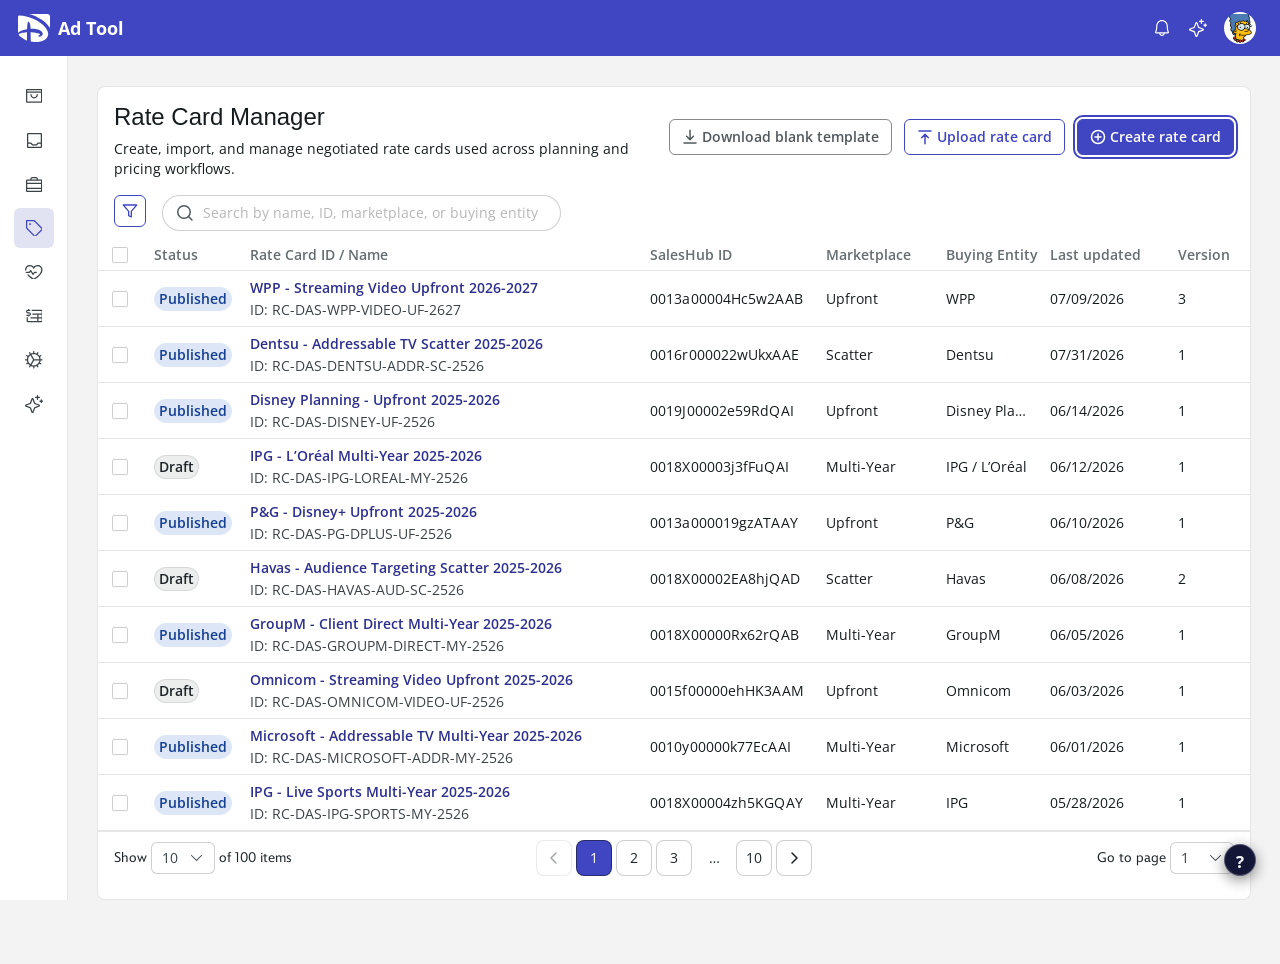
==== commit 648cbf1b: "Polish Rate Card portfolio case study Co-authored-by: Cursor <cursoragent@cursor.com>" ====
--- a/portfolio.html
+++ b/portfolio.html
@@ -33,7 +33,7 @@
     <!-- Portfolio-only overrides. Loaded last so it wins over styles.css, and
          every rule inside is scoped to [data-deck-variant="portfolio"] so the
          original deck in index.html is unaffected. -->
-    <link rel="stylesheet" href="./portfolio.css?v=20260929-pf-compare-7">
+    <link rel="stylesheet" href="./portfolio.css?v=20260930-pf-closing-1">
     <script src="./portfolio.js?v=20260929-pf-compare-1" defer></script>
     <script>
       (function loadDevelopmentViewportQa() {
@@ -65,7 +65,7 @@
     <script src="./conditions.js?v=20260828-shared-condition-control-1" defer=""></script>
     <script src="./fixtures/demo-rate-card-catalog.js?v=20260825-sales-data-1" defer=""></script>
     <script src="./fixtures/demo-cross-platform-rate-card.js?v=20260825-sales-data-1" defer=""></script>
-    <script src="./app.js?v=20260917-portfolio-1" defer=""></script>
+    <script src="./app.js?v=20260929-pf-sar-autoplay-1" defer=""></script>
     <script src="./v2.js?v=20260825-sales-data-1" defer=""></script>
     <!-- Feedback submission. Load order matters: config defines the
          destination, transport reads it, and feedback.js (the interface)
@@ -164,7 +164,7 @@
             </svg>
             <img class="gnav__brand-icon gnav__brand-icon--v2" src="./assets/figma-navigation/disney-mark.svg" width="32" height="28" alt="" aria-hidden="true">
             <span class="gnav__brand-name gnav__brand-name--legacy">Disney Advertising</span>
-            <span class="gnav__brand-name gnav__brand-name--v2">Ad Console</span>
+            <span class="gnav__brand-name gnav__brand-name--v2">Ad Tool</span>
             <!-- Legacy Disney+Ad-Platforms wordmark kept hidden in DOM
                  only as a sentinel for any QA scripts that still query
                  .gnav__wordmark-svg by selector. Visually collapsed. -->
@@ -2441,19 +2441,17 @@
             9. How Rate Card Manager fits into the pricing workflow
            10. Same product. Different applicable rate.
            11. Find the Rate Card you need
-           12. Open a Rate Card and manage the pricing
+           12. Manage pricing inside the Rate Card
            13. What the design established
            14. Explore the prototype (data-atlas-closing, always last)
 
-          Appendix, off the run, reached only from the closing card:
-            01. Buyers can purchase through different deal types
-                (data-atlas-slide-id="upfront-scatter")
-            02. Why Do Line Items Need to Be in the Rate Card?
-                (data-atlas-slide-id="line-item-necessity")
+          Appendix slides remain in the DOM (data-atlas-appendix) for
+          deep-link / original-deck parity, but the portfolio closing
+          slide does not surface them. Primary run ends at Explore the
+          prototype.
 
           ?slide=N is 1-based into the main run; ?slide=<slide-id> reaches
-          any section by its stable id, which is how the appendix links
-          address their targets.
+          any section by its stable id.
 
           ============================================================ -->
      <div class="page-route" data-page="atlas">
@@ -2488,7 +2486,7 @@
               <div class="sup" data-supermarket="" data-sup-phase="revealing" data-sup-group-step="0">
                 <header class="sup__header">
                   <h2 class="sup__title" data-sup-reveal="title">Think of Disney Advertising as a supermarket</h2>
-                  <p class="sup__subtitle" data-sup-reveal="subtitle">Ad Inventory is the shelf space, and Offerings are the products planners can select.</p>
+                  <p class="sup__subtitle" data-sup-reveal="subtitle">Inventory is the shelf space. Offerings are the products. Pricing is where it gets complicated.</p>
                 </header>
 
                 <!-- One wrapper per column, so a reveal step can only ever
@@ -2885,60 +2883,39 @@
                    Card bg: rgba(21, 22, 47, 0.72) over the slide navy
                    Border:  rgba(124, 126, 255, 0.30)  (indigo 30%)
                  =========================================================== -->
-            <!-- Portfolio before/after pair. Shared pf-compare template.
-                 Slide A = previous Step Wizard model + real previous-design
-                 prototype. Slide B = connected sections + current Rate Card
-                 screenshot. Intentionally consecutive after the three-section
-                 product model slide. -->
+            <!-- Portfolio before/after pair. Shared left/right template:
+                 eyebrow + title + subtitle, then product window (left) and
+                 interaction model (right). Same frame so the flip reads as
+                 PREVIOUS DESIGN → CURRENT DESIGN. -->
             <section class="atlas-slide atlas-slide--pf-compare"
                      data-atlas-slide="7"
                      data-atlas-slide-id="connected-workflows"
                      aria-label="Slide 7 of 14: Pricing decisions aren’t linear">
-              <div class="pf-compare">
+              <div class="pf-compare pf-compare--previous">
                 <header class="pf-compare__header">
+                  <p class="pf-compare__eyebrow">PREVIOUS DESIGN</p>
                   <h2 class="pf-compare__title">Pricing decisions aren’t linear</h2>
-                  <p class="pf-compare__subtitle">The original wizard assumed each decision would be made once.</p>
+                  <p class="pf-compare__subtitle">The original wizard treated each pricing decision as a one-time step.</p>
                 </header>
 
-                <div class="pf-compare__body">
-                  <div class="pf-compare__model pf-compare__model--wizard" aria-label="Step Wizard model">
-                    <div class="pf-compare__model-head">
-                      <span class="pf-compare__model-icon" aria-hidden="true">
-                        <img src="./assets/atlas/cw-handpalm.svg?v=20260708-cw-figma-icons" alt="" width="48" height="48" draggable="false" />
-                      </span>
-                      <h3 class="pf-compare__model-label">Step Wizard</h3>
-                    </div>
-                    <div class="pf-compare__units" role="list">
-                      <div class="pf-compare__unit" role="listitem">
-                        <span class="pf-compare__unit-icon" aria-hidden="true">
-                          <img class="pf-compare__step-num" src="./assets/atlas/cw-num-1.svg?v=20260708-cw-figma-icons" alt="" width="48" height="48" draggable="false" />
-                        </span>
-                        <p class="pf-compare__unit-label">Step 1</p>
-                      </div>
-                      <span class="pf-compare__arrow pf-compare__arrow--forward" aria-hidden="true"></span>
-                      <div class="pf-compare__unit" role="listitem">
-                        <span class="pf-compare__unit-icon" aria-hidden="true">
-                          <img class="pf-compare__step-num" src="./assets/atlas/cw-num-2.svg?v=20260708-cw-figma-icons" alt="" width="48" height="48" draggable="false" />
-                        </span>
-                        <p class="pf-compare__unit-label">Step 2</p>
-                      </div>
-                      <span class="pf-compare__arrow pf-compare__arrow--forward" aria-hidden="true"></span>
-                      <div class="pf-compare__unit" role="listitem">
-                        <span class="pf-compare__unit-icon" aria-hidden="true">
-                          <img class="pf-compare__step-num" src="./assets/atlas/cw-num-3.svg?v=20260708-cw-figma-icons" alt="" width="48" height="48" draggable="false" />
-                        </span>
-                        <p class="pf-compare__unit-label">Step 3</p>
-                      </div>
-                    </div>
-                  </div>
-
-                  <figure class="pf-compare__shot">
-                    <div class="pf-compare__frame pf-compare__frame--previous" aria-label="Previous Create Rate Card wizard">
-                      <div class="pf-compare__prev-mount rcle__previous-prototype"
-                           data-pf-prev-mount
-                           aria-hidden="true"></div>
-                    </div>
-                  </figure>
+                <figure class="pf-compare__shot">
+                  <div class="pf-compare__frame pf-compare__frame--previous" aria-label="Previous Create Rate Card wizard">
+                    <img src="./assets/atlas/portfolio-ui-previous-wizard.png?v=20260929-prev-2x-single"
+                         alt="Previous Create Rate Card wizard with CARD, LINE, and PREM steps"
+                         width="2880"
+                         height="1800"
+                         draggable="false" />
+                  </div>
+                </figure>
+
+                <div class="pf-compare__model pf-compare__model--wizard" aria-label="Step Wizard model">
+                  <div class="pf-compare__model-head">
+                    <span class="pf-compare__model-icon" aria-hidden="true">
+                      <img src="./assets/atlas/cw-handpalm.svg?v=20260708-cw-figma-icons" alt="" width="48" height="48" draggable="false" />
+                    </span>
+                    <h3 class="pf-compare__model-label">Step Wizard</h3>
+                  </div>
+                  <p class="pf-compare__model-copy">Step 1 → Step 2 → Step 3<br />a straight line with no way back.</p>
                 </div>
               </div>
             </section>
@@ -2947,53 +2924,31 @@
                      data-atlas-slide="8"
                      data-atlas-slide-id="connected-sections-model"
                      aria-label="Slide 8 of 14: I replaced the wizard with connected sections">
-              <div class="pf-compare">
+              <div class="pf-compare pf-compare--current">
                 <header class="pf-compare__header">
+                  <p class="pf-compare__eyebrow">CURRENT DESIGN</p>
                   <h2 class="pf-compare__title">I replaced the wizard with connected sections</h2>
-                  <p class="pf-compare__subtitle">Users can move between Rate Card Details, Line Items, and Premiums as pricing changes.</p>
+                  <p class="pf-compare__subtitle">Users can revisit Rate Card Details, Line Items, and Premiums as pricing changes.</p>
                 </header>
 
-                <div class="pf-compare__body">
-                  <div class="pf-compare__model pf-compare__model--connected" aria-label="Connected sections model">
-                    <div class="pf-compare__model-head">
-                      <span class="pf-compare__model-icon pf-compare__model-icon--structured" aria-hidden="true">
-                        <img src="./assets/atlas/cw-check-circle.svg?v=20260708-cw-figma-icons" alt="" width="36" height="36" draggable="false" />
-                      </span>
-                      <h3 class="pf-compare__model-label">Connected sections</h3>
-                    </div>
-                    <div class="pf-compare__units" role="list">
-                      <div class="pf-compare__unit" role="listitem">
-                        <span class="pf-compare__unit-icon" aria-hidden="true">
-                          <img src="./assets/atlas/cw-icon-rc-details.svg?v=20260804-cw-structured-cards" alt="" width="48" height="48" draggable="false" />
-                        </span>
-                        <p class="pf-compare__unit-label">Rate Card<br />Details</p>
-                      </div>
-                      <span class="pf-compare__arrow pf-compare__arrow--bidirectional" aria-hidden="true"></span>
-                      <div class="pf-compare__unit" role="listitem">
-                        <span class="pf-compare__unit-icon" aria-hidden="true">
-                          <img src="./assets/atlas/cw-icon-line-items.svg?v=20260804-cw-structured-cards" alt="" width="48" height="48" draggable="false" />
-                        </span>
-                        <p class="pf-compare__unit-label">Line Items</p>
-                      </div>
-                      <span class="pf-compare__arrow pf-compare__arrow--bidirectional" aria-hidden="true"></span>
-                      <div class="pf-compare__unit" role="listitem">
-                        <span class="pf-compare__unit-icon" aria-hidden="true">
-                          <img src="./assets/atlas/cw-icon-premiums.svg?v=20260804-cw-structured-cards" alt="" width="48" height="48" draggable="false" />
-                        </span>
-                        <p class="pf-compare__unit-label">Premiums</p>
-                      </div>
-                    </div>
-                  </div>
-
-                  <figure class="pf-compare__shot">
-                    <div class="pf-compare__frame">
-                      <img src="./assets/atlas/portfolio-ui-detail-full.png"
-                           alt="Opened Rate Card with Line items and Premiums sections connected in one place"
-                           width="3200"
-                           height="2000"
-                           draggable="false" />
-                    </div>
-                  </figure>
+                <figure class="pf-compare__shot">
+                  <div class="pf-compare__frame" aria-label="Current Rate Card with connected sections">
+                    <img src="./assets/atlas/portfolio-ui-detail-full.png"
+                         alt="Opened Rate Card showing Details, Line items, and Premiums in one connected experience"
+                         width="3200"
+                         height="2000"
+                         draggable="false" />
+                  </div>
+                </figure>
+
+                <div class="pf-compare__model pf-compare__model--connected" aria-label="Connected sections model">
+                  <div class="pf-compare__model-head">
+                    <span class="pf-compare__model-icon pf-compare__model-icon--structured" aria-hidden="true">
+                      <img src="./assets/atlas/cw-check-circle.svg?v=20260708-cw-figma-icons" alt="" width="36" height="36" draggable="false" />
+                    </span>
+                    <h3 class="pf-compare__model-label">Connected sections</h3>
+                  </div>
+                  <p class="pf-compare__model-copy"><span class="pf-compare__model-line">Details <span class="pf-compare__copy-arrow" aria-hidden="true">↔</span> Line Items <span class="pf-compare__copy-arrow" aria-hidden="true">↔</span> Premiums</span><br /><span class="pf-compare__model-line">Move back and forth as pricing changes.</span></p>
                 </div>
               </div>
             </section>
@@ -3001,8 +2956,9 @@
 
 
             <!-- Portfolio: Figma node 52358:1052. Exact frame match
-                 (title/subtitle, 320px cards, accent rails, support copy,
-                 arrow assets). Portfolio-only markup + portfolio.css.
+                 (title/subtitle, equal cards, support copy below,
+                 arrow assets). No colored side rails.
+                 Portfolio-only markup + portfolio.css.
                  Shared .frw styles remain for index.html. -->
             <section class="atlas-slide atlas-slide--future-rate-card atlas-slide--pf-frw"
                      data-atlas-slide="9"
@@ -3015,17 +2971,16 @@
                 </header>
 
                 <div class="pf-frw__step pf-frw__step--1">
-                  <span class="pf-frw__accent pf-frw__accent--create" aria-hidden="true"></span>
                   <div class="pf-frw__card">
                     <div class="pf-frw__card-inner">
                       <span class="pf-frw__icon" aria-hidden="true">
                         <img src="./assets/atlas/pf-frw-file-plus.svg" alt="" width="86.4" height="86.4" draggable="false" />
                       </span>
-                      <h3 class="pf-frw__card-title">Create a Rate Card</h3>
+                      <h3 class="pf-frw__card-title">Create<br />Rate Card</h3>
                     </div>
                   </div>
                 </div>
-                <p class="pf-frw__support pf-frw__support--1">Import an existing Rate Card or create one manually.</p>
+                <p class="pf-frw__support pf-frw__support--1">Import or create a Rate Card.</p>
 
                 <img class="pf-frw__arrow pf-frw__arrow--1"
                      src="./assets/atlas/pf-frw-arrow-b.svg"
@@ -3036,17 +2991,16 @@
                      aria-hidden="true" />
 
                 <div class="pf-frw__step pf-frw__step--2">
-                  <span class="pf-frw__accent pf-frw__accent--manage" aria-hidden="true"></span>
                   <div class="pf-frw__card">
                     <div class="pf-frw__card-inner">
                       <span class="pf-frw__icon" aria-hidden="true">
                         <img src="./assets/atlas/pf-frw-tag.svg" alt="" width="86.4" height="86.4" draggable="false" />
                       </span>
-                      <h3 class="pf-frw__card-title">Manage Pricing</h3>
+                      <h3 class="pf-frw__card-title">Manage<br />Pricing</h3>
                     </div>
                   </div>
                 </div>
-                <p class="pf-frw__support pf-frw__support--2">Review and update base rates, line items, and premiums.</p>
+                <p class="pf-frw__support pf-frw__support--2">Update rates, line items, and premiums.</p>
 
                 <img class="pf-frw__arrow pf-frw__arrow--2"
                      src="./assets/atlas/pf-frw-arrow-a.svg"
@@ -3057,17 +3011,16 @@
                      aria-hidden="true" />
 
                 <div class="pf-frw__step pf-frw__step--3">
-                  <span class="pf-frw__accent pf-frw__accent--apply" aria-hidden="true"></span>
                   <div class="pf-frw__card">
                     <div class="pf-frw__card-inner">
                       <span class="pf-frw__icon" aria-hidden="true">
                         <img src="./assets/atlas/pf-frw-seal-check.svg" alt="" width="86.4" height="86.4" draggable="false" />
                       </span>
-                      <h3 class="pf-frw__card-title">Apply Pricing</h3>
+                      <h3 class="pf-frw__card-title">Apply<br />Pricing</h3>
                     </div>
                   </div>
                 </div>
-                <p class="pf-frw__support pf-frw__support--3">Use the right rate and adjustments when building a media plan.</p>
+                <p class="pf-frw__support pf-frw__support--3">Use the right rate when planning.</p>
 
                 <img class="pf-frw__brand"
                      src="./assets/atlas/future-rate-card-logo.svg"
@@ -3121,7 +3074,7 @@
               <div class="sar" data-same-ad-rate="" data-sar-phase="revealing" data-sar-stage="0">
                 <header class="sar__header">
                   <h2 class="sar__title">Same product. Different applicable rate.</h2>
-                  <p class="sar__subtitle">The price depends on the buyer and the deal, not only on the product.</p>
+                  <p class="sar__subtitle">The deal context changes the price, even when the product stays the same.</p>
                 </header>
 
                 <div class="sar__source">
@@ -3450,62 +3403,71 @@
             <section data-atlas-slide="11" class="atlas-slide atlas-slide--pf-product" data-atlas-slide-id="portfolio-product-list" aria-label="Slide 11 of 14: Find the Rate Card you need">
               <div class="pf">
                 <header class="pf__header">
+                  <p class="pf__eyebrow pf__eyebrow--final">FINAL DESIGN</p>
                   <h2 class="pf__title">Find the Rate Card you need</h2>
                   <p class="pf__subtitle">One place to browse, search, and manage Rate Cards.</p>
                 </header>
-                <figure class="pf__hero">
+                <figure class="pf__hero pf__hero--viewport">
                   <img src="./assets/atlas/portfolio-ui-list-full.png" alt="Rate Card Manager list view with search, status, rate card ID and name, marketplace, buying entity, and last updated" width="3200" height="2000" draggable="false">
                 </figure>
               </div>
             </section>
 
-            <section data-atlas-slide="12" class="atlas-slide atlas-slide--pf-product" data-atlas-slide-id="portfolio-product-detail" aria-label="Slide 12 of 14: Open a Rate Card and manage the pricing">
+            <section data-atlas-slide="12" class="atlas-slide atlas-slide--pf-product" data-atlas-slide-id="portfolio-product-detail" aria-label="Slide 12 of 14: Manage pricing inside the Rate Card">
               <div class="pf">
                 <header class="pf__header">
-                  <h2 class="pf__title">Open a Rate Card and manage the pricing</h2>
+                  <p class="pf__eyebrow pf__eyebrow--final">FINAL DESIGN</p>
+                  <h2 class="pf__title">Manage pricing inside the Rate Card</h2>
                   <p class="pf__subtitle">Details, line items, and premiums stay connected in one place.</p>
                 </header>
-                <figure class="pf__hero">
+                <figure class="pf__hero pf__hero--viewport">
                   <img src="./assets/atlas/portfolio-ui-detail-full.png" alt="An opened rate card showing its details, the Line items and Premiums sections, and the line item table" width="3200" height="2000" draggable="false">
                 </figure>
               </div>
             </section>
 
-            <!-- PORTFOLIO SLIDE: what the design established. Deliberately no
-                 business metrics, adoption numbers or research counts, because
-                 none are recorded anywhere in this project. Each card states a
-                 design output that the prototype and PRD summary can back. -->
+            <!-- PORTFOLIO SLIDE: design outcomes only. No launch metrics,
+                 adoption, or research counts. Copy stays external-facing:
+                 no CARD / LINE / PREM / ICM / TOM / Core Planning. -->
             <section class="atlas-slide atlas-slide--pf-outcome" data-atlas-slide="13" data-atlas-slide-id="portfolio-outcome" aria-label="Slide 13 of 14: What the design established">
               <div class="pf">
-                <header class="pf__header">
+                <header class="pf__header pf__header--outcome">
                   <h2 class="pf__title">What the design established</h2>
-                  <p class="pf__subtitle">Design outcomes, not launch metrics.</p>
+                  <p class="pf__subtitle pf__subtitle--outcome">The product had not yet launched at the time of this case study, so these reflect design outcomes rather than launch metrics.</p>
                 </header>
-                <div class="pf__cards">
-                  <div class="pf__card">
-                    <p class="pf__eyebrow">Structured model</p>
-                    <ul class="pf__list">
-                      <li>One CARD, LINE, PREM structure behind every rate card</li>
-                    </ul>
-                  </div>
-                  <div class="pf__card">
+                <div class="pf__cards pf__cards--outcome">
+                  <article class="pf__card pf__card--outcome">
+                    <span class="pf__card-icon" aria-hidden="true">
+                      <img src="./assets/atlas/pf-outcome-structure.svg" alt="" width="86" height="86" draggable="false">
+                    </span>
+                    <p class="pf__eyebrow">Clear pricing model</p>
+                    <h3 class="pf__card-title">One connected pricing structure</h3>
+                    <p class="pf__card-copy">Buyer, product, base rate, and adjustments organized in one place.</p>
+                  </article>
+                  <article class="pf__card pf__card--outcome">
+                    <span class="pf__card-icon" aria-hidden="true">
+                      <img src="./assets/atlas/pf-outcome-workflow.svg" alt="" width="86" height="86" draggable="false">
+                    </span>
                     <p class="pf__eyebrow">Flexible editing</p>
-                    <ul class="pf__list">
-                      <li>Connected sections replaced the linear wizard</li>
-                    </ul>
-                  </div>
-                  <div class="pf__card">
+                    <h3 class="pf__card-title">A workflow users can revisit</h3>
+                    <p class="pf__card-copy">Connected sections replaced the linear wizard.</p>
+                  </article>
+                  <article class="pf__card pf__card--outcome">
+                    <span class="pf__card-icon" aria-hidden="true">
+                      <img src="./assets/atlas/pf-outcome-planning.svg" alt="" width="86" height="86" draggable="false">
+                    </span>
                     <p class="pf__eyebrow">Connected workflow</p>
-                    <ul class="pf__list">
-                      <li>Pricing data shaped to feed Core Planning</li>
-                    </ul>
-                  </div>
-                  <div class="pf__card">
-                    <p class="pf__eyebrow">Shared reference</p>
-                    <ul class="pf__list">
-                      <li>A working prototype that shows the intended behavior</li>
-                    </ul>
-                  </div>
+                    <h3 class="pf__card-title">Pricing designed for planning</h3>
+                    <p class="pf__card-copy">Pricing information was structured to support downstream planning.</p>
+                  </article>
+                  <article class="pf__card pf__card--outcome">
+                    <span class="pf__card-icon" aria-hidden="true">
+                      <img src="./assets/atlas/pf-outcome-prototype.svg" alt="" width="86" height="86" draggable="false">
+                    </span>
+                    <p class="pf__eyebrow">Working prototype</p>
+                    <h3 class="pf__card-title">A shared product vision</h3>
+                    <p class="pf__card-copy">A working prototype showed how the intended experience should behave.</p>
+                  </article>
                 </div>
               </div>
             </section>
@@ -3526,49 +3488,22 @@
                  export is 6.6MB of shelf produce, far too heavy for a
                  document every slide in the deck shares. -->
                 <section class="atlas-slide atlas-slide--closing" data-atlas-slide="14" data-atlas-slide-id="closing-thank-you" data-atlas-closing="" aria-label="Slide 14 of 14: Explore the prototype">
-              <div class="clo">
-                <h2 class="clo__title">Explore the prototype</h2>
-
-                <!-- Opens the Rate Card interactive prototype in its own tab so
-                     the deck is still sitting here when the reader comes back.
-
-                     Names index.html explicitly rather than "./". On this page
-                     "./" resolves to the directory root, which is ambiguous
-                     about whether it means the prototype or this portfolio
-                     deck; the explicit path can only ever reach the prototype.
-                     ?section=list is the prototype's entry route (app.js routes
-                     list | create | line | atlas, and defaults to list).
-
-                     Relative, so it keeps working on localhost and on the
-                     existing Vercel deployment without hardcoding a domain.
-                     Verified: /index.html?section=list returns 200 directly on
-                     rate-card-demo.vercel.app, with no redirect. -->
-                <a class="clo__cta" href="./index.html?section=list" target="_blank" rel="noopener noreferrer" data-atlas-external="">
-                  <span class="clo__cta-label">Open the Rate Card prototype</span>
-                  <svg class="clo__arrow clo__arrow--cta" viewBox="0 0 36 36" width="36" height="36" aria-hidden="true" focusable="false">
-                    <path d="M31.1709 18.796L21.0459 28.921C20.8348 29.1321 20.5485 29.2507 20.25 29.2507C19.9515 29.2507 19.6652 29.1321 19.4541 28.921C19.243 28.7099 19.1244 28.4236 19.1244 28.1251C19.1244 27.8265 19.243 27.5402 19.4541 27.3291L27.6595 19.1251H5.625C5.32663 19.1251 5.04048 19.0066 4.82951 18.7956C4.61853 18.5846 4.5 18.2984 4.5 18.0001C4.5 17.7017 4.61853 17.4156 4.82951 17.2046C5.04048 16.9936 5.32663 16.8751 5.625 16.8751H27.6595L19.4541 8.67101C19.243 8.45992 19.1244 8.17361 19.1244 7.87508C19.1244 7.57654 19.243 7.29023 19.4541 7.07914C19.6652 6.86804 19.9515 6.74945 20.25 6.74945C20.5485 6.74945 20.8348 6.86804 21.0459 7.07914L31.1709 17.2041C31.2755 17.3086 31.3585 17.4327 31.4151 17.5693C31.4717 17.7058 31.5009 17.8522 31.5009 18.0001C31.5009 18.1479 31.4717 18.2943 31.4151 18.4309C31.3585 18.5675 31.2755 18.6915 31.1709 18.796Z" fill="currentColor"></path>
-                  </svg>
-                </a>
-
-                <div class="clo__rule" role="presentation"></div>
-
-                <h3 class="clo__appendix">Appendix</h3>
-
-                <a class="clo__row clo__row--1" href="?section=atlas&amp;slide=upfront-scatter" data-atlas-appendix-link="upfront-scatter">
-                  <span class="clo__num" aria-hidden="true">01</span>
-                  <span class="clo__row-title">Buyers can purchase through different deal types</span>
-                  <svg class="clo__arrow clo__arrow--row" viewBox="0 0 36 36" width="36" height="36" aria-hidden="true" focusable="false">
-                    <path d="M31.1709 18.796L21.0459 28.921C20.8348 29.1321 20.5485 29.2507 20.25 29.2507C19.9515 29.2507 19.6652 29.1321 19.4541 28.921C19.243 28.7099 19.1244 28.4236 19.1244 28.1251C19.1244 27.8265 19.243 27.5402 19.4541 27.3291L27.6595 19.1251H5.625C5.32663 19.1251 5.04048 19.0066 4.82951 18.7956C4.61853 18.5846 4.5 18.2984 4.5 18.0001C4.5 17.7017 4.61853 17.4156 4.82951 17.2046C5.04048 16.9936 5.32663 16.8751 5.625 16.8751H27.6595L19.4541 8.67101C19.243 8.45992 19.1244 8.17361 19.1244 7.87508C19.1244 7.57654 19.243 7.29023 19.4541 7.07914C19.6652 6.86804 19.9515 6.74945 20.25 6.74945C20.5485 6.74945 20.8348 6.86804 21.0459 7.07914L31.1709 17.2041C31.2755 17.3086 31.3585 17.4327 31.4151 17.5693C31.4717 17.7058 31.5009 17.8522 31.5009 18.0001C31.5009 18.1479 31.4717 18.2943 31.4151 18.4309C31.3585 18.5675 31.2755 18.6915 31.1709 18.796Z" fill="currentColor"></path>
-                  </svg>
-                </a>
-
-                <a class="clo__row clo__row--2" href="?section=atlas&amp;slide=line-item-necessity" data-atlas-appendix-link="line-item-necessity">
-                  <span class="clo__num" aria-hidden="true">02</span>
-                  <span class="clo__row-title">Why do line items need to be in the rate card</span>
-                  <svg class="clo__arrow clo__arrow--row" viewBox="0 0 36 36" width="36" height="36" aria-hidden="true" focusable="false">
-                    <path d="M31.1709 18.796L21.0459 28.921C20.8348 29.1321 20.5485 29.2507 20.25 29.2507C19.9515 29.2507 19.6652 29.1321 19.4541 28.921C19.243 28.7099 19.1244 28.4236 19.1244 28.1251C19.1244 27.8265 19.243 27.5402 19.4541 27.3291L27.6595 19.1251H5.625C5.32663 19.1251 5.04048 19.0066 4.82951 18.7956C4.61853 18.5846 4.5 18.2984 4.5 18.0001C4.5 17.7017 4.61853 17.4156 4.82951 17.2046C5.04048 16.9936 5.32663 16.8751 5.625 16.8751H27.6595L19.4541 8.67101C19.243 8.45992 19.1244 8.17361 19.1244 7.87508C19.1244 7.57654 19.243 7.29023 19.4541 7.07914C19.6652 6.86804 19.9515 6.74945 20.25 6.74945C20.5485 6.74945 20.8348 6.86804 21.0459 7.07914L31.1709 17.2041C31.2755 17.3086 31.3585 17.4327 31.4151 17.5693C31.4717 17.7058 31.5009 17.8522 31.5009 18.0001C31.5009 18.1479 31.4717 18.2943 31.4151 18.4309C31.3585 18.5675 31.2755 18.6915 31.1709 18.796Z" fill="currentColor"></path>
-                  </svg>
-                </a>
+              <div class="clo clo--portfolio-end">
+                <div class="clo__content">
+                  <h2 class="clo__title">Explore the prototype</h2>
+                  <p class="clo__subtitle">See the Rate Card experience in action.</p>
+
+                  <!-- Opens the Rate Card interactive prototype in its own tab.
+                       Explicit index.html?section=list (list is the prototype
+                       entry route). Relative path keeps localhost and Vercel
+                       working without a hardcoded domain. -->
+                  <a class="clo__cta" href="./index.html?section=list" target="_blank" rel="noopener noreferrer" data-atlas-external="">
+                    <span class="clo__cta-label">Open the Rate Card prototype</span>
+                    <svg class="clo__arrow clo__arrow--cta" viewBox="0 0 36 36" width="36" height="36" aria-hidden="true" focusable="false">
+                      <path d="M31.1709 18.796L21.0459 28.921C20.8348 29.1321 20.5485 29.2507 20.25 29.2507C19.9515 29.2507 19.6652 29.1321 19.4541 28.921C19.243 28.7099 19.1244 28.4236 19.1244 28.1251C19.1244 27.8265 19.243 27.5402 19.4541 27.3291L27.6595 19.1251H5.625C5.32663 19.1251 5.04048 19.0066 4.82951 18.7956C4.61853 18.5846 4.5 18.2984 4.5 18.0001C4.5 17.7017 4.61853 17.4156 4.82951 17.2046C5.04048 16.9936 5.32663 16.8751 5.625 16.8751H27.6595L19.4541 8.67101C19.243 8.45992 19.1244 8.17361 19.1244 7.87508C19.1244 7.57654 19.243 7.29023 19.4541 7.07914C19.6652 6.86804 19.9515 6.74945 20.25 6.74945C20.5485 6.74945 20.8348 6.86804 21.0459 7.07914L31.1709 17.2041C31.2755 17.3086 31.3585 17.4327 31.4151 17.5693C31.4717 17.7058 31.5009 17.8522 31.5009 18.0001C31.5009 18.1479 31.4717 18.2943 31.4151 18.4309C31.3585 18.5675 31.2755 18.6915 31.1709 18.796Z" fill="currentColor"></path>
+                    </svg>
+                  </a>
+                </div>
 
                 <img class="clo__logo" src="./assets/atlas/atlas-brand-mark.svg" alt="" width="36" height="41" draggable="false">
               </div>
@@ -3951,8 +3886,8 @@
                  running order as "every slide that is neither appendix nor
                  closing, then the closing slide once". Insert a new section
                  anywhere above and it still lands in front of this one.
-                 The two Appendix rows are the only route into the sections
-                 marked data-atlas-appendix, which the main run skips. -->
+                 Portfolio ending has no Appendix links; appendix slides stay
+                 in the DOM for deep-link / original-deck parity only. -->
                       </div><!-- /.atlas-stage -->
         </div><!-- /.atlas-stage-wrap -->
         <!-- No navigation chrome. Click/tap anywhere on the slide canvas
--- a/portfolio.css
+++ b/portfolio.css
@@ -140,6 +140,101 @@
   color: rgba(255, 255, 255, 0.72);
 }
 
+/* ------------------------------------------- outcome conclusion (4 cards)
+ * Icon-led. External-facing copy only. Same card surface, type, and padding
+ * as the prior treatment; four equal columns use the shared pf__cards grid. */
+[data-deck-variant="portfolio"]
+  .atlas-slide--pf-outcome[data-atlas-slide-id="portfolio-outcome"]
+  .pf__header--outcome {
+  top: 88px;
+  gap: 12px;
+}
+
+[data-deck-variant="portfolio"]
+  .atlas-slide--pf-outcome[data-atlas-slide-id="portfolio-outcome"]
+  .pf__subtitle--outcome {
+  width: 1794px;
+  max-width: 1794px;
+}
+
+[data-deck-variant="portfolio"]
+  .atlas-slide--pf-outcome[data-atlas-slide-id="portfolio-outcome"]
+  .pf__cards--outcome {
+  top: 280px;
+  grid-template-columns: repeat(4, 1fr);
+  gap: 32px;
+  align-items: stretch;
+}
+
+[data-deck-variant="portfolio"]
+  .atlas-slide--pf-outcome[data-atlas-slide-id="portfolio-outcome"]
+  .pf__card--outcome {
+  min-height: 0;
+  height: 420px;
+  padding: 44px 44px 40px;
+  gap: 0;
+  display: flex;
+  flex-direction: column;
+  align-items: flex-start;
+}
+
+[data-deck-variant="portfolio"]
+  .atlas-slide--pf-outcome[data-atlas-slide-id="portfolio-outcome"]
+  .pf__card-icon {
+  display: flex;
+  align-items: center;
+  justify-content: center;
+  width: 104px;
+  height: 104px;
+  flex: 0 0 104px;
+  margin: 0 0 24px;
+}
+
+[data-deck-variant="portfolio"]
+  .atlas-slide--pf-outcome[data-atlas-slide-id="portfolio-outcome"]
+  .pf__card-icon img {
+  display: block;
+  width: 92px;
+  height: 92px;
+  max-width: none;
+  pointer-events: none;
+  user-select: none;
+  -webkit-user-drag: none;
+}
+
+[data-deck-variant="portfolio"]
+  .atlas-slide--pf-outcome[data-atlas-slide-id="portfolio-outcome"]
+  .pf__card--outcome .pf__eyebrow {
+  margin: 0 0 14px;
+  font-size: 20px;
+  font-weight: var(--font-body);
+  line-height: 24px;
+  letter-spacing: 0.1em;
+  color: rgba(255, 255, 255, 0.56);
+}
+
+[data-deck-variant="portfolio"]
+  .atlas-slide--pf-outcome[data-atlas-slide-id="portfolio-outcome"]
+  .pf__card-title {
+  margin: 0 0 18px;
+  font-size: 36px;
+  font-weight: var(--font-heading);
+  line-height: 42px;
+  letter-spacing: 0;
+  color: #ffffff;
+}
+
+[data-deck-variant="portfolio"]
+  .atlas-slide--pf-outcome[data-atlas-slide-id="portfolio-outcome"]
+  .pf__card-copy {
+  margin: 0;
+  max-width: 460px;
+  font-size: 24px;
+  font-weight: var(--font-body);
+  line-height: 34px;
+  color: rgba(255, 255, 255, 0.78);
+}
+
 /* ------------------------------------------------------------------- cover
  * One positioning line under the date. The cover lays its elements out with
  * absolute top values off the same 160px left margin (title 518, presenter
@@ -256,11 +351,147 @@
   width: 1794px;
 }
 
+/* ------------------------------------------- FINAL DESIGN showcase pair
+ * List ("Find the Rate Card you need") and Detail ("Manage pricing
+ * inside the Rate Card") share one template so flipping between them
+ * does not jump: same header rhythm, same 1794 x 796 product viewport,
+ * same frame chrome, same hover-only scrollbar.
+ *
+ * The figure is a capped product window (overflow: auto). The capture
+ * scales to the frame width and scrolls vertically inside it. */
+[data-deck-variant="portfolio"]
+  .atlas-slide--pf-product[data-atlas-slide-id="portfolio-product-list"]
+  .pf__header,
+[data-deck-variant="portfolio"]
+  .atlas-slide--pf-product[data-atlas-slide-id="portfolio-product-detail"]
+  .pf__header {
+  top: 72px;
+  gap: 8px;
+}
+
+[data-deck-variant="portfolio"]
+  .atlas-slide--pf-product[data-atlas-slide-id="portfolio-product-list"]
+  .pf__eyebrow--final,
+[data-deck-variant="portfolio"]
+  .atlas-slide--pf-product[data-atlas-slide-id="portfolio-product-detail"]
+  .pf__eyebrow--final {
+  margin: 0 0 4px;
+  font-size: 22px;
+  font-weight: var(--font-heading);
+  line-height: 28px;
+  letter-spacing: 0.08em;
+  text-transform: uppercase;
+  color: #B7F0C8;
+}
+
+[data-deck-variant="portfolio"]
+  .atlas-slide--pf-product[data-atlas-slide-id="portfolio-product-list"]
+  .pf__subtitle,
+[data-deck-variant="portfolio"]
+  .atlas-slide--pf-product[data-atlas-slide-id="portfolio-product-detail"]
+  .pf__subtitle {
+  line-height: 48px;
+}
+
+/* Full content-column width, tall capped height. Header ends ~224 with
+ * eyebrow rhythm; 20px gap under subtitle → top 244. 48px foot → height 788. */
+[data-deck-variant="portfolio"]
+  .atlas-slide--pf-product[data-atlas-slide-id="portfolio-product-list"]
+  .pf__hero--viewport,
+[data-deck-variant="portfolio"]
+  .atlas-slide--pf-product[data-atlas-slide-id="portfolio-product-detail"]
+  .pf__hero--viewport {
+  left: 63px;
+  top: 244px;
+  width: 1794px;
+  height: 788px;
+  transform: none;
+  display: block;
+  overflow: auto;
+  overscroll-behavior: contain;
+  border: 1px solid var(--pf-card-border);
+  border-radius: var(--pf-card-radius);
+  box-shadow: 0 18px 40px rgba(0, 0, 0, 0.42);
+  background: #ffffff;
+  /* Resting: no visible scrollbar (Firefox). */
+  scrollbar-width: none;
+}
+
+[data-deck-variant="portfolio"]
+  .atlas-slide--pf-product[data-atlas-slide-id="portfolio-product-list"]
+  .pf__hero--viewport:hover,
+[data-deck-variant="portfolio"]
+  .atlas-slide--pf-product[data-atlas-slide-id="portfolio-product-detail"]
+  .pf__hero--viewport:hover {
+  scrollbar-width: thin;
+  scrollbar-color: rgba(32, 40, 51, 0.45) transparent;
+}
+
+/* WebKit / Blink: hide track until hover. */
+[data-deck-variant="portfolio"]
+  .atlas-slide--pf-product[data-atlas-slide-id="portfolio-product-list"]
+  .pf__hero--viewport::-webkit-scrollbar,
+[data-deck-variant="portfolio"]
+  .atlas-slide--pf-product[data-atlas-slide-id="portfolio-product-detail"]
+  .pf__hero--viewport::-webkit-scrollbar {
+  width: 0;
+  height: 0;
+}
+
+[data-deck-variant="portfolio"]
+  .atlas-slide--pf-product[data-atlas-slide-id="portfolio-product-list"]
+  .pf__hero--viewport:hover::-webkit-scrollbar,
+[data-deck-variant="portfolio"]
+  .atlas-slide--pf-product[data-atlas-slide-id="portfolio-product-detail"]
+  .pf__hero--viewport:hover::-webkit-scrollbar {
+  width: 8px;
+  height: 8px;
+}
+
+[data-deck-variant="portfolio"]
+  .atlas-slide--pf-product[data-atlas-slide-id="portfolio-product-list"]
+  .pf__hero--viewport:hover::-webkit-scrollbar-track,
+[data-deck-variant="portfolio"]
+  .atlas-slide--pf-product[data-atlas-slide-id="portfolio-product-detail"]
+  .pf__hero--viewport:hover::-webkit-scrollbar-track {
+  background: transparent;
+}
+
+[data-deck-variant="portfolio"]
+  .atlas-slide--pf-product[data-atlas-slide-id="portfolio-product-list"]
+  .pf__hero--viewport:hover::-webkit-scrollbar-thumb,
+[data-deck-variant="portfolio"]
+  .atlas-slide--pf-product[data-atlas-slide-id="portfolio-product-detail"]
+  .pf__hero--viewport:hover::-webkit-scrollbar-thumb {
+  background: rgba(32, 40, 51, 0.45);
+  border-radius: 999px;
+  border: 2px solid transparent;
+  background-clip: padding-box;
+}
+
+[data-deck-variant="portfolio"]
+  .atlas-slide--pf-product[data-atlas-slide-id="portfolio-product-list"]
+  .pf__hero--viewport img,
+[data-deck-variant="portfolio"]
+  .atlas-slide--pf-product[data-atlas-slide-id="portfolio-product-detail"]
+  .pf__hero--viewport img {
+  display: block;
+  width: 100%;
+  height: auto;
+  max-width: none;
+  border: 0;
+  border-radius: 0;
+  box-shadow: none;
+  object-fit: unset;
+  object-position: unset;
+}
+
 /* --------------------------------------------- before / after compare pair
- * Two consecutive slides share this template so OLD MODEL + OLD UI and
- * NEW MODEL + NEW UI flip without the title, columns, or screenshot frame
- * jumping. Step cards and connected-section cards share one unit size so
- * the before/after comparison reads as the same footprint. */
+ * Shared left/right template for slides 7 and 8.
+ *   eyebrow + title + subtitle
+ *   left  ~63%  product window (16:10)
+ *   right ~35%  interaction model
+ * Same geometry on both slides so PREVIOUS → CURRENT reads as a state flip. */
 [data-deck-variant="portfolio"] .atlas-slide--pf-compare {
   background: #020024;
 }
@@ -271,18 +502,19 @@
   --pf-card-shadow: 0 10px 14px rgba(0, 0, 0, 0.32),
                     inset 0 1px 12px rgba(255, 255, 255, 0.08);
   --pf-card-radius: 16px;
-  --pf-compare-gutter: 48px;
-  --pf-compare-model: 760px;
-  --pf-compare-shot: 986px;
-  --pf-compare-content-top: 280px;
-  --pf-compare-content-height: 720px;
-  /* Shared unit size for Step cards AND connected-section cards. */
-  --pf-unit-w: 200px;
-  --pf-unit-h: 180px;
-  --pf-unit-gap: 12px;
-  --pf-arrow-w: 40px;
+  --pf-shot-w: 1130px;
+  --pf-shot-h: 706px; /* 16:10 */
+  --pf-shot-left: 63px;
+  --pf-shot-top: 300px;
+  --pf-model-left: 1240px;
+  --pf-model-top: 300px;
+  --pf-model-w: 617px;
+  --pf-unit-w: 156px;
+  --pf-unit-h: 152px;
+  --pf-unit-gap: 10px;
+  --pf-arrow-w: 28px;
   --pf-wizard: #FF7666;
-  --pf-connected: #6CB8FF;
+  --pf-connected: #B7F0C8;
 
   position: absolute;
   inset: 0;
@@ -294,11 +526,28 @@
 [data-deck-variant="portfolio"] .pf-compare__header {
   position: absolute;
   left: 63px;
-  top: 88px;
+  top: 72px;
   width: 1794px;
   display: flex;
   flex-direction: column;
   gap: 8px;
+}
+
+[data-deck-variant="portfolio"] .pf-compare__eyebrow {
+  margin: 0 0 4px;
+  font-size: 22px;
+  font-weight: var(--font-heading);
+  line-height: 28px;
+  letter-spacing: 0.08em;
+  text-transform: uppercase;
+}
+
+[data-deck-variant="portfolio"] .pf-compare--previous .pf-compare__eyebrow {
+  color: var(--pf-wizard);
+}
+
+[data-deck-variant="portfolio"] .pf-compare--current .pf-compare__eyebrow {
+  color: var(--pf-connected);
 }
 
 [data-deck-variant="portfolio"] .pf-compare__title {
@@ -312,50 +561,98 @@
 
 [data-deck-variant="portfolio"] .pf-compare__subtitle {
   margin: 0;
-  width: 1794px;
+  max-width: 1500px;
   font-size: 36px;
   font-weight: var(--font-subheading);
   line-height: 48px;
   color: rgba(255, 255, 255, 0.86);
 }
 
-[data-deck-variant="portfolio"] .pf-compare__body {
-  position: absolute;
-  left: 63px;
-  top: var(--pf-compare-content-top);
-  width: 1794px;
-  height: var(--pf-compare-content-height);
-  display: grid;
-  grid-template-columns: var(--pf-compare-model) var(--pf-compare-shot);
-  grid-template-rows: minmax(0, 1fr);
-  column-gap: var(--pf-compare-gutter);
-  align-items: stretch;
-}
-
+/* Product window. Same box on both slides. */
+[data-deck-variant="portfolio"] .pf-compare__shot {
+  position: absolute;
+  left: var(--pf-shot-left);
+  top: var(--pf-shot-top);
+  width: var(--pf-shot-w);
+  height: var(--pf-shot-h);
+  margin: 0;
+}
+
+[data-deck-variant="portfolio"] .pf-compare__frame {
+  box-sizing: border-box;
+  position: absolute;
+  inset: 0;
+  width: 100%;
+  height: 100%;
+  overflow: hidden;
+  border: 1px solid var(--pf-card-border);
+  border-radius: 18px;
+  background: #FFFFFF;
+  box-shadow: 0 22px 48px rgba(0, 0, 0, 0.45);
+}
+
+[data-deck-variant="portfolio"] .pf-compare__frame img {
+  display: block;
+  width: 100%;
+  height: 100%;
+  /* Assets are 16:10. Contain preserves aspect ratio with no stretch. */
+  object-fit: contain;
+  object-position: top center;
+  background: #FFFFFF;
+}
+
+/* Live previous-design mount retained as unused fallback; Slide A now uses
+ * a crisp 2x static capture (portfolio-ui-previous-wizard.png). */
+[data-deck-variant="portfolio"] .pf-compare__prev-mount {
+  display: none;
+}
+
+[data-deck-variant="portfolio"] .pf-compare__frame--previous {
+  background-color: #f7f9fa;
+  background-image: none;
+  background-repeat: no-repeat;
+}
+
+[data-deck-variant="portfolio"] .pf-compare__frame--previous img {
+  display: block;
+  width: 100%;
+  height: 100%;
+  object-fit: contain;
+  object-position: top left;
+  background-repeat: no-repeat;
+}
+
+/* Right-side interaction model. Same region box on both slides. */
 [data-deck-variant="portfolio"] .pf-compare__model {
-  display: flex;
-  flex-direction: column;
-  /* Top-align with the screenshot frame so the before/after flip keeps the
-     model in the same upper-left zone instead of floating in dead space. */
+  position: absolute;
+  left: var(--pf-model-left);
+  top: var(--pf-model-top);
+  width: var(--pf-model-w);
+  height: var(--pf-shot-h);
+  display: flex;
+  flex-direction: column;
+  gap: 20px;
+}
+
+/* Previous + Current: top-align with screenshot, left-align as one unit. */
+[data-deck-variant="portfolio"] .pf-compare__model--wizard,
+[data-deck-variant="portfolio"] .pf-compare__model--connected {
+  align-items: flex-start;
   justify-content: flex-start;
-  gap: 36px;
-  padding-top: 28px;
-  min-width: 0;
-  min-height: 0;
-  height: 100%;
 }
 
 [data-deck-variant="portfolio"] .pf-compare__model-head {
   display: flex;
   align-items: center;
-  gap: 16px;
-  min-height: 48px;
+  justify-content: flex-start;
+  gap: 12px;
+  min-height: 40px;
 }
 
 [data-deck-variant="portfolio"] .pf-compare__model-icon {
   display: inline-flex;
-  width: 40px;
-  height: 40px;
+  width: 36px;
+  height: 36px;
   flex: 0 0 auto;
   align-items: center;
   justify-content: center;
@@ -369,13 +666,13 @@
 }
 
 [data-deck-variant="portfolio"] .pf-compare__model-icon--structured {
-  width: 40px;
-  height: 40px;
+  width: 36px;
+  height: 36px;
 }
 
 [data-deck-variant="portfolio"] .pf-compare__model-label {
   margin: 0;
-  font-size: 32px;
+  font-size: 28px;
   font-weight: var(--font-heading);
   line-height: 1;
 }
@@ -385,72 +682,107 @@
 }
 
 [data-deck-variant="portfolio"] .pf-compare__model--connected .pf-compare__model-label {
-  color: #B7F0C8;
-}
-
-/* Shared row for Step 1-3 and Details / Line Items / Premiums. */
+  color: var(--pf-connected);
+}
+
+/* Previous + Current: shared two-line interaction copy (subtitle type scale). */
+[data-deck-variant="portfolio"] .pf-compare__model-copy {
+  margin: 0;
+  max-width: none;
+  overflow: visible;
+  font-size: 36px; /* same as .pf-compare__subtitle */
+  font-weight: var(--font-subheading);
+  line-height: 48px;
+  color: rgba(255, 255, 255, 0.86);
+  text-align: left;
+  white-space: normal;
+}
+
+/* Blue bidirectional glyph: the only interaction device on Current. */
+[data-deck-variant="portfolio"] .pf-compare__copy-arrow {
+  color: #2997FF;
+  font-weight: var(--font-heading);
+}
+
+/* Keep each statement on one line (mirrors Previous two-line copy). */
+[data-deck-variant="portfolio"] .pf-compare__model-line {
+  white-space: nowrap;
+}
+
+/* Unused legacy flow / unit diagram styles (Current is typography-only). */
+[data-deck-variant="portfolio"] .pf-compare__flow,
+[data-deck-variant="portfolio"] .pf-compare__flow-item,
+[data-deck-variant="portfolio"] .pf-compare__flow-icon,
+[data-deck-variant="portfolio"] .pf-compare__flow-label,
+[data-deck-variant="portfolio"] .pf-compare__flow-arrow {
+  display: none;
+}
+
 [data-deck-variant="portfolio"] .pf-compare__units {
   display: flex;
   align-items: center;
+  justify-content: flex-start;
   gap: var(--pf-unit-gap);
   margin: 0;
   padding: 0;
   list-style: none;
+  width: 100%;
 }
 
 [data-deck-variant="portfolio"] .pf-compare__unit {
   box-sizing: border-box;
   width: var(--pf-unit-w);
   height: var(--pf-unit-h);
-  padding: 24px 16px 20px;
+  padding: 18px 10px 14px;
   display: flex;
   flex-direction: column;
   align-items: center;
-  justify-content: center;
-  gap: 14px;
+  /* Top-stack icon then label so every card shares the same icon y. */
+  justify-content: flex-start;
+  gap: 10px;
   border: 1px solid var(--pf-card-border);
   border-radius: var(--pf-card-radius);
   background: var(--pf-card-surface);
   box-shadow: var(--pf-card-shadow);
-  /* Fully opaque: previous-state styling comes from coral accent / grey
-     numbers, not from washing the card out. */
   opacity: 1;
 }
 
 [data-deck-variant="portfolio"] .pf-compare__model--wizard .pf-compare__unit {
   border-color: rgba(255, 118, 102, 0.45);
-  /* Slightly lifted surface so Step cards read as intentional previous-state
-     cards, not disabled / faded ones, while staying in the same family. */
   background: linear-gradient(41.24deg, #3a4554 1%, #2a3340 12.3%, #323c4a 63.2%);
 }
 
 [data-deck-variant="portfolio"] .pf-compare__model--connected .pf-compare__unit {
-  border-color: rgba(124, 126, 255, 0.35);
-}
-
-/* Fixed optical box so AddressBook / ListNumbers / Currency icons share
- * the same centerline regardless of path bounding boxes. */
+  border: 0;
+  border-radius: 0;
+  background: transparent;
+  box-shadow: none;
+  width: auto;
+  height: auto;
+  padding: 0;
+}
+
+/* Fixed 48px icon cell + fixed two-line label cell so Rate Card Details /
+ * Line Items / Premiums share one icon centerline and one label band. */
 [data-deck-variant="portfolio"] .pf-compare__unit-icon {
   display: flex;
   align-items: center;
   justify-content: center;
-  width: 56px;
-  height: 56px;
-  flex: 0 0 auto;
-}
-
-[data-deck-variant="portfolio"] .pf-compare__unit-icon img {
-  display: block;
   width: 48px;
   height: 48px;
-  max-width: 48px;
-  max-height: 48px;
+  flex: 0 0 48px;
+}
+
+[data-deck-variant="portfolio"] .pf-compare__unit-icon img {
+  display: block;
+  width: 40px;
+  height: 40px;
+  max-width: 40px;
+  max-height: 40px;
   object-fit: contain;
   object-position: center;
 }
 
-/* Number circles are authored dark grey; invert to a light coral so they
- * stay readable on the navy card without looking disabled. */
 [data-deck-variant="portfolio"] .pf-compare__step-num {
   filter: brightness(0) saturate(100%) invert(62%) sepia(48%) saturate(1800%)
           hue-rotate(325deg) brightness(105%) contrast(101%);
@@ -458,18 +790,19 @@
 
 [data-deck-variant="portfolio"] .pf-compare__unit-label {
   margin: 0;
-  min-height: 52px;
+  width: 100%;
+  height: 44px;
+  flex: 0 0 44px;
   display: flex;
   align-items: center;
   justify-content: center;
   text-align: center;
-  font-size: 22px;
+  font-size: 18px;
   font-weight: var(--font-heading);
-  line-height: 26px;
+  line-height: 22px;
   color: #FFFFFF;
 }
 
-/* Shared arrow slot so Step → and Details ↔ land on the same x positions. */
 [data-deck-variant="portfolio"] .pf-compare__arrow {
   position: relative;
   display: block;
@@ -486,8 +819,8 @@
   background: linear-gradient(
     to right,
     transparent 0,
-    transparent 4px,
-    #c4c8d4 4px,
+    transparent 3px,
+    #c4c8d4 3px,
     #c4c8d4 calc(100% - 1px),
     transparent calc(100% - 1px)
   );
@@ -504,20 +837,19 @@
   width: 0;
   height: 0;
   transform: translateY(-50%);
-  border-top: 6px solid transparent;
-  border-bottom: 6px solid transparent;
-  border-left: 9px solid #c4c8d4;
-}
-
-/* Bidirectional: same 40px slot as forward, blue shaft with heads both ways. */
+  border-top: 5px solid transparent;
+  border-bottom: 5px solid transparent;
+  border-left: 8px solid #c4c8d4;
+}
+
 [data-deck-variant="portfolio"] .pf-compare__arrow--bidirectional {
   background: linear-gradient(
     to right,
     transparent 0,
-    transparent 4px,
-    #2997FF 4px,
-    #2997FF calc(100% - 4px),
-    transparent calc(100% - 4px)
+    transparent 3px,
+    #2997FF 3px,
+    #2997FF calc(100% - 3px),
+    transparent calc(100% - 3px)
   );
   background-size: 100% 2px;
   background-position: center left;
@@ -536,72 +868,16 @@
 
 [data-deck-variant="portfolio"] .pf-compare__arrow--bidirectional::before {
   left: 0;
-  border-top: 6px solid transparent;
-  border-bottom: 6px solid transparent;
-  border-right: 9px solid #2997FF;
+  border-top: 5px solid transparent;
+  border-bottom: 5px solid transparent;
+  border-right: 8px solid #2997FF;
 }
 
 [data-deck-variant="portfolio"] .pf-compare__arrow--bidirectional::after {
   right: 0;
-  border-top: 6px solid transparent;
-  border-bottom: 6px solid transparent;
-  border-left: 9px solid #2997FF;
-}
-
-[data-deck-variant="portfolio"] .pf-compare__shot {
-  margin: 0;
-  min-width: 0;
-  min-height: 0;
-  height: 100%;
-  position: relative;
-}
-
-[data-deck-variant="portfolio"] .pf-compare__frame {
-  box-sizing: border-box;
-  position: absolute;
-  inset: 0;
-  width: 100%;
-  height: 100%;
-  overflow: hidden;
-  border: 1px solid var(--pf-card-border);
-  border-radius: var(--pf-card-radius);
-  background: #FFFFFF;
-  box-shadow: 0 18px 40px rgba(0, 0, 0, 0.42);
-}
-
-[data-deck-variant="portfolio"] .pf-compare__frame img {
-  display: block;
-  width: 100%;
-  height: 100%;
-  object-fit: cover;
-  object-position: 42% 12%;
-}
-
-/* Live previous-design prototype. Crop the Disney Advertising global nav
- * so the wizard form (CARD / LINE / PREM stepper + fields) fills the
- * shared screenshot frame instead of a giant branded header. */
-[data-deck-variant="portfolio"] .pf-compare__prev-mount {
-  --rcle-prev-scale: 0.9;
-  position: absolute;
-  top: 0;
-  left: 0;
-  width: 1440px;
-  transform-origin: top left;
-  pointer-events: none;
-}
-
-[data-deck-variant="portfolio"] .pf-compare__prev-mount .prev-nav {
-  display: none !important;
-}
-
-/* With the global nav removed, pull the page surface flush to the top of
- * the frame and nudge left so the stepper + form fill the crop. */
-[data-deck-variant="portfolio"] .pf-compare__prev-mount .prev-surface {
-  margin-top: 0;
-}
-
-[data-deck-variant="portfolio"] .pf-compare__frame--previous {
-  background: #f7f9fa;
+  border-top: 5px solid transparent;
+  border-bottom: 5px solid transparent;
+  border-left: 8px solid #2997FF;
 }
 
 /* --------------------------------------------- Figma 52358:1052 workflow
@@ -660,47 +936,27 @@
 
 [data-deck-variant="portfolio"] .pf-frw__step {
   position: absolute;
-  top: 388px;
+  /* Workflow group nudged up toward the subtitle for calmer vertical rhythm. */
+  top: 340px;
   display: flex;
   align-items: center;
-  height: 216px;
-}
-
-[data-deck-variant="portfolio"] .pf-frw__step--1 { left: 223px; }
+  height: 236px;
+}
+
+/* Narrower equal cards, even gaps, recentered as one matched set. */
+[data-deck-variant="portfolio"] .pf-frw__step--1 { left: 255px; }
 [data-deck-variant="portfolio"] .pf-frw__step--2 { left: 795px; }
-[data-deck-variant="portfolio"] .pf-frw__step--3 { left: 1373px; }
-
-[data-deck-variant="portfolio"] .pf-frw__accent {
-  flex: 0 0 auto;
-  width: 4.8px;
-  height: 156px;
-  border-radius: 1px;
-}
-
-[data-deck-variant="portfolio"] .pf-frw__accent--create {
-  background: #8178f2;
-  box-shadow: 0 0 18px rgba(129, 120, 242, 0.55);
-}
-
-[data-deck-variant="portfolio"] .pf-frw__accent--manage {
-  background: #d6a85f;
-  box-shadow: 0 0 18px rgba(214, 168, 95, 0.5);
-}
-
-[data-deck-variant="portfolio"] .pf-frw__accent--apply {
-  background: #21a5f6;
-  box-shadow: 0 0 18px rgba(33, 165, 246, 0.5);
-}
+[data-deck-variant="portfolio"] .pf-frw__step--3 { left: 1335px; }
+
+/* Colored side rails removed: decorative only, no information value. */
 
 [data-deck-variant="portfolio"] .pf-frw__card {
   position: relative;
   box-sizing: border-box;
-  width: 320px;
-  height: 216px;
-  display: flex;
-  align-items: center;
-  justify-content: center;
-  padding: 19.2px 57.6px;
+  width: 330px;
+  height: 236px;
+  display: block;
+  padding: 0;
   border: 1.2px solid #4b5a6b;
   border-radius: 19.2px;
   background: linear-gradient(
@@ -712,39 +968,72 @@
   box-shadow:
     0 12px 16.8px rgba(0, 0, 0, 0.32),
     inset 0 1.2px 14.4px rgba(255, 255, 255, 0.08);
-}
-
+  overflow: visible;
+}
+
+/* Fixed optical stack: icon zone + two-line title zone. */
 [data-deck-variant="portfolio"] .pf-frw__card-inner {
+  position: absolute;
+  left: 50%;
+  top: 28px;
+  transform: translateX(-50%);
   display: flex;
   flex-direction: column;
   align-items: center;
-  gap: 9.6px;
-}
-
+  width: 270px;
+  gap: 14px;
+  overflow: visible;
+}
+
+/* Shared icon zone: same box, same centerline on every card. */
 [data-deck-variant="portfolio"] .pf-frw__icon {
-  display: block;
-  width: 86.4px;
-  height: 86.4px;
-  flex: 0 0 auto;
+  display: flex;
+  align-items: center;
+  justify-content: center;
+  width: 96px;
+  height: 96px;
+  flex: 0 0 96px;
+  margin: 0;
 }
 
 [data-deck-variant="portfolio"] .pf-frw__icon img {
   display: block;
-  width: 86.4px;
-  height: 86.4px;
   max-width: none;
   -webkit-user-drag: none;
   user-select: none;
 }
 
+/* Optical icon scales: equal visual mass, not identical SVG bounds. */
+[data-deck-variant="portfolio"] .pf-frw__step--1 .pf-frw__icon img {
+  width: 92px;
+  height: 92px;
+}
+
+[data-deck-variant="portfolio"] .pf-frw__step--2 .pf-frw__icon img {
+  width: 76px;
+  height: 76px;
+}
+
+[data-deck-variant="portfolio"] .pf-frw__step--3 .pf-frw__icon img {
+  width: 86px;
+  height: 86px;
+}
+
+/* Shared two-line title zone: identical height / rhythm on every card. */
 [data-deck-variant="portfolio"] .pf-frw__card-title {
-  margin: 0;
-  width: 192px;
-  font-size: 33.6px;
+  box-sizing: border-box;
+  margin: 0;
+  width: 270px;
+  height: 72px;
+  display: flex;
+  flex-direction: column;
+  align-items: center;
+  justify-content: center;
+  font-size: 32px;
   font-weight: var(--font-label);
-  line-height: normal;
+  line-height: 36px;
   text-align: center;
-  white-space: nowrap;
+  white-space: normal;
   color: #f5f7fa;
 }
 
@@ -755,35 +1044,33 @@
 [data-deck-variant="portfolio"] .pf-frw__support {
   position: absolute;
   margin: 0;
+  box-sizing: border-box;
+  /* Shared box under every card. Wide enough for each sentence on one
+   * line at 26/34 so the three blocks share one calm baseline. */
+  width: 510px;
+  max-width: 510px;
+  min-height: 34px;
   font-size: 26px;
   font-weight: var(--font-heading);
-  line-height: 1.2;
+  line-height: 34px;
   text-align: center;
   color: #b8bcc7;
   transform: translateX(-50%);
 }
 
-[data-deck-variant="portfolio"] .pf-frw__support--1 {
-  left: 382.5px;
-  top: 647px;
-  width: 359px;
-}
-
-[data-deck-variant="portfolio"] .pf-frw__support--2 {
-  left: 960px;
-  top: 647px;
-  width: 368px;
-}
-
+[data-deck-variant="portfolio"] .pf-frw__support--1,
+[data-deck-variant="portfolio"] .pf-frw__support--2,
 [data-deck-variant="portfolio"] .pf-frw__support--3 {
-  left: 1535.5px;
-  top: 639px;
-  width: 413px;
-}
+  top: 599px;
+}
+
+[data-deck-variant="portfolio"] .pf-frw__support--1 { left: 420px; }
+[data-deck-variant="portfolio"] .pf-frw__support--2 { left: 960px; }
+[data-deck-variant="portfolio"] .pf-frw__support--3 { left: 1500px; }
 
 [data-deck-variant="portfolio"] .pf-frw__arrow {
   position: absolute;
-  top: 485.03px;
+  top: 447px;
   width: 181.8px;
   height: 22.23px;
   display: block;
@@ -793,8 +1080,8 @@
   user-select: none;
 }
 
-[data-deck-variant="portfolio"] .pf-frw__arrow--1 { left: 577.92px; }
-[data-deck-variant="portfolio"] .pf-frw__arrow--2 { left: 1152.96px; }
+[data-deck-variant="portfolio"] .pf-frw__arrow--1 { left: 599.1px; }
+[data-deck-variant="portfolio"] .pf-frw__arrow--2 { left: 1139.1px; }
 
 [data-deck-variant="portfolio"] .pf-frw__brand {
   position: absolute;
@@ -1066,3 +1353,177 @@
 [data-deck-variant="portfolio"] .atlas-slide--why-pricing .wpcf__takeaway-line {
   color: #c8cdd8;
 }
+
+/* ============================================================
+ * Same product. Different applicable rate. (portfolio case study)
+ * Keep the pumpkin / shelf illustration and branching wire.
+ * Progressive reveal order is unchanged; portfolio autoplay is
+ * owned by initAtlasSameAdRate in app.js. Align both rate
+ * outcomes as equal evidence, and keep copy minimal.
+ * ============================================================ */
+
+/* Subtitle: case-study framing, allow wrap if needed. */
+[data-deck-variant="portfolio"] .atlas-slide--same-ad-rate .sar__subtitle {
+  white-space: normal;
+  max-width: 1600px;
+  color: rgba(255, 255, 255, 0.92);
+}
+
+/* Rates are the evidence. Make them the strongest accent on the page. */
+[data-deck-variant="portfolio"] .atlas-slide--same-ad-rate .sar__rate-value {
+  font-size: 40px;
+  line-height: 40px;
+  font-weight: var(--font-label);
+  letter-spacing: 0.01em;
+}
+
+[data-deck-variant="portfolio"] .atlas-slide--same-ad-rate .sar__rate {
+  height: 48px;
+  gap: 10px;
+}
+
+/* Deal labels stay secondary to the rate. */
+[data-deck-variant="portfolio"] .atlas-slide--same-ad-rate .sar__deal {
+  font-size: 32px;
+  line-height: 38px;
+  font-weight: var(--font-label);
+}
+
+[data-deck-variant="portfolio"] .atlas-slide--same-ad-rate .sar__placement {
+  font-size: 28px;
+  line-height: 34px;
+  font-weight: var(--font-body);
+  color: rgba(236, 238, 238, 0.78);
+}
+
+/* Equal column rhythm for both outcomes (shared left edge + stack). */
+[data-deck-variant="portfolio"] .atlas-slide--same-ad-rate .sar__copy--upfront .sar__rate,
+[data-deck-variant="portfolio"] .atlas-slide--same-ad-rate .sar__copy--scatter .sar__rate {
+  top: 78px;
+  left: 280px;
+}
+
+[data-deck-variant="portfolio"] .atlas-slide--same-ad-rate .sar__copy--upfront .sar__deal,
+[data-deck-variant="portfolio"] .atlas-slide--same-ad-rate .sar__copy--scatter .sar__deal {
+  top: 136px;
+  left: 280px;
+}
+
+[data-deck-variant="portfolio"] .atlas-slide--same-ad-rate .sar__copy--upfront .sar__placement,
+[data-deck-variant="portfolio"] .atlas-slide--same-ad-rate .sar__copy--scatter .sar__placement {
+  top: 176px;
+  left: 280px;
+  font-size: 28px;
+  line-height: 34px;
+}
+
+/* Footnote stays quiet. */
+[data-deck-variant="portfolio"] .atlas-slide--same-ad-rate .sar__footnote {
+  color: rgba(255, 255, 255, 0.45);
+  font-size: 20px;
+  line-height: 24px;
+  font-style: italic;
+  font-weight: 400;
+}
+
+/* ------------------------------------------- closing: clean portfolio ending
+ * Appendix links and divider are removed from the portfolio closing slide.
+ * Title, subtitle, and CTA sit as one left-aligned editorial group, vertically
+ * composed so the slide does not feel stuck at the top. CTA is true inline-flex
+ * (label + arrow) so the arrow can never overlap the text. */
+[data-deck-variant="portfolio"] .atlas-slide--closing .clo--portfolio-end {
+  pointer-events: none;
+}
+
+[data-deck-variant="portfolio"] .atlas-slide--closing .clo__content {
+  position: absolute;
+  left: 63px;
+  top: 50%;
+  transform: translateY(-52%);
+  display: flex;
+  flex-direction: column;
+  align-items: flex-start;
+  gap: 28px;
+  width: auto;
+  max-width: 1400px;
+  pointer-events: none;
+}
+
+[data-deck-variant="portfolio"] .atlas-slide--closing .clo__title {
+  position: static;
+  left: auto;
+  top: auto;
+  width: auto;
+  margin: 0;
+}
+
+[data-deck-variant="portfolio"] .atlas-slide--closing .clo__subtitle {
+  position: static;
+  margin: 0;
+  width: auto;
+  max-width: 980px;
+  font-family: "InspireTWDC", "MultiplaneTWDC Display", "Open Sans", sans-serif;
+  font-size: 36px;
+  font-weight: var(--font-subheading);
+  line-height: 48px;
+  color: rgba(255, 255, 255, 0.86);
+}
+
+[data-deck-variant="portfolio"] .atlas-slide--closing .clo__cta {
+  position: static;
+  left: auto;
+  top: auto;
+  display: inline-flex;
+  align-items: center;
+  justify-content: center;
+  gap: 16px;
+  width: auto;
+  min-width: 0;
+  height: auto;
+  min-height: 93px;
+  margin-top: 12px;
+  padding: 24px 40px;
+  box-sizing: border-box;
+  pointer-events: auto;
+}
+
+[data-deck-variant="portfolio"] .atlas-slide--closing .clo__cta-label {
+  display: block;
+  width: auto;
+  max-width: none;
+  flex: 0 0 auto;
+  white-space: nowrap;
+  font-size: 33.6px;
+  line-height: 1.2;
+}
+
+[data-deck-variant="portfolio"] .atlas-slide--closing .clo__arrow--cta {
+  flex: 0 0 36px;
+  width: 36px;
+  height: 36px;
+  display: block;
+  transition: transform 160ms ease;
+}
+
+[data-deck-variant="portfolio"] .atlas-slide--closing .clo__cta:hover .clo__arrow--cta {
+  transform: translateX(4px);
+}
+
+[data-deck-variant="portfolio"] .atlas-slide--closing .clo__cta:hover {
+  filter: brightness(1.12);
+}
+
+[data-deck-variant="portfolio"] .atlas-slide--closing .clo__cta:focus-visible {
+  outline: 2px solid #4F80E0;
+  outline-offset: 6px;
+  border-radius: 12px;
+}
+
+/* Appendix UI is not part of the portfolio ending. Keep shared appendix
+ * slide markup in the DOM for deep links, but hide any leftover closing
+ * affordances if markup drifts. */
+[data-deck-variant="portfolio"] .atlas-slide--closing .clo__rule,
+[data-deck-variant="portfolio"] .atlas-slide--closing .clo__appendix,
+[data-deck-variant="portfolio"] .atlas-slide--closing .clo__row {
+  display: none !important;
+}
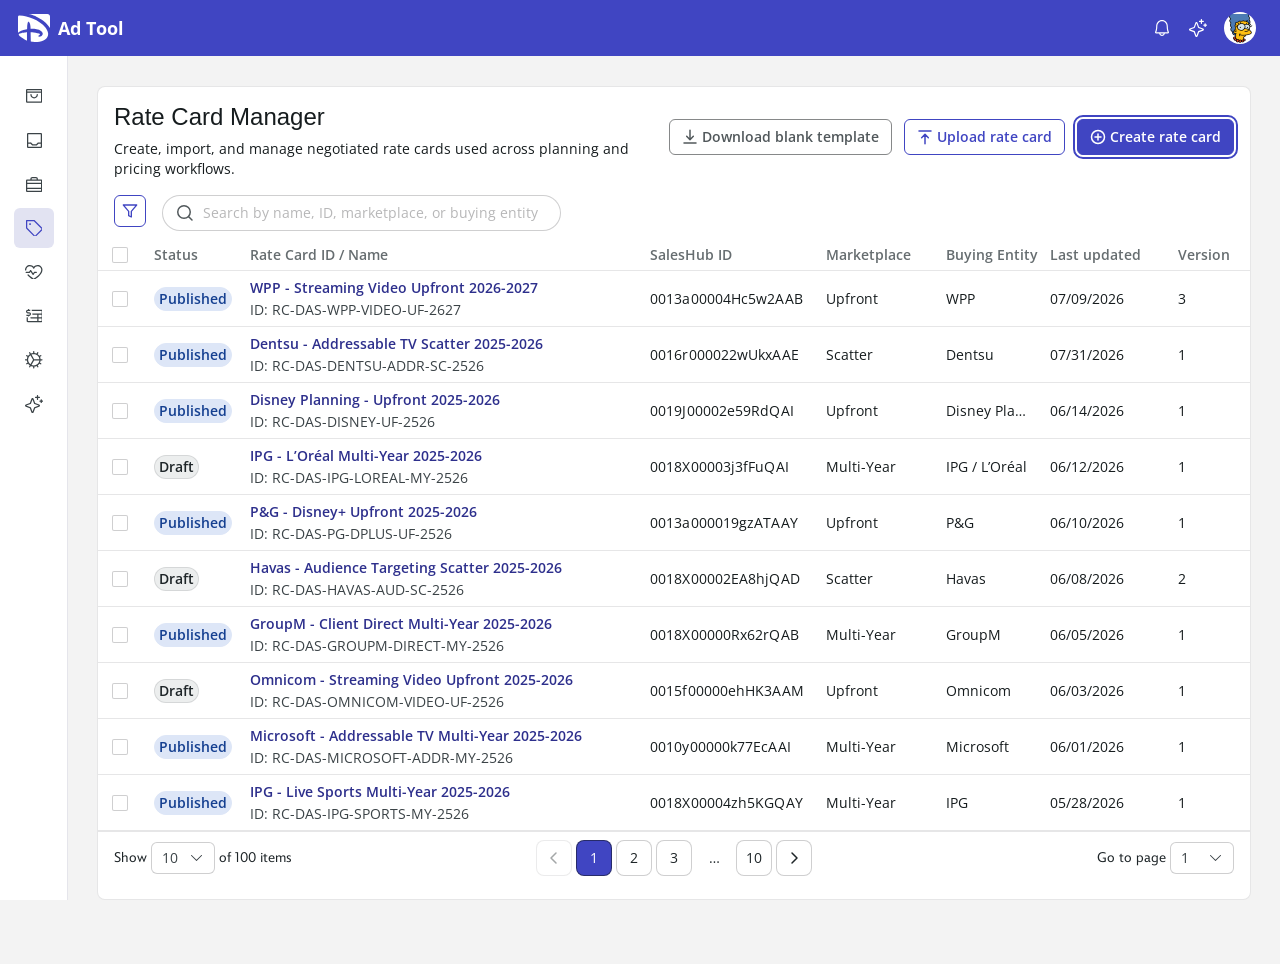
==== commit 2d16f567: "Deploy the Rate Card prototype actions and outcome-card type. Wire the portfolio selection toolbar t" ====
--- a/portfolio.html
+++ b/portfolio.html
@@ -33,7 +33,7 @@
     <!-- Portfolio-only overrides. Loaded last so it wins over styles.css, and
          every rule inside is scoped to [data-deck-variant="portfolio"] so the
          original deck in index.html is unaffected. -->
-    <link rel="stylesheet" href="./portfolio.css?v=20260930-pf-closing-1">
+    <link rel="stylesheet" href="./portfolio.css?v=20261007-outcome-display-3">
     <script src="./portfolio.js?v=20260929-pf-compare-1" defer></script>
     <script>
       (function loadDevelopmentViewportQa() {
@@ -56,16 +56,16 @@
         stylesheet.href = "./redline.css?v=20260812-redline-toolbar-product-pages";
         document.head.appendChild(stylesheet);
         var script = document.createElement("script");
-        script.src = "./redline.js?v=20260917-portfolio-1";
+        script.src = "./redline.js?v=20261007-presentation-gate-1";
         script.async = false;
         document.head.appendChild(script);
       })();
-    </script><link rel="stylesheet" href="./redline.css?v=20260812-redline-toolbar-product-pages"><script src="./redline.js?v=20260917-portfolio-1"></script>
+    </script>
     <script src="./fixtures/condition-catalog.js?v=20260827-business-dictionary-1" defer=""></script>
     <script src="./conditions.js?v=20260828-shared-condition-control-1" defer=""></script>
     <script src="./fixtures/demo-rate-card-catalog.js?v=20260825-sales-data-1" defer=""></script>
     <script src="./fixtures/demo-cross-platform-rate-card.js?v=20260825-sales-data-1" defer=""></script>
-    <script src="./app.js?v=20260929-pf-sar-autoplay-1" defer=""></script>
+    <script src="./app.js?v=20261007-selection-actions-1" defer=""></script>
     <script src="./v2.js?v=20260825-sales-data-1" defer=""></script>
     <!-- Feedback submission. Load order matters: config defines the
          destination, transport reads it, and feedback.js (the interface)
@@ -73,7 +73,7 @@
          order before DOMContentLoaded. -->
     <script src="./feedback-config.js?v=20260917-portfolio-1" defer=""></script>
     <script src="./feedback-transport.js?v=20260917-portfolio-1" defer=""></script>
-    <script src="./feedback.js?v=20260917-portfolio-1" defer=""></script>
+    <script src="./feedback.js?v=20261007-no-corner-help-1" defer=""></script>
   </head>
   <!-- Body class is the theme switch:
        - theme-ads (default)   Ad Design System overrides activate via .theme-ads
@@ -2933,10 +2933,10 @@
 
                 <figure class="pf-compare__shot">
                   <div class="pf-compare__frame" aria-label="Current Rate Card with connected sections">
-                    <img src="./assets/atlas/portfolio-ui-detail-full.png"
+                    <img src="./assets/atlas/portfolio-ui-detail-full.png?v=20260930-adtool-clean-2"
                          alt="Opened Rate Card showing Details, Line items, and Premiums in one connected experience"
-                         width="3200"
-                         height="2000"
+                         width="3840"
+                         height="2400"
                          draggable="false" />
                   </div>
                 </figure>
@@ -3408,7 +3408,7 @@
                   <p class="pf__subtitle">One place to browse, search, and manage Rate Cards.</p>
                 </header>
                 <figure class="pf__hero pf__hero--viewport">
-                  <img src="./assets/atlas/portfolio-ui-list-full.png" alt="Rate Card Manager list view with search, status, rate card ID and name, marketplace, buying entity, and last updated" width="3200" height="2000" draggable="false">
+                  <img src="./assets/atlas/portfolio-ui-list-full.png?v=20260930-adtool-clean-2" alt="Rate Card Manager list view with search, status, rate card ID and name, marketplace, buying entity, and last updated" width="3840" height="2400" draggable="false">
                 </figure>
               </div>
             </section>
@@ -3421,7 +3421,7 @@
                   <p class="pf__subtitle">Details, line items, and premiums stay connected in one place.</p>
                 </header>
                 <figure class="pf__hero pf__hero--viewport">
-                  <img src="./assets/atlas/portfolio-ui-detail-full.png" alt="An opened rate card showing its details, the Line items and Premiums sections, and the line item table" width="3200" height="2000" draggable="false">
+                  <img src="./assets/atlas/portfolio-ui-detail-full.png?v=20260930-adtool-clean-2" alt="An opened rate card showing its details, the Line items and Premiums sections, and the line item table" width="3840" height="2400" draggable="false">
                 </figure>
               </div>
             </section>
@@ -3433,40 +3433,36 @@
               <div class="pf">
                 <header class="pf__header pf__header--outcome">
                   <h2 class="pf__title">What the design established</h2>
-                  <p class="pf__subtitle pf__subtitle--outcome">The product had not yet launched at the time of this case study, so these reflect design outcomes rather than launch metrics.</p>
+                  <p class="pf__subtitle pf__subtitle--outcome">The product had not launched yet, so these are design outcomes, not launch metrics.</p>
                 </header>
                 <div class="pf__cards pf__cards--outcome">
                   <article class="pf__card pf__card--outcome">
                     <span class="pf__card-icon" aria-hidden="true">
-                      <img src="./assets/atlas/pf-outcome-structure.svg" alt="" width="86" height="86" draggable="false">
+                      <img src="./assets/atlas/pf-outcome-structure.svg?v=20260930-stack-solid" alt="" width="30" height="30" draggable="false">
                     </span>
-                    <p class="pf__eyebrow">Clear pricing model</p>
-                    <h3 class="pf__card-title">One connected pricing structure</h3>
-                    <p class="pf__card-copy">Buyer, product, base rate, and adjustments organized in one place.</p>
+                    <h3 class="pf__card-title">Clear pricing model</h3>
+                    <p class="pf__card-copy">Buyer, product, base rate, and adjustments were organized into one connected structure.</p>
                   </article>
                   <article class="pf__card pf__card--outcome">
                     <span class="pf__card-icon" aria-hidden="true">
-                      <img src="./assets/atlas/pf-outcome-workflow.svg" alt="" width="86" height="86" draggable="false">
+                      <img src="./assets/atlas/pf-outcome-workflow.svg" alt="" width="30" height="30" draggable="false">
                     </span>
-                    <p class="pf__eyebrow">Flexible editing</p>
-                    <h3 class="pf__card-title">A workflow users can revisit</h3>
-                    <p class="pf__card-copy">Connected sections replaced the linear wizard.</p>
+                    <h3 class="pf__card-title">Flexible workflow</h3>
+                    <p class="pf__card-copy">Users can revisit pricing details without restarting the entire setup flow.</p>
                   </article>
                   <article class="pf__card pf__card--outcome">
                     <span class="pf__card-icon" aria-hidden="true">
-                      <img src="./assets/atlas/pf-outcome-planning.svg" alt="" width="86" height="86" draggable="false">
+                      <img src="./assets/atlas/pf-outcome-planning.svg" alt="" width="30" height="30" draggable="false">
                     </span>
-                    <p class="pf__eyebrow">Connected workflow</p>
-                    <h3 class="pf__card-title">Pricing designed for planning</h3>
+                    <h3 class="pf__card-title">Pricing built for planning</h3>
                     <p class="pf__card-copy">Pricing information was structured to support downstream planning.</p>
                   </article>
                   <article class="pf__card pf__card--outcome">
                     <span class="pf__card-icon" aria-hidden="true">
-                      <img src="./assets/atlas/pf-outcome-prototype.svg" alt="" width="86" height="86" draggable="false">
+                      <img src="./assets/atlas/pf-outcome-prototype.svg" alt="" width="30" height="30" draggable="false">
                     </span>
-                    <p class="pf__eyebrow">Working prototype</p>
-                    <h3 class="pf__card-title">A shared product vision</h3>
-                    <p class="pf__card-copy">A working prototype showed how the intended experience should behave.</p>
+                    <h3 class="pf__card-title">Shared product vision</h3>
+                    <p class="pf__card-copy">A working prototype made the intended experience concrete across teams.</p>
                   </article>
                 </div>
               </div>
@@ -3493,11 +3489,10 @@
                   <h2 class="clo__title">Explore the prototype</h2>
                   <p class="clo__subtitle">See the Rate Card experience in action.</p>
 
-                  <!-- Opens the Rate Card interactive prototype in its own tab.
-                       Explicit index.html?section=list (list is the prototype
-                       entry route). Relative path keeps localhost and Vercel
-                       working without a hardcoded domain. -->
-                  <a class="clo__cta" href="./index.html?section=list" target="_blank" rel="noopener noreferrer" data-atlas-external="">
+                  <!-- Opens the portfolio Rate Card interactive prototype.
+                       Stays on portfolio.html (not index.html) and drops
+                       presentation params like section=atlas / slide=. -->
+                  <a class="clo__cta" href="/portfolio.html" target="_blank" rel="noopener noreferrer" data-atlas-external="">
                     <span class="clo__cta-label">Open the Rate Card prototype</span>
                     <svg class="clo__arrow clo__arrow--cta" viewBox="0 0 36 36" width="36" height="36" aria-hidden="true" focusable="false">
                       <path d="M31.1709 18.796L21.0459 28.921C20.8348 29.1321 20.5485 29.2507 20.25 29.2507C19.9515 29.2507 19.6652 29.1321 19.4541 28.921C19.243 28.7099 19.1244 28.4236 19.1244 28.1251C19.1244 27.8265 19.243 27.5402 19.4541 27.3291L27.6595 19.1251H5.625C5.32663 19.1251 5.04048 19.0066 4.82951 18.7956C4.61853 18.5846 4.5 18.2984 4.5 18.0001C4.5 17.7017 4.61853 17.4156 4.82951 17.2046C5.04048 16.9936 5.32663 16.8751 5.625 16.8751H27.6595L19.4541 8.67101C19.243 8.45992 19.1244 8.17361 19.1244 7.87508C19.1244 7.57654 19.243 7.29023 19.4541 7.07914C19.6652 6.86804 19.9515 6.74945 20.25 6.74945C20.5485 6.74945 20.8348 6.86804 21.0459 7.07914L31.1709 17.2041C31.2755 17.3086 31.3585 17.4327 31.4151 17.5693C31.4717 17.7058 31.5009 17.8522 31.5009 18.0001C31.5009 18.1479 31.4717 18.2943 31.4151 18.4309C31.3585 18.5675 31.2755 18.6915 31.1709 18.796Z" fill="currentColor"></path>
@@ -4274,7 +4269,7 @@
          is now templated by the JS toast() function so multiple
          concurrent toasts can co-exist. The container is fixed at
          top-right of the viewport below the global navigation header
-         using ADS navigation spacing, so it sits below the Ad Console top
+         using ADS navigation spacing, so it sits below the Ad Tool top
          header and doesn't push page layout. New toasts are prepended
          so the newest sits on top of the stack.
          The container itself is pointer-transparent (individual toasts
@@ -5118,6 +5113,5 @@
          Interaction wiring lives in initBaseRateModal() -> shared
          wireHoverPopover() factory in app.js.
     -->
-  
-
-<div class="rcf-root" data-rcf-root=""><button class="rcf-launch" type="button" title="Share feedback" aria-label="Open feedback" style="right: calc(24px + env(safe-area-inset-right, 0px)); bottom: calc(24px + env(safe-area-inset-bottom, 0px));"><span>?</span></button><div class="rcf-glow" aria-hidden="true"></div><div class="rcf-sr" aria-live="polite"></div><div class="rcf-dock" hidden="" role="region" aria-label="Feedback, live view" style="right: calc(24px + env(safe-area-inset-right, 0px)); bottom: calc(24px + env(safe-area-inset-bottom, 0px));"><span class="rcf-dock__tag">Live view</span><span class="rcf-dock__hint">Scroll to the part you mean, then capture.</span><button class="rcf-btn rcf-btn--primary" type="button">Capture this view</button><button class="rcf-btn" type="button" title="Import an existing screenshot" aria-label="Import an existing screenshot">Import</button><button class="rcf-btn rcf-btn--quiet" type="button">Write note only</button><button class="rcf-btn rcf-btn--quiet rcf-btn--icon rcf-dock__close" type="button" title="Close feedback" aria-label="Close feedback">✕</button></div><div class="rcf-intro-card" hidden="" role="dialog" aria-label="Share feedback"><p class="rcf-intro__head">The prototype is fake. Your feedback isn’t.</p><p class="rcf-intro__body">Tell me what works, what feels unclear, and what could be better.</p><p class="rcf-intro__emphasis">I’ll actually see and read what you send — no feedback black hole.</p><p class="rcf-intro__sign">— Frances Sun</p><p class="rcf-intro__reassurance">Anything you send here comes straight to me.</p><div class="rcf-intro-card__row"><button class="rcf-btn rcf-btn--primary" type="button">Start inspecting</button><button class="rcf-btn rcf-btn--quiet" type="button">Not now</button></div></div><input type="file" accept="image/*" class="rcf-sr"><div class="rcf-editor" hidden=""><div class="rcf-dialog" role="dialog" aria-modal="true" aria-label="Feedback editor"><div class="rcf-head"><h2 class="rcf-head__title">Share feedback</h2><span class="rcf-state">No screenshot</span><button class="rcf-btn rcf-btn--quiet rcf-btn--icon" type="button" title="Close feedback" aria-label="Close feedback">✕</button></div><div class="rcf-body"><div class="rcf-main"><div class="rcf-toolbar"><button class="rcf-btn" type="button" title="Pan and inspect" aria-label="Pan and inspect" aria-pressed="false">Pan</button><button class="rcf-btn" type="button" title="Draw an arrow" aria-label="Draw an arrow" aria-pressed="false">Arrow</button><button class="rcf-btn" type="button" title="Draw an outline rectangle" aria-label="Draw an outline rectangle" aria-pressed="false">Rectangle</button><span class="rcf-toolbar__sep"></span><button class="rcf-btn" type="button" title="Undo the last mark" aria-label="Undo the last mark">Undo</button><button class="rcf-btn" type="button" title="Clear all marks" aria-label="Clear all marks">Clear</button><span class="rcf-toolbar__sep"></span><button class="rcf-btn" type="button" title="Fit the whole screenshot" aria-label="Fit the whole screenshot">Fit</button><button class="rcf-btn" type="button" title="Show at actual size" aria-label="Show at actual size">100%</button><span class="rcf-toolbar__spacer"></span><button class="rcf-btn" type="button" title="Retake the screenshot" aria-label="Retake the screenshot">Retake</button></div><div class="rcf-scrollhint" hidden="">Scroll to inspect — drag with Pan, or use the scrollbars.</div><div class="rcf-preview" tabindex="0" role="group" aria-label="Screenshot preview"></div></div><div class="rcf-side"><div class="rcf-intro"><p class="rcf-intro__head">The prototype may be fake. This feedback button is very real.</p><p class="rcf-intro__body">Tell me what works, what feels confusing, or what you’d change. I genuinely read every note.</p><p class="rcf-intro__sign">— Frances Sun</p><p class="rcf-callout"><span class="rcf-callout__icon" aria-hidden="true">✦</span><span class="rcf-callout__text">Portfolio preview: mark up the screenshot and add your note. Submission is disabled here, so use <strong class="rcf-callout__key">Copy feedback</strong> or <strong class="rcf-callout__key">Download screenshot</strong> to keep your notes.</span></p></div><div class="rcf-card"><label class="rcf-field__label" for="rcf-draft">What could be better?</label><textarea class="rcf-textarea" id="rcf-draft" placeholder="Tell me what you noticed and how it could improve."></textarea><span class="rcf-count">0 / 300</span><p class="rcf-note">Your note and marked-up screenshot will be sent together.</p><button class="rcf-btn" type="button" title="Copy your note and page details" aria-label="Copy your note and page details">Copy feedback</button></div><div class="rcf-card"><p class="rcf-meta"></p><button class="rcf-btn" type="button" title="Copy the page details" aria-label="Copy the page details">Copy page details</button></div><div class="rcf-card" hidden=""><p class="rcf-note">Clipboard access was refused. Select the text below and copy it.</p><textarea class="rcf-textarea" readonly=""></textarea></div><div class="rcf-card rcf-result" hidden="" role="alert" aria-live="assertive"><div class="rcf-result__head"><span class="rcf-result__icon" aria-hidden="true"></span><p class="rcf-result__title"></p></div><p class="rcf-result__body"></p><div class="rcf-result__row"><button class="rcf-btn rcf-btn--primary" type="button">Submit another</button><button class="rcf-btn rcf-btn--primary" type="button">Try again</button><button class="rcf-btn" type="button" title="Open the sign-in page for feedback submission" aria-label="Open the sign-in page for feedback submission">Sign in</button><button class="rcf-btn" type="button" title="Copy your note and page details" aria-label="Copy your note and page details">Copy feedback</button></div></div></div></div><div class="rcf-foot"><p class="rcf-status" role="status"></p><button class="rcf-btn rcf-btn--quiet" type="button" title="Discard this feedback" aria-label="Discard this feedback">Discard</button><span class="rcf-foot__spacer"></span><button class="rcf-btn" type="button" title="Download the annotated screenshot" aria-label="Download the annotated screenshot">Download screenshot</button><button class="rcf-btn rcf-btn--primary rcf-btn--submit" type="button">Submit feedback</button></div></div></div></div></body></html>+</body>
+</html>
--- a/styles.css
+++ b/styles.css
@@ -12993,13 +12993,14 @@
  *  ------------------------------------------------------------------ */
 
 /* ============================================================================
- * SLIDE 5: Turning Rate Cards into Structured Pricing Data
+ * SLIDE 5: The starting point was the existing Rate Card
  *
  * Rebuilt from Figma node 492:28839 (Rate Card file,
  * Klc8JpICWSLwU1LeUVRHtT). Uses the side-by-side spreadsheet contrast:
- * a busy human-authored Excel rate card on the left, the same data
- * normalized into CARD / LINE rows on the right, and an indigo arrow
- * between them showing the transformation RCM performs.
+ * the human-authored Excel rate card teams already work in on the
+ * left, the structure RCM has to support on the right, and an indigo
+ * arrow between them. The slide is product context, showing the
+ * existing pricing reality RCM was designed around.
  *
  * Coordinates (Figma node 492:28839 on the 1920 x 1080 canvas):
  *   Header frame          (63, 88)     1828 x 120
@@ -13063,23 +13064,22 @@
   white-space: nowrap;
 }
 .atlas-slide--rate-card-data .rcd__subtitle {
-  /* 1300px (not the full 1808px header width) is a deliberate text-box
-   * width: at the full width this 114-char sentence would wrap with
-   * "workflows." orphaned alone on line 2. At 1300px it breaks after
-   * "for" into an 11-word / 5-word pair that reads as two balanced
-   * phrases instead of one long line plus a stray word. */
-  width: 1300px;
+  /* 2026-09-18: matched to the title's 1727px box. The previous 1300px
+   * was tuned for the old 114-char subtitle; the current sentence needs
+   * 1302px to set on one line, so at 1300px it missed by 2px and left
+   * "with." orphaned on line 2. 1727px clears it with room for a wider
+   * fallback font and still sits inside the 1828px header frame. */
+  width: 1727px;
   margin: 0;
   font-family: var(--font-family-inspire);
   font-weight: var(--font-subheading);
   font-size: 36px;
   line-height: 56px;
   color: #FFFFFF;
-  /* 2026-08-05: nowrap forced this 114-char sentence past the 1808px
-   * box (and past the 1920px stage edge) with several fallback
-   * fonts. Switched to natural wrapping, matching the .cw__subtitle
-   * pattern (slide 7); the image row below sits at top:325px, far
-   * enough down that a second line never collides with it. */
+  /* Kept as natural wrapping rather than nowrap: if a fallback font
+   * sets wider than InspireTWDC the sentence wraps inside the box
+   * instead of running past the 1920px stage edge. The image row below
+   * starts at top:325px, so a second line would not collide. */
   white-space: normal;
 }
 
@@ -13185,30 +13185,10 @@
   left: 1155px;
   width: 520px;
 }
-/* Arrow caption between the two workbooks (2026-08-04 brief).
- * The gap between the two image tiles is only 133px wide (Current
- * ends at 843.5px, Structured begins at 976.5px), so the caption is
- * rendered as a stacked two-line label ("Import" / "and structure")
- * centered on the arrow's horizontal midpoint (~908.5px) and sitting
- * directly above the flow arrow at top:578px. Uses body typography
- * (Open Sans) at 18px so it reads as an in-flow label without
- * competing with the 36px image captions below. */
-.atlas-slide--rate-card-data .rcd__label--arrow {
-  top: 512px;
-  left: 843.5px;
-  width: 132px;
-  font-family: 'Open Sans', system-ui, sans-serif;
-  font-weight: 600;
-  font-size: 16px;
-  line-height: 22px;
-  color: rgba(255, 255, 255, 0.82);
-  letter-spacing: 0;
-  text-transform: none;
-  text-align: center;
-}
-.atlas-slide--rate-card-data .rcd__label--arrow span {
-  display: block;
-}
+/* 2026-09-18: the caption that sat between the two workbooks was
+ * removed. The gap between the tiles is only 133px wide, and the flow
+ * arrow alone carries the relationship, so the centre column is now
+ * left clear rather than carrying microcopy. */
 .atlas-slide--rate-card-data .rcd__brand {
   position: absolute;
   left: 1826px;
@@ -14162,6 +14142,262 @@
   .atlas-slide--why-pricing .wpc-modal__panel {
     animation: none;
   }
+}
+
+/* ============================================================================
+ * SLIDE 2: Why pricing gets complicated before planning
+ *          Figma node 492:28715 (.wpcf)
+ *
+ * Approved replacement for the older 2x3 + RCM + Core Planning layout.
+ * Old .wpc / .wpc-modal rules above remain for the portfolio appendix
+ * copy of the retired visual. This block is the live main-run slide.
+ * ========================================================================== */
+.atlas-slide--why-pricing:has(.wpcf) {
+  background: #020024;
+}
+
+.atlas-slide--why-pricing .wpcf {
+  position: absolute;
+  inset: 0;
+  color: #ffffff;
+  font-family: var(--font-family-inspire);
+  -webkit-font-smoothing: antialiased;
+  text-rendering: geometricPrecision;
+}
+
+.atlas-slide--why-pricing .wpcf__header {
+  position: absolute;
+  left: 63px;
+  top: 88px;
+  width: 1828px;
+  display: flex;
+  flex-direction: column;
+  gap: 8px;
+}
+
+.atlas-slide--why-pricing .wpcf__title,
+.atlas-slide--why-pricing .wpcf__subtitle {
+  margin: 0;
+  color: #ffffff;
+  font-family: var(--font-family-inspire);
+  font-weight: var(--font-heading); /* InspireTWDC Heavy 600 */
+  letter-spacing: 0;
+}
+
+.atlas-slide--why-pricing .wpcf__title {
+  width: 1727px;
+  font-size: 56px;
+  line-height: 1;
+  white-space: nowrap;
+}
+
+.atlas-slide--why-pricing .wpcf__subtitle {
+  width: 1808px;
+  font-size: 36px;
+  line-height: 56px;
+  white-space: nowrap;
+}
+
+.atlas-slide--why-pricing .wpcf__columns {
+  position: absolute;
+  inset: 0;
+  margin: 0;
+  padding: 0;
+}
+
+.atlas-slide--why-pricing .wpcf__panel {
+  position: absolute;
+  top: 294px;
+  box-sizing: border-box;
+  display: flex;
+  align-items: flex-start;
+  justify-content: center;
+  width: 500px;
+  height: 480px;
+  padding: 48px 16px 4px;
+  border-radius: 18px;
+  background: #202735;
+  box-shadow:
+    0 8px 24px rgba(0, 0, 0, 0.35),
+    0 0 24px rgba(84, 92, 255, 0.18),
+    inset 0 1px 0 rgba(255, 255, 255, 0.08);
+}
+
+.atlas-slide--why-pricing .wpcf__panel--negotiation {
+  left: 141px;
+  border: 2px solid #cb6f5f;
+}
+
+.atlas-slide--why-pricing .wpcf__panel--priced {
+  left: 717px;
+  border: 2px solid #7c89ad;
+}
+
+.atlas-slide--why-pricing .wpcf__panel--changes {
+  left: 1293px;
+  border: 2px solid #7a7df9;
+}
+
+.atlas-slide--why-pricing .wpcf__panel-inner {
+  display: flex;
+  flex-direction: column;
+  gap: 32px;
+  width: 415px;
+}
+
+.atlas-slide--why-pricing .wpcf__panel-copy {
+  display: flex;
+  flex-direction: column;
+  gap: 8px;
+  width: 100%;
+  overflow: visible;
+}
+
+.atlas-slide--why-pricing .wpcf__col-title {
+  margin: 0;
+  font-family: var(--font-family-inspire);
+  font-size: 28px;
+  font-weight: var(--font-heading);
+  line-height: normal;
+  white-space: nowrap;
+}
+
+.atlas-slide--why-pricing .wpcf__panel--negotiation .wpcf__col-title {
+  color: #d18b7f;
+}
+
+.atlas-slide--why-pricing .wpcf__panel--priced .wpcf__col-title {
+  color: #a5b5e1;
+}
+
+.atlas-slide--why-pricing .wpcf__panel--changes .wpcf__col-title {
+  color: #7a7df9;
+}
+
+.atlas-slide--why-pricing .wpcf__col-sub {
+  margin: 0;
+  width: 431px;
+  height: 51px;
+  color: #c8cdd8;
+  font-family: var(--font-family-inspire);
+  font-size: 22px;
+  font-weight: var(--font-heading);
+  line-height: 26px;
+  white-space: nowrap;
+}
+
+.atlas-slide--why-pricing .wpcf__items {
+  display: flex;
+  flex-direction: column;
+  gap: 32px;
+}
+
+.atlas-slide--why-pricing .wpcf__item {
+  display: flex;
+  box-sizing: border-box;
+  align-items: center;
+  gap: 32px;
+  width: 415px;
+  padding: 15px 16px;
+  border-radius: 8px;
+  background: #2f3745;
+}
+
+.atlas-slide--why-pricing .wpcf__icon-wrap {
+  display: flex;
+  flex: 0 0 80px;
+  align-items: center;
+  justify-content: center;
+  box-sizing: border-box;
+  width: 80px;
+  height: 80px;
+  padding: 16px;
+  border-radius: 48px;
+  background: #24303c;
+}
+
+.atlas-slide--why-pricing .wpcf__icon {
+  position: relative;
+  flex: 0 0 48px;
+  width: 48px;
+  height: 48px;
+  overflow: visible;
+}
+
+.atlas-slide--why-pricing .wpcf__icon img {
+  display: block;
+}
+
+.atlas-slide--why-pricing .wpcf__icon--users img {
+  position: absolute;
+  top: 0;
+  left: -7.58765px;
+}
+
+.atlas-slide--why-pricing .wpcf__item-copy {
+  display: flex;
+  flex-direction: column;
+  gap: 8.2px;
+  width: 271px;
+}
+
+.atlas-slide--why-pricing .wpcf__item-title,
+.atlas-slide--why-pricing .wpcf__item-sub {
+  margin: 0;
+  width: 271px;
+  font-size: 24px;
+  line-height: 1.2;
+  white-space: nowrap;
+}
+
+.atlas-slide--why-pricing .wpcf__item-title {
+  color: #ffffff;
+  font-family: var(--font-family-inspire);
+  font-weight: var(--font-heading);
+}
+
+.atlas-slide--why-pricing .wpcf__item-sub {
+  color: #c8cdd8;
+  font-family: var(--font-family-inspire);
+  font-weight: var(--font-caption); /* InspireTWDC Roman 400 */
+}
+
+.atlas-slide--why-pricing .wpcf__bracket {
+  position: absolute;
+  top: 799px;
+  left: 380px;
+  display: block;
+}
+
+.atlas-slide--why-pricing .wpcf__takeaway {
+  position: absolute;
+  top: 876px;
+  left: calc(50% + 5.5px);
+  display: flex;
+  flex-direction: column;
+  align-items: center;
+  gap: 6px;
+  width: 862px;
+  margin: 0;
+  transform: translateX(-50%);
+  text-align: center;
+}
+
+.atlas-slide--why-pricing .wpcf__takeaway-kicker,
+.atlas-slide--why-pricing .wpcf__takeaway-line {
+  display: block;
+  font-family: var(--font-family-inspire);
+  font-size: 28px;
+  font-weight: var(--font-heading);
+  line-height: normal;
+}
+
+.atlas-slide--why-pricing .wpcf__takeaway-kicker {
+  color: #db9d6e;
+}
+
+.atlas-slide--why-pricing .wpcf__takeaway-line {
+  color: #c8cdd8;
 }
 
 /* ============================================================================
@@ -19190,6 +19426,12 @@
 
 .atlas-slide--closing .clo__row--1 { top: 742px; }
 .atlas-slide--closing .clo__row--2 { top: 822px; }
+/* Third appendix entry, added when the deck's running order moved the
+ * supermarket and deal-type explainers off the main run. Continues the 80px
+ * pitch of the first two rows, so rows 1 and 2 keep their approved positions
+ * and only the new row is placed. Ends at 938, clear of the brand mark at
+ * 997, so nothing needed to move to make room. */
+.atlas-slide--closing .clo__row--3 { top: 902px; }
 
 .atlas-slide--closing .clo__num {
   width: 50px;
--- a/portfolio.css
+++ b/portfolio.css
@@ -141,13 +141,13 @@
 }
 
 /* ------------------------------------------- outcome conclusion (4 cards)
- * Icon-led. External-facing copy only. Same card surface, type, and padding
- * as the prior treatment; four equal columns use the shared pf__cards grid. */
+ * Editorial outcome summaries: left-aligned icon → title → supporting copy.
+ * Same row placement and card footprint as the prior summary pass. */
 [data-deck-variant="portfolio"]
   .atlas-slide--pf-outcome[data-atlas-slide-id="portfolio-outcome"]
   .pf__header--outcome {
   top: 88px;
-  gap: 12px;
+  gap: 10px;
 }
 
 [data-deck-variant="portfolio"]
@@ -155,12 +155,15 @@
   .pf__subtitle--outcome {
   width: 1794px;
   max-width: 1794px;
+  font-size: 32px;
+  line-height: 42px;
+  color: rgba(255, 255, 255, 0.72);
 }
 
 [data-deck-variant="portfolio"]
   .atlas-slide--pf-outcome[data-atlas-slide-id="portfolio-outcome"]
   .pf__cards--outcome {
-  top: 280px;
+  top: 320px;
   grid-template-columns: repeat(4, 1fr);
   gap: 32px;
   align-items: stretch;
@@ -169,13 +172,16 @@
 [data-deck-variant="portfolio"]
   .atlas-slide--pf-outcome[data-atlas-slide-id="portfolio-outcome"]
   .pf__card--outcome {
+  box-sizing: border-box;
   min-height: 0;
-  height: 420px;
-  padding: 44px 44px 40px;
+  height: 290px;
+  padding: 30px 24px 30px;
   gap: 0;
   display: flex;
   flex-direction: column;
   align-items: flex-start;
+  justify-content: flex-start;
+  text-align: left;
 }
 
 [data-deck-variant="portfolio"]
@@ -183,19 +189,21 @@
   .pf__card-icon {
   display: flex;
   align-items: center;
-  justify-content: center;
-  width: 104px;
-  height: 104px;
-  flex: 0 0 104px;
-  margin: 0 0 24px;
+  justify-content: flex-start;
+  /* Displayed icon is 28px. The extra 4px comes out of the gap below
+   * the icon so the title and body stay where they are. */
+  width: calc(28px / var(--atlas-scale, 1));
+  height: calc(28px / var(--atlas-scale, 1));
+  flex: 0 0 calc(28px / var(--atlas-scale, 1));
+  margin: 0 0 calc(20px - 4px / var(--atlas-scale, 1));
 }
 
 [data-deck-variant="portfolio"]
   .atlas-slide--pf-outcome[data-atlas-slide-id="portfolio-outcome"]
   .pf__card-icon img {
   display: block;
-  width: 92px;
-  height: 92px;
+  width: calc(28px / var(--atlas-scale, 1));
+  height: calc(28px / var(--atlas-scale, 1));
   max-width: none;
   pointer-events: none;
   user-select: none;
@@ -204,35 +212,31 @@
 
 [data-deck-variant="portfolio"]
   .atlas-slide--pf-outcome[data-atlas-slide-id="portfolio-outcome"]
-  .pf__card--outcome .pf__eyebrow {
-  margin: 0 0 14px;
-  font-size: 20px;
-  font-weight: var(--font-body);
-  line-height: 24px;
-  letter-spacing: 0.1em;
-  color: rgba(255, 255, 255, 0.56);
-}
-
-[data-deck-variant="portfolio"]
-  .atlas-slide--pf-outcome[data-atlas-slide-id="portfolio-outcome"]
   .pf__card-title {
-  margin: 0 0 18px;
-  font-size: 36px;
+  margin: 0 0 10px;
+  max-width: 100%;
+  font-size: calc(20px / var(--atlas-scale, 1));
   font-weight: var(--font-heading);
-  line-height: 42px;
+  line-height: 1.25;
   letter-spacing: 0;
   color: #ffffff;
+  white-space: nowrap;
+  text-align: left;
 }
 
 [data-deck-variant="portfolio"]
   .atlas-slide--pf-outcome[data-atlas-slide-id="portfolio-outcome"]
   .pf__card-copy {
-  margin: 0;
-  max-width: 460px;
-  font-size: 24px;
+  display: block;
+  margin: 0;
+  max-width: 100%;
+  width: 100%;
+  font-size: calc(18px / var(--atlas-scale, 1));
   font-weight: var(--font-body);
-  line-height: 34px;
-  color: rgba(255, 255, 255, 0.78);
+  font-style: normal;
+  line-height: 1.35;
+  color: rgba(255, 255, 255, 0.68);
+  text-align: left;
 }
 
 /* ------------------------------------------------------------------- cover
@@ -343,6 +347,11 @@
   border: 1px solid var(--pf-card-border);
   border-radius: var(--pf-card-radius);
   box-shadow: 0 18px 40px rgba(0, 0, 0, 0.42);
+  object-fit: contain;
+  object-position: top center;
+  background-repeat: no-repeat;
+  background-size: contain;
+  background-position: center top;
 }
 
 /* The two showcase slides run longer titles than the card slides, so the
@@ -471,6 +480,17 @@
 
 [data-deck-variant="portfolio"]
   .atlas-slide--pf-product[data-atlas-slide-id="portfolio-product-list"]
+  .pf__hero--viewport,
+[data-deck-variant="portfolio"]
+  .atlas-slide--pf-product[data-atlas-slide-id="portfolio-product-detail"]
+  .pf__hero--viewport {
+  background-repeat: no-repeat;
+  background-position: center top;
+  background-size: contain;
+}
+
+[data-deck-variant="portfolio"]
+  .atlas-slide--pf-product[data-atlas-slide-id="portfolio-product-list"]
   .pf__hero--viewport img,
 [data-deck-variant="portfolio"]
   .atlas-slide--pf-product[data-atlas-slide-id="portfolio-product-detail"]
@@ -482,8 +502,12 @@
   border: 0;
   border-radius: 0;
   box-shadow: none;
-  object-fit: unset;
-  object-position: unset;
+  /* Scrollable product window: one <img>, natural height, no tile/stretch. */
+  object-fit: contain;
+  object-position: top center;
+  background-repeat: no-repeat;
+  background-position: center top;
+  background-size: contain;
 }
 
 /* --------------------------------------------- before / after compare pair
@@ -588,6 +612,9 @@
   border: 1px solid var(--pf-card-border);
   border-radius: 18px;
   background: #FFFFFF;
+  background-repeat: no-repeat;
+  background-position: center top;
+  background-size: contain;
   box-shadow: 0 22px 48px rgba(0, 0, 0, 0.45);
 }
 
@@ -599,6 +626,9 @@
   object-fit: contain;
   object-position: top center;
   background: #FFFFFF;
+  background-repeat: no-repeat;
+  background-position: center top;
+  background-size: contain;
 }
 
 /* Live previous-design mount retained as unused fallback; Slide A now uses
